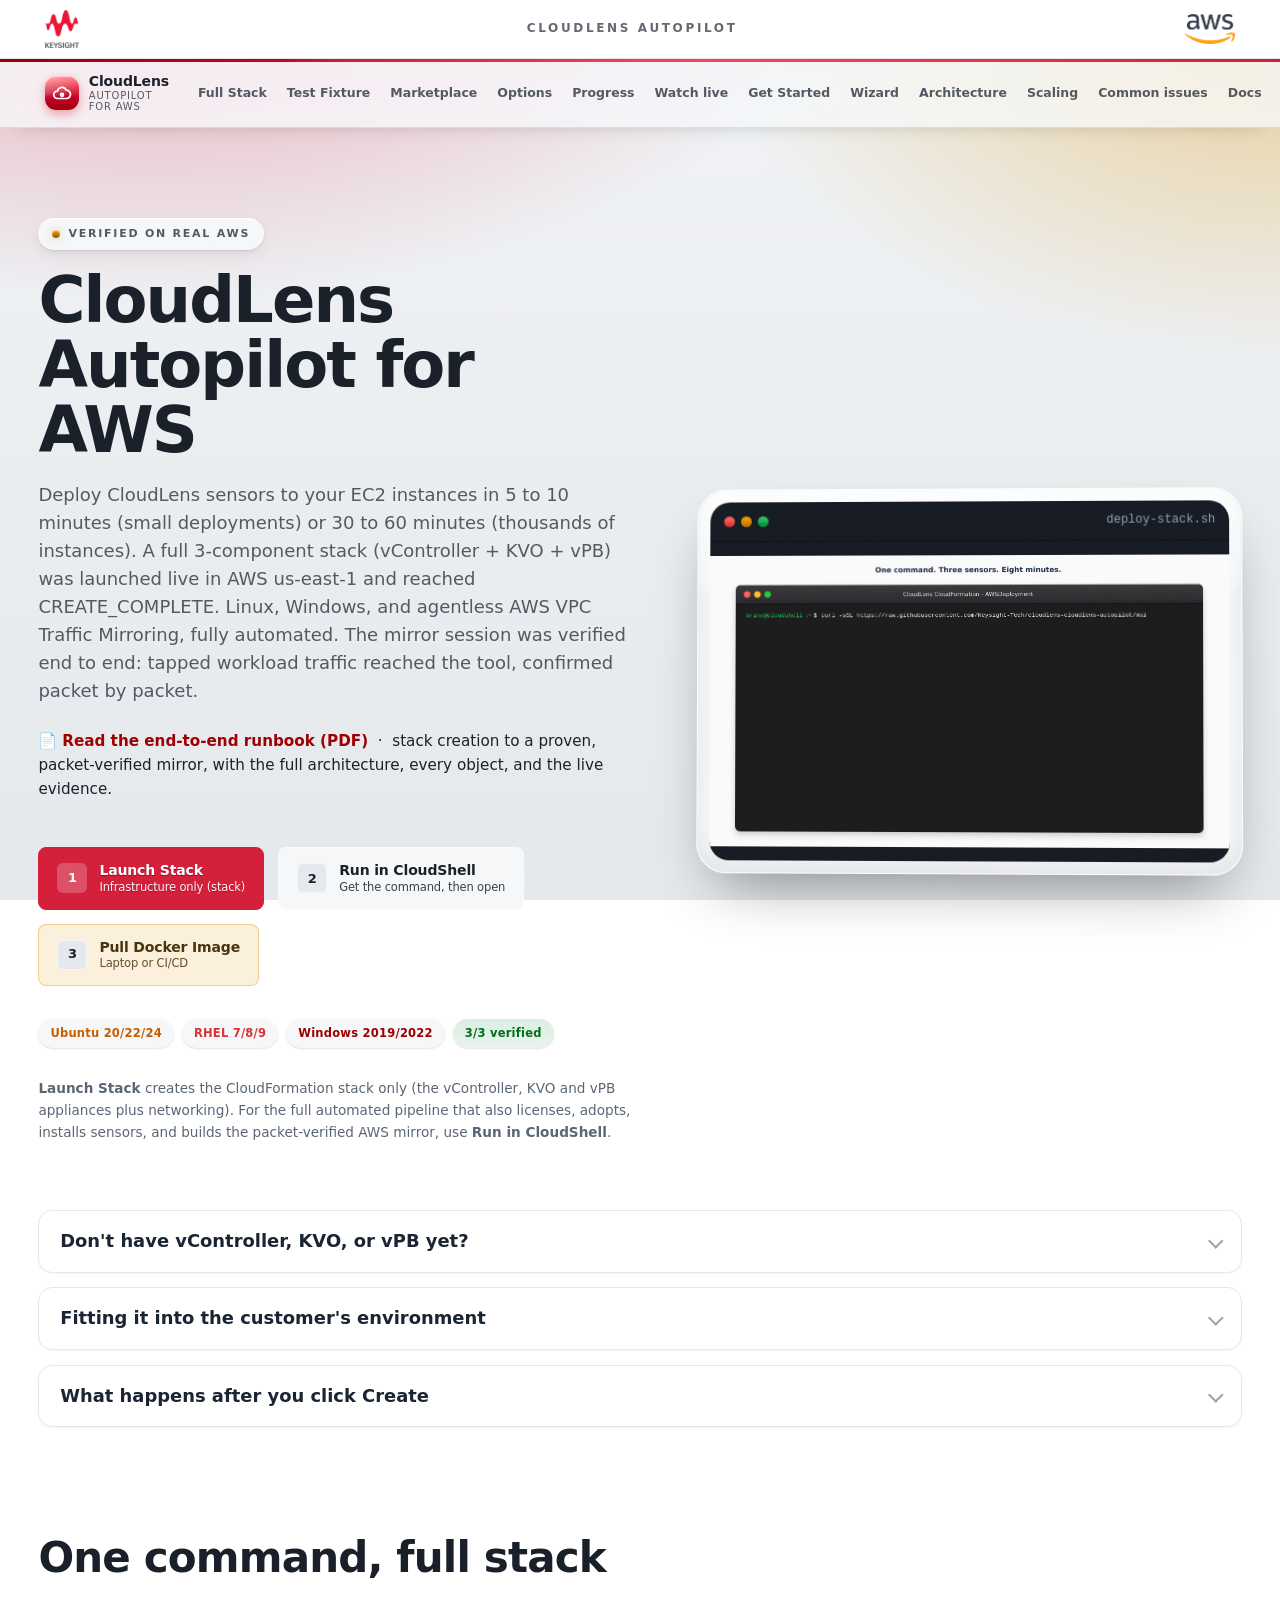
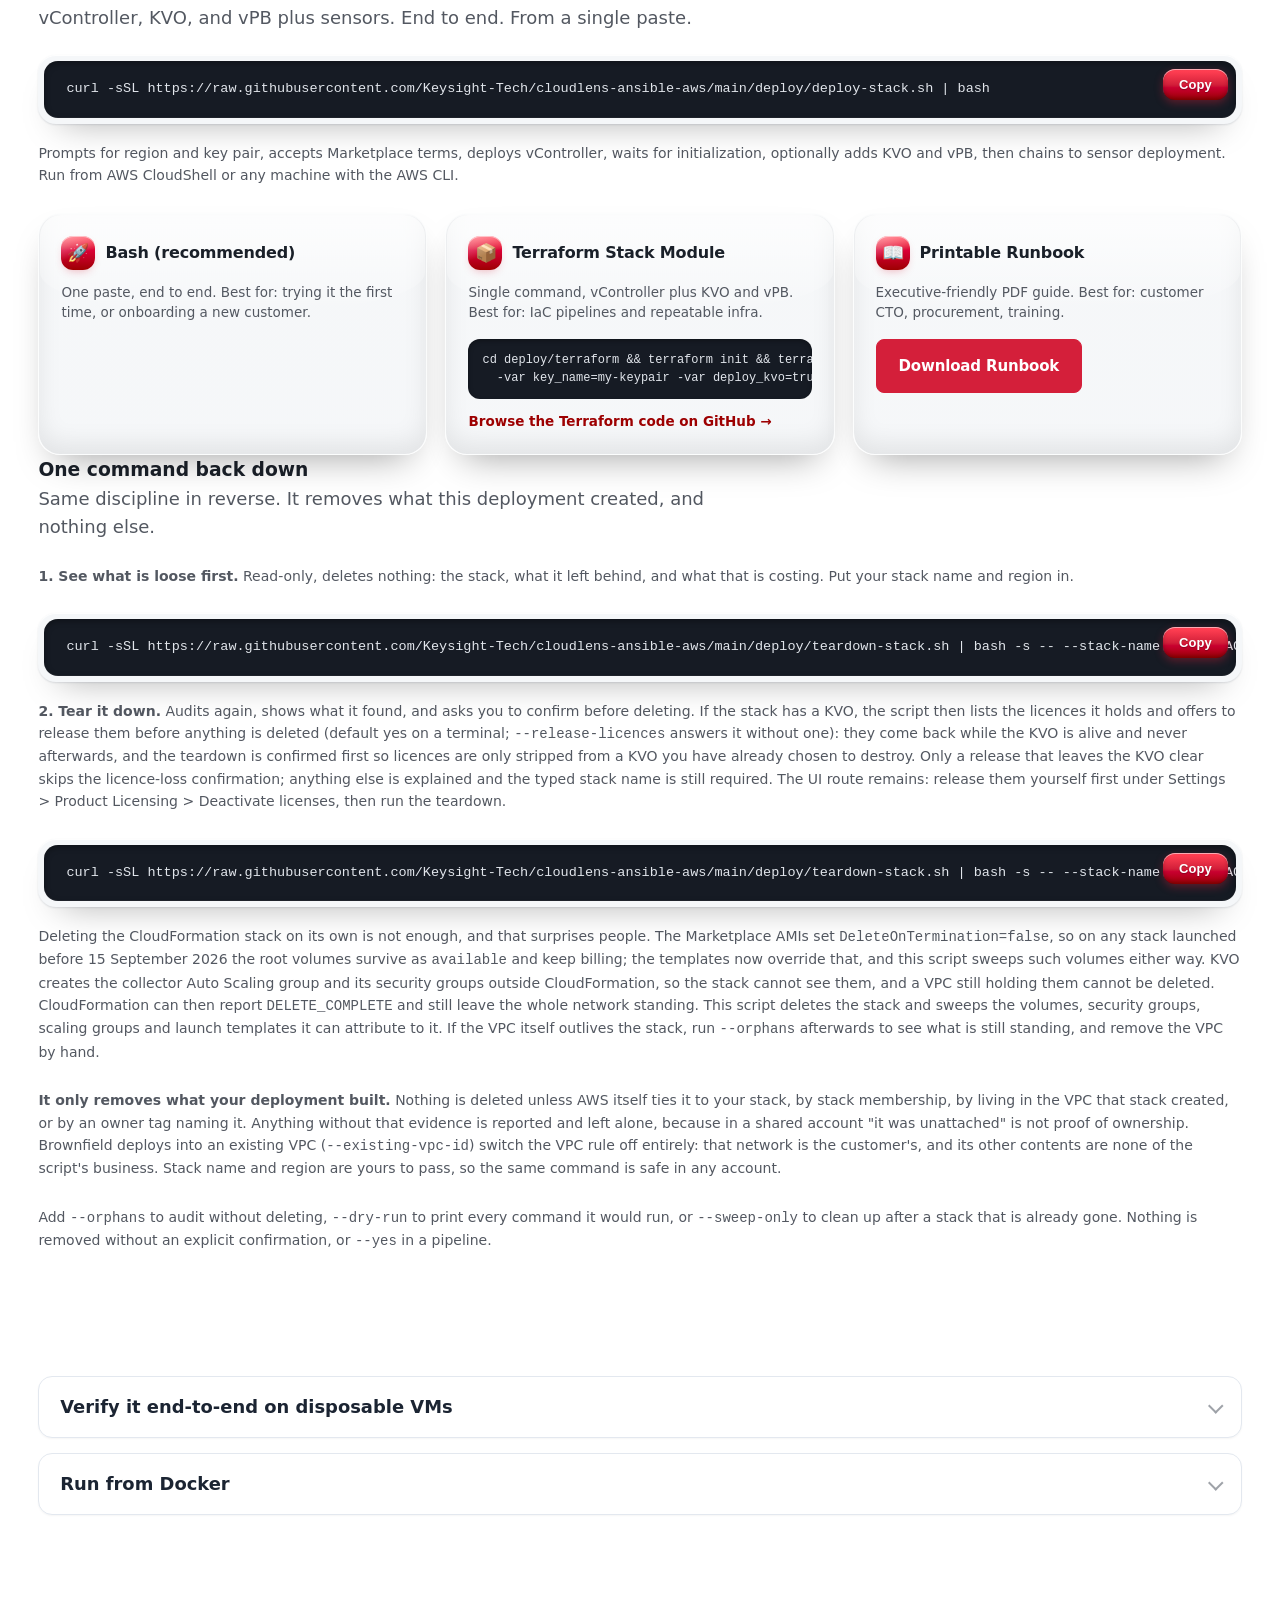
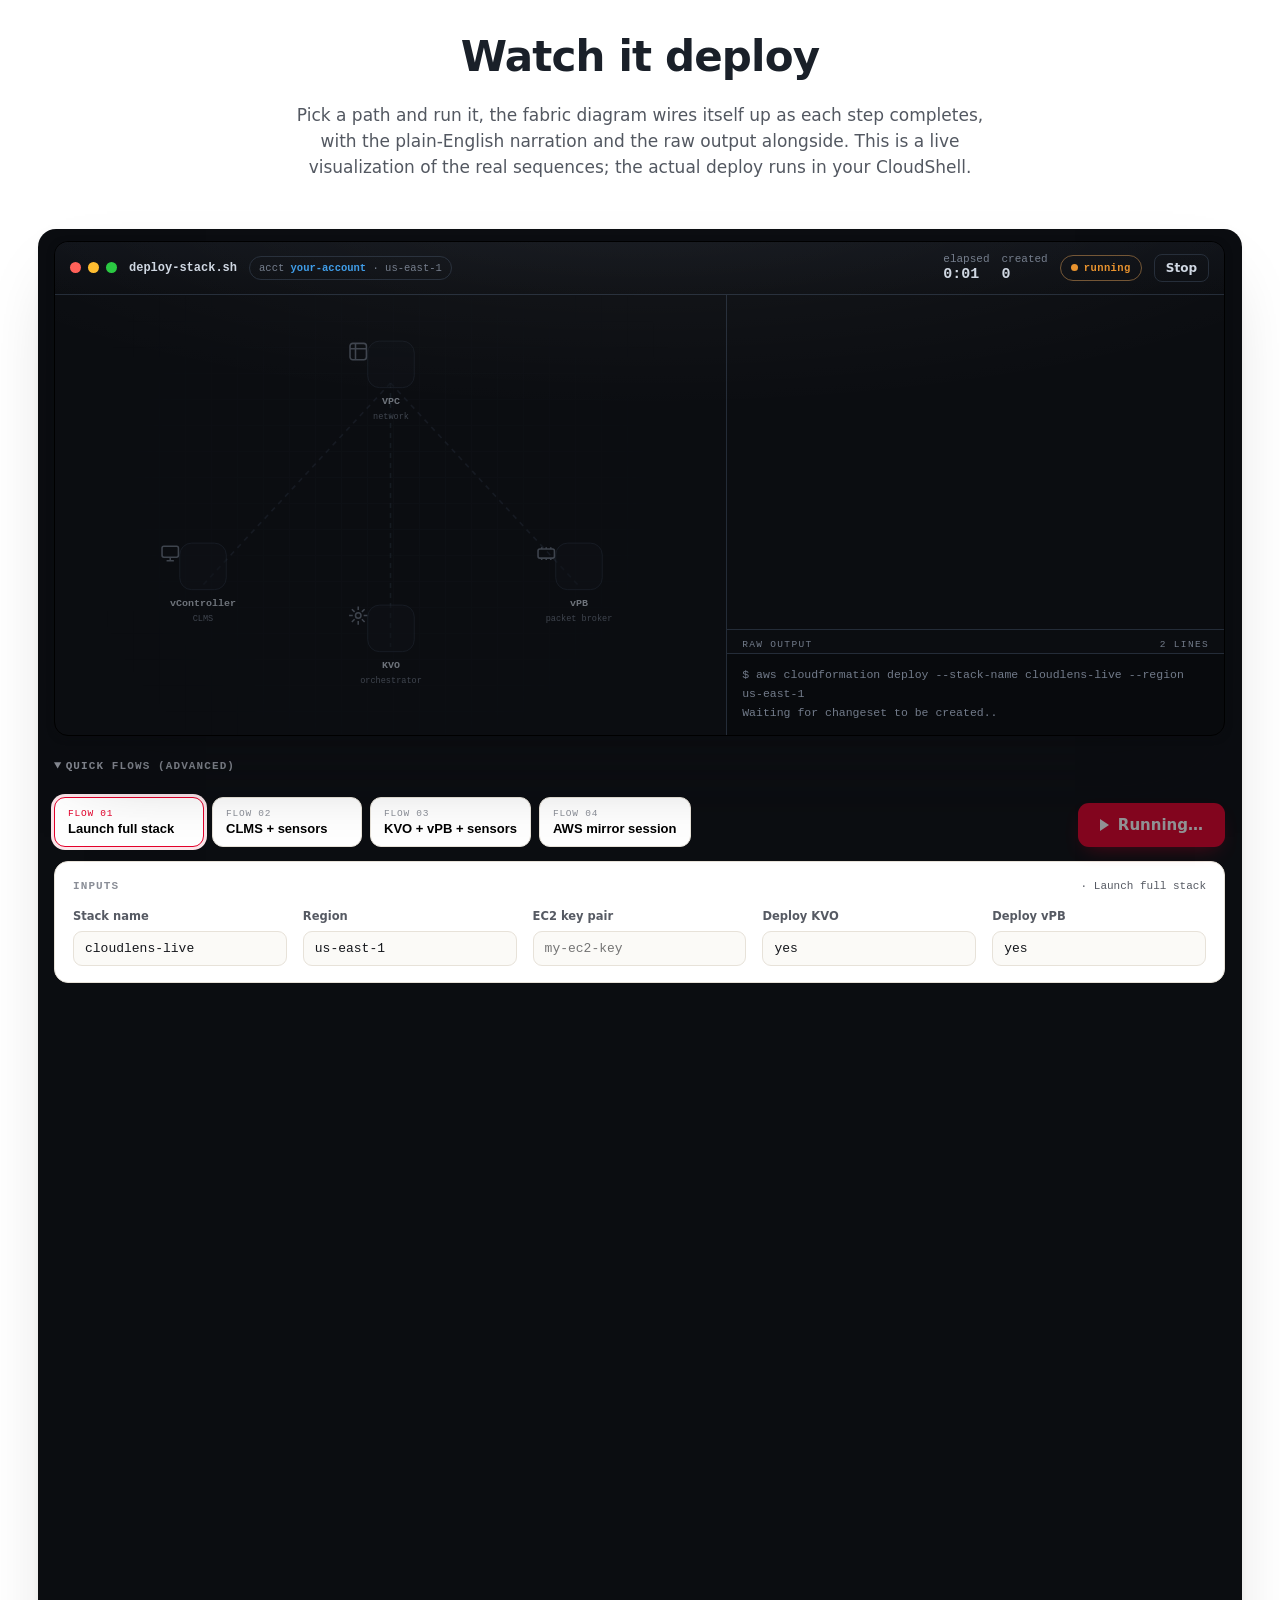
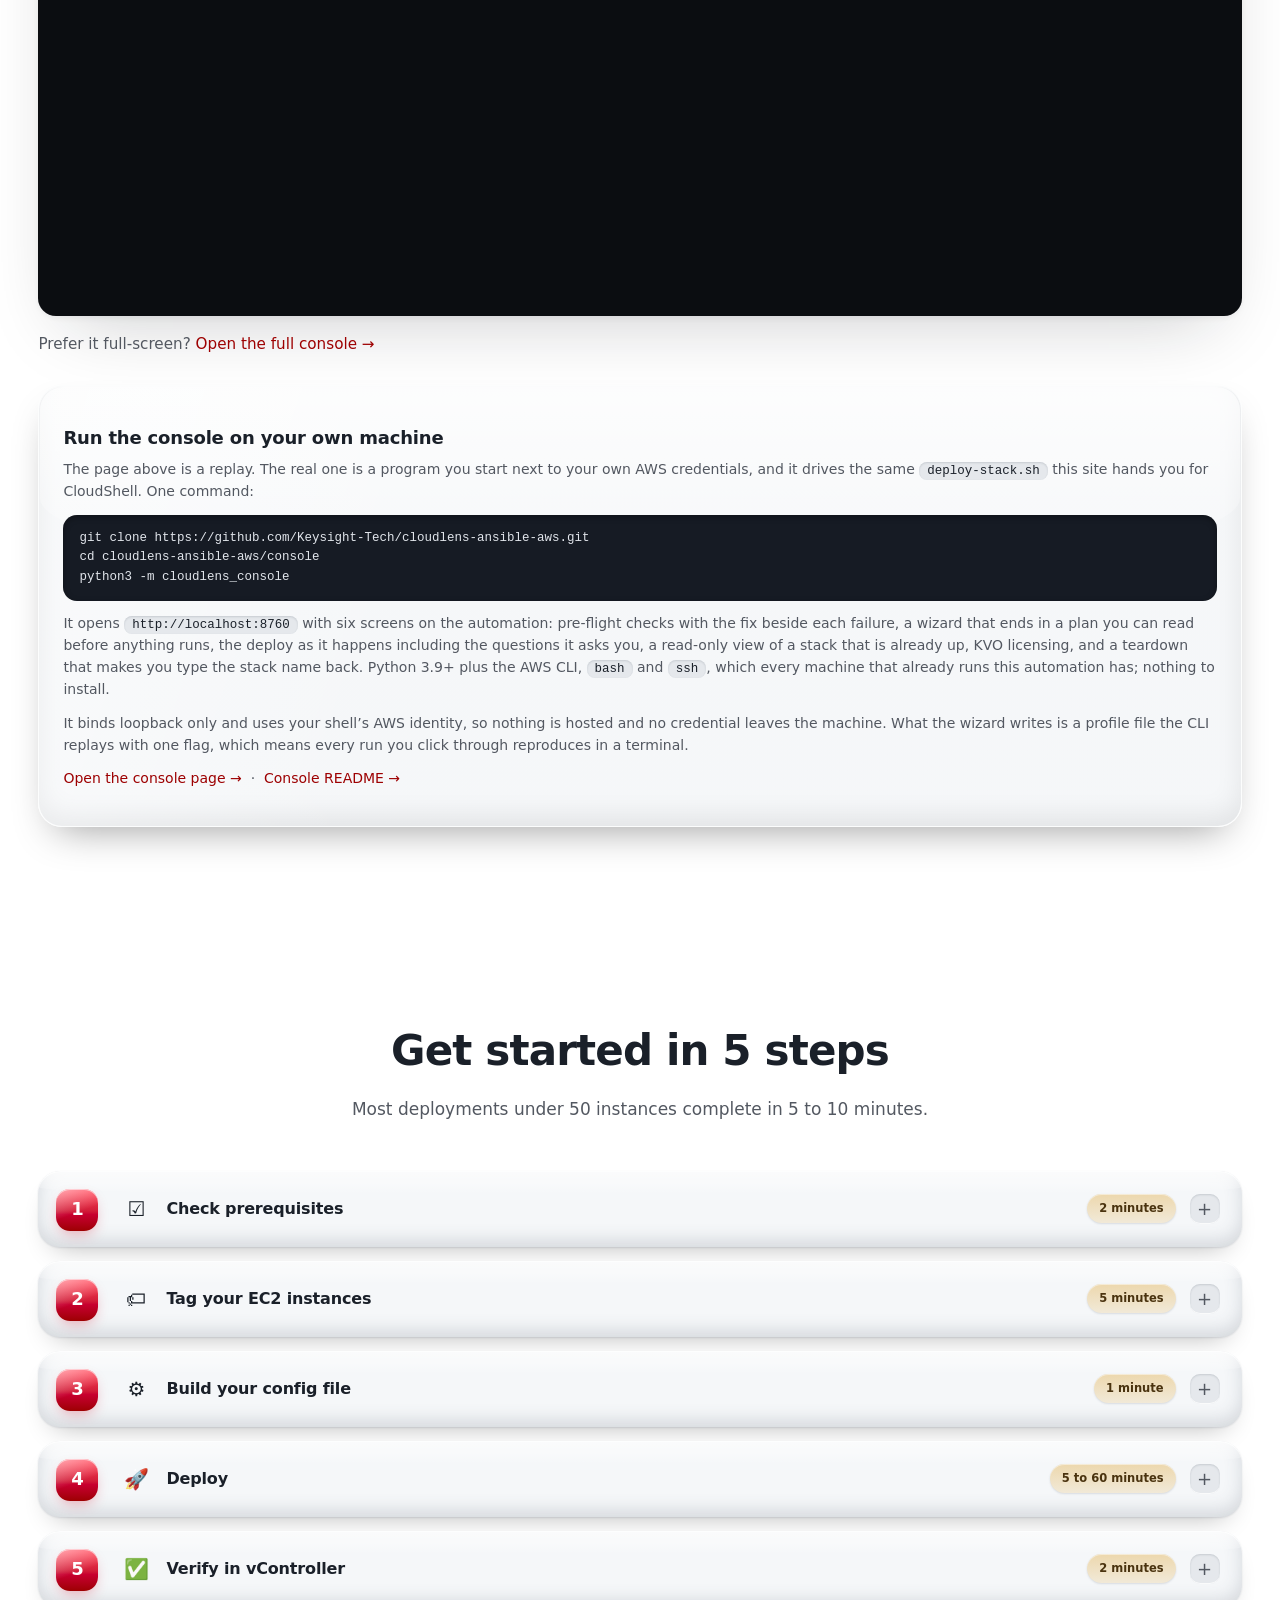
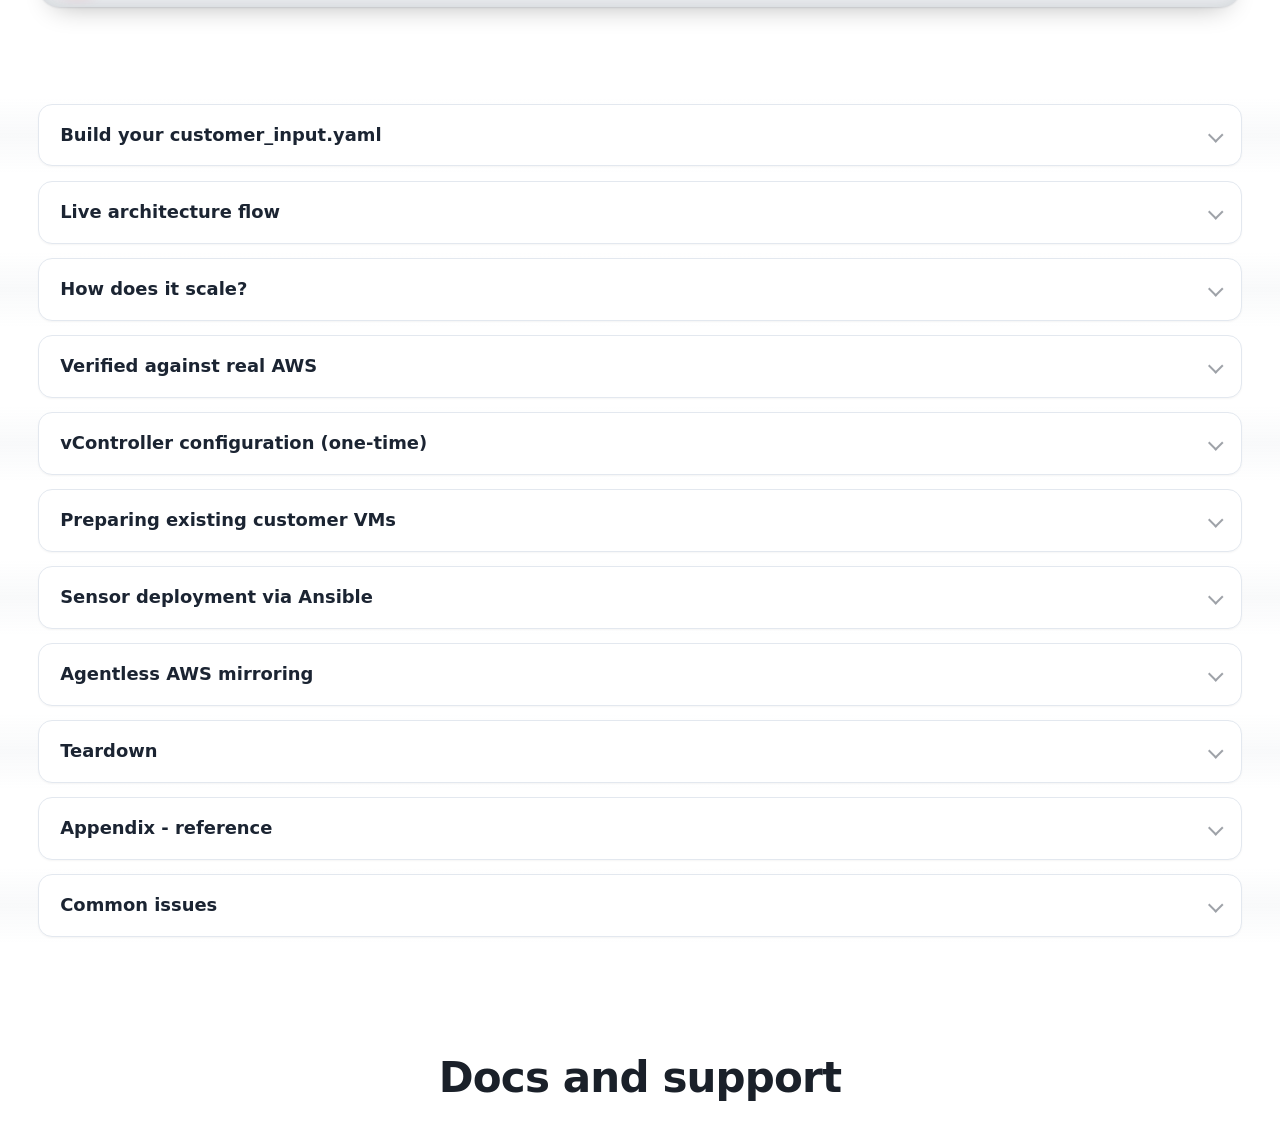
==== docs/index.html @ 8c34a3eb "Merge branch 'fix/teardown-release' into feat/operations-console # Conflicts: #	scripts/kvo_license." ====
<!doctype html>
<html lang="en" data-theme="light">
<head>
  <meta charset="utf-8" />
  <meta name="viewport" content="width=device-width, initial-scale=1, viewport-fit=cover" />
  <script>
    // The site always lands LIGHT. The dark toggle only persists for the
    // current browsing session (sessionStorage), never across visits.
    try {
      localStorage.removeItem('cl-theme'); // clear any old cross-visit preference
      var t = sessionStorage.getItem('cl-theme') || 'light';
      document.documentElement.setAttribute('data-theme', t);
    } catch (e) {}
  </script>
  <meta name="color-scheme" content="light dark" />
  <title>CloudLens Autopilot for AWS | Keysight Technologies</title>
  <meta name="description" content="Deploy the full CloudLens stack (vController + KVO + vPB) and sensors to your EC2 instances in minutes. Linux, Windows, and agentless AWS VPC Traffic Mirroring, fully automated and packet-verified. CloudFormation, CloudShell, or Docker." />
  <meta name="theme-color" content="#E90029" media="(prefers-color-scheme: light)" />
  <meta name="theme-color" content="#232F3E" media="(prefers-color-scheme: dark)" />

  <meta property="og:type" content="website" />
  <meta property="og:title" content="CloudLens Autopilot for AWS" />
  <meta property="og:description" content="Deploy the full CloudLens stack and sensors to your EC2 instances in minutes. Linux, Windows, and agentless AWS VPC Traffic Mirroring, fully automated and packet-verified." />
  <meta property="og:url" content="https://keysight-tech.github.io/cloudlens-ansible-aws/" />
  <meta property="og:image" content="https://raw.githubusercontent.com/Keysight-Tech/cloudlens-ansible-aws/main/docs/assets/architecture-diagram.svg" />
  <meta name="twitter:card" content="summary_large_image" />

  <link rel="icon" href="data:image/svg+xml,%3Csvg xmlns='http://www.w3.org/2000/svg' viewBox='0 0 32 32'%3E%3Crect width='32' height='32' rx='6' fill='%23E90029'/%3E%3Cpath d='M8 20 L16 8 L24 20 Z' fill='%23fff'/%3E%3C/svg%3E" />
  <link rel="stylesheet" href="styles.css?v=5" />
  <link rel="stylesheet" href="glass.css" />
<style>
.cs-panel{margin:1rem 0 0;padding:1rem 1.15rem;border:1px solid var(--border,#d8dde3);border-radius:10px;background:var(--surface,#fff);max-width:760px}
.cs-step{margin:0 0 .5rem;font-size:.92rem;font-weight:600;display:flex;align-items:center;gap:.5rem}
.cs-step:not(:first-child){margin-top:1rem}
.cs-n{display:inline-flex;align-items:center;justify-content:center;width:1.35rem;height:1.35rem;border-radius:50%;background:#c8102e;color:#fff;font-size:.75rem;flex:none}
.cs-cmd{display:flex;gap:.5rem;align-items:stretch;background:#0f1720;border-radius:7px;padding:.6rem .7rem;overflow-x:auto}
.cs-cmd code{color:#e6edf3;font-size:.79rem;white-space:nowrap;font-family:ui-monospace,SFMono-Regular,Menlo,monospace;flex:1}
.cs-copy{flex:none;background:#243040;color:#e6edf3;border:1px solid #3a4757;border-radius:5px;padding:.2rem .7rem;font-size:.78rem;cursor:pointer}
.cs-copy:hover{background:#2f3d4f}
.cs-open{display:inline-block;margin-top:.15rem;padding:.5rem 1rem;border-radius:7px;background:#232f3e;color:#fff;text-decoration:none;font-size:.88rem;font-weight:600}
.cs-open:hover{background:#31415a}
.cs-note{margin:.9rem 0 0;font-size:.82rem;color:var(--muted,#5b6672);line-height:1.5}
</style>
</head>
<body>
  <a class="skip-link" href="#main">Skip to content</a>

  <div class="brand-strip">
    <div class="brand-strip__inner">
      <a href="https://www.keysight.com" target="_blank" rel="noopener" class="brand-strip__logo" aria-label="Keysight Technologies">
        <img src="assets/keysight-mark.png" alt="Keysight Technologies" width="288" height="320" />
      </a>
      <span class="brand-strip__tag">CloudLens Autopilot</span>
      <a href="https://aws.amazon.com/marketplace" target="_blank" rel="noopener" class="brand-strip__logo brand-strip__logo--aws" aria-label="Amazon Web Services">
        <img src="assets/aws-mark.png" alt="Amazon Web Services" width="407" height="245" />
      </a>
    </div>
  </div>

  <header class="site-header" role="banner">
    <div class="container nav">
      <a href="#top" class="brand" aria-label="CloudLens Autopilot for AWS home">
        <span class="brand-mark" aria-hidden="true">
          <svg viewBox="0 0 24 24" fill="none" stroke="#fff" stroke-width="1.9" stroke-linecap="round" stroke-linejoin="round"><path d="M7 18a4 4 0 0 1 0-8 5 5 0 0 1 9.5-1A4 4 0 0 1 17 18H7z"/><circle cx="12" cy="14" r="1.6" fill="#fff"/></svg>
        </span>
        <span class="brand-text">
          <strong>CloudLens</strong>
          <span class="brand-sub">Autopilot for AWS</span>
        </span>
      </a>
      <nav class="primary-nav" aria-label="Primary">
        <a href="#full-stack">Full Stack</a>
        <a href="#test-fixture">Test Fixture</a>
        <a href="#prereq-deploys">Marketplace</a>
        <a href="#deploy-options">Options</a>
        <a href="#deploy-progress">Progress</a>
        <a href="#watch-live">Watch live</a>
        <a href="#start-here">Get Started</a>
        <a href="#wizard">Wizard</a>
        <a href="#architecture">Architecture</a>
        <a href="#scaling">Scaling</a>
        <a href="#faq">Common issues</a>
        <a href="#docs">Docs</a>
      </nav>
      <div class="nav-actions">
        <button id="theme-toggle" class="icon-btn" type="button" aria-label="Toggle dark mode" title="Toggle dark mode">
          <svg class="icon-sun" width="18" height="18" viewBox="0 0 24 24" fill="none" stroke="currentColor" stroke-width="2" stroke-linecap="round" stroke-linejoin="round"><circle cx="12" cy="12" r="4"/><path d="M12 2v2M12 20v2M4.93 4.93l1.41 1.41M17.66 17.66l1.41 1.41M2 12h2M20 12h2M4.93 19.07l1.41-1.41M17.66 6.34l1.41-1.41"/></svg>
          <svg class="icon-moon" width="18" height="18" viewBox="0 0 24 24" fill="none" stroke="currentColor" stroke-width="2" stroke-linecap="round" stroke-linejoin="round"><path d="M21 12.79A9 9 0 1 1 11.21 3 7 7 0 0 0 21 12.79z"/></svg>
        </button>
        <a class="ghost-btn" href="https://github.com/Keysight-Tech/cloudlens-ansible-aws" target="_blank" rel="noopener">
          <svg width="16" height="16" viewBox="0 0 24 24" fill="currentColor" aria-hidden="true"><path d="M12 .5C5.65.5.5 5.65.5 12c0 5.08 3.29 9.39 7.86 10.91.58.1.79-.25.79-.56v-2c-3.2.7-3.87-1.37-3.87-1.37-.52-1.33-1.28-1.69-1.28-1.69-1.05-.72.08-.7.08-.7 1.16.08 1.77 1.19 1.77 1.19 1.03 1.77 2.71 1.26 3.37.96.1-.75.4-1.26.73-1.55-2.55-.29-5.24-1.28-5.24-5.69 0-1.26.45-2.29 1.19-3.09-.12-.29-.52-1.47.11-3.06 0 0 .97-.31 3.18 1.18a11 11 0 0 1 5.78 0c2.2-1.49 3.18-1.18 3.18-1.18.63 1.59.23 2.77.12 3.06.74.8 1.19 1.83 1.19 3.09 0 4.42-2.69 5.39-5.25 5.68.41.36.78 1.06.78 2.13v3.15c0 .31.21.66.79.55C20.21 21.38 23.5 17.07 23.5 12 23.5 5.65 18.35.5 12 .5z"/></svg>
          <span>GitHub</span>
        </a>
      </div>
    </div>
  </header>

  <main id="main">
    <!-- 1. HERO -->
    <section id="top" class="hero">
      <div class="hero-bg" aria-hidden="true"></div>
      <div class="container hero-grid">
        <div class="hero-copy">
          <span class="eyebrow">
            <span class="dot"></span>
            Verified on real AWS
          </span>
          <h1>CloudLens Autopilot for AWS</h1>
          <p class="lede">Deploy CloudLens sensors to your EC2 instances in 5 to 10 minutes (small deployments) or 30 to 60 minutes (thousands of instances). A full 3-component stack (vController + KVO + vPB) was launched live in AWS us-east-1 and reached CREATE_COMPLETE. Linux, Windows, and agentless AWS VPC Traffic Mirroring, fully automated. The mirror session was verified end to end: tapped workload traffic reached the tool, confirmed packet by packet.</p>
          <p style="margin:6px 0 18px;font-size:0.95rem;">
            &#128196; <a href="CloudLens_AWS_ZoneTapping_EndToEnd.pdf" target="_blank" rel="noopener" style="font-weight:600;">Read the end-to-end runbook (PDF)</a>
            &nbsp;&#183;&nbsp; stack creation to a proven, packet-verified mirror, with the full architecture, every object, and the live evidence.
          </p>
          <div class="cta-row">
            <a class="btn btn-primary tier" href="https://console.aws.amazon.com/cloudformation/home?region=us-east-1#/stacks/create/review?templateURL=https%3A%2F%2Fkeysight-cloudlens-templates.s3.us-east-1.amazonaws.com%2Faws%2Fstack.yaml&amp;stackName=cloudlens-stack" target="_blank" rel="noopener">
              <span class="tier-num">1</span>
              <span class="tier-label">
                <strong>Launch Stack</strong>
                <small>Infrastructure only (stack)</small>
              </span>
            </a>
            <button class="btn btn-secondary tier" id="cloudshell-btn" type="button"
               aria-expanded="false" aria-controls="cloudshell-panel"
               data-cmd="curl -sSL https://raw.githubusercontent.com/Keysight-Tech/cloudlens-ansible-aws/main/deploy/deploy-stack.sh | bash">
              <span class="tier-num">2</span>
              <span class="tier-label">
                <strong>Run in CloudShell</strong>
                <small id="cloudshell-sub">Get the command, then open</small>
              </span>
            </button>
            <a class="btn btn-tertiary tier" href="#docker">
              <span class="tier-num">3</span>
              <span class="tier-label">
                <strong>Pull Docker Image</strong>
                <small>Laptop or CI/CD</small>
              </span>
            </a>
          </div>
          <div class="badges" aria-label="Tested platforms">
            <span class="badge ub">Ubuntu 20/22/24</span>
            <span class="badge rh">RHEL 7/8/9</span>
            <span class="badge win">Windows 2019/2022</span>
            <span class="badge ok">3/3 verified</span>
          </div>
          <p style="margin:12px 0 0;font-size:0.85rem;color:#5a6675;">
            <strong>Launch Stack</strong> creates the CloudFormation stack only (the vController, KVO and vPB appliances plus networking). For the full automated pipeline that also licenses, adopts, installs sensors, and builds the packet-verified AWS mirror, use <strong>Run in CloudShell</strong>.
          </p>
          <div id="cloudshell-panel" class="cs-panel" hidden>
            <p class="cs-step"><span class="cs-n">1</span> Copy this command</p>
            <div class="cs-cmd">
              <code id="cs-cmd-text">curl -sSL https://raw.githubusercontent.com/Keysight-Tech/cloudlens-ansible-aws/main/deploy/deploy-stack.sh | bash</code>
              <button type="button" class="cs-copy" id="cs-copy">Copy</button>
            </div>
            <p class="cs-step"><span class="cs-n">2</span> Open CloudShell and paste it at the prompt</p>
            <a class="cs-open" id="cs-open" href="https://console.aws.amazon.com/cloudshell/home?region=us-east-1" target="_blank" rel="noopener">Open AWS CloudShell</a>
            <p class="cs-note">CloudShell cannot be handed a command through a link, so it always opens at an empty prompt. Paste the line above and press Enter.</p>
          </div>
        </div>
        <div class="hero-demo">
          <div class="demo-frame">
            <div class="demo-chrome">
              <span></span><span></span><span></span>
              <em>deploy-stack.sh</em>
            </div>
            <object data="assets/deploy-demo.svg" type="image/svg+xml" aria-label="Animated terminal showing CloudLens deployment"></object>
          </div>
        </div>
      </div>
    </section>

    <!-- 1.25 PREREQUISITE DEPLOYS: vController + KVO + vPB MARKETPLACE -->
    <section id="prereq-deploys" class="prereq-section collapsed-sec" data-collapsed="1">
      <div class="container">
        <details class="sec-collapse">
          <summary><span class="sc-t">Don't have vController, KVO, or vPB yet?</span></summary>
          <div class="sc-body">
        
        <p class="lede">Deploy them from AWS Marketplace in one click before running sensor deployments.</p>

        <div class="region-picker" id="region-picker">
          <label for="region-select">&#127760; Deploy to region</label>
          <select id="region-select" aria-label="AWS region for all Launch buttons">
            <optgroup label="North America">
              <option value="us-east-1">US East (N. Virginia) &middot; us-east-1</option>
              <option value="us-east-2">US East (Ohio) &middot; us-east-2</option>
              <option value="us-west-1">US West (N. California) &middot; us-west-1</option>
              <option value="us-west-2">US West (Oregon) &middot; us-west-2</option>
              <option value="ca-central-1">Canada (Central) &middot; ca-central-1</option>
            </optgroup>
            <optgroup label="Europe">
              <option value="eu-west-1">Europe (Ireland) &middot; eu-west-1</option>
              <option value="eu-west-2">Europe (London) &middot; eu-west-2</option>
              <option value="eu-central-1">Europe (Frankfurt) &middot; eu-central-1</option>
            </optgroup>
            <optgroup label="Asia Pacific">
              <option value="ap-southeast-1">Asia Pacific (Singapore) &middot; ap-southeast-1</option>
              <option value="ap-southeast-2">Asia Pacific (Sydney) &middot; ap-southeast-2</option>
              <option value="ap-northeast-1">Asia Pacific (Tokyo) &middot; ap-northeast-1</option>
              <option value="ap-south-1">Asia Pacific (Mumbai) &middot; ap-south-1</option>
            </optgroup>
          </select>
          <span class="region-hint">Every Launch button below deploys the same CloudLens version in your chosen region. <strong>Subscribe to the Marketplace AMIs in that region first.</strong></span>
        </div>

        <div class="prereq-card prereq-card-stack">
          <h3>&#9889; Deploy the full CloudLens Stack (recommended)</h3>
          <p>One CloudFormation stack. Provisions vController + KVO + vPB into a shared VPC with purpose-built mgmt, data, and tool subnets. About 15 minutes from click to ready.</p>
          <ul>
            <li>One shared VPC with mgmt / data / tool subnets</li>
            <li>vController + KVO + vPB deployed together, each with its own Elastic IP</li>
            <li>Instance types constrained to what each Marketplace AMI permits: vController t3.xlarge or m5.xlarge, KVO c5.2xlarge, vPB t3.xlarge</li>
            <li>Code: <a href="https://github.com/Keysight-Tech/cloudlens-ansible-aws/blob/main/deploy/cloudformation/stack.yaml" target="_blank" rel="noopener">CloudFormation template</a> &middot; <a href="https://github.com/Keysight-Tech/cloudlens-ansible-aws/tree/main/deploy/terraform/stack" target="_blank" rel="noopener">Terraform stack module</a> &middot; <a href="https://github.com/Keysight-Tech/cloudlens-ansible-aws/blob/main/deploy/deploy-stack.sh" target="_blank" rel="noopener">deploy-stack.sh</a></li>
          </ul>
          <a class="btn btn-primary btn-stack" href="https://console.aws.amazon.com/cloudformation/home?region=us-east-1#/stacks/create/review?templateURL=https%3A%2F%2Fkeysight-cloudlens-templates.s3.us-east-1.amazonaws.com%2Faws%2Fstack.yaml&amp;stackName=cloudlens-stack" target="_blank" rel="noopener">&#9654; Launch CloudLens Stack</a>
        </div>

        <p class="prereq-or">Or deploy each product separately:</p>

        <div class="prereq-cards">
          <div class="prereq-card">
            <h3>CloudLens vController <span class="rebrand-tag">formerly CLMS</span></h3>
            <p>Central management for sensors. Required for any sensor deployment.</p>
            <ul>
              <li>Version from the Marketplace AMI (CLMS_6.12.x)</li>
              <li>One instance, <code>t3.xlarge</code>, ready in about 15 minutes</li>
              <li>Access: web UI over HTTPS (appliance shell uses password auth, not your key pair)</li>
              <li>Code: <a href="https://github.com/Keysight-Tech/cloudlens-ansible-aws/tree/main/deploy/terraform/clms" target="_blank" rel="noopener">Terraform module</a> &middot; <a href="https://github.com/Keysight-Tech/cloudlens-ansible-aws/blob/main/deploy/cloudformation/clms.yaml" target="_blank" rel="noopener">CloudFormation template</a></li>
              <li>Web UI: <code>https://&lt;vcontroller-ip&gt;</code></li>
              <li>UI login: <code>admin / Cl0udLens@dm!n</code> (change on first login)</li>
            </ul>
            <a class="btn btn-primary" href="https://console.aws.amazon.com/cloudformation/home?region=us-east-1#/stacks/create/review?templateURL=https%3A%2F%2Fkeysight-cloudlens-templates.s3.us-east-1.amazonaws.com%2Faws%2Fclms.yaml&amp;stackName=cloudlens-vcontroller" target="_blank" rel="noopener">&#9654; Launch vController</a>
          </div>
          <div class="prereq-card">
            <h3>Vision Orchestrator (KVO) <span class="new-tag">NEW</span></h3>
            <p>Optional. Centralizes the vPB fleet and automates AWS VPC Traffic Mirroring.</p>
            <ul>
              <li>Version from the Marketplace AMI (KVO 2.13.x)</li>
              <li>One instance, <code>c5.2xlarge</code> (Marketplace-fixed)</li>
              <li>SSH: <code>ssh -p 9022 admin@&lt;kvo-ip&gt;</code> (port 9022, not 22)</li>
              <li>Code: <a href="https://github.com/Keysight-Tech/cloudlens-ansible-aws/tree/main/deploy/terraform/kvo" target="_blank" rel="noopener">Terraform module</a> &middot; <a href="https://github.com/Keysight-Tech/cloudlens-ansible-aws/blob/main/deploy/cloudformation/kvo.yaml" target="_blank" rel="noopener">CloudFormation template</a></li>
              <li>Web UI: <code>https://&lt;kvo-ip&gt;</code></li>
              <li>UI login: <code>admin / admin</code> (change on first login)</li>
            </ul>
            <a class="btn btn-secondary" href="https://console.aws.amazon.com/cloudformation/home?region=us-east-1#/stacks/create/review?templateURL=https%3A%2F%2Fkeysight-cloudlens-templates.s3.us-east-1.amazonaws.com%2Faws%2Fkvo.yaml&amp;stackName=cloudlens-kvo" target="_blank" rel="noopener">&#9654; Launch KVO</a>
          </div>
          <div class="prereq-card">
            <h3>Virtual Packet Broker (vPB)</h3>
            <p>Optional. For inline traffic processing and VXLAN aggregation.</p>
            <ul>
              <li>Version from the Marketplace AMI (vPB-KVO 3.13.x)</li>
              <li>One instance, <code>t3.xlarge</code>, multi-ENI layout</li>
              <li>SSH: <code>ssh -p 9022 admin@&lt;vpb-ip&gt;</code> (NOT port 22)</li>
              <li>Bootstrap runs automatically at first boot (EC2 user data): kubeconfig + <code>sudo vpb</code> ready on first SSH</li>
              <li>Code: <a href="https://github.com/Keysight-Tech/cloudlens-ansible-aws/tree/main/deploy/terraform/vpb" target="_blank" rel="noopener">Terraform module</a> &middot; <a href="https://github.com/Keysight-Tech/cloudlens-ansible-aws/blob/main/deploy/cloudformation/vpb.yaml" target="_blank" rel="noopener">CloudFormation template</a></li>
              <li>CLI access: <code>sudo vpb</code> (works the moment you SSH in)</li>
            </ul>
            <a class="btn btn-secondary" href="https://console.aws.amazon.com/cloudformation/home?region=us-east-1#/stacks/create/review?templateURL=https%3A%2F%2Fkeysight-cloudlens-templates.s3.us-east-1.amazonaws.com%2Faws%2Fvpb.yaml&amp;stackName=cloudlens-vpb" target="_blank" rel="noopener">&#9654; Launch vPB</a>
          </div>
        </div>

        <aside class="marketplace-note" aria-label="Marketplace listing names">
          <p>In the AWS console, the products appear as <strong>"Keysight CloudLens vController"</strong>, <strong>"Keysight Vision Orchestrator"</strong>, and <strong>"Keysight CloudLens Virtual Packet Broker"</strong>. The first launch of each requires accepting the AWS Marketplace subscription for that AMI. Unlike Azure, there is no CLI to accept the terms, so do it once in the console per product, then all future stacks in that account launch without prompting. vController was formerly named CLMS.</p>
        </aside>

        <p class="callout">After vController finishes initializing (about 15 minutes), open the UI, create a project, copy the project key, then return here to run the sensor deployment.</p>

        <details class="terraform-note">
          <summary>Prefer Terraform?</summary>
          <p>vController, KVO, and vPB are all available as Terraform modules in <a href="https://github.com/Keysight-Tech/cloudlens-ansible-aws/tree/main/deploy/terraform" target="_blank" rel="noopener"><code>deploy/terraform</code></a>. The <a href="https://github.com/Keysight-Tech/cloudlens-ansible-aws/tree/main/deploy/terraform/stack" target="_blank" rel="noopener">stack module</a> composes all three; the per-component modules deploy them individually: <a href="https://github.com/Keysight-Tech/cloudlens-ansible-aws/tree/main/deploy/terraform/clms" target="_blank" rel="noopener"><code>clms</code></a> (vController), <a href="https://github.com/Keysight-Tech/cloudlens-ansible-aws/tree/main/deploy/terraform/kvo" target="_blank" rel="noopener"><code>kvo</code></a>, <a href="https://github.com/Keysight-Tech/cloudlens-ansible-aws/tree/main/deploy/terraform/vpb" target="_blank" rel="noopener"><code>vpb</code></a>. Same Marketplace AMIs, IaC-friendly for pipelines and repeatable deployments. The CloudFormation equivalents live in <a href="https://github.com/Keysight-Tech/cloudlens-ansible-aws/tree/main/deploy/cloudformation" target="_blank" rel="noopener"><code>deploy/cloudformation</code></a>.</p>
          <pre><code>cd deploy/terraform/stack
terraform init
terraform apply -var key_name=my-keypair -var deploy_kvo=true -var deploy_vpb=true</code></pre>
        </details>
      </div>
        </details>
      </div>
    </section>

    <!-- 1.05 DEPLOYMENT OPTIONS: brownfield, private IPs, key pairs, naming -->
    <section id="deploy-options" class="prereq-section collapsed-sec" data-collapsed="1">
      <div class="container">
        <details class="sec-collapse">
          <summary><span class="sc-t">Fitting it into the customer's environment</span></summary>
          <div class="sc-body">
        
        <p class="lede">Every Launch button and the CLI take the same options. Leave them alone for a clean lab build, or set them to drop CloudLens into infrastructure the customer already runs.</p>

        <div class="prereq-card">
          <h3>&#127970; Deploy into an existing VPC (brownfield)</h3>
          <p>Name a VPC and subnet and the stack creates <strong>no networking at all</strong>: no VPC, no subnets, no internet gateway, no routes. The instances land beside the workloads they monitor.</p>
          <ul>
            <li><code>ExistingVpcId</code> + <code>ExistingSubnetId</code> &mdash; required together</li>
            <li><code>ExistingDataSubnetId</code> &mdash; optional, puts the vPB data plane in its own subnet</li>
            <li><code>ExistingSecurityGroupId</code> &mdash; optional, attaches a pre-approved SG instead of creating one. <code>AdminIngressCidr</code> is then ignored.</li>
          </ul>
          <p class="muted">Leave <code>ExistingVpcId</code> blank and the four CIDR fields build a fresh VPC instead. That single field is the greenfield / brownfield switch.</p>
          <pre><code>curl -sSL https://raw.githubusercontent.com/Keysight-Tech/cloudlens-ansible-aws/main/deploy/deploy-stack.sh | bash -s -- \
  --existing-vpc-id vpc-0abc123 \
  --existing-subnet-id subnet-0def456 \
  --existing-sg-id sg-0aaa111</code></pre>
        </div>

        <div class="prereq-card">
          <h3>&#129657; Four commands, no stress: check, deploy, replay, remove</h3>
          <p>For anyone, SE or customer. The doctor finds every setup gap first and prints the exact fix; the deploy asks all of its questions <strong>before</strong> anything is built and saves your answers; the teardown removes only what it built.</p>
          <pre><code># 1. Is this machine and account ready? Deploys nothing.
curl -sSL https://raw.githubusercontent.com/Keysight-Tech/cloudlens-ansible-aws/main/deploy/deploy-stack.sh | bash -s -- --doctor --region us-east-1

# 2. Deploy. Every question comes first, then one Proceed.
curl -sSL https://raw.githubusercontent.com/Keysight-Tech/cloudlens-ansible-aws/main/deploy/deploy-stack.sh | bash

# 3. Replay a saved deployment anywhere, zero questions (an SE fills the
#    interview once; deploy-profile-&lt;stack&gt;.env is written at the plan step):
curl -sSL https://raw.githubusercontent.com/Keysight-Tech/cloudlens-ansible-aws/main/deploy/deploy-stack.sh | bash -s -- --profile ./deploy-profile-acme.env

# 4. Remove everything it created, when you are done. Audits first, asks before
#    deleting. If the stack has a KVO it offers to release its licences first
#    (or do it in the KVO: Settings > Product Licensing > Deactivate licenses).
curl -sSL https://raw.githubusercontent.com/Keysight-Tech/cloudlens-ansible-aws/main/deploy/teardown-stack.sh | bash -s -- --stack-name YOUR-STACK --region us-east-1</code></pre>
          <p class="muted">Every run ends with <code>deploy-report-&lt;stack&gt;-&lt;region&gt;.html</code>: what was built, where to sign in, what is tapped, how each phase ended, how to verify, and the exact teardown command. Passwords stay in the mode-600 files it points to, never in the page. Profiles never contain secrets either: licence codes and keys are always typed at the moment of use.</p>
        </div>

        <div class="prereq-card">
          <h3>&#127919; Tap the customer's workloads, wherever they are</h3>
          <p>Both tapping paths resolve <strong>one selection</strong> from <code>customer_input.yaml</code>: ANDed <code>tag_filters</code>, explicit <code>instance_ids</code>, and <code>tapping.exclude_instance_ids</code> drive sensors and agentless mirroring identically, so the two can never target different hosts. The run reports the split up front: which hosts get sensors, which interfaces get mirror sessions (AWS mirrors Nitro instances only), and how many licence credits that demands.</p>
          <ul>
            <li><code>--tapping sensors|mirror|both|none</code> &mdash; one answer for both paths</li>
            <li><code>--source-vpc-id vpc-...</code> &mdash; tap a VPC other than the CloudLens one; repeat it (or list <code>aws.source_vpc_ids</code> in <code>customer_input.yaml</code>) and one KVO fabric is built per VPC</li>
            <li><code>--source-vpc vpc:az:mgmt:ingress:egress</code> &mdash; same, with that VPC's collector placement inline (three distinct subnets in the tapped VPC)</li>
            <li><code>--eks-cluster NAME</code> / <code>--eks-sample</code> &mdash; tap Kubernetes pods in EKS. Pod-to-pod traffic inside a node is invisible to VM sensors and VPC mirroring; the CloudLens K8s sensor sees it. DaemonSet (one sensor per node, fully automated: image pushed to ECR, applied with kubectl, no helm needed) or sidecar (per-pod; your apps get a rendered snippet, never an automatic restart). <code>--eks-sample</code> builds a small test cluster plus a demo app generating continuous pod-to-pod HTTP. K8s sensors register into the same project as the VM sensors and follow the same tool path.</li>
          </ul>
          <p class="muted">A tapped VPC that is not the CloudLens VPC needs a route to the manager and KVO on 443 and to the tool from the collector egress subnet (VPC peering or Transit Gateway); the run states exactly that when it applies.</p>
          <pre><code>curl -sSL https://raw.githubusercontent.com/Keysight-Tech/cloudlens-ansible-aws/main/deploy/deploy-stack.sh | bash -s -- \
  --tapping both \
  --source-vpc-id vpc-0workloads1 \
  --collector-zone us-east-1a \
  --collector-mgmt-subnet subnet-aaa --collector-ingress-subnet subnet-bbb --collector-egress-subnet subnet-ccc</code></pre>
        </div>

        <div class="prereq-card">
          <h3>&#128274; Private subnets and no public IPs</h3>
          <p>Many enterprises forbid Elastic IPs on workload subnets. Set <code>AssignPublicIp</code> to <code>no</code> (or pass <code>--no-public-ip</code>) and no EIPs are created. The stack outputs private IPs and you reach the UIs over VPN, Direct Connect, or VPC peering.</p>
          <div class="callout callout-warn">
            <strong>The subnet still needs outbound internet.</strong> A NAT gateway or VPC endpoints are required so the Marketplace AMIs can activate and the vPB first-boot bootstrap can run. With no egress the instances launch but never finish initializing, and the stack still reports success.
          </div>
        </div>

        <div class="prereq-card">
          <h3>&#128273; SSH key pair: use an existing one or have it created</h3>
          <p>A brand new AWS account has no key pairs, which used to block the wizard entirely. Now you choose:</p>
          <ul>
            <li><strong>Create a new key pair for me</strong> (default) &mdash; the stack creates <code>&lt;StackName&gt;-key</code>, EC2 stores the private key in SSM Parameter Store, and the stack outputs the exact command to download it</li>
            <li><strong>Use an existing key pair</strong> &mdash; type the name in <code>KeyPairName</code></li>
          </ul>
          <p class="muted">The CLI lists the key pairs in your region and lets you pick one or create a new one. In the console it is a text box rather than a dropdown, because CloudFormation cannot make a key pair dropdown optional: a dropdown must always resolve to an existing key, which is exactly what blocks a first deploy.</p>
          <pre><code># Download the auto-created private key (the stack prints this command)
aws ssm get-parameter --name /ec2/keypair/&lt;key-pair-id&gt; --region &lt;region&gt; \
  --with-decryption --query Parameter.Value --output text &gt; my-key.pem &amp;&amp; chmod 400 my-key.pem</code></pre>
        </div>



      </div>
        </details>
      </div>
    </section>


    <!-- 1.06 WHAT HAPPENS DURING DEPLOYMENT -->
    <section id="deploy-progress" class="prereq-section collapsed-sec" data-collapsed="1">
      <div class="container">
        <details class="sec-collapse">
          <summary><span class="sc-t">What happens after you click Create</span></summary>
          <div class="sc-body">
        
        <p class="lede">CloudFormation builds in dependency order, so resources appear in waves rather than all at once. Timings below are from a real deploy of vController plus three test VMs in us-east-1. Watch it live on the <strong>Events</strong> tab, or the <strong>Timeline view</strong> for a Gantt chart.</p>

        <ol class="deploy-timeline">
          <li>
            <span class="dt-time">0:00</span>
            <div>
              <strong>Stack accepted</strong>
              <p>Status goes <code>CREATE_IN_PROGRESS</code>. Nothing exists yet.</p>
            </div>
          </li>
          <li>
            <span class="dt-time">0:18</span>
            <div>
              <strong>Network foundation</strong>
              <p>VPC, then the internet gateway and its attachment. Skipped entirely if you supplied an existing VPC.</p>
            </div>
          </li>
          <li>
            <span class="dt-time">0:23</span>
            <div>
              <strong>Subnets and routing</strong>
              <p>The mgmt, data, and tool subnets appear together, then their route table associations. Also the security groups.</p>
            </div>
          </li>
          <li>
            <span class="dt-time">0:39</span>
            <div>
              <strong>Elastic IP pre-check</strong>
              <p>A short Lambda confirms the account has enough Elastic IPs for this stack. <strong>This is the gate:</strong> if it fails, the stack stops here with a message naming the shortfall and no instance is ever launched. See <a href="#faq">Common issues</a>.</p>
            </div>
          </li>
          <li>
            <span class="dt-time">0:43</span>
            <div>
              <strong>Instances launch</strong>
              <p>vController, then KVO and vPB if selected, plus any test workloads. They start in parallel, so this is one wave rather than three.</p>
            </div>
          </li>
          <li>
            <span class="dt-time">0:57</span>
            <div>
              <strong>Elastic IPs attached</strong>
              <p>Addresses were allocated earlier; here they are associated with the running instances.</p>
            </div>
          </li>
          <li class="dt-done">
            <span class="dt-time">1:07</span>
            <div>
              <strong>CREATE_COMPLETE</strong>
              <p>Infrastructure is done. Read the <strong>Outputs</strong> tab for UI URLs, SSH commands, and the test VM addresses.</p>
            </div>
          </li>
        </ol>

        <div class="callout callout-warn">
          <strong>CREATE_COMPLETE is not "ready to log in".</strong> CloudFormation finishes when the EC2 instances are running, but the CloudLens appliances are still booting. Allow roughly <strong>15 minutes</strong> before the vController UI responds, and about <strong>5 minutes</strong> before vPB accepts SSH on port 9022. A full stack with KVO and vPB takes longer to reach CREATE_COMPLETE than the single-component timing above.
        </div>

        <p class="muted">If the stack rolls back, open the Events tab and sort oldest first: the first <code>CREATE_FAILED</code> row is the real cause, everything after it is cleanup.</p>
      </div>
        </details>
      </div>
    </section>

    <!-- 1.1 FULL STACK ONE-COMMAND DEPLOY -->
    <section id="full-stack" class="full-stack-section">
      <div class="container">
        <h2>One command, full stack</h2>
        <p class="lede">vController, KVO, and vPB plus sensors. End to end. From a single paste.</p>

        <div class="full-stack-cmd-wrap">
          <pre id="full-stack-cmd"><code>curl -sSL https://raw.githubusercontent.com/Keysight-Tech/cloudlens-ansible-aws/main/deploy/deploy-stack.sh | bash</code></pre>
          <button class="copy-btn" data-copy="full-stack-cmd" type="button" aria-label="Copy curl command">Copy</button>
        </div>

        <p class="full-stack-note">Prompts for region and key pair, accepts Marketplace terms, deploys vController, waits for initialization, optionally adds KVO and vPB, then chains to sensor deployment. Run from AWS CloudShell or any machine with the AWS CLI.</p>

        <div class="full-stack-paths">
          <div class="path-card">
            <h4><span class="path-icon" aria-hidden="true">&#128640;</span> Bash (recommended)</h4>
            <p>One paste, end to end. Best for: trying it the first time, or onboarding a new customer.</p>
          </div>
          <div class="path-card">
            <h4><span class="path-icon" aria-hidden="true">&#128230;</span> Terraform Stack Module</h4>
            <p>Single command, vController plus KVO and vPB. Best for: IaC pipelines and repeatable infra.</p>
<pre><code>cd deploy/terraform &amp;&amp; terraform init &amp;&amp; terraform apply \
  -var key_name=my-keypair -var deploy_kvo=true -var deploy_vpb=true</code></pre>
            <p class="hint"><a href="https://github.com/Keysight-Tech/cloudlens-ansible-aws/tree/main/deploy/terraform" target="_blank" rel="noopener">Browse the Terraform code on GitHub &rarr;</a></p>
          </div>
          <div class="path-card">
            <h4><span class="path-icon" aria-hidden="true">&#128214;</span> Printable Runbook</h4>
            <p>Executive-friendly PDF guide. Best for: customer CTO, procurement, training.</p>
            <a class="btn btn-primary" href="https://github.com/Keysight-Tech/cloudlens-ansible-aws/raw/main/docs/CloudLens_Stack_Deployment_Runbook.pdf" target="_blank" rel="noopener">Download Runbook</a>
          </div>
        </div>

        <h3 id="full-stack-teardown">One command back down</h3>
        <p class="lede">Same discipline in reverse. It removes what this deployment created, and nothing else.</p>

        <p class="full-stack-note"><strong>1. See what is loose first.</strong> Read-only, deletes nothing: the stack, what it left behind, and what that is costing. Put your stack name and region in.</p>
        <div class="full-stack-cmd-wrap">
          <pre id="teardown-audit-cmd"><code>curl -sSL https://raw.githubusercontent.com/Keysight-Tech/cloudlens-ansible-aws/main/deploy/teardown-stack.sh | bash -s -- --stack-name YOUR-STACK --region YOUR-REGION --orphans</code></pre>
          <button class="copy-btn" data-copy="teardown-audit-cmd" type="button" aria-label="Copy the audit command">Copy</button>
        </div>

        <p class="full-stack-note"><strong>2. Tear it down.</strong> Audits again, shows what it found, and asks you to confirm before deleting. If the stack has a KVO, the script then lists the licences it holds and offers to release them before anything is deleted (default yes on a terminal; <code>--release-licences</code> answers it without one): they come back while the KVO is alive and never afterwards, and the teardown is confirmed first so licences are only stripped from a KVO you have already chosen to destroy. Only a release that leaves the KVO clear skips the licence-loss confirmation; anything else is explained and the typed stack name is still required. The UI route remains: release them yourself first under Settings &gt; Product Licensing &gt; Deactivate licenses, then run the teardown.</p>
        <div class="full-stack-cmd-wrap">
          <pre id="teardown-cmd"><code>curl -sSL https://raw.githubusercontent.com/Keysight-Tech/cloudlens-ansible-aws/main/deploy/teardown-stack.sh | bash -s -- --stack-name YOUR-STACK --region YOUR-REGION</code></pre>
          <button class="copy-btn" data-copy="teardown-cmd" type="button" aria-label="Copy the teardown command">Copy</button>
        </div>

        <p class="full-stack-note">Deleting the CloudFormation stack on its own is not enough, and that surprises people. The Marketplace AMIs set <code>DeleteOnTermination=false</code>, so on any stack launched before 15 September 2026 the root volumes survive as <code>available</code> and keep billing; the templates now override that, and this script sweeps such volumes either way. KVO creates the collector Auto Scaling group and its security groups outside CloudFormation, so the stack cannot see them, and a VPC still holding them cannot be deleted. CloudFormation can then report <code>DELETE_COMPLETE</code> and still leave the whole network standing. This script deletes the stack and sweeps the volumes, security groups, scaling groups and launch templates it can attribute to it. If the VPC itself outlives the stack, run <code>--orphans</code> afterwards to see what is still standing, and remove the VPC by hand.</p>

        <p class="full-stack-note"><strong>It only removes what your deployment built.</strong> Nothing is deleted unless AWS itself ties it to your stack, by stack membership, by living in the VPC that stack created, or by an owner tag naming it. Anything without that evidence is reported and left alone, because in a shared account "it was unattached" is not proof of ownership. Brownfield deploys into an existing VPC (<code>--existing-vpc-id</code>) switch the VPC rule off entirely: that network is the customer's, and its other contents are none of the script's business. Stack name and region are yours to pass, so the same command is safe in any account.</p>

        <p class="full-stack-note">Add <code>--orphans</code> to audit without deleting, <code>--dry-run</code> to print every command it would run, or <code>--sweep-only</code> to clean up after a stack that is already gone. Nothing is removed without an explicit confirmation, or <code>--yes</code> in a pipeline.</p>
      </div>
    </section>

    <!-- 1.15 TEST FIXTURE: 3 disposable workload VMs for SE demos / verification -->
    <section id="test-fixture" class="full-stack-section collapsed-sec" data-collapsed="1">
      <div class="container">
        <details class="sec-collapse">
          <summary><span class="sc-t">Verify it end-to-end on disposable VMs</span></summary>
          <div class="sc-body">
        
        <p class="lede">For SE demos or first-call verification: stand up 3 throwaway workload EC2 instances (Ubuntu 22.04 + RHEL 9 + Windows Server 2022) tagged with a discovery tag, then run the stack with the matching tag flags. Proves sensors install on every supported OS in one pass.</p>

        <div class="full-stack-cmd-wrap">
          <pre><code id="test-fixture-cmd"># 1. Stand up the 3 test workload instances (default tag: cloudlens=yes)
curl -sSL https://raw.githubusercontent.com/Keysight-Tech/cloudlens-ansible-aws/main/scripts/deploy-test-workload-vms.sh | bash

# 2. Deploy the CloudLens stack, then run sensor deployment against the tagged instances
curl -sSL https://raw.githubusercontent.com/Keysight-Tech/cloudlens-ansible-aws/main/deploy/deploy-stack.sh | bash

# 3. Cleanup when done
aws cloudformation delete-stack --stack-name cloudlens-test-vms --region us-east-1</code></pre>
          <button type="button" class="copy-btn" data-copy="test-fixture-cmd" aria-label="Copy command">Copy</button>
        </div>

        <p class="full-stack-note">The fixture launches three instances tagged <code>cloudlens=yes</code> with an <code>os</code> tag per platform. The sensor deployment installs on all three and they register with vController. Total round trip: about 25 to 30 minutes. Override the tag pair with <code>TESTVMS_TAG_KEY</code> / <code>TESTVMS_TAG_VALUE</code> environment variables if you want to mirror a customer's existing convention.</p>
      </div>
        </details>
      </div>
    </section>

    <!-- 1.2 DOCKER PATH (Tier 3 deep-link target) -->
    <section id="docker" class="full-stack-section collapsed-sec" data-collapsed="1">
      <div class="container">
        <details class="sec-collapse">
          <summary><span class="sc-t">Run from Docker</span></summary>
          <div class="sc-body">
        
        <p class="lede">Pinned image with Ansible, the AWS SDKs, and pywinrm. Works from your laptop, a CI runner, or any container host.</p>

        <div class="full-stack-cmd-wrap">
          <pre id="docker-cmd"><code>docker run --rm -it \
  -v $(pwd)/customer_input.yaml:/work/customer_input.yaml \
  -v $HOME/.ssh:/root/.ssh:ro \
  -e AWS_ACCESS_KEY_ID -e AWS_SECRET_ACCESS_KEY \
  -e AWS_DEFAULT_REGION \
  ghcr.io/keysight-tech/cloudlens-ansible-aws:latest</code></pre>
          <button class="copy-btn" data-copy="docker-cmd" type="button" aria-label="Copy docker run command">Copy</button>
        </div>

        <p class="full-stack-note">AWS credentials are passed via environment variables (use <code>scripts/setup_aws_creds.sh</code> to configure a profile). Same behavior as the CloudShell quickstart, just packaged for CI/CD or repeat customer deployments.</p>

        <div class="full-stack-paths">
          <div class="path-card">
            <h4><span class="path-icon" aria-hidden="true">&#128230;</span> Image registry</h4>
            <p>Image is published to GitHub Container Registry on every push to <code>main</code>: <code>ghcr.io/keysight-tech/cloudlens-ansible-aws</code>.</p>
            <a class="btn btn-secondary" href="https://github.com/Keysight-Tech/cloudlens-ansible-aws/pkgs/container/cloudlens-ansible-aws" target="_blank" rel="noopener">View on ghcr.io</a>
          </div>
          <div class="path-card">
            <h4><span class="path-icon" aria-hidden="true">&#128295;</span> Build locally</h4>
            <p>Prefer to build your own image instead of pulling? The Dockerfile is in the repo root.</p>
<pre><code>git clone https://github.com/Keysight-Tech/cloudlens-ansible-aws.git
cd cloudlens-ansible-aws
docker build -t cloudlens-ansible-aws .</code></pre>
          </div>
          <div class="path-card">
            <h4><span class="path-icon" aria-hidden="true">&#129302;</span> CI/CD pattern</h4>
            <p>Drop the same <code>docker run</code> into GitHub Actions, GitLab CI, Jenkins, or CodeBuild. Mount your <code>customer_input.yaml</code> as a build artifact.</p>
          </div>
        </div>
      </div>
        </details>
      </div>
    </section>

    <!-- WATCH IT DEPLOY: interactive console (iframed, self-contained) -->
    <section id="watch-live" class="section">
      <div class="container">
        <header class="section-head">
          <h2>Watch it deploy</h2>
          <p class="lede">Pick a path and run it, the fabric diagram wires itself up as each step completes, with the plain-English narration and the raw output alongside. This is a live visualization of the real sequences; the actual deploy runs in your CloudShell.</p>
        </header>
        <div class="live-embed">
          <iframe id="clc-frame" src="console.html?embed=1&amp;v=2" title="CloudLens deployment console" loading="lazy"></iframe>
        </div>
        <p class="lede" style="margin-top:1rem;font-size:.95rem">Prefer it full-screen? <a href="console.html">Open the full console &rarr;</a></p>
        <div class="card-grid" style="margin-top:1.75rem">
          <article class="card">
            <h3>Run the console on your own machine</h3>
            <p>The page above is a replay. The real one is a program you start next to your own AWS credentials, and it drives the same <code>deploy-stack.sh</code> this site hands you for CloudShell. One command:</p>
            <pre style="margin:0 0 12px;padding:14px 16px;border-radius:14px;overflow-x:auto;background:var(--code-bg);color:var(--code-ink);font-family:var(--mono);font-size:12.5px;line-height:1.55;box-shadow:inset 0 2px 6px oklch(0% 0 0 / .35)"><code style="background:transparent;box-shadow:none;padding:0;color:inherit;font-family:inherit;white-space:pre">git clone https://github.com/Keysight-Tech/cloudlens-ansible-aws.git
cd cloudlens-ansible-aws/console
python3 -m cloudlens_console</code></pre>
            <p>It opens <code>http://localhost:8760</code> with six screens on the automation: pre-flight checks with the fix beside each failure, a wizard that ends in a plan you can read before anything runs, the deploy as it happens including the questions it asks you, a read-only view of a stack that is already up, KVO licensing, and a teardown that makes you type the stack name back. Python 3.9+ plus the AWS CLI, <code>bash</code> and <code>ssh</code>, which every machine that already runs this automation has; nothing to install.</p>
            <p>It binds loopback only and uses your shell&rsquo;s AWS identity, so nothing is hosted and no credential leaves the machine. What the wizard writes is a profile file the CLI replays with one flag, which means every run you click through reproduces in a terminal.</p>
            <p><a href="console.html">Open the console page &rarr;</a> &nbsp;&#183;&nbsp; <a href="https://github.com/Keysight-Tech/cloudlens-ansible-aws/blob/main/console/README.md" target="_blank" rel="noopener">Console README &rarr;</a></p>
          </article>
        </div>
      </div>
    </section>
    <script>window.addEventListener("message",function(e){if(e&&e.data&&typeof e.data.clc==="number"){var f=document.getElementById("clc-frame");if(f)f.style.height=(e.data.clc+8)+"px";}});</script>

    <!-- 1.5 GET STARTED IN 5 STEPS -->
    <section id="start-here" class="steps-section">
      <div class="container">
        <header class="section-head">
          <h2>Get started in 5 steps</h2>
          <p class="lede">Most deployments under 50 instances complete in 5 to 10 minutes.</p>
        </header>

        <ol class="steps">
          <li class="step-card">
            <span class="step-num-big" aria-hidden="true">1</span>
            <details>
              <summary>
                <span class="step-icon" aria-hidden="true">&#9745;</span>
                <span class="step-title">Check prerequisites</span>
                <span class="step-time">2 minutes</span>
              </summary>
              <div class="step-body">
                <p>You need these in place before deploying:</p>
                <ul>
                  <li>AWS account with EC2 and CloudFormation permissions in your target region</li>
                  <li>CloudLens vController (formerly CLMS) deployed and reachable from your target instances</li>
                  <li>A project key from vController (Settings, Projects, API Keys)</li>
                  <li>An EC2 key pair (for SSH targets) or SSM enabled (for Windows targets)</li>
                </ul>
                <p class="callout">If you do not have vController deployed yet, use the <a href="#prereq-deploys">Launch vController button above</a>.</p>
              </div>
            </details>
          </li>

          <li class="step-card">
            <span class="step-num-big" aria-hidden="true">2</span>
            <details>
              <summary>
                <span class="step-icon" aria-hidden="true">&#127991;</span>
                <span class="step-title">Tag your EC2 instances</span>
                <span class="step-time">5 minutes</span>
              </summary>
              <div class="step-body">
                <p>The deployment discovers instances by tag. Apply these to every target instance:</p>
                <table class="step-table">
                  <thead><tr><th>Tag</th><th>Value</th></tr></thead>
                  <tbody>
                    <tr><td><code>cloudlens</code></td><td><code>yes</code></td></tr>
                    <tr><td><code>os</code></td><td><code>ubuntu</code> or <code>rhel</code> or <code>windows</code></td></tr>
                    <tr><td><code>env</code></td><td><code>prod</code> (or <code>dev</code>, <code>qa</code>)</td></tr>
                  </tbody>
                </table>
                <p>Tag a single instance:</p>
<pre><code>aws ec2 create-tags --resources i-0123456789abcdef0 \
  --tags Key=cloudlens,Value=yes Key=os,Value=ubuntu Key=env,Value=prod</code></pre>
              </div>
            </details>
          </li>

          <li class="step-card">
            <span class="step-num-big" aria-hidden="true">3</span>
            <details>
              <summary>
                <span class="step-icon" aria-hidden="true">&#9881;</span>
                <span class="step-title">Build your config file</span>
                <span class="step-time">1 minute</span>
              </summary>
              <div class="step-body">
                <p>Use the wizard below to fill the fields and download <code>customer_input.yaml</code>.</p>
                <p><a class="btn btn-primary inline-btn" href="#wizard">Jump to wizard &darr;</a></p>
                <p class="callout">Tip: the wizard shows the YAML rendering live as you type. Each field has inline help so you know exactly what to enter.</p>
              </div>
            </details>
          </li>

          <li class="step-card">
            <span class="step-num-big" aria-hidden="true">4</span>
            <details>
              <summary>
                <span class="step-icon" aria-hidden="true">&#128640;</span>
                <span class="step-title">Deploy</span>
                <span class="step-time">5 to 60 minutes</span>
              </summary>
              <div class="step-body">
                <p>Place your downloaded <code>customer_input.yaml</code> in your working directory, then pick one of the three deploy paths.</p>
                <div class="step-paths">
                  <div class="path-card">
                    <h4><span class="path-emoji" aria-hidden="true">&#127760;</span> Tier 1: CloudFormation</h4>
                    <p>One click. No local tools. Best for: trying it for the first time.</p>
                    <a class="btn btn-primary inline-btn" href="https://console.aws.amazon.com/cloudformation/home?region=us-east-1#/stacks/create/review?templateURL=https%3A%2F%2Fkeysight-cloudlens-templates.s3.us-east-1.amazonaws.com%2Faws%2Fstack.yaml&amp;stackName=cloudlens-stack" target="_blank" rel="noopener">Launch Stack</a>
                  </div>
                  <div class="path-card">
                    <h4><span class="path-emoji" aria-hidden="true">&#9729;</span> Tier 2: CloudShell</h4>
                    <p>Already authenticated. One curl command. Best for: most customers.</p>
<pre><code>curl -sSL https://raw.githubusercontent.com/Keysight-Tech/cloudlens-ansible-aws/main/quickstart.sh | bash</code></pre>
                  </div>
                  <div class="path-card">
                    <h4><span class="path-emoji" aria-hidden="true">&#128011;</span> Tier 3: Docker</h4>
                    <p>Reproducible. Pinned versions. Best for: CI or repeat deployments.</p>
<pre><code>docker run --rm -it -v $(pwd)/customer_input.yaml:/work/customer_input.yaml ghcr.io/keysight-tech/cloudlens-ansible-aws:latest</code></pre>
                  </div>
                </div>
              </div>
            </details>
          </li>

          <li class="step-card">
            <span class="step-num-big" aria-hidden="true">5</span>
            <details>
              <summary>
                <span class="step-icon" aria-hidden="true">&#9989;</span>
                <span class="step-title">Verify in vController</span>
                <span class="step-time">2 minutes</span>
              </summary>
              <div class="step-body">
                <p>Open your vController web UI and confirm:</p>
                <ul>
                  <li>Each tagged instance appears as a registered sensor (under Sensors)</li>
                  <li>Custom tags from your config match what you see in vController</li>
                  <li>Sensors show as connected and reporting</li>
                </ul>
                <p class="callout">Stuck? See the troubleshooting section below or the full <a href="https://github.com/Keysight-Tech/cloudlens-ansible-aws/blob/main/docs/TROUBLESHOOTING.md" target="_blank" rel="noopener">troubleshooting docs</a>.</p>
              </div>
            </details>
          </li>
        </ol>
      </div>
    </section>

    <!-- 3. INTERACTIVE WIZARD -->
    <section id="wizard" class="section alt collapsed-sec" data-collapsed="1">
      <div class="container">
        <details class="sec-collapse">
          <summary><span class="sc-t">Build your customer_input.yaml</span></summary>
          <div class="sc-body">
        <header class="section-head">
          
          <p>Fill in four fields. Download the file. Run quickstart. That is the whole flow.</p>
        </header>
        <div class="wizard-grid">
          <form class="wizard" id="wizard-form" autocomplete="off">
            <div class="step" data-step="1">
              <div class="step-head"><span class="step-num">1</span><h3>CloudLens vController</h3></div>
              <label for="clms-ip">vController IP or FQDN</label>
              <input id="clms-ip" name="clms_ip" type="text" placeholder="10.0.1.10 or vcontroller.example.com" value="10.0.1.10" required />
              <details class="field-help">
                <summary>Where do I find this?</summary>
                <p>The IP or hostname of your vController deployment. You can find it in the AWS console under the vController EC2 instance details, or in the Outputs of your CloudFormation stack.</p>
              </details>
            </div>
            <div class="step" data-step="2">
              <div class="step-head"><span class="step-num">2</span><h3>Project key</h3></div>
              <label for="project-key">vController project API key</label>
              <div class="input-row">
                <input id="project-key" name="project_key" type="password" placeholder="paste from vController UI" value="" required />
                <button type="button" class="icon-btn small" id="toggle-key" aria-label="Show or hide key" title="Show or hide key">
                  <svg width="16" height="16" viewBox="0 0 24 24" fill="none" stroke="currentColor" stroke-width="2" stroke-linecap="round" stroke-linejoin="round"><path d="M1 12s4-7 11-7 11 7 11 7-4 7-11 7-11-7-11-7z"/><circle cx="12" cy="12" r="3"/></svg>
                </button>
              </div>
              <details class="field-help">
                <summary>Where do I find this?</summary>
                <p>In the vController web UI: Settings, Projects, API Keys, copy the key for the project you want sensors to register under.</p>
              </details>
            </div>
            <div class="step" data-step="3">
              <div class="step-head"><span class="step-num">3</span><h3>Custom tags</h3></div>
              <label for="tags">Tags applied to sensors</label>
              <input id="tags" name="tags" type="text" placeholder="Env=AWS Region=us-east-1 Customer=Acme" value="Env=AWS Region=us-east-1 Customer=Acme" />
              <details class="field-help">
                <summary>What does this do?</summary>
                <p>These tags are attached to each registered sensor and visible in vController. Use them to filter and group sensors (for example: Customer=Acme, Region=us-east-1). Space-separated key=value pairs.</p>
              </details>
            </div>
            <div class="step" data-step="4">
              <div class="step-head"><span class="step-num">4</span><h3>Regions</h3></div>
              <label for="rgs">AWS regions to scan (comma-separated)</label>
              <input id="rgs" name="regions" type="text" placeholder="us-east-1, us-west-2" value="us-east-1" />
              <details class="field-help">
                <summary>What goes here?</summary>
                <p>The AWS regions the deployment scans for tagged EC2 instances. List one or more, comma-separated. Defaults to us-east-1.</p>
              </details>
              <div class="connection-mode">
                <label for="mode">Windows connection mode</label>
                <select id="mode" name="mode">
                  <option value="ssm">ssm (SSM Session Manager, no inbound ports)</option>
                  <option value="winrm">winrm (ports 5985/5986 must be open)</option>
                </select>
              </div>
            </div>
            <div class="wizard-actions">
              <button type="button" class="btn btn-primary" id="download-yaml">
                <svg width="16" height="16" viewBox="0 0 24 24" fill="none" stroke="currentColor" stroke-width="2" stroke-linecap="round" stroke-linejoin="round"><path d="M21 15v4a2 2 0 0 1-2 2H5a2 2 0 0 1-2-2v-4"/><polyline points="7 10 12 15 17 10"/><line x1="12" y1="15" x2="12" y2="3"/></svg>
                Download customer_input.yaml
              </button>
              <button type="button" class="btn btn-secondary" id="copy-curl">
                <svg width="16" height="16" viewBox="0 0 24 24" fill="none" stroke="currentColor" stroke-width="2" stroke-linecap="round" stroke-linejoin="round"><rect x="9" y="9" width="13" height="13" rx="2"/><path d="M5 15H4a2 2 0 0 1-2-2V4a2 2 0 0 1 2-2h9a2 2 0 0 1 2 2v1"/></svg>
                Copy quickstart command
              </button>
            </div>
            <p class="hint" id="copy-feedback" aria-live="polite"></p>
            <aside class="next-steps" id="wizard-next-steps">
              <h4>Once you have customer_input.yaml</h4>
              <ol>
                <li>Save the file to your working directory</li>
                <li>Choose a deploy path above (CloudFormation, CloudShell, or Docker)</li>
                <li>The deploy command will pick up your customer_input.yaml automatically</li>
              </ol>
            </aside>
          </form>
          <aside class="preview" aria-label="Live YAML preview">
            <div class="preview-head">
              <span class="dot dot-r"></span><span class="dot dot-y"></span><span class="dot dot-g"></span>
              <em>customer_input.yaml</em>
            </div>
            <pre><code id="yaml-preview" class="lang-yaml"></code></pre>
          </aside>
        </div>
      </div>
        </details>
      </div>
    </section>

    <!-- 4. ARCHITECTURE -->
    <section id="architecture" class="section collapsed-sec" data-collapsed="1">
      <div class="container">
        <details class="sec-collapse">
          <summary><span class="sc-t">Live architecture flow</span></summary>
          <div class="sc-body">
        <header class="section-head">
          
          <p>A single Ansible control point authenticates to AWS, discovers EC2 instances by tag, and routes each host to the right OS lane. The CloudLens sensor on each EC2 instance mirrors traffic (mirror / VXLAN) to the vPB, which forwards to your monitoring tool. Every sensor self registers with vController on first start.</p>
        </header>
        <div class="diagram-frame">
          <object data="assets/architecture-diagram.svg" type="image/svg+xml" aria-label="CloudLens AWS architecture diagram"></object>
        </div>
        <p class="caption">Flow: CloudLens sensor on EC2 to mirror / VXLAN to vPB to monitoring tool. The dotted line shows sensor registration traffic back to vController.</p>
      </div>
        </details>
      </div>
    </section>

    <!-- 5. SCALING VISUALIZER -->
    <section id="scaling" class="section alt collapsed-sec" data-collapsed="1">
      <div class="container">
        <details class="sec-collapse">
          <summary><span class="sc-t">How does it scale?</span></summary>
          <div class="sc-body">
        <header class="section-head">
          
          <p>Drag the slider to see the estimated deployment time for your fleet size.</p>
        </header>
        <div class="scaling">
          <div class="scaling-controls">
            <label for="vm-count">Number of instances</label>
            <input id="vm-count" type="range" min="1" max="15000" step="1" value="100" />
            <div class="scale-readout">
              <div class="readout">
                <span class="readout-label">Instances</span>
                <strong id="vm-readout">100</strong>
              </div>
              <div class="readout">
                <span class="readout-label">Forks</span>
                <strong id="forks-readout">50</strong>
              </div>
              <div class="readout">
                <span class="readout-label">Sharded</span>
                <strong id="sharded-readout">No</strong>
              </div>
              <div class="readout big">
                <span class="readout-label">Estimated time</span>
                <strong id="time-readout">15 to 30 min</strong>
              </div>
            </div>
          </div>
          <div class="scale-bars" role="list">
            <div class="bar" role="listitem" data-band="1-50"><div class="fill"></div><span>1 to 50</span><em>5 to 10 min</em></div>
            <div class="bar" role="listitem" data-band="50-500"><div class="fill"></div><span>50 to 500</span><em>15 to 30 min</em></div>
            <div class="bar" role="listitem" data-band="500-2000"><div class="fill"></div><span>500 to 2,000</span><em>30 to 60 min</em></div>
            <div class="bar" role="listitem" data-band="2000-10000"><div class="fill"></div><span>2,000 to 10,000</span><em>30 to 60 min (sharded)</em></div>
            <div class="bar" role="listitem" data-band="10000+"><div class="fill"></div><span>10,000+</span><em>1 to 2 hr (AWX)</em></div>
          </div>
        </div>
      </div>
        </details>
      </div>
    </section>

    <!-- 6. VERIFIED RESULTS -->
    <section id="verified" class="section collapsed-sec" data-collapsed="1">
      <div class="container">
        <details class="sec-collapse">
          <summary><span class="sc-t">Verified against real AWS</span></summary>
          <div class="sc-body">
        <header class="section-head">
          
          <p>A full 3-component stack was launched via CloudFormation in us-east-1 and reached CREATE_COMPLETE, then the full pipeline was proven end to end: KVO licensing, vController and vPB adoption, 3-OS sensor registration, and agentless AWS mirror sessions.</p>
        </header>
        <div class="metrics-grid">
          <div class="metric">
            <strong>3 / 3</strong>
            <span>Stack components live</span>
            <em>vController, KVO, vPB</em>
          </div>
          <div class="metric accent">
            <strong>CREATE_<br>COMPLETE</strong>
            <span>CloudFormation status</span>
            <em>Region us-east-1</em>
          </div>
          <div class="metric">
            <strong>3 AMIs</strong>
            <span>Correct Marketplace AMIs</span>
            <em>t3.xlarge / c5.2xlarge / t3.xlarge</em>
          </div>
          <div class="metric">
            <strong>End&nbsp;to&nbsp;end</strong>
            <span>Pipeline proven</span>
            <em>Licensing, adoption, sensors, mirroring</em>
          </div>
        </div>

        <div class="results-table" role="region" aria-label="Verified scenarios">
          <table>
            <thead><tr><th>Component</th><th>Result</th><th>Instance type</th></tr></thead>
            <tbody>
              <tr><td>CloudLens vController (control plane)</td><td><span class="pill ok">CREATE_COMPLETE</span></td><td>t3.xlarge</td></tr>
              <tr><td>Vision Orchestrator (KVO)</td><td><span class="pill ok">CREATE_COMPLETE</span></td><td>c5.2xlarge</td></tr>
              <tr><td>Virtual Packet Broker (vPB)</td><td><span class="pill ok">CREATE_COMPLETE</span></td><td>t3.xlarge</td></tr>
              <tr><td>Full stack (stack.yaml)</td><td><span class="pill ok">3/3 live in us-east-1</span></td><td>Shared VPC</td></tr>
            </tbody>
          </table>
        </div>
      </div>
        </details>
      </div>
    </section>

    <!-- EXTRA: PRODUCT CONFIGURATION (one-time) -->
    <section id="configuration" class="section alt collapsed-sec" data-collapsed="1">
      <div class="container">
        <details class="sec-collapse">
          <summary><span class="sc-t">vController configuration (one-time)</span></summary>
          <div class="sc-body">
        <header class="section-head">
          
          <p class="lede">Once CloudFormation or Terraform finishes, configure the Keysight products via their web UIs. One-time setup, about 15 minutes end to end. vController was formerly named CLMS.</p>
        </header>

        <div class="info-grid">
          <article class="card">
            <span class="num-badge">1</span>
            <h3>Accept the KVO EULA</h3>
            <p>KVO blocks all access, including the API, until the EULA is accepted in the browser. Open <code>https://&lt;kvo-ip&gt;</code>, read the Keysight Software EULA, click <strong>Agree</strong>, then log in with <code>admin / admin</code>.</p>
            <div class="callout-warning">This must be done in the browser. The CLI cannot accept the EULA on your behalf.</div>
          </article>

          <article class="card">
            <span class="num-badge">2</span>
            <h3>Activate licenses on KVO</h3>
            <p>Navigate to <strong>Settings, Product Licensing, Activate</strong>. Three licenses must be enabled: <code>vPB Advanced</code>, <code>CloudLens Enterprise</code>, and <code>KVO perpetual</code>. If the license server is unreachable, copy the offline activation key from your Keysight portal.</p>
          </article>

          <article class="card">
            <span class="num-badge">3</span>
            <h3>Adopt vController and provision the key</h3>
            <p>From KVO: <strong>Inventory, CloudLens Manager, Discover</strong>. Enter the vController private IP and the admin credentials (<code>admin / Cl0udLens@dm!n</code>), and <strong>commit the change request</strong> KVO raises. Status must turn <strong>CONNECTED</strong>.</p>
            <p>Then create the Cloud Config, <strong>Visibility Fabric, Cloud Configs, New, Custom Cloud</strong>. This provisions the real project on the vController and returns the sensor key; skip it and the key is a phantom that won't register sensors.</p>
          </article>

          <article class="card">
            <span class="num-badge">4</span>
            <h3>Adopt the vPB into KVO</h3>
            <p>SSH to the vPB on port <code>9022</code> (not 22). The <code>kvo</code> command is an <strong>interactive context</strong>, not flat commands, run <code>sudo vpb</code> and enter it:</p>
            <pre data-lang="vpb-cli"><code>CloudLensVPB# kvo
CloudLensVPB-kvo# ip &lt;kvo-private-ip&gt;
CloudLensVPB-kvo# port 443
CloudLensVPB-kvo# enable      # prints "KVO enabled"
CloudLensVPB-kvo# exit</code></pre>
            <div class="callout-warning">Running <code>kvo ip &lt;x&gt;</code> / <code>kvo enable</code> as flat commands does not enable KVO. You must enter the context first.</div>
            <p>The vPB <strong>self-announces</strong> and appears under <strong>Inventory, Devices, Auto Discovery</strong> within ~30 s. Adopt it with <strong>Control the adopted device</strong> enabled, KVO consumes a device license, the vPB is <strong>auto-licensed</strong>, comes up <strong>Online</strong>, and KVO auto-creates its Device Config.</p>
          </article>

          <article class="card">
            <span class="num-badge">5</span>
            <h3>Wire the vPB traffic path</h3>
            <p>Bind the Device Config ports and connect the fabric so the vPB collects, filters, and forwards to a tool:</p>
            <ul class="tight">
              <li><strong>eth1 (ingress)</strong> &rarr; a <strong>Cloud-to-Device Link</strong> (L2GRE), which sets the receiving IP on the vPB.</li>
              <li><strong>eth2 (egress)</strong> &rarr; a <strong>Tool</strong> (your analyzer / NPB).</li>
              <li>A <strong>Monitoring Policy</strong> ties source &rarr; vPB &rarr; tool.</li>
            </ul>
            <p>A tapping vPB needs 3 NICs (mgmt / ingress / egress), the stack wires these automatically when Zone Tapping is enabled.</p>
          </article>
        </div>
      </div>
        </details>
      </div>
    </section>

    <!-- EXTRA: PREPARING EXISTING CUSTOMER VMs -->
    <section id="prep-vms" class="section collapsed-sec" data-collapsed="1">
      <div class="container">
        <details class="sec-collapse">
          <summary><span class="sc-t">Preparing existing customer VMs</span></summary>
          <div class="sc-body">
        <header class="section-head">
          
          <p class="lede">Skip this if you used the disposable test fixture, those instances are already configured. Deploying sensors to existing customer EC2 instances? Prep them with the included script in scan-then-fix mode.</p>
        </header>

        <div class="info-grid">
          <article class="card">
            <h3>IAM role</h3>
            <p class="muted-note">Auto-fix: Yes</p>
            <p>Each instance needs <code>AmazonSSMManagedInstanceCore</code> attached to its instance profile. The prep script creates a <code>CloudLens-SSM-Role</code> and attaches it for you. If the instance already has an IAM role, the script adds the SSM policy to it instead of replacing.</p>
          </article>

          <article class="card">
            <h3>SSM Agent</h3>
            <p class="muted-note">Auto-fix: Mostly</p>
            <p>Pre-installed on Amazon Linux, Ubuntu 16.04+, Windows Server 2016+. Must be installed manually on RHEL/CentOS, commands below.</p>
          </article>

          <article class="card">
            <h3>Tags</h3>
            <p class="muted-note">Auto-fix: Yes</p>
            <p>The script auto-detects each instance OS and applies <code>cloudlens=yes</code> plus the correct <code>os</code> tag (<code>ubuntu</code>, <code>rhel</code>, or <code>windows</code>).</p>
          </article>
        </div>

        <h3 class="sub-head">Step 1 - Scan your environment first</h3>
        <p>Run scan-only mode to see what is missing before changing anything:</p>
        <pre data-lang="bash"><code>./scripts/deploy.sh --region us-east-1 --profile customer --scan-only</code></pre>

        <h3 class="sub-head">Step 2 - Auto-fix every issue</h3>
        <p>Once you have reviewed the scan, run with <code>--auto-fix</code> to remediate every gap in one shot:</p>
        <pre data-lang="bash"><code>./scripts/deploy.sh --region us-east-1 --profile customer --auto-fix</code></pre>
        <p>Omit <code>--auto-fix</code> for interactive mode, the script prompts before each change.</p>

        <h3 class="sub-head">Step 3 - Manual SSM Agent install (when Instance Connect is not available)</h3>
        <div class="info-grid">
          <article class="card">
            <h3>Ubuntu / Debian</h3>
            <pre data-lang="bash"><code>sudo snap install amazon-ssm-agent --classic
sudo systemctl enable snap.amazon-ssm-agent.amazon-ssm-agent.service
sudo systemctl start snap.amazon-ssm-agent.amazon-ssm-agent.service</code></pre>
          </article>

          <article class="card">
            <h3>RHEL / CentOS</h3>
            <pre data-lang="bash"><code>sudo dnf install -y \
  https://s3.amazonaws.com/ec2-downloads-windows/SSMAgent/latest/linux_amd64/amazon-ssm-agent.rpm
sudo systemctl enable amazon-ssm-agent
sudo systemctl start amazon-ssm-agent</code></pre>
          </article>

          <article class="card">
            <h3>Windows (PowerShell admin)</h3>
            <pre data-lang="powershell"><code># SSM Agent is pre-installed on Windows Server 2016+
# If it is not responding, restart it:
Restart-Service AmazonSSMAgent</code></pre>
          </article>
        </div>

        <div class="callout-warning">After installing SSM Agent, wait 30 to 60 seconds for it to register with AWS Systems Manager. Verify with: <code>aws ssm describe-instance-information --region us-east-1</code></div>
      </div>
        </details>
      </div>
    </section>

    <!-- EXTRA: SENSOR DEPLOYMENT -->
    <section id="sensors" class="section alt collapsed-sec" data-collapsed="1">
      <div class="container">
        <details class="sec-collapse">
          <summary><span class="sc-t">Sensor deployment via Ansible</span></summary>
          <div class="sc-body">
        <header class="section-head">
          
          <p class="lede">Push CloudLens sensors to every tagged EC2 instance at fleet scale over SSH, SSM, or WinRM, with outbound HTTPS from each instance back to vController.</p>
        </header>

        <div class="info-grid">
          <article class="card">
            <h3>Tag targets first</h3>
            <p>Apply the marker tag <code>cloudlens = yes</code> and an <code>os</code> tag to every target instance. Without these the deployment skips the host.</p>
            <table class="step-table">
              <thead><tr><th>OS</th><th>Tag <code>os</code></th></tr></thead>
              <tbody>
                <tr><td>Ubuntu / Debian</td><td><code>ubuntu</code></td></tr>
                <tr><td>RHEL / CentOS / Amazon Linux</td><td><code>rhel</code></td></tr>
                <tr><td>Windows Server 2016+</td><td><code>windows</code></td></tr>
              </tbody>
            </table>
          </article>

          <article class="card">
            <h3>IAM role on every target</h3>
            <p>Each instance needs the managed policy <code>AmazonSSMManagedInstanceCore</code> attached to its instance profile for the SSM connection path. The included prep step can attach this for you and verify the SSM Agent is running.</p>
          </article>

          <article class="card">
            <h3>SSM Agent reachability</h3>
            <p>Each instance must reach <code>ssm.&lt;region&gt;.amazonaws.com</code>, <code>ec2messages.&lt;region&gt;.amazonaws.com</code>, and <code>ssmmessages.&lt;region&gt;.amazonaws.com</code> on 443 outbound, or have a VPC endpoint to those services.</p>
          </article>
        </div>

        <h3 class="sub-head">Run the deployment</h3>
        <pre data-lang="bash"><code># Deploy to ALL tagged targets in the region
bash quickstart.sh

# Or run the playbook directly with your customer_input.yaml
ansible-playbook deploy.yaml -e @customer_input.yaml</code></pre>
        <p>The playbook invokes the CloudLens sensor installer on every matching instance in parallel, Docker or Podman on Linux, MSI on Windows. Sensors register with vController on first start.</p>
      </div>
        </details>
      </div>
    </section>

    <!-- EXTRA: VERIFY / MIRRORING -->
    <section id="mirroring" class="section collapsed-sec" data-collapsed="1">
      <div class="container">
        <details class="sec-collapse">
          <summary><span class="sc-t">Agentless AWS mirroring</span></summary>
          <div class="sc-body">
        <header class="section-head">
          
          <p class="lede">No sensor in the guest. KVO deploys collector Service VMs and drives AWS VPC Traffic Mirroring, AWS copies traffic from every selected Nitro source ENI to the collectors, which forward it to your tool. Real AWS resources: mirror targets, filters, and one session per source ENI.</p>
        </header>

        <div class="info-grid">
          <article class="card">
            <span class="num-badge">1</span>
            <h3>Give KVO AWS permissions</h3>
            <p>Mirroring is KVO calling AWS on your behalf, so it needs credentials. Enable the opt-in, least-privilege Zone-Tapping policy (<code>deploy/iam/cloudlens-zonetap-policy.json</code>): greenfield with <code>EnableZoneTapping=yes</code> (CloudFormation) or <code>enable_zone_tapping="true"</code> (Terraform), brownfield with <code>scripts/kvo_enable_zonetap_iam.sh</code>.</p>
            <div class="callout-warning">Left off, the base suite still deploys with no IAM required, important where the deploying principal can't create IAM roles.</div>
          </article>

          <article class="card">
            <span class="num-badge">2</span>
            <h3>Sources must be Nitro</h3>
            <p>AWS VPC Traffic Mirroring only taps <strong>Nitro</strong> instances, CloudLens inherits this AWS limit. t3 / m5 / c5 / r5 and newer are Nitro (confirm with <code>describe-instance-types &hellip; Hypervisor</code>). Non-Nitro hosts can't be tapped, put sensors on those. Sources are selected by the <code>cloudlens=yes</code> tag, the same tag the sensor path uses.</p>
          </article>

          <article class="card">
            <span class="num-badge">3</span>
            <h3>Create a Cloud Config and a tool</h3>
            <p>On KVO: <strong>Cloud Fabric, Cloud Configs, New, AWS</strong>. Supply the region and source VPC, the collector image (auto-resolved per region), the SSH key and mgmt / ingress / egress subnets, then commit, KVO deploys an auto-scaling group of collector Service VMs. Under <strong>Visibility Fabric, Tools</strong> create the destination tool (Local or Remote) the mirrored traffic is forwarded to.</p>
          </article>

          <article class="card">
            <span class="num-badge">4</span>
            <h3>Monitoring policy &rarr; sessions</h3>
            <p>In KVO: <strong>Monitoring Policies, New</strong>, pick the source (the <code>cloudlens=yes</code> cloud collection) and the tool. KVO creates the Traffic Mirror target and filter, then one <strong>session per source ENI</strong>. Confirm with <code>aws ec2 describe-traffic-mirror-sessions</code> or under VPC, Traffic Mirroring.</p>
          </article>
        </div>
        <p class="lede" style="margin-top:1.5rem">Mix and match, mirror the Nitro hosts agentlessly and put sensors on the rest, both land under the same vController / KVO project.</p>
      </div>
        </details>
      </div>
    </section>

    <!-- EXTRA: TEARDOWN -->
    <section id="teardown" class="section alt collapsed-sec" data-collapsed="1">
      <div class="container">
        <details class="sec-collapse">
          <summary><span class="sc-t">Teardown</span></summary>
          <div class="sc-body">
        <header class="section-head">
          
          <p class="lede">Clean removal of sensors and infrastructure. Always run in this order, sensors first, infrastructure second.</p>
        </header>

        <div class="info-grid">
          <article class="card">
            <h3>Step 1 - Remove sensors</h3>
            <pre data-lang="bash"><code># Remove sensors from all tagged targets
bash cleanup.yaml

# Or via the playbook
ansible-playbook cleanup.yaml -e @customer_input.yaml</code></pre>
          </article>

          <article class="card">
            <h3>Step 2 - Destroy infrastructure</h3>
            <p>Terraform path:</p>
            <pre data-lang="bash"><code>cd deploy/terraform
terraform destroy</code></pre>
            <p>CloudFormation path, use the teardown script rather than a bare delete-stack:</p>
            <pre data-lang="bash"><code>bash deploy/teardown-stack.sh \
  --stack-name cloudlens-stack \
  --region us-east-1</code></pre>
            <p class="muted">A bare <code>delete-stack</code> leaves the appliance root volumes billing, leaves the collector Auto Scaling group rebuilding itself, and can report <code>DELETE_COMPLETE</code> while the VPC is still standing. The script handles all three and verifies the result. See <a href="#full-stack-teardown">One command back down</a>.</p>
          </article>
        </div>
      </div>
        </details>
      </div>
    </section>

    <!-- EXTRA: APPENDIX -->
    <section id="appendix" class="section collapsed-sec" data-collapsed="1">
      <div class="container">
        <details class="sec-collapse">
          <summary><span class="sc-t">Appendix - reference</span></summary>
          <div class="sc-body">
        <header class="section-head">
          
          <p class="lede">Default credentials, network topology, and Marketplace AMIs. Keep this open in a tab during deployment.</p>
        </header>

        <div class="info-grid">
          <article class="card">
            <h3>Key facts that bite</h3>
            <table class="step-table">
              <thead><tr><th>Item</th><th>What to know</th></tr></thead>
              <tbody>
                <tr><td>vPB <code>kvo</code></td><td>An interactive context, enter <code>kvo</code>, then <code>ip</code> / <code>port 443</code> / <code>enable</code> / <code>exit</code>. Flat commands don't enable it.</td></tr>
                <tr><td>vPB license</td><td>Auto-applied on adoption from KVO's device licenses, no manual license server.</td></tr>
                <tr><td>AWS mirroring</td><td>Nitro sources only (t3 / m5 / c5 / r5+). Non-Nitro, use sensors.</td></tr>
                <tr><td>Source tag</td><td><code>cloudlens=yes</code> drives both the sensor and the mirror paths.</td></tr>
                <tr><td>Key ports</td><td><code>443</code> vController / KVO API &middot; <code>9022</code> vPB SSH &middot; <code>8443</code> KVO&harr;collector.</td></tr>
                <tr><td>After CREATE_COMPLETE</td><td>Appliances need ~15 min to initialize before the UI accepts a login.</td></tr>
              </tbody>
            </table>
          </article>
          <article class="card">
            <h3>Default credentials</h3>
            <table class="step-table">
              <thead><tr><th>Product</th><th>Username</th><th>Password</th></tr></thead>
              <tbody>
                <tr><td>KVO</td><td><code>admin</code></td><td><code>admin</code></td></tr>
                <tr><td>vController</td><td><code>admin</code></td><td><code>Cl0udLens@dm!n</code></td></tr>
                <tr><td>vPB SSH (port 9022)</td><td><code>ec2-user</code></td><td>key pair</td></tr>
              </tbody>
            </table>
            <p class="muted-note">Change these on first login. Default passwords are not for production.</p>
          </article>

          <article class="card">
            <h3>Network topology</h3>
            <table class="step-table">
              <thead><tr><th>Subnet</th><th>CIDR</th><th>Purpose</th></tr></thead>
              <tbody>
                <tr><td>Management</td><td><code>10.0.1.0/24</code></td><td>SSH, HTTPS, REST API</td></tr>
                <tr><td>Data</td><td><code>10.0.2.0/24</code></td><td>Sensor traffic (mirror / VXLAN)</td></tr>
                <tr><td>Tool</td><td><code>10.0.3.0/24</code></td><td>Processed traffic to tools</td></tr>
              </tbody>
            </table>
            <p class="muted-note">CIDRs are configurable in the CloudFormation parameters.</p>
          </article>

          <article class="card">
            <h3>Marketplace AMIs and instance types</h3>
            <table class="step-table">
              <thead><tr><th>Product</th><th>Instance</th></tr></thead>
              <tbody>
                <tr><td>vController (CLMS_6.12.x)</td><td><code>t3.xlarge</code></td></tr>
                <tr><td>KVO (2.13.x)</td><td><code>c5.2xlarge</code> only</td></tr>
                <tr><td>vPB-KVO (3.13.x)</td><td><code>t3.xlarge</code></td></tr>
              </tbody>
            </table>
            <p class="muted-note">KVO has an AWS Marketplace instance-type restriction and cannot be changed.</p>
          </article>
        </div>
      </div>
        </details>
      </div>
    </section>

    <!-- 6.5 FAQ / COMMON ISSUES -->
    <section id="faq" class="faq-section section alt collapsed-sec" data-collapsed="1">
      <div class="container">
        <details class="sec-collapse">
          <summary><span class="sc-t">Common issues</span></summary>
          <div class="sc-body">
        <header class="section-head">
          
          <p>If something does not work, check these first.</p>
        </header>

        <div class="faq-grid">
          <details class="faq-item">
            <summary>My deploy stopped partway. Do I have to start over?</summary>
            <div class="faq-body">
              <p><strong>No.</strong> A run can stop for ordinary reasons: Ansible is not installed yet, there is nothing tagged to put a sensor on, an SSO token expires, a laptop sleeps. None of that loses the infrastructure already built.</p>
              <p>Re-run the same command with <code>--resume</code>. It checks the real system rather than a state file: CloudFormation for the stack, the vController API, the KVO licensing API. Everything already finished is skipped and it picks up at the first unfinished step, usually in about a minute.</p>
              <pre><code>curl -sSL https://raw.githubusercontent.com/Keysight-Tech/cloudlens-ansible-aws/main/deploy/deploy-stack.sh | bash -s -- \
  --region us-east-1 --stack-name cloudlens-stack --resume</code></pre>
              <p>Related: <code>--fresh</code> runs every phase again and skips nothing; <code>--from PHASE</code> starts at a named phase (<code>stack</code>, <code>wait</code>, <code>key</code>, <code>license</code>, <code>adopt</code>, <code>sensors</code>, <code>vpb</code>, <code>path</code>, <code>mirror</code>); <code>--only PHASE</code> runs exactly one.</p>
              <p class="muted">Nothing in the deploy script deletes anything, including under <code>--fresh</code>. Teardown is a separate, explicitly confirmed command.</p>
            </div>
          </details>
          <details class="faq-item">
            <summary>Stack rolled back: "The maximum number of addresses has been reached"</summary>
            <div class="faq-body">
              <p>You are out of Elastic IPs. <strong>The default quota is 5 per region</strong>, and the full stack needs 3 (one each for vController, KVO, and vPB). If the account already holds EIPs, the deploy runs for several minutes, allocates what it can, then fails on the last one and rolls the whole stack back.</p>
              <p>The usual cause is <strong>orphaned EIPs</strong>: terminating a stack's instances from the EC2 console leaves the CloudFormation stack, and its Elastic IPs, in place. They bill hourly while attached to nothing, and they block the next deploy.</p>
              <p>List anything unattached:</p>
              <pre><code>aws ec2 describe-addresses --region us-east-1 \
  --query 'Addresses[?AssociationId==`null`].[PublicIp,AllocationId,Tags[?Key==`Name`]|[0].Value]' \
  --output table</code></pre>
              <p>If they belong to a stack whose instances are already gone, delete the stack so it does not simply recreate them:</p>
              <pre><code>aws cloudformation delete-stack --stack-name &lt;name&gt; --region us-east-1</code></pre>
              <p>Otherwise release them directly:</p>
              <pre><code>aws ec2 describe-addresses --region us-east-1 \
  --query 'Addresses[?AssociationId==`null`].AllocationId' --output text \
  | tr '\t' '\n' | xargs -I{} aws ec2 release-address --region us-east-1 --allocation-id {}</code></pre>
              <p>Alternatives: <a href="https://console.aws.amazon.com/servicequotas/home/services/ec2/quotas/L-0263D0A3" target="_blank" rel="noopener">request a quota increase</a>, or deploy with no public IPs at all using <code>--no-public-ip</code> (see <a href="#deploy-options">Deployment options</a>) and reach the stack over VPN, Direct Connect, or peering.</p>
              <p class="muted"><code>deploy-stack.sh</code> now checks this before deploying and tells you which addresses to free, so you get the message in seconds instead of after a rollback.</p>
            </div>
          </details>

          <details class="faq-item">
            <summary>I don't have vController (formerly CLMS) yet. Where do I start?</summary>
            <div class="faq-body">
              <p>Use the <a href="#prereq-deploys">Launch vController button</a> at the top of this page, or launch the full stack with the <a href="#prereq-deploys">Launch CloudLens Stack button above</a>. vController comes from AWS Marketplace, deploys in about 15 minutes, and is ready before you start tagging your instances. While you are there, also deploy <strong>KVO</strong> if you want centralized fleet orchestration across multiple vPB instances.</p>
            </div>
          </details>

          <details class="faq-item">
            <summary>vPB just deployed. Why can't I SSH yet?</summary>
            <div class="faq-body">
              <p><strong>The vPB image uses port 9022 for SSH, NOT the default port 22.</strong> Keysight CloudLens OS (KCOS) binds sshd only to <code>9022</code> on the public interface. Connections to <code>:22</code> time out forever even after the instance is fully booted.</p>
              <p><strong>What to do:</strong> wait 10 to 15 minutes after deploy succeeds for KCOS to initialize, then:</p>
              <pre data-lang="bash"><code>ssh -p 9022 admin@&lt;vpb-public-ip&gt;   # OS shell
sudo vpb                                # vPB CLI</code></pre>
              <p><strong>Security group rule:</strong> make sure the security group on the vPB management ENI allows inbound TCP on port 9022. The stack template opens this automatically; if you deployed via a custom path, add the rule manually.</p>
              <p><strong>Same vController note:</strong> the web UI on port 443 is usually ready within 60 seconds, but full system initialization (registry and project creation) takes around 15 minutes.</p>
            </div>
          </details>

          <details class="faq-item">
            <summary>Inventory finds 0 instances</summary>
            <div class="faq-body">
              <p><strong>Cause:</strong> tags missing or misspelled.</p>
              <p><strong>Fix:</strong> verify with <code>aws ec2 describe-tags --filters "Name=resource-id,Values=i-0123..."</code>. The cloudlens, os, and env tags must all be present.</p>
            </div>
          </details>

          <details class="faq-item">
            <summary>SSH Permission denied</summary>
            <div class="faq-body">
              <p><strong>Cause:</strong> your key pair is not on the target instance, or the wrong SSH user.</p>
              <p><strong>Fix:</strong> use <code>ubuntu</code> for Ubuntu and <code>ec2-user</code> for RHEL/Amazon Linux, and confirm <code>ssh_key_path</code> in customer_input.yaml points at the right .pem. For no-key targets, use the SSM connection path instead.</p>
            </div>
          </details>

          <details class="faq-item">
            <summary>WinRM or SSM timeout on Windows instances</summary>
            <div class="faq-body">
              <p><strong>Cause:</strong> for the SSM path, the SSM Agent is not registered or the instance lacks the SSM IAM role; for the WinRM path, ports 5985/5986 are closed.</p>
              <p><strong>Fix:</strong> prefer <code>windows_connection: "ssm"</code>, attach <code>AmazonSSMManagedInstanceCore</code>, and confirm the instance appears in <code>aws ssm describe-instance-information</code>.</p>
            </div>
          </details>

          <details class="faq-item">
            <summary>Sensor does not appear in vController</summary>
            <div class="faq-body">
              <p><strong>Cause:</strong> wrong project key, or sensor cannot reach vController on the network.</p>
              <p><strong>Fix:</strong> double-check the project key from the vController UI. Verify the instance can reach vController on port 443.</p>
            </div>
          </details>

          <details class="faq-item">
            <summary>How long should this take?</summary>
            <div class="faq-body">
              <p><strong>1 to 50 instances:</strong> 5 to 10 minutes.</p>
              <p><strong>50 to 500 instances:</strong> 15 to 30 minutes.</p>
              <p><strong>500 to 2000 instances:</strong> 30 to 60 minutes.</p>
              <p><strong>Thousands:</strong> sharded automatically, 30 to 60 minutes for up to 10K.</p>
            </div>
          </details>

          <details class="faq-item">
            <summary>What if I need help?</summary>
            <div class="faq-body">
              <p>Open an issue on <a href="https://github.com/Keysight-Tech/cloudlens-ansible-aws/issues" target="_blank" rel="noopener">GitHub</a>, or contact your Keysight account team for direct engineering support.</p>
            </div>
          </details>
        </div>
      </div>
        </details>
      </div>
    </section>

    <!-- 7. QUICK DOCS -->
    <section id="docs" class="section">
      <div class="container">
        <header class="section-head">
          <h2>Docs and support</h2>
          <p>Everything you need to deploy with confidence.</p>
        </header>
        <div class="card-grid four">
          <a class="card link lift" href="https://github.com/Keysight-Tech/cloudlens-ansible-aws/blob/main/docs/OPERATIONS.md" target="_blank" rel="noopener">
            <div class="card-icon book">
              <svg width="22" height="22" viewBox="0 0 24 24" fill="none" stroke="currentColor" stroke-width="2" stroke-linecap="round" stroke-linejoin="round"><path d="M14.7 6.3a1 1 0 0 0 0 1.4l1.6 1.6a1 1 0 0 0 1.4 0l3.77-3.77a6 6 0 0 1-7.94 7.94l-6.91 6.91a2.12 2.12 0 0 1-3-3l6.91-6.91a6 6 0 0 1 7.94-7.94l-3.76 3.76z"/></svg>
            </div>
            <h3>Operations guide <span class="new-tag">NEW</span></h3>
            <p>Every port, password, SSH gotcha, KVO adoption step, and security group rule. Read this before filing a support ticket.</p>
          </a>
          <a class="card link lift" href="https://github.com/Keysight-Tech/cloudlens-ansible-aws#readme" target="_blank" rel="noopener">
            <div class="card-icon book">
              <svg width="22" height="22" viewBox="0 0 24 24" fill="none" stroke="currentColor" stroke-width="2" stroke-linecap="round" stroke-linejoin="round"><path d="M4 19.5A2.5 2.5 0 0 1 6.5 17H20"/><path d="M6.5 2H20v20H6.5A2.5 2.5 0 0 1 4 19.5v-15A2.5 2.5 0 0 1 6.5 2z"/></svg>
            </div>
            <h3>Full README</h3>
            <p>Scenarios, architecture, scaling, and troubleshooting on GitHub.</p>
          </a>
          <a class="card link lift" href="https://github.com/Keysight-Tech/cloudlens-ansible-aws/raw/main/docs/CloudLens_Ansible_AWS_Customer_Runbook.pdf" target="_blank" rel="noopener">
            <div class="card-icon pdf">
              <svg width="22" height="22" viewBox="0 0 24 24" fill="none" stroke="currentColor" stroke-width="2" stroke-linecap="round" stroke-linejoin="round"><path d="M14 2H6a2 2 0 0 0-2 2v16a2 2 0 0 0 2 2h12a2 2 0 0 0 2-2V8z"/><polyline points="14 2 14 8 20 8"/></svg>
            </div>
            <h3>PDF runbook</h3>
            <p>Printable customer-ready guide with screenshots and checklists.</p>
          </a>
          <a class="card link lift" href="https://github.com/Keysight-Tech/cloudlens-ansible-aws/blob/main/docs/CUSTOMER_EMAIL.md" target="_blank" rel="noopener">
            <div class="card-icon mail">
              <svg width="22" height="22" viewBox="0 0 24 24" fill="none" stroke="currentColor" stroke-width="2" stroke-linecap="round" stroke-linejoin="round"><path d="M4 4h16c1.1 0 2 .9 2 2v12c0 1.1-.9 2-2 2H4c-1.1 0-2-.9-2-2V6c0-1.1.9-2 2-2z"/><polyline points="22,6 12,13 2,6"/></svg>
            </div>
            <h3>Customer email template</h3>
            <p>Copy-paste handoff message for your account team.</p>
          </a>
          <a class="card link lift" href="https://github.com/Keysight-Tech/cloudlens-ansible-aws/issues" target="_blank" rel="noopener">
            <div class="card-icon issues">
              <svg width="22" height="22" viewBox="0 0 24 24" fill="none" stroke="currentColor" stroke-width="2" stroke-linecap="round" stroke-linejoin="round"><circle cx="12" cy="12" r="10"/><line x1="12" y1="8" x2="12" y2="12"/><line x1="12" y1="16" x2="12.01" y2="16"/></svg>
            </div>
            <h3>GitHub Issues</h3>
            <p>Bug reports and feature requests, handled by Keysight engineering.</p>
          </a>
        </div>
      </div>
    </section>
  </main>

  <footer class="site-footer">
    <div class="container footer-grid">
      <div class="foot-brand">
        <span class="brand-mark" aria-hidden="true">
          <svg viewBox="0 0 24 24" fill="none" stroke="#fff" stroke-width="1.9" stroke-linecap="round" stroke-linejoin="round"><path d="M7 18a4 4 0 0 1 0-8 5 5 0 0 1 9.5-1A4 4 0 0 1 17 18H7z"/><circle cx="12" cy="14" r="1.6" fill="#fff"/></svg>
        </span>
        <div>
          <strong>Keysight Technologies</strong>
          <p>CloudLens network visibility for any cloud, any workload.</p>
        </div>
      </div>
      <div class="foot-links">
        <h4>Project</h4>
        <a href="https://github.com/Keysight-Tech/cloudlens-ansible-aws" target="_blank" rel="noopener">GitHub repository</a>
        <a href="https://github.com/Keysight-Tech/cloudlens-ansible-aws/blob/main/LICENSE" target="_blank" rel="noopener">License</a>
        <a href="https://github.com/Keysight-Tech/cloudlens-ansible-aws/releases" target="_blank" rel="noopener">Releases</a>
      </div>
      <div class="foot-links">
        <h4>Related</h4>
        <a href="https://github.com/Keysight-Tech/cloudlens-ansible-aws/tree/main/deploy/cloudformation" target="_blank" rel="noopener">CloudFormation templates</a>
        <a href="https://www.keysight.com" target="_blank" rel="noopener">Keysight.com</a>
      </div>
      <div class="foot-meta">
        <span>CloudLens Autopilot for AWS</span>
        <span>Verified on AWS us-east-1</span>
        <span>&copy; 2026 Keysight Technologies</span>
      </div>
    </div>
  </footer>

  <script src="script.js" defer></script>
<script>(function(){function openTarget(){var h=location.hash;if(!h||h.length<2)return;
var el=document.querySelector(h);if(!el)return;var d=el.querySelector("details.sec-collapse");
if(d&&!d.open){d.open=true;setTimeout(function(){el.scrollIntoView({block:"start"});},30);}}
window.addEventListener("hashchange",openTarget);window.addEventListener("load",openTarget);
document.addEventListener("click",function(e){var a=e.target.closest&&e.target.closest('a[href^="#"]');
if(!a)return;var t=document.querySelector(a.getAttribute("href"));if(!t)return;
var d=t.querySelector("details.sec-collapse");if(d)d.open=true;});})();</script>
<script>
(function(){
  var b=document.getElementById("cloudshell-btn"),
      panel=document.getElementById("cloudshell-panel"),
      copy=document.getElementById("cs-copy");
  if(!b||!panel) return;
  b.addEventListener("click",function(){
    var open=!panel.hidden;
    panel.hidden=open;
    b.setAttribute("aria-expanded", String(!open));
    if(!open) panel.scrollIntoView({block:"nearest",behavior:"smooth"});
  });
  if(copy) copy.addEventListener("click",function(){
    var cmd=b.getAttribute("data-cmd")||"";
    var done=function(ok){ copy.textContent = ok?"Copied":"Select and copy"; setTimeout(function(){copy.textContent="Copy";},4000); };
    if(navigator.clipboard&&navigator.clipboard.writeText){
      navigator.clipboard.writeText(cmd).then(function(){done(true);},function(){done(false);});
    }else{
      try{var t=document.createElement("textarea");t.value=cmd;t.style.position="absolute";t.style.left="-9999px";
        document.body.appendChild(t);t.select();done(document.execCommand("copy"));document.body.removeChild(t);}catch(e){done(false);}
    }
  });
})();
</script>
</body>
</html>
---- docs/styles.css ----
/* CloudLens Autopilot for AWS - iOS 26 Skeuomorphic Kit */
/* Design tokens, glass cards, neumorphic depth, OKLCH palette (AWS themed) */

:root {
  /* Keysight red accent (E90029 in OKLCH), squid-ink navy for depth */
  --accent-h: 21; --accent-c: 0.21; --accent-l: 56%;
  --accent: oklch(var(--accent-l) var(--accent-c) var(--accent-h));
  --accent-bright: oklch(calc(var(--accent-l) + 12%) calc(var(--accent-c) + 0.02) var(--accent-h));
  --accent-deep: oklch(calc(var(--accent-l) - 16%) calc(var(--accent-c) + 0.01) var(--accent-h));
  --accent-glow: oklch(var(--accent-l) var(--accent-c) var(--accent-h) / .38);

  /* Squid-ink / navy (AWS console chrome) */
  --navy: #232F3E;
  --navy-2: #2f3d4f;

  /* Keysight gold as second accent */
  --gold-h: 75; --gold-c: 0.15; --gold-l: 72%;
  --gold: oklch(var(--gold-l) var(--gold-c) var(--gold-h));
  --gold-bright: oklch(calc(var(--gold-l) + 8%) var(--gold-c) var(--gold-h));
  --gold-deep: oklch(calc(var(--gold-l) - 22%) var(--gold-c) var(--gold-h));
  --gold-glow: oklch(var(--gold-l) var(--gold-c) var(--gold-h) / .42);

  /* Success / warn */
  --ok-h: 150; --ok-c: 0.17; --ok-l: 60%;
  --ok: oklch(var(--ok-l) var(--ok-c) var(--ok-h));
  --ok-glow: oklch(var(--ok-l) var(--ok-c) var(--ok-h) / .35);

  /* Layout width. The site used to cap content at 1180px, which left large
     empty gutters on modern displays and made everything look clustered in the
     middle. Wider shell, with prose blocks still capped for readability. */
  --maxw: 1560px;
  --maxw-prose: 74ch;
  --header-h: 68px;

  --radius: 22px;
  --radius-sm: 14px;
  --radius-lg: 30px;
  --depth: 1;
  --gloss: 0.9;

  --bg: oklch(96.5% 0.004 250);
  --bg-2: oklch(93% 0.006 250);
  --surface: oklch(97.5% 0.003 250);
  --ink: oklch(24% 0.02 260);
  --ink-soft: oklch(46% 0.015 260);
  --hair: oklch(100% 0 0 / .55);

  --top-gloss: oklch(100% 0 0 / calc(.85 * var(--gloss)));
  --inner-dark: oklch(40% 0.03 260 / calc(.18 * var(--depth)));
  --neu-dark: oklch(58% 0.02 260 / calc(.22 * var(--depth)));
  --neu-light: oklch(100% 0 0 / calc(.9 * var(--depth)));
  --glass-tint: oklch(100% 0 0 / .42);
  --glass-edge: oklch(100% 0 0 / .7);

  --code-bg: oklch(22% 0.02 264);
  --code-ink: oklch(92% 0.01 260);

  --spring: cubic-bezier(.32, .72, 0, 1);
  --font: -apple-system, BlinkMacSystemFont, "SF Pro Display", "SF Pro Text", "Söhne", system-ui, "Segoe UI", Roboto, sans-serif;
  --mono: ui-monospace, SFMono-Regular, Menlo, "JetBrains Mono", Monaco, Consolas, monospace;
}

html[data-theme="dark"] {
  --bg: oklch(22% 0.012 264);
  --bg-2: oklch(17% 0.014 264);
  --surface: oklch(27% 0.014 264);
  --ink: oklch(95% 0.01 260);
  --ink-soft: oklch(72% 0.012 260);
  --hair: oklch(100% 0 0 / .12);
  --top-gloss: oklch(100% 0 0 / calc(.22 * var(--gloss)));
  --inner-dark: oklch(0% 0 0 / calc(.5 * var(--depth)));
  --neu-dark: oklch(0% 0 0 / calc(.55 * var(--depth)));
  --neu-light: oklch(100% 0 0 / calc(.07 * var(--depth)));
  --glass-tint: oklch(70% 0.02 264 / .14);
  --glass-edge: oklch(100% 0 0 / .22);
  --code-bg: oklch(14% 0.014 264);
  --code-ink: oklch(92% 0.01 260);
}

* { box-sizing: border-box; margin: 0; padding: 0; }
html { -webkit-font-smoothing: antialiased; text-rendering: optimizeLegibility; scroll-behavior: smooth; }

body {
  font-family: var(--font);
  font-size: 16px;
  line-height: 1.6;
  color: var(--ink);
  background:
    radial-gradient(120% 90% at 12% -8%, var(--accent-glow), transparent 46%),
    radial-gradient(90% 80% at 100% 0%, var(--gold-glow), transparent 50%),
    linear-gradient(180deg, var(--bg), var(--bg-2));
  background-attachment: fixed;
  min-height: 100dvh;
  transition: background .6s var(--spring), color .4s ease;
  position: relative;
  overflow-x: hidden;
}

body::before {
  content: ""; position: fixed; inset: 0; z-index: 60; pointer-events: none; opacity: .035; mix-blend-mode: overlay;
  background-image: url("data:image/svg+xml,%3Csvg xmlns='http://www.w3.org/2000/svg' width='160' height='160'%3E%3Cfilter id='n'%3E%3CfeTurbulence type='fractalNoise' baseFrequency='.9' numOctaves='2'/%3E%3C/filter%3E%3Crect width='100%25' height='100%25' filter='url(%23n)'/%3E%3C/svg%3E");
}

img, svg, object { max-width: 100%; display: block; }

a { color: var(--accent-deep); text-decoration: none; transition: color .2s ease; }
a:hover { color: var(--accent); }
html[data-theme="dark"] a { color: var(--accent-bright); }
html[data-theme="dark"] a:hover { color: oklch(85% 0.11 62); }

::selection { background: var(--accent-glow); }

.container { max-width: var(--maxw); margin: 0 auto; padding: 0 clamp(20px, 3.5vw, 56px); }

.skip-link {
  position: absolute; top: -100px; left: 14px; padding: 10px 16px;
  background: linear-gradient(180deg, var(--accent-bright), var(--accent-deep));
  color: #fff; border-radius: 14px; z-index: 100; font-weight: 600;
  box-shadow: 0 8px 20px var(--accent-glow);
}
.skip-link:focus { top: 14px; }

/* ============================================================
   KEYSIGHT BRAND BAR - bold red strip with white wordmark, pinned at top
   ============================================================ */
.internal-banner {
  position: relative; z-index: 60;
  background: linear-gradient(180deg,
    oklch(60% 0.22 25),
    oklch(46% 0.23 25));
  border-bottom: 2px solid oklch(36% 0.20 25);
  box-shadow:
    inset 0 -1px 0 oklch(0% 0 0 / .18),
    inset 0 1px 0 oklch(100% 0 0 / .22),
    0 2px 8px oklch(50% 0.22 25 / .25);
  padding: 16px 0;
  color: #fff;
}
html[data-theme="dark"] .internal-banner {
  background: linear-gradient(180deg,
    oklch(54% 0.23 25),
    oklch(40% 0.22 25));
  border-bottom-color: oklch(30% 0.20 25);
}
.internal-banner-inner {
  display: flex; align-items: center; justify-content: center;
  text-align: center;
}
.internal-banner .ib-mark {
  font-family: var(--font);
  font-size: 22px;
  font-weight: 900;
  letter-spacing: .32em;
  text-transform: uppercase;
  color: #fff;
  text-shadow:
    0 1px 0 oklch(0% 0 0 / .35),
    0 2px 4px oklch(0% 0 0 / .25);
}
@media (max-width: 760px) {
  .internal-banner { padding: 13px 0; }
  .internal-banner .ib-mark { font-size: 17px; letter-spacing: .28em; }
}
@media (max-width: 480px) {
  .internal-banner { padding: 11px 0; }
  .internal-banner .ib-mark { font-size: 14px; letter-spacing: .22em; }
}

/* ============================================================
   SITE HEADER - full-bleed corporate bar
   Edge to edge rather than a floating pill: reads as product
   chrome instead of a widget, and gives the nav room to breathe
   on wide displays. Signature accent hairline sits on top.
   ============================================================ */
.site-header {
  position: sticky; top: 0; z-index: 50;
  margin: 0; max-width: none; padding: 0;
  background: color-mix(in oklab, var(--surface) 82%, transparent);
  -webkit-backdrop-filter: blur(22px) saturate(1.8);
  backdrop-filter: blur(22px) saturate(1.8);
  border-bottom: 1px solid color-mix(in oklab, var(--ink) 10%, transparent);
  box-shadow: 0 1px 0 oklch(100% 0 0 / .5) inset, 0 8px 24px -20px oklch(0% 0 0 / .5);
}
/* Keysight signature: thin accent rule across the very top edge. */
.site-header::before {
  content: ""; position: absolute; inset: 0 0 auto 0; height: 3px;
  background: linear-gradient(90deg, var(--accent-deep), var(--accent), var(--accent-bright) 55%, var(--accent));
}
.site-header .nav {
  display: flex; align-items: center; gap: clamp(16px, 2vw, 40px);
  max-width: var(--maxw); margin: 0 auto;
  padding: 0 clamp(20px, 3.5vw, 56px);
  min-height: var(--header-h);
  border-radius: 0; border: 0; background: none;
  -webkit-backdrop-filter: none; backdrop-filter: none;
  box-shadow: none;
}
/* Nav sits hard right against the actions, brand anchors the left edge. */
.site-header .primary-nav { margin-left: auto; }
.site-header .brand {
  display: inline-flex; align-items: center; gap: 10px; color: var(--ink);
  text-decoration: none; padding-right: 6px;
}
.brand-mark {
  width: 34px; height: 34px; border-radius: 11px;
  display: grid; place-items: center; position: relative; overflow: hidden;
  background: linear-gradient(180deg, var(--accent-bright), var(--accent), var(--accent-deep));
  box-shadow: inset 0 1px 0 oklch(100% 0 0 / .55), 0 4px 10px var(--accent-glow);
  flex-shrink: 0;
}
.brand-mark::before {
  content: ""; position: absolute; inset: 0;
  background: linear-gradient(165deg, oklch(100% 0 0 / .55), transparent 55%);
  pointer-events: none;
}
.brand-mark svg { width: 22px; height: 22px; position: relative; z-index: 1; }
.brand-text { display: flex; flex-direction: column; line-height: 1.1; }
.brand-text strong { font-size: 14px; font-weight: 700; letter-spacing: -.01em; }
.brand-sub { font-size: 10px; color: var(--ink-soft); text-transform: uppercase; letter-spacing: .08em; font-weight: 500; }

.primary-nav { display: flex; gap: 2px; margin-left: auto; align-items: center; }
.primary-nav a {
  color: var(--ink-soft); font-size: 13px; font-weight: 600;
  padding: 7px 11px; border-radius: 999px;
  white-space: nowrap;          /* keep every label on one line */
  transition: background .25s var(--spring), color .2s ease;
}
.primary-nav a:hover {
  color: var(--ink);
  background: var(--bg-2);
  box-shadow: inset 0 1px 1px var(--inner-dark);
}

.nav-actions { display: flex; gap: 8px; align-items: center; }
.icon-btn {
  display: inline-flex; align-items: center; justify-content: center;
  width: 36px; height: 36px; border-radius: 12px; border: none; cursor: pointer;
  background: linear-gradient(180deg, oklch(100% 0 0 / .6), oklch(92% 0.005 250 / .2)), var(--surface);
  color: var(--ink);
  box-shadow:
    inset 0 1px 0 var(--neu-light),
    inset 0 -2px 4px var(--inner-dark),
    0 2px 3px var(--neu-dark);
  transition: transform .3s var(--spring);
  position: relative; overflow: hidden;
}
.icon-btn::before {
  content: ""; position: absolute; inset: 1px 1px 50% 1px; border-radius: 11px;
  background: linear-gradient(180deg, var(--top-gloss), transparent);
  pointer-events: none;
}
.icon-btn svg { position: relative; z-index: 1; }
.icon-btn:hover { transform: translateY(-1px); }
.icon-btn:active { transform: scale(.95); }
.icon-btn.small { width: 32px; height: 32px; border-radius: 10px; }
.icon-sun, .icon-moon { display: none; }
html[data-theme="light"] .icon-moon { display: block; }
html[data-theme="dark"] .icon-sun { display: block; }

.ghost-btn {
  display: inline-flex; align-items: center; gap: 8px;
  padding: 8px 14px; border-radius: 999px;
  font-size: 13px; font-weight: 600; color: var(--ink);
  background: linear-gradient(180deg, var(--glass-edge), var(--glass-tint));
  -webkit-backdrop-filter: blur(18px) saturate(1.7);
  backdrop-filter: blur(18px) saturate(1.7);
  border: 1px solid var(--glass-edge);
  box-shadow:
    inset 0 1px 0 oklch(100% 0 0 / .8),
    0 6px 16px -6px oklch(0% 0 0 / .25);
  transition: transform .25s var(--spring);
  position: relative; overflow: hidden;
}
.ghost-btn:hover { transform: translateY(-1px); color: var(--ink); }
.ghost-btn:active { transform: scale(.97); }

/* ============================================================
   HERO - eyebrow + headline + CTAs + stats
   ============================================================ */
.hero {
  position: relative; padding: clamp(50px, 8vw, 90px) 0 clamp(40px, 6vw, 60px);
}
.hero-bg { display: none; }
.hero-grid { display: grid; grid-template-columns: 1.1fr 1fr; gap: clamp(28px, 5vw, 56px); align-items: center; }
.hero-copy { display: flex; flex-direction: column; gap: 18px; }

.eyebrow {
  align-self: flex-start;
  display: inline-flex; align-items: center; gap: 8px;
  font-size: 11px; font-weight: 700; letter-spacing: .16em; text-transform: uppercase;
  color: var(--ink-soft); padding: 7px 14px; border-radius: 999px;
  background: var(--surface);
  box-shadow:
    inset 0 1px 0 var(--neu-light),
    0 1px 2px var(--neu-dark),
    0 6px 16px oklch(0% 0 0 / .06);
}
.eyebrow .dot {
  width: 8px; height: 8px; border-radius: 50%;
  background: linear-gradient(180deg, var(--gold-bright), var(--gold-deep));
  box-shadow: 0 0 10px var(--gold-glow), inset 0 1px 1px oklch(100% 0 0 / .6);
  animation: cl-pulse 1.8s var(--spring) infinite;
}
@keyframes cl-pulse {
  0%, 100% { box-shadow: 0 0 10px var(--gold-glow), inset 0 1px 1px oklch(100% 0 0 / .6); }
  50% { box-shadow: 0 0 18px var(--gold-glow), 0 0 32px var(--gold-glow), inset 0 1px 1px oklch(100% 0 0 / .6); }
}

h1 {
  font-size: clamp(38px, 6.2vw, 64px);
  font-weight: 700; letter-spacing: -.03em; line-height: 1.02;
  color: var(--ink);
}
h1 .lg, h1 strong {
  font-weight: 700;
  background: linear-gradient(180deg, var(--accent-bright), var(--accent-deep));
  -webkit-background-clip: text; background-clip: text; color: transparent;
}

.lede {
  font-size: clamp(15px, 1.5vw, 18px);
  color: var(--ink-soft); line-height: 1.55; max-width: 62ch;
  margin: 0;
}

/* CTA row */
.cta-row {
  display: flex; flex-wrap: wrap; gap: 14px; align-items: center; margin-top: 10px;
}

/* ============================================================
   BUTTONS - tactile skeuomorphic
   ============================================================ */
.btn {
  position: relative; isolation: isolate;
  font-family: var(--font); font-size: 15px; font-weight: 600; letter-spacing: -.01em;
  color: var(--ink); border: none; cursor: pointer; text-decoration: none;
  padding: 14px 22px; border-radius: var(--radius);
  background: linear-gradient(180deg, oklch(100% 0 0 / .6), oklch(92% 0.005 250 / .2)), var(--surface);
  box-shadow:
    inset 0 1px 0 var(--neu-light),
    inset 0 -2px 4px var(--inner-dark),
    0 2px 3px var(--neu-dark),
    0 14px 26px -14px oklch(0% 0 0 / .35);
  transition: transform .35s var(--spring), box-shadow .35s var(--spring), filter .3s ease;
  overflow: hidden;
  display: inline-flex; align-items: center; gap: 10px;
}
.btn::before {
  content: ""; position: absolute; inset: 1px 1px 50% 1px; border-radius: calc(var(--radius) - 1px);
  background: linear-gradient(180deg, var(--top-gloss), transparent);
  pointer-events: none; z-index: 0; opacity: .55;
  transition: opacity .35s var(--spring);
}
/* Primary (pigmented) buttons get a subtler gloss so white text stays crisp */
.btn-primary, .btn.primary {
  text-shadow: 0 1px 1px oklch(0% 0 0 / .28);
}
.btn-primary::before, .btn.primary::before {
  background: linear-gradient(180deg, oklch(100% 0 0 / .32), transparent);
  opacity: .85;
}
.btn:hover { transform: translateY(-2px); }
.btn:hover::before { opacity: .35; }
.btn-primary:hover::before, .btn.primary:hover::before { opacity: .55; }
/* Anchor-tag buttons inherit the global a:hover blue, which makes text
   invisible on the blue primary background. Pin text color per variant.
   Use the a.btn- prefix to BEAT the global a:hover (specificity 0,1,1)
   AND beat any well-meaning catch-all (do not add `a.btn:hover { color:
   inherit }` here, it would win on specificity and break the variants). */
a.btn-primary, a.btn.primary,
button.btn-primary, button.btn.primary,
html[data-theme="dark"] a.btn-primary, html[data-theme="dark"] a.btn.primary,
a.btn-primary:hover, a.btn.primary:hover,
a.btn-primary:focus, a.btn.primary:focus,
button.btn-primary:hover, button.btn.primary:hover,
button.btn-primary:focus, button.btn.primary:focus { color: #fff; }
a.btn-secondary:hover, a.btn.glass:hover,
a.btn-secondary:focus, a.btn.glass:focus,
button.btn-secondary:hover, button.btn.glass:hover { color: var(--ink); }
a.btn-tertiary:hover, a.btn.tinted:hover,
a.btn-tertiary:focus, a.btn.tinted:focus { color: oklch(34% 0.06 80); }
html[data-theme="dark"] a.btn-tertiary:hover,
html[data-theme="dark"] a.btn.tinted:hover { color: var(--gold-bright); }
a.btn.tinted-accent:hover, a.btn.tinted-accent:focus { color: var(--accent-deep); }
html[data-theme="dark"] a.btn.tinted-accent:hover { color: var(--accent-bright); }
/* copy-btn is a <button>, not <a>, but pin its hover too for safety */
button.copy-btn:hover, button.copy-btn:focus { color: #fff; }
/* Tier button title + subtitle get extra legibility against the blue gradient */
.btn-primary .tier-label strong, .btn.primary .tier-label strong { text-shadow: 0 1px 1px oklch(0% 0 0 / .35); }
.btn-primary .tier-label small, .btn.primary .tier-label small { opacity: .95; text-shadow: 0 1px 1px oklch(0% 0 0 / .25); }
/* Stand-alone copy-btn (uses same blue gradient) also gets a subtle text-shadow */
.copy-btn { text-shadow: 0 1px 1px oklch(0% 0 0 / .28); }
.btn:active {
  transform: translateY(1px) scale(.985);
  box-shadow:
    inset 0 2px 6px var(--inner-dark),
    inset 0 1px 0 var(--neu-light),
    0 1px 2px var(--neu-dark);
}

.btn-primary, .btn.primary {
  color: #fff;
  background: linear-gradient(180deg, var(--accent-bright), var(--accent), var(--accent-deep));
  box-shadow:
    inset 0 1px 0 oklch(100% 0 0 / .55),
    inset 0 -3px 6px oklch(0% 0 0 / .28),
    0 3px 6px var(--accent-glow),
    0 18px 34px -16px var(--accent-glow);
}

.btn-secondary, .btn.glass {
  color: var(--ink);
  -webkit-backdrop-filter: blur(18px) saturate(1.7);
  backdrop-filter: blur(18px) saturate(1.7);
  background: linear-gradient(180deg, var(--glass-edge), var(--glass-tint));
  border: 1px solid var(--glass-edge);
  box-shadow:
    inset 0 1px 0 oklch(100% 0 0 / .8),
    inset 0 -8px 20px oklch(0% 0 0 / .08),
    0 16px 34px -16px oklch(0% 0 0 / .4);
}
.btn-secondary::after, .btn.glass::after {
  content: ""; position: absolute; top: 0; left: -60%; width: 50%; height: 100%; z-index: 3; pointer-events: none;
  background: linear-gradient(105deg, transparent, oklch(100% 0 0 / .55), transparent);
  transform: skewX(-18deg); transition: left .8s var(--spring);
}
.btn-secondary:hover::after, .btn.glass:hover::after { left: 120%; }

.btn-tertiary, .btn.tinted {
  color: oklch(34% 0.06 80);
  background: linear-gradient(180deg, oklch(var(--gold-l) var(--gold-c) var(--gold-h) / .36), oklch(var(--gold-l) var(--gold-c) var(--gold-h) / .16)), var(--surface);
}
html[data-theme="dark"] .btn-tertiary,
html[data-theme="dark"] .btn.tinted { color: var(--gold-bright); }

.btn.tinted-accent {
  color: var(--accent-deep);
  background: linear-gradient(180deg, oklch(var(--accent-l) var(--accent-c) var(--accent-h) / .18), oklch(var(--accent-l) var(--accent-c) var(--accent-h) / .08)), var(--surface);
}
html[data-theme="dark"] .btn.tinted-accent { color: var(--accent-bright); }

.btn.lg { padding: 18px 28px; font-size: 16px; }
.btn.sm, .inline-btn { padding: 9px 16px; font-size: 13px; border-radius: 14px; }
.btn.block { width: 100%; justify-content: center; }

/* Tier button (hero CTAs) */
.btn.tier {
  flex-direction: row; align-items: center; padding: 14px 18px;
  text-align: left; gap: 12px; min-width: 200px;
}
.tier-num {
  display: inline-flex; align-items: center; justify-content: center;
  width: 30px; height: 30px; border-radius: 10px;
  font-size: 13px; font-weight: 800;
  background: rgba(255, 255, 255, 0.22); color: #fff;
  box-shadow: inset 0 1px 0 oklch(100% 0 0 / .35);
  flex-shrink: 0;
  position: relative; z-index: 3;
}
.btn-secondary .tier-num,
.btn-tertiary .tier-num { color: var(--ink); background: var(--bg-2); box-shadow: inset 0 1px 2px var(--inner-dark); }
html[data-theme="dark"] .btn-tertiary .tier-num { color: var(--gold-bright); }
.tier-label { display: flex; flex-direction: column; line-height: 1.18; position: relative; z-index: 3; }
.tier-label strong { font-size: 14px; font-weight: 700; }
.tier-label small { font-size: 11.5px; opacity: 0.85; font-weight: 500; margin-top: 2px; }

/* Badges */
.badges { display: flex; gap: 8px; flex-wrap: wrap; margin-top: 14px; }
.badge {
  display: inline-flex; align-items: center;
  padding: 6px 12px; border-radius: 999px;
  font-size: 11.5px; font-weight: 600; letter-spacing: .02em;
  background: var(--surface); color: var(--ink-soft);
  box-shadow:
    inset 0 1px 0 var(--neu-light),
    0 1px 2px var(--neu-dark);
}
.badge.ub { color: oklch(60% 0.16 50); }
.badge.rh { color: oklch(58% 0.20 25); }
.badge.win { color: var(--accent-deep); }
.badge.ok {
  color: oklch(46% 0.17 150);
  background: linear-gradient(180deg, oklch(80% 0.12 150 / .25), oklch(80% 0.12 150 / .1)), var(--surface);
}
html[data-theme="dark"] .badge.ub { color: oklch(75% 0.15 50); }
html[data-theme="dark"] .badge.rh { color: oklch(72% 0.18 25); }
html[data-theme="dark"] .badge.win { color: var(--accent-bright); }
html[data-theme="dark"] .badge.ok { color: oklch(78% 0.18 150); }

/* ============================================================
   HERO DEMO - liquid glass frame around terminal
   ============================================================ */
.hero-demo .demo-frame {
  position: relative;
  border-radius: var(--radius-lg); overflow: hidden;
  background: linear-gradient(165deg, color-mix(in oklab, var(--surface) 94%, white), var(--surface));
  -webkit-backdrop-filter: blur(22px) saturate(1.7);
  backdrop-filter: blur(22px) saturate(1.7);
  border: 1px solid var(--glass-edge);
  box-shadow:
    inset 0 1px 0 oklch(100% 0 0 / .7),
    inset 0 -10px 26px oklch(0% 0 0 / .08),
    0 28px 60px -22px oklch(0% 0 0 / .45);
  padding: 12px;
  transform: perspective(1400px) rotateY(-2deg) rotateX(1deg);
  transition: transform .5s var(--spring);
}
.hero-demo .demo-frame::before {
  content: ""; position: absolute; inset: 1px 1px auto 1px; height: 38%; border-radius: 29px 29px 40% 40%; pointer-events: none; z-index: 0;
  background: linear-gradient(180deg, var(--top-gloss), transparent);
}
.hero-demo .demo-frame:hover { transform: perspective(1400px) rotateY(0) rotateX(0) translateY(-4px); }

.demo-chrome {
  display: flex; align-items: center; gap: 6px;
  padding: 10px 14px;
  background: var(--code-bg);
  border-radius: 20px 20px 0 0;
  border-bottom: 1px solid oklch(0% 0 0 / .3);
  position: relative; z-index: 1;
}
.demo-chrome span { width: 11px; height: 11px; border-radius: 50%; box-shadow: inset 0 1px 1px oklch(0% 0 0 / .3); }
.demo-chrome span:nth-child(1) { background: linear-gradient(180deg, oklch(75% 0.20 25), oklch(55% 0.20 25)); }
.demo-chrome span:nth-child(2) { background: linear-gradient(180deg, oklch(80% 0.17 75), oklch(60% 0.17 75)); }
.demo-chrome span:nth-child(3) { background: linear-gradient(180deg, oklch(75% 0.17 150), oklch(55% 0.17 150)); }
.demo-chrome em { margin-left: auto; color: oklch(70% 0.02 260); font-style: normal; font-size: 12px; font-family: var(--mono); }

.demo-frame object {
  width: 100%; height: auto; min-height: 320px;
  background: var(--code-bg);
  border-radius: 0 0 20px 20px;
  position: relative; z-index: 1;
}

/* ============================================================
   SECTIONS - common layout
   ============================================================ */
.section { padding: clamp(60px, 9vw, 100px) 0; position: relative; }
.section.alt { background: linear-gradient(180deg, transparent, oklch(95% 0.005 250 / .35), transparent); }
html[data-theme="dark"] .section.alt { background: linear-gradient(180deg, transparent, oklch(20% 0.012 264 / .5), transparent); }

.section-head { text-align: center; max-width: 720px; margin: 0 auto 48px; }
.section-head h2 {
  font-size: clamp(28px, 3.6vw, 42px);
  margin: 0 0 12px; letter-spacing: -.02em; font-weight: 700;
  color: var(--ink);
}
.section-head h2 strong, .section-head h2 .lg {
  background: linear-gradient(180deg, var(--accent-bright), var(--accent-deep));
  -webkit-background-clip: text; background-clip: text; color: transparent;
}
.section-head p { font-size: 17px; color: var(--ink-soft); margin: 0; line-height: 1.55; }

/* ============================================================
   GLASS PANEL - reusable wrapper
   ============================================================ */
.panel {
  border-radius: var(--radius-lg); padding: clamp(22px, 3vw, 38px);
  background: var(--surface);
  box-shadow:
    inset 0 1px 0 var(--neu-light),
    inset 0 -10px 30px var(--inner-dark),
    0 1px 2px var(--neu-dark),
    0 26px 60px -28px oklch(0% 0 0 / .4);
}

/* ============================================================
   CARDS - liquid glass with top gloss + specular shine
   ============================================================ */
.card-grid { display: grid; gap: clamp(16px, 2vw, 22px); }
.card-grid.two { grid-template-columns: repeat(2, 1fr); }
.card-grid.three { grid-template-columns: repeat(3, 1fr); }
.card-grid.four { grid-template-columns: repeat(4, 1fr); }

.card {
  position: relative; border-radius: 24px; padding: 24px; overflow: hidden;
  background: linear-gradient(165deg, color-mix(in oklab, var(--surface) 94%, white), var(--surface));
  -webkit-backdrop-filter: blur(22px) saturate(1.7);
  backdrop-filter: blur(22px) saturate(1.7);
  border: 1px solid var(--glass-edge);
  box-shadow:
    inset 0 1px 0 oklch(100% 0 0 / .7),
    inset 0 -10px 26px oklch(0% 0 0 / .08),
    0 18px 40px -18px oklch(0% 0 0 / .42);
  transition: transform .4s var(--spring), box-shadow .4s var(--spring);
  color: var(--ink);
  text-decoration: none;
}
.card::before {
  content: ""; position: absolute; inset: 1px 1px auto 1px; height: 42%; border-radius: 23px 23px 40% 40%; z-index: 0; pointer-events: none;
  background: linear-gradient(180deg, var(--top-gloss), transparent);
}
.card::after {
  content: ""; position: absolute; top: -40%; left: -25%; width: 55%; height: 190%; z-index: 0; pointer-events: none;
  transform: rotate(18deg);
  background: linear-gradient(90deg, transparent, oklch(100% 0 0 / .3), transparent);
  transition: left .9s var(--spring);
}
.card:hover::after { left: 120%; }
.card > * { position: relative; z-index: 1; }
.card.lift:hover, .card.link.lift:hover { transform: translateY(-4px); }

.card h3, .ck-title {
  font-size: 18px; font-weight: 700; letter-spacing: -.01em; margin: 14px 0 6px;
  color: var(--ink);
}
.card p, .ck-body {
  font-size: 14px; color: var(--ink-soft); line-height: 1.55; margin: 0 0 12px;
}
.card.link { display: flex; flex-direction: column; }
.card.link:hover h3 { color: var(--accent-deep); }
html[data-theme="dark"] .card.link:hover h3 { color: var(--accent-bright); }

/* Squircle chip (icon container) */
.chip, .card-icon {
  width: 46px; height: 46px; border-radius: 15px;
  display: grid; place-items: center; position: relative; overflow: hidden;
  background: linear-gradient(180deg, var(--accent-bright), var(--accent-deep));
  box-shadow:
    inset 0 1px 0 oklch(100% 0 0 / .55),
    0 6px 14px -4px var(--accent-glow);
  color: #fff; font-size: 22px;
  flex-shrink: 0;
}
.chip::before, .card-icon::before {
  content: ""; position: absolute; inset: 0;
  background: linear-gradient(160deg, oklch(100% 0 0 / .5), transparent 55%);
  pointer-events: none;
}
.chip svg, .card-icon svg { position: relative; z-index: 1; width: 22px; height: 22px; color: inherit; }
.chip.gold, .card-icon.gold {
  background: linear-gradient(180deg, var(--gold-bright), var(--gold), var(--gold-deep));
  box-shadow: inset 0 1px 0 oklch(100% 0 0 / .55), 0 6px 14px -4px var(--gold-glow);
  color: oklch(22% 0.04 80);
}
.card-icon.book { background: linear-gradient(180deg, var(--accent-bright), var(--accent-deep)); color: #fff; }
.card-icon.pdf {
  background: linear-gradient(180deg, oklch(72% 0.18 25), oklch(48% 0.20 25));
  box-shadow: inset 0 1px 0 oklch(100% 0 0 / .5), 0 6px 14px -4px oklch(60% 0.20 25 / .45);
  color: #fff;
}
.card-icon.mail {
  background: linear-gradient(180deg, var(--gold-bright), var(--gold), var(--gold-deep));
  box-shadow: inset 0 1px 0 oklch(100% 0 0 / .55), 0 6px 14px -4px var(--gold-glow);
  color: oklch(22% 0.04 80);
}
.card-icon.issues {
  background: linear-gradient(180deg, oklch(80% 0.16 75), oklch(60% 0.18 60));
  box-shadow: inset 0 1px 0 oklch(100% 0 0 / .55), 0 6px 14px -4px oklch(70% 0.18 65 / .42);
  color: oklch(28% 0.04 65);
}

/* ============================================================
   STAT TILES
   ============================================================ */
.stats {
  display: grid; grid-template-columns: repeat(auto-fit, minmax(180px, 1fr));
  gap: 18px; margin-top: 14px;
}
.stile {
  position: relative; border-radius: 22px; padding: 16px 18px; overflow: hidden;
  background: var(--surface);
  box-shadow:
    inset 0 1px 0 var(--neu-light),
    inset 0 -8px 22px var(--inner-dark),
    0 1px 2px var(--neu-dark),
    0 18px 40px -22px oklch(0% 0 0 / .38);
}
.stile::before {
  content: ""; position: absolute; inset: 1px 1px auto 1px; height: 46%; border-radius: 21px 21px 40% 40%; pointer-events: none;
  background: linear-gradient(180deg, var(--top-gloss), transparent);
}
.stile > * { position: relative; z-index: 1; }
.stile .k { font-size: 11px; font-weight: 700; letter-spacing: .12em; text-transform: uppercase; color: var(--ink-soft); }
.stile .v {
  font-size: 24px; font-weight: 800; letter-spacing: -.03em; margin-top: 4px; font-variant-numeric: tabular-nums;
  color: var(--ink);
}
.stile .v em {
  font-style: normal;
  background: linear-gradient(180deg, var(--accent-bright), var(--accent-deep));
  -webkit-background-clip: text; background-clip: text; color: transparent;
}

/* ============================================================
   FULL-STACK SECTION - command + 3 path cards
   ============================================================ */
.full-stack-section { padding: clamp(56px, 8vw, 90px) 0; }
.full-stack-section h2 {
  font-size: clamp(28px, 3.6vw, 42px); font-weight: 700; letter-spacing: -.02em;
  margin: 0 0 12px; color: var(--ink);
}
.full-stack-section .lede { margin: 0 0 24px; }

/* Command well (inset) */
.full-stack-cmd-wrap {
  position: relative; margin: 0 0 18px;
  border-radius: 18px; padding: 6px;
  background: var(--surface);
  box-shadow:
    inset 0 1px 0 var(--neu-light),
    0 1px 2px var(--neu-dark),
    0 18px 36px -22px oklch(0% 0 0 / .4);
}
.full-stack-cmd-wrap pre {
  margin: 0; padding: 18px 100px 18px 22px;
  background: var(--code-bg); color: var(--code-ink);
  border-radius: 14px; overflow-x: auto;
  font-size: 13.5px; line-height: 1.5;
  font-family: var(--mono);
  box-shadow:
    inset 0 2px 6px oklch(0% 0 0 / .35),
    inset 0 -1px 0 oklch(100% 0 0 / .05);
}
.full-stack-cmd-wrap pre code {
  background: transparent; color: inherit; font-family: inherit; white-space: pre;
}

.copy-btn {
  position: absolute; top: 14px; right: 14px;
  padding: 8px 16px; border-radius: 12px;
  font-size: 13px; font-weight: 600; color: #fff; border: none; cursor: pointer;
  background: linear-gradient(180deg, var(--accent-bright), var(--accent), var(--accent-deep));
  box-shadow:
    inset 0 1px 0 oklch(100% 0 0 / .55),
    inset 0 -2px 4px oklch(0% 0 0 / .25),
    0 3px 8px var(--accent-glow);
  transition: transform .25s var(--spring);
  position: absolute;
}
.copy-btn:hover { transform: translateY(-1px); }
.copy-btn:active { transform: scale(.95); }
.copy-btn.copied {
  background: linear-gradient(180deg, oklch(78% 0.16 150), oklch(48% 0.17 150));
  box-shadow: inset 0 1px 0 oklch(100% 0 0 / .55), 0 3px 8px var(--ok-glow);
}

.full-stack-note {
  margin: 0 0 26px; font-size: 14px; color: var(--ink-soft); line-height: 1.6;
}

.full-stack-paths {
  display: grid; grid-template-columns: repeat(3, 1fr); gap: 18px;
}

/* Path cards (full-stack) */
.full-stack-paths .path-card {
  position: relative; border-radius: 22px; padding: 22px; overflow: hidden;
  background: linear-gradient(165deg, color-mix(in oklab, var(--surface) 94%, white), var(--surface));
  -webkit-backdrop-filter: blur(22px) saturate(1.7);
  backdrop-filter: blur(22px) saturate(1.7);
  border: 1px solid var(--glass-edge);
  box-shadow:
    inset 0 1px 0 oklch(100% 0 0 / .7),
    inset 0 -10px 24px oklch(0% 0 0 / .08),
    0 18px 38px -18px oklch(0% 0 0 / .4);
  display: flex; flex-direction: column; gap: 12px;
  transition: transform .4s var(--spring);
}
.full-stack-paths .path-card::before {
  content: ""; position: absolute; inset: 1px 1px auto 1px; height: 40%; border-radius: 21px 21px 40% 40%; z-index: 0; pointer-events: none;
  background: linear-gradient(180deg, var(--top-gloss), transparent);
}
.full-stack-paths .path-card > * { position: relative; z-index: 1; }
.full-stack-paths .path-card:hover { transform: translateY(-3px); }
.full-stack-paths .path-card h4 {
  margin: 0; font-size: 16px; font-weight: 700; letter-spacing: -.01em;
  display: flex; align-items: center; gap: 10px; color: var(--ink);
}
.path-icon {
  font-size: 18px; line-height: 1; display: inline-grid; place-items: center;
  width: 34px; height: 34px; border-radius: 12px;
  background: linear-gradient(180deg, var(--accent-bright), var(--accent-deep));
  box-shadow: inset 0 1px 0 oklch(100% 0 0 / .5), 0 4px 10px -4px var(--accent-glow);
  color: #fff;
  position: relative; overflow: hidden;
}
.path-icon::before {
  content: ""; position: absolute; inset: 0;
  background: linear-gradient(160deg, oklch(100% 0 0 / .5), transparent 55%);
}

.full-stack-paths .path-card p { margin: 0; font-size: 13.5px; color: var(--ink-soft); line-height: 1.55; }
.full-stack-paths .path-card pre {
  margin: 4px 0 0; padding: 12px 14px;
  background: var(--code-bg); color: var(--code-ink);
  border-radius: 12px; font-size: 12px; line-height: 1.5;
  font-family: var(--mono); overflow-x: auto;
  box-shadow: inset 0 2px 5px oklch(0% 0 0 / .3);
}
.full-stack-paths .path-card .btn { align-self: flex-start; margin-top: 4px; }

/* ============================================================
   PREREQ SECTION - CLMS / vPB
   ============================================================ */
.prereq-section { padding: clamp(56px, 8vw, 90px) 0; }
.prereq-section h2 { font-size: clamp(28px, 3.6vw, 42px); font-weight: 700; letter-spacing: -.02em; margin: 0 0 12px; color: var(--ink); }
.prereq-section .lede { margin-bottom: 26px; }

/* ----- Region picker (governs every Launch button) ----- */
.region-picker {
  display: flex; flex-wrap: wrap; align-items: center; gap: 12px 16px;
  padding: 16px 18px; margin: 0 0 30px;
  border: 1px solid oklch(from var(--ink) l c h / .16);
  border-radius: 14px;
  background: linear-gradient(180deg, oklch(from var(--accent) l c h / .06), transparent);
  box-shadow: inset 0 1px 0 oklch(100% 0 0 / .04);
}
.region-picker label {
  font-size: 14px; font-weight: 700; color: var(--ink); letter-spacing: -.01em;
}
.region-picker select {
  appearance: none; -webkit-appearance: none;
  font: inherit; font-size: 14px; font-weight: 600; color: var(--ink);
  padding: 9px 34px 9px 12px; border-radius: 10px;
  border: 1px solid oklch(from var(--ink) l c h / .22);
  background-color: var(--bg);
  background-image: linear-gradient(45deg, transparent 50%, var(--accent) 50%), linear-gradient(135deg, var(--accent) 50%, transparent 50%);
  background-position: calc(100% - 18px) center, calc(100% - 13px) center;
  background-size: 5px 5px, 5px 5px;
  background-repeat: no-repeat;
  cursor: pointer; transition: border-color .2s ease, box-shadow .2s ease;
  max-width: 100%;
}
.region-picker select:hover { border-color: var(--accent); }
.region-picker select:focus-visible { outline: none; border-color: var(--accent); box-shadow: 0 0 0 3px var(--accent-glow); }
.region-hint { flex: 1 1 260px; min-width: 220px; font-size: 12.5px; line-height: 1.5; color: var(--ink-soft); }
.region-hint strong { color: var(--ink); font-weight: 700; }
@media (max-width: 560px) { .region-picker { flex-direction: column; align-items: stretch; } .region-picker select { width: 100%; } }

.prereq-cards {
  display: grid; grid-template-columns: repeat(3, 1fr); gap: 20px; margin-bottom: 18px;
}
@media (max-width: 1100px) {
  .prereq-cards { grid-template-columns: 1fr 1fr; }
}
@media (max-width: 720px) {
  .prereq-cards { grid-template-columns: 1fr; }
}
.rebrand-tag, .new-tag {
  display: inline-block; font-size: 10px; font-weight: 700; letter-spacing: .08em;
  text-transform: uppercase; padding: 3px 8px; border-radius: 999px; margin-left: 6px;
  vertical-align: middle;
}
.rebrand-tag {
  background: oklch(72% 0.03 250 / .28); color: oklch(42% 0.04 250);
  border: 1px solid oklch(55% 0.03 250 / .45);
}
html[data-theme="dark"] .rebrand-tag { color: oklch(80% 0.03 250); }
.new-tag {
  background: linear-gradient(180deg, oklch(65% 0.22 25), oklch(48% 0.22 25));
  color: #FFFFFF; border: 1px solid oklch(38% 0.20 25);
  box-shadow: inset 0 1px 0 oklch(100% 0 0 / .25);
}
.prereq-card {
  position: relative; border-radius: 24px; padding: 26px; overflow: hidden;
  background: linear-gradient(165deg, color-mix(in oklab, var(--surface) 94%, white), var(--surface));
  -webkit-backdrop-filter: blur(22px) saturate(1.7);
  backdrop-filter: blur(22px) saturate(1.7);
  border: 1px solid var(--glass-edge);
  box-shadow:
    inset 0 1px 0 oklch(100% 0 0 / .7),
    inset 0 -10px 26px oklch(0% 0 0 / .08),
    0 22px 44px -20px oklch(0% 0 0 / .42);
  display: flex; flex-direction: column; gap: 14px;
  transition: transform .4s var(--spring);
}
.prereq-card::before {
  content: ""; position: absolute; inset: 1px 1px auto 1px; height: 38%; border-radius: 23px 23px 40% 40%; z-index: 0; pointer-events: none;
  background: linear-gradient(180deg, var(--top-gloss), transparent);
}
.prereq-card::after {
  content: ""; position: absolute; top: -40%; left: -25%; width: 55%; height: 190%; z-index: 0; pointer-events: none;
  transform: rotate(18deg);
  background: linear-gradient(90deg, transparent, oklch(100% 0 0 / .28), transparent);
  transition: left .9s var(--spring);
}
.prereq-card:hover::after { left: 120%; }
.prereq-card > * { position: relative; z-index: 1; }
.prereq-card:hover { transform: translateY(-4px); }
.prereq-card h3 { font-size: 19px; font-weight: 700; letter-spacing: -.01em; margin: 0; color: var(--ink); }
.prereq-card > p { margin: 0; font-size: 14px; color: var(--ink-soft); line-height: 1.55; }
.prereq-card ul {
  margin: 0; padding-left: 22px; color: var(--ink-soft);
  font-size: 13.5px; line-height: 1.75;
}
.prereq-card ul li { margin-bottom: 2px; }
.prereq-card .btn { align-self: flex-start; margin-top: 4px; }

/* Marketplace note (info banner) */
.marketplace-note, .prereq-section .callout {
  margin: 16px 0 6px;
  position: relative; display: flex; align-items: flex-start; gap: 14px;
  border-radius: 18px; padding: 14px 18px; overflow: hidden;
  background: linear-gradient(180deg, oklch(var(--accent-l) var(--accent-c) var(--accent-h) / .14), oklch(var(--accent-l) var(--accent-c) var(--accent-h) / .06)), var(--surface);
  box-shadow:
    inset 0 1px 0 var(--neu-light),
    0 1px 2px var(--neu-dark),
    0 14px 28px -16px oklch(0% 0 0 / .3);
}
.marketplace-note p, .prereq-section .callout {
  margin: 0; font-size: 13.5px; color: var(--ink-soft); line-height: 1.55;
}
.marketplace-note strong { color: var(--ink); font-weight: 700; }

.prereq-note {
  font-size: 13px; color: var(--ink-soft); margin: 10px 0 0; line-height: 1.55;
}
.prereq-note code, .marketplace-note code {
  background: var(--bg-2); padding: 2px 8px; border-radius: 8px;
  font-family: var(--mono); font-size: 12px; color: var(--ink);
  box-shadow: inset 0 1px 2px var(--inner-dark);
}

/* Terraform note disclosure */
.terraform-note {
  margin-top: 18px; border-radius: 18px; padding: 14px 18px;
  background: var(--surface);
  box-shadow:
    inset 0 1px 0 var(--neu-light),
    0 1px 2px var(--neu-dark),
    0 12px 28px -16px oklch(0% 0 0 / .3);
  font-size: 13.5px; color: var(--ink-soft);
}
.terraform-note summary {
  cursor: pointer; font-weight: 700; color: var(--ink); list-style: none;
  display: flex; align-items: center; gap: 10px;
  padding: 4px 0;
}
.terraform-note summary::-webkit-details-marker { display: none; }
.terraform-note summary::before {
  content: "+";
  display: inline-grid; place-items: center;
  width: 24px; height: 24px; border-radius: 8px;
  background: linear-gradient(180deg, var(--accent-bright), var(--accent-deep));
  color: #fff; font-size: 16px; font-weight: 700; line-height: 1;
  box-shadow: inset 0 1px 0 oklch(100% 0 0 / .5), 0 3px 8px -2px var(--accent-glow);
  transition: transform .3s var(--spring);
}
.terraform-note[open] summary::before { content: "\2212"; transform: rotate(180deg); }
.terraform-note p { margin: 12px 0 10px; line-height: 1.55; }
.terraform-note pre {
  margin: 0; background: var(--code-bg); color: var(--code-ink);
  border-radius: 12px; padding: 12px 14px; overflow-x: auto;
  font-size: 12.5px; font-family: var(--mono);
  box-shadow: inset 0 2px 5px oklch(0% 0 0 / .3);
}
/* Block code (inside the dark <pre>) inherits the light code-ink color */
.terraform-note pre code { font-family: var(--mono); color: inherit; background: transparent; box-shadow: none; padding: 0; }
/* Inline code (inside the paragraph) keeps the dark ink-on-light pill look */
.terraform-note p code {
  font-family: var(--mono); color: var(--ink);
  background: var(--bg-2); padding: 1px 6px; border-radius: 6px; font-size: 12px;
  box-shadow: inset 0 1px 2px var(--inner-dark);
}

/* ============================================================
   STEPS SECTION (Get started in 5 steps) - inset rows
   ============================================================ */
.steps-section { padding: clamp(56px, 8vw, 90px) 0; }

.steps {
  list-style: none; padding: 0; margin: 0;
  display: flex; flex-direction: column; gap: 14px;
}

.step-card {
  position: relative; border-radius: 22px; padding: 0 0 0 78px;
  background: var(--surface);
  box-shadow:
    inset 0 1px 0 var(--neu-light),
    inset 0 -6px 18px var(--inner-dark),
    0 1px 2px var(--neu-dark),
    0 14px 28px -16px oklch(0% 0 0 / .32);
  transition: box-shadow .35s var(--spring), transform .35s var(--spring);
  overflow: hidden;
}
.step-card::before {
  content: ""; position: absolute; inset: 1px 1px auto 1px; height: 30%; border-radius: 21px 21px 40% 40%; pointer-events: none;
  background: linear-gradient(180deg, var(--top-gloss), transparent);
}
.step-card:hover {
  box-shadow:
    inset 0 1px 0 var(--neu-light),
    inset 0 -6px 18px var(--inner-dark),
    0 1px 2px var(--neu-dark),
    0 22px 38px -20px oklch(0% 0 0 / .42);
}
.step-card:has(details[open]) {
  background: linear-gradient(180deg, color-mix(in oklab, var(--surface) 92%, white), var(--surface));
}

.step-num-big {
  position: absolute; top: 18px; left: 18px; z-index: 2;
  width: 42px; height: 42px; border-radius: 14px;
  display: grid; place-items: center;
  font-size: 18px; font-weight: 800; color: #fff; letter-spacing: -.01em;
  background: linear-gradient(180deg, var(--accent-bright), var(--accent), var(--accent-deep));
  box-shadow:
    inset 0 1px 0 oklch(100% 0 0 / .55),
    0 6px 14px -4px var(--accent-glow);
  overflow: hidden;
}
.step-num-big::before {
  content: ""; position: absolute; inset: 0;
  background: linear-gradient(160deg, oklch(100% 0 0 / .55), transparent 55%);
}

.step-card details > summary {
  list-style: none; cursor: pointer;
  padding: 22px 22px 22px 4px;
  display: grid; grid-template-columns: auto 1fr auto auto;
  align-items: center; gap: 14px;
  user-select: none;
  position: relative; z-index: 1;
}
.step-card details > summary::-webkit-details-marker { display: none; }
.step-card details > summary::after {
  content: "+"; font-size: 18px; line-height: 1; color: var(--ink-soft);
  width: 30px; height: 30px;
  display: grid; place-items: center;
  background: var(--bg-2); border-radius: 10px;
  box-shadow: inset 0 1px 2px var(--inner-dark), inset 0 -1px 0 var(--neu-light);
  transition: transform .25s var(--spring), background .2s ease, color .2s ease;
}
.step-card details[open] > summary::after {
  content: "\2212";
  background: linear-gradient(180deg, var(--accent-bright), var(--accent-deep));
  color: #fff;
  box-shadow: inset 0 1px 0 oklch(100% 0 0 / .5), 0 3px 8px -2px var(--accent-glow);
}

.step-icon { font-size: 20px; width: 32px; text-align: center; }
.step-title { font-size: 16px; font-weight: 700; letter-spacing: -.01em; color: var(--ink); }
.step-time {
  display: inline-flex; align-items: center;
  padding: 5px 12px; border-radius: 999px;
  background: linear-gradient(180deg, oklch(var(--gold-l) var(--gold-c) var(--gold-h) / .32), oklch(var(--gold-l) var(--gold-c) var(--gold-h) / .14)), var(--surface);
  color: oklch(34% 0.06 75); font-size: 11.5px; font-weight: 700; white-space: nowrap;
  box-shadow: inset 0 1px 0 oklch(100% 0 0 / .5), 0 1px 2px var(--neu-dark);
}
html[data-theme="dark"] .step-time { color: var(--gold-bright); }

.step-body {
  padding: 4px 28px 26px 4px;
  color: var(--ink-soft); font-size: 14.5px; line-height: 1.65;
  position: relative; z-index: 1;
  animation: cl-fade-in .3s var(--spring);
}
.step-body p { margin: 0 0 12px; }
.step-body ul { margin: 0 0 14px; padding-left: 22px; }
.step-body ul li { margin-bottom: 6px; }
.step-body code {
  background: var(--bg-2); padding: 2px 8px; border-radius: 8px;
  font-family: var(--mono); font-size: 13px; color: var(--ink);
  box-shadow: inset 0 1px 2px var(--inner-dark);
}
.step-body pre {
  background: var(--code-bg); color: var(--code-ink);
  padding: 14px 16px; border-radius: 14px;
  overflow-x: auto; font-size: 12.5px; line-height: 1.55;
  margin: 0 0 12px; font-family: var(--mono);
  box-shadow: inset 0 2px 6px oklch(0% 0 0 / .35);
}
.step-body pre code { background: transparent; box-shadow: none; padding: 0; color: var(--code-ink); font-size: 12.5px; }

.callout {
  margin: 4px 0 8px; padding: 14px 18px;
  border-radius: 16px;
  background: linear-gradient(180deg, oklch(var(--accent-l) var(--accent-c) var(--accent-h) / .14), oklch(var(--accent-l) var(--accent-c) var(--accent-h) / .06)), var(--surface);
  box-shadow:
    inset 0 1px 0 var(--neu-light),
    0 1px 2px var(--neu-dark);
  font-size: 14px; color: var(--ink); line-height: 1.55;
}

.step-table {
  width: 100%; border-collapse: separate; border-spacing: 0;
  margin: 0 0 16px; border-radius: 14px; overflow: hidden;
  background: var(--bg-2);
  box-shadow: inset 0 2px 5px var(--inner-dark);
}
.step-table th, .step-table td {
  text-align: left; padding: 10px 16px; font-size: 14px;
  border-bottom: 1px solid var(--hair);
}
.step-table th {
  background: var(--surface); font-weight: 700; color: var(--ink-soft);
  text-transform: uppercase; font-size: 11.5px; letter-spacing: .06em;
}
.step-table tr:last-child td { border-bottom: 0; }
.step-table code {
  background: var(--surface); padding: 1px 8px; border-radius: 8px;
  font-family: var(--mono); font-size: 12.5px; color: var(--ink);
}

.step-paths {
  display: grid; grid-template-columns: repeat(3, 1fr);
  gap: 14px; margin-top: 8px;
}
.step-paths .path-card {
  position: relative; border-radius: 18px; padding: 18px; overflow: hidden;
  background: var(--surface);
  box-shadow:
    inset 0 1px 0 var(--neu-light),
    0 1px 2px var(--neu-dark),
    0 12px 26px -16px oklch(0% 0 0 / .3);
  display: flex; flex-direction: column; gap: 10px;
  transition: transform .3s var(--spring);
}
.step-paths .path-card::before {
  content: ""; position: absolute; inset: 1px 1px auto 1px; height: 36%; border-radius: 17px 17px 40% 40%; pointer-events: none;
  background: linear-gradient(180deg, var(--top-gloss), transparent);
}
.step-paths .path-card > * { position: relative; z-index: 1; }
.step-paths .path-card:hover { transform: translateY(-2px); }
.step-paths .path-card h4 {
  margin: 0; font-size: 15px; font-weight: 700; color: var(--ink);
  display: flex; align-items: center; gap: 10px;
}
.path-emoji {
  display: inline-grid; place-items: center;
  width: 32px; height: 32px; border-radius: 10px;
  background: linear-gradient(180deg, var(--accent-bright), var(--accent-deep));
  color: #fff; font-size: 16px;
  box-shadow: inset 0 1px 0 oklch(100% 0 0 / .5), 0 3px 8px -2px var(--accent-glow);
}
.step-paths .path-card p { margin: 0; font-size: 13px; color: var(--ink-soft); line-height: 1.5; }
.step-paths .path-card pre {
  margin: 0; background: var(--code-bg); color: var(--code-ink);
  border-radius: 10px; padding: 11px 13px; overflow-x: auto;
  font-size: 11.5px; line-height: 1.5; font-family: var(--mono);
  box-shadow: inset 0 2px 5px oklch(0% 0 0 / .3);
}

/* ============================================================
   WIZARD - form + live YAML preview
   ============================================================ */
.wizard-grid {
  display: grid; grid-template-columns: 1.05fr 1fr;
  gap: 28px; align-items: stretch;
}
.wizard {
  border-radius: var(--radius-lg); padding: 28px;
  background: var(--surface);
  box-shadow:
    inset 0 1px 0 var(--neu-light),
    inset 0 -10px 30px var(--inner-dark),
    0 1px 2px var(--neu-dark),
    0 26px 60px -28px oklch(0% 0 0 / .4);
  display: flex; flex-direction: column; gap: 22px;
}
.step {
  display: flex; flex-direction: column; gap: 8px;
  padding-bottom: 18px;
  border-bottom: 1px solid var(--hair);
}
.step:last-of-type { border-bottom: 0; padding-bottom: 0; }
.step-head { display: flex; align-items: center; gap: 12px; }
.step-num {
  width: 28px; height: 28px; border-radius: 9px;
  display: inline-grid; place-items: center; font-size: 13px; font-weight: 800;
  background: linear-gradient(180deg, var(--accent-bright), var(--accent), var(--accent-deep));
  color: #fff; position: relative; overflow: hidden;
  box-shadow: inset 0 1px 0 oklch(100% 0 0 / .55), 0 4px 10px -3px var(--accent-glow);
}
.step-num::before {
  content: ""; position: absolute; inset: 0;
  background: linear-gradient(160deg, oklch(100% 0 0 / .5), transparent 55%);
}
.step-head h3 { margin: 0; font-size: 15px; letter-spacing: -.01em; color: var(--ink); font-weight: 700; }

.step label, .field label {
  font-size: 12.5px; font-weight: 600; color: var(--ink-soft); letter-spacing: -.01em;
}

.step input, .step select, .field input {
  width: 100%; font-family: var(--font);
  font-size: 14.5px; font-weight: 500; color: var(--ink);
  padding: 12px 15px; border: none; border-radius: 14px;
  background: var(--bg-2);
  -webkit-appearance: none; appearance: none;
  box-shadow:
    inset 0 2px 5px var(--inner-dark),
    inset 0 -1px 0 var(--neu-light);
  transition: box-shadow .3s var(--spring);
}
.step input:focus, .step select:focus, .field input:focus {
  outline: none;
  box-shadow:
    inset 0 2px 5px var(--inner-dark),
    0 0 0 2px var(--accent);
}
.step input::placeholder, .field input::placeholder {
  color: var(--ink-soft); opacity: .55;
}

.step select {
  background: var(--bg-2) url("data:image/svg+xml,%3Csvg xmlns='http://www.w3.org/2000/svg' width='14' height='14' viewBox='0 0 24 24' fill='none' stroke='%23999' stroke-width='2.5' stroke-linecap='round' stroke-linejoin='round'%3E%3Cpolyline points='6 9 12 15 18 9'/%3E%3C/svg%3E") right 16px center / 14px no-repeat;
  padding-right: 38px;
}

.input-row { display: flex; gap: 8px; align-items: center; }
.input-row input { flex: 1; }

.connection-mode { margin-top: 12px; display: flex; flex-direction: column; gap: 8px; }
.wizard-actions {
  display: flex; gap: 12px; flex-wrap: wrap;
  padding-top: 18px; margin-top: 6px;
  border-top: 1px solid var(--hair);
}
.hint {
  margin: 0; font-size: 13px; font-weight: 600;
  color: oklch(46% 0.17 150); min-height: 18px;
}
html[data-theme="dark"] .hint { color: oklch(72% 0.18 150); }

/* Live YAML preview */
.preview {
  position: relative;
  border-radius: var(--radius-lg); overflow: hidden;
  background: linear-gradient(165deg, color-mix(in oklab, var(--surface) 94%, white), var(--surface));
  -webkit-backdrop-filter: blur(22px) saturate(1.7);
  backdrop-filter: blur(22px) saturate(1.7);
  border: 1px solid var(--glass-edge);
  box-shadow:
    inset 0 1px 0 oklch(100% 0 0 / .7),
    0 24px 52px -22px oklch(0% 0 0 / .42);
  padding: 10px;
  display: flex; flex-direction: column;
}
.preview::before {
  content: ""; position: absolute; inset: 1px 1px auto 1px; height: 28%; border-radius: 29px 29px 40% 40%; pointer-events: none; z-index: 0;
  background: linear-gradient(180deg, var(--top-gloss), transparent);
}
.preview-head {
  display: flex; align-items: center; gap: 6px;
  padding: 10px 14px;
  background: var(--code-bg);
  border-radius: 20px 20px 0 0;
  position: relative; z-index: 1;
}
.preview-head .dot { width: 11px; height: 11px; border-radius: 50%; box-shadow: inset 0 1px 1px oklch(0% 0 0 / .3); }
.preview-head .dot-r { background: linear-gradient(180deg, oklch(75% 0.20 25), oklch(55% 0.20 25)); }
.preview-head .dot-y { background: linear-gradient(180deg, oklch(80% 0.17 75), oklch(60% 0.17 75)); }
.preview-head .dot-g { background: linear-gradient(180deg, oklch(75% 0.17 150), oklch(55% 0.17 150)); }
.preview-head em {
  margin-left: auto; color: oklch(70% 0.02 260);
  font-style: normal; font-size: 12px; font-family: var(--mono);
}
.preview pre {
  margin: 0; padding: 20px 22px; overflow-x: auto;
  font-size: 13px; line-height: 1.6; flex: 1;
  background: var(--code-bg);
  border-radius: 0 0 20px 20px;
  position: relative; z-index: 1;
}
.preview code {
  font-family: var(--mono); color: var(--code-ink);
}
.preview code .yk { color: oklch(82% 0.11 200); }
.preview code .yv { color: oklch(80% 0.16 75); }
.preview code .yc { color: oklch(58% 0.02 260); font-style: italic; }

/* Field help disclosure */
.field-help {
  margin-top: -4px; font-size: 12.5px; color: var(--ink-soft);
}
.field-help > summary {
  cursor: pointer; list-style: none;
  color: var(--accent-deep); font-weight: 600;
  padding: 4px 0; display: inline-flex; align-items: center; gap: 8px;
}
.field-help > summary::-webkit-details-marker { display: none; }
.field-help > summary::before {
  content: "?";
  display: inline-grid; place-items: center;
  width: 20px; height: 20px; border-radius: 8px;
  background: var(--bg-2); color: var(--accent-deep);
  font-size: 11px; font-weight: 800;
  box-shadow: inset 0 1px 2px var(--inner-dark), inset 0 -1px 0 var(--neu-light);
  transition: all .25s var(--spring);
}
.field-help[open] > summary::before {
  background: linear-gradient(180deg, var(--accent-bright), var(--accent-deep));
  color: #fff;
  box-shadow: inset 0 1px 0 oklch(100% 0 0 / .5), 0 3px 8px -2px var(--accent-glow);
}
html[data-theme="dark"] .field-help > summary { color: var(--accent-bright); }
html[data-theme="dark"] .field-help > summary::before { color: var(--accent-bright); }
.field-help p {
  margin: 8px 0 0; padding: 12px 14px;
  background: linear-gradient(180deg, oklch(var(--accent-l) var(--accent-c) var(--accent-h) / .12), oklch(var(--accent-l) var(--accent-c) var(--accent-h) / .05)), var(--surface);
  border-radius: 12px;
  font-size: 12.5px; color: var(--ink-soft); line-height: 1.55;
  box-shadow: inset 0 1px 0 var(--neu-light), 0 1px 2px var(--neu-dark);
}

/* Next-steps card after wizard */
.next-steps {
  position: relative;
  margin-top: 12px; border-radius: 18px; padding: 18px 20px;
  background: linear-gradient(180deg, oklch(var(--accent-l) var(--accent-c) var(--accent-h) / .16), oklch(var(--accent-l) var(--accent-c) var(--accent-h) / .06)), var(--surface);
  box-shadow:
    inset 0 1px 0 var(--neu-light),
    0 1px 2px var(--neu-dark),
    0 14px 32px -18px oklch(0% 0 0 / .35);
  overflow: hidden;
}
.next-steps::before {
  content: ""; position: absolute; inset: 1px 1px auto 1px; height: 38%; border-radius: 17px 17px 40% 40%; pointer-events: none;
  background: linear-gradient(180deg, var(--top-gloss), transparent);
}
.next-steps > * { position: relative; z-index: 1; }
.next-steps h4 {
  margin: 0 0 10px; font-size: 14px; font-weight: 700; color: var(--ink);
  display: flex; align-items: center; gap: 10px;
}
.next-steps h4::before {
  content: "\2192"; color: #fff; font-weight: 800;
  display: inline-grid; place-items: center;
  width: 24px; height: 24px; border-radius: 8px;
  background: linear-gradient(180deg, var(--accent-bright), var(--accent-deep));
  box-shadow: inset 0 1px 0 oklch(100% 0 0 / .5), 0 3px 8px -2px var(--accent-glow);
  font-size: 13px;
}
.next-steps ol {
  margin: 0; padding-left: 22px;
  font-size: 13.5px; color: var(--ink-soft); line-height: 1.7;
}
.next-steps li { margin-bottom: 4px; }

/* ============================================================
   DIAGRAM - glass frame
   ============================================================ */
.diagram-frame {
  position: relative;
  border-radius: var(--radius-lg); padding: 20px; overflow: hidden;
  background: linear-gradient(165deg, color-mix(in oklab, var(--surface) 94%, white), var(--surface));
  -webkit-backdrop-filter: blur(22px) saturate(1.7);
  backdrop-filter: blur(22px) saturate(1.7);
  border: 1px solid var(--glass-edge);
  box-shadow:
    inset 0 1px 0 oklch(100% 0 0 / .7),
    inset 0 -10px 26px oklch(0% 0 0 / .08),
    0 26px 56px -22px oklch(0% 0 0 / .4);
}
.diagram-frame::before {
  content: ""; position: absolute; inset: 1px 1px auto 1px; height: 30%; border-radius: 29px 29px 40% 40%; pointer-events: none;
  background: linear-gradient(180deg, var(--top-gloss), transparent);
}
.diagram-frame object { width: 100%; height: auto; position: relative; z-index: 1; }
.caption {
  text-align: center; color: var(--ink-soft); font-size: 14px;
  margin: 18px 0 0;
}

/* ============================================================
   SCALING - slider + bars
   ============================================================ */
.scaling {
  display: grid; grid-template-columns: 1fr 1.1fr; gap: 32px; align-items: center;
}
.scaling-controls {
  border-radius: var(--radius-lg); padding: 28px;
  background: var(--surface);
  box-shadow:
    inset 0 1px 0 var(--neu-light),
    inset 0 -10px 30px var(--inner-dark),
    0 1px 2px var(--neu-dark),
    0 26px 60px -28px oklch(0% 0 0 / .4);
}
.scaling-controls label {
  font-size: 12.5px; color: var(--ink-soft); font-weight: 700;
  letter-spacing: .08em; text-transform: uppercase;
}

input[type="range"] {
  width: 100%; height: 30px; margin: 14px 0 22px;
  background: transparent; cursor: pointer;
  -webkit-appearance: none; appearance: none;
}
input[type="range"]::-webkit-slider-runnable-track {
  height: 10px; border-radius: 999px;
  background:
    linear-gradient(90deg, var(--accent), var(--accent-bright)) no-repeat,
    var(--bg-2);
  background-size: var(--fill, 50%) 100%, 100% 100%;
  box-shadow:
    inset 0 2px 5px var(--inner-dark),
    inset 0 -1px 0 var(--neu-light);
}
input[type="range"]::-webkit-slider-thumb {
  -webkit-appearance: none; appearance: none;
  width: 28px; height: 28px; margin-top: -9px; border-radius: 50%;
  background: linear-gradient(180deg, #fff, oklch(90% 0.004 250));
  box-shadow:
    inset 0 1px 0 #fff,
    0 2px 6px oklch(0% 0 0 / .4),
    0 5px 10px oklch(0% 0 0 / .22);
  cursor: pointer; transition: transform .15s var(--spring);
}
input[type="range"]::-webkit-slider-thumb:hover { transform: scale(1.08); }
input[type="range"]::-moz-range-track {
  height: 10px; border-radius: 999px; background: var(--bg-2);
  box-shadow: inset 0 2px 5px var(--inner-dark);
}
input[type="range"]::-moz-range-thumb {
  width: 28px; height: 28px; border-radius: 50%; border: none;
  background: linear-gradient(180deg, #fff, oklch(90% 0.004 250));
  box-shadow: 0 2px 6px oklch(0% 0 0 / .4), 0 5px 10px oklch(0% 0 0 / .22);
  cursor: pointer;
}

.scale-readout {
  display: grid; grid-template-columns: repeat(3, 1fr); gap: 12px;
}
.scale-readout .big {
  grid-column: 1 / -1;
  background: linear-gradient(180deg, var(--accent-bright), var(--accent), var(--accent-deep));
  color: #fff;
  box-shadow:
    inset 0 1px 0 oklch(100% 0 0 / .55),
    inset 0 -3px 6px oklch(0% 0 0 / .28),
    0 3px 6px var(--accent-glow),
    0 16px 32px -14px var(--accent-glow);
}
.scale-readout .big::before {
  content: ""; position: absolute; inset: 1px 1px 50% 1px; border-radius: 19px;
  background: linear-gradient(180deg, oklch(100% 0 0 / .55), transparent);
  pointer-events: none;
}
.scale-readout .big .readout-label { color: rgba(255, 255, 255, 0.85); }
.scale-readout .big strong { color: #fff; -webkit-text-fill-color: #fff; background: none; }

.readout {
  position: relative; overflow: hidden;
  padding: 12px 14px; border-radius: 16px;
  background: var(--surface);
  box-shadow:
    inset 0 1px 0 var(--neu-light),
    inset 0 -6px 16px var(--inner-dark),
    0 1px 2px var(--neu-dark);
  display: flex; flex-direction: column; gap: 2px;
}
.readout::before {
  content: ""; position: absolute; inset: 1px 1px auto 1px; height: 46%; border-radius: 15px 15px 40% 40%; pointer-events: none;
  background: linear-gradient(180deg, var(--top-gloss), transparent);
}
.readout > * { position: relative; z-index: 1; }
.readout-label {
  font-size: 10.5px; text-transform: uppercase; letter-spacing: .08em;
  color: var(--ink-soft); font-weight: 700;
}
.readout strong {
  font-size: 20px; font-weight: 800; letter-spacing: -.02em;
  color: var(--ink); font-variant-numeric: tabular-nums;
}

.scale-bars { display: flex; flex-direction: column; gap: 10px; }
.bar {
  position: relative; border-radius: 14px; padding: 14px 18px;
  background: var(--surface);
  box-shadow:
    inset 0 1px 0 var(--neu-light),
    0 1px 2px var(--neu-dark);
  display: flex; align-items: center; justify-content: space-between; gap: 10px;
  font-size: 14px;
  transition: transform .3s var(--spring);
  overflow: hidden;
}
.bar span { font-weight: 700; position: relative; z-index: 1; color: var(--ink); }
.bar em { color: var(--ink-soft); font-style: normal; font-size: 13px; position: relative; z-index: 1; }
.bar .fill {
  position: absolute; inset: 0 auto 0 0; width: 0%;
  background: linear-gradient(90deg, oklch(var(--accent-l) var(--accent-c) var(--accent-h) / .22), oklch(var(--gold-l) var(--gold-c) var(--gold-h) / .18));
  transition: width .55s var(--spring);
}
.bar.active { transform: translateX(3px); }
.bar.active .fill { width: 100%; }
.bar.active {
  box-shadow:
    inset 0 1px 0 var(--neu-light),
    0 1px 2px var(--neu-dark),
    0 0 0 2px var(--accent);
}

/* ============================================================
   METRICS GRID
   ============================================================ */
.metrics-grid {
  display: grid; grid-template-columns: repeat(4, 1fr);
  gap: 16px; margin-bottom: 36px;
}
.metric {
  position: relative; border-radius: 22px; padding: 22px; overflow: hidden;
  background: var(--surface);
  box-shadow:
    inset 0 1px 0 var(--neu-light),
    inset 0 -8px 22px var(--inner-dark),
    0 1px 2px var(--neu-dark),
    0 18px 40px -22px oklch(0% 0 0 / .4);
  display: flex; flex-direction: column; gap: 4px;
}
.metric::before {
  content: ""; position: absolute; inset: 1px 1px auto 1px; height: 42%; border-radius: 21px 21px 40% 40%; pointer-events: none;
  background: linear-gradient(180deg, var(--top-gloss), transparent);
}
.metric > * { position: relative; z-index: 1; }
.metric strong {
  font-size: 30px; font-weight: 800; letter-spacing: -.02em; color: var(--ink);
  font-variant-numeric: tabular-nums;
}
.metric span { font-size: 14px; color: var(--ink); font-weight: 700; margin-top: 4px; }
.metric em { font-size: 12px; color: var(--ink-soft); font-style: normal; margin-top: 4px; }

.metric.accent {
  background: linear-gradient(180deg, var(--accent-bright), var(--accent), var(--accent-deep));
  box-shadow:
    inset 0 1px 0 oklch(100% 0 0 / .55),
    inset 0 -3px 6px oklch(0% 0 0 / .28),
    0 3px 6px var(--accent-glow),
    0 20px 40px -20px var(--accent-glow);
}
.metric.accent strong, .metric.accent span { color: #fff; }
.metric.accent em { color: rgba(255, 255, 255, 0.85); }

/* Results table */
.results-table {
  position: relative;
  border-radius: var(--radius-lg); overflow: hidden;
  background: var(--surface);
  box-shadow:
    inset 0 1px 0 var(--neu-light),
    0 1px 2px var(--neu-dark),
    0 22px 46px -22px oklch(0% 0 0 / .38);
}
.results-table table { width: 100%; border-collapse: separate; border-spacing: 0; }
.results-table th, .results-table td {
  padding: 14px 22px; text-align: left; font-size: 14px;
  border-bottom: 1px solid var(--hair);
}
.results-table tbody tr:nth-child(odd) td {
  background: linear-gradient(180deg, transparent, oklch(50% 0.02 260 / .03));
}
.results-table th {
  background: var(--bg-2);
  font-weight: 700; color: var(--ink-soft);
  text-transform: uppercase; font-size: 12px; letter-spacing: .06em;
  box-shadow: inset 0 -1px 0 var(--hair);
}
.results-table tr:last-child td { border-bottom: 0; }

.pill {
  display: inline-flex; align-items: center;
  padding: 5px 12px; border-radius: 999px;
  font-size: 12px; font-weight: 700;
}
.pill.ok {
  color: oklch(40% 0.16 150);
  background: linear-gradient(180deg, oklch(80% 0.12 150 / .3), oklch(80% 0.12 150 / .12)), var(--surface);
  box-shadow: inset 0 1px 0 oklch(100% 0 0 / .5), 0 1px 2px var(--neu-dark);
}
html[data-theme="dark"] .pill.ok { color: oklch(80% 0.16 150); }

/* ============================================================
   FAQ - inset rows
   ============================================================ */
.faq-section { padding: clamp(56px, 8vw, 90px) 0; }
.faq-grid {
  display: grid; grid-template-columns: repeat(2, 1fr); gap: 14px;
}
.faq-item {
  position: relative; border-radius: 22px; padding: 0; overflow: hidden;
  background: var(--surface);
  box-shadow:
    inset 0 1px 0 var(--neu-light),
    inset 0 -6px 18px var(--inner-dark),
    0 1px 2px var(--neu-dark),
    0 12px 28px -16px oklch(0% 0 0 / .3);
  transition: box-shadow .35s var(--spring);
}
.faq-item::before {
  content: ""; position: absolute; inset: 1px 1px auto 1px; height: 36%; border-radius: 21px 21px 40% 40%; pointer-events: none;
  background: linear-gradient(180deg, var(--top-gloss), transparent);
}
.faq-item:hover {
  box-shadow:
    inset 0 1px 0 var(--neu-light),
    inset 0 -6px 18px var(--inner-dark),
    0 1px 2px var(--neu-dark),
    0 16px 32px -16px oklch(0% 0 0 / .42);
}
.faq-item[open] {
  background: linear-gradient(180deg, color-mix(in oklab, var(--surface) 92%, white), var(--surface));
}
.faq-item > summary {
  list-style: none; cursor: pointer;
  padding: 18px 22px;
  display: flex; align-items: center; justify-content: space-between; gap: 12px;
  font-size: 15px; font-weight: 700; color: var(--ink);
  user-select: none;
  position: relative; z-index: 1;
}
.faq-item > summary::-webkit-details-marker { display: none; }
.faq-item > summary::after {
  content: "+"; font-size: 18px; line-height: 1; color: var(--ink-soft);
  width: 28px; height: 28px;
  display: grid; place-items: center;
  background: var(--bg-2); border-radius: 9px;
  box-shadow: inset 0 1px 2px var(--inner-dark), inset 0 -1px 0 var(--neu-light);
  transition: all .25s var(--spring);
  flex-shrink: 0;
}
.faq-item[open] > summary::after {
  content: "\2212";
  background: linear-gradient(180deg, var(--accent-bright), var(--accent-deep));
  color: #fff;
  box-shadow: inset 0 1px 0 oklch(100% 0 0 / .5), 0 3px 8px -2px var(--accent-glow);
}
.faq-body {
  padding: 0 22px 22px;
  font-size: 14px; color: var(--ink-soft); line-height: 1.65;
  position: relative; z-index: 1;
  animation: cl-fade-in .25s var(--spring);
}
.faq-body p { margin: 0 0 10px; }
.faq-body p:last-child { margin-bottom: 0; }
.faq-body code {
  background: var(--bg-2); padding: 2px 8px; border-radius: 8px;
  font-family: var(--mono); font-size: 12.5px; color: var(--ink);
  box-shadow: inset 0 1px 2px var(--inner-dark);
}
.faq-body strong { color: var(--ink); font-weight: 700; }

/* ============================================================
   FOOTER - glass pill bar
   ============================================================ */
.site-footer {
  position: relative;
  margin: 60px clamp(12px, 2vw, 20px) 32px;
  padding: 28px clamp(20px, 3vw, 36px);
  border-radius: var(--radius-lg);
  background:
    radial-gradient(60% 80% at 100% 100%, var(--accent-glow), transparent 60%),
    linear-gradient(165deg, color-mix(in oklab, var(--surface) 94%, white), var(--surface));
  -webkit-backdrop-filter: blur(22px) saturate(1.7);
  backdrop-filter: blur(22px) saturate(1.7);
  border: 1px solid var(--glass-edge);
  box-shadow:
    inset 0 1px 0 oklch(100% 0 0 / .7),
    0 26px 56px -28px oklch(0% 0 0 / .42);
  overflow: hidden;
  max-width: var(--maxw); margin-left: auto; margin-right: auto;
}
.site-footer::before {
  content: ""; position: absolute; inset: 1px 1px auto 1px; height: 26%; border-radius: 29px 29px 40% 40%; pointer-events: none;
  background: linear-gradient(180deg, var(--top-gloss), transparent);
}
.footer-grid {
  position: relative; z-index: 1;
  display: grid; grid-template-columns: 1.5fr 1fr 1fr 1.4fr;
  gap: 28px; align-items: start;
}
.foot-brand { display: flex; gap: 12px; align-items: flex-start; }
.foot-brand .brand-mark { width: 36px; height: 36px; }
.foot-brand strong { color: var(--ink); display: block; margin-bottom: 4px; font-size: 14px; }
.foot-brand p { margin: 0; font-size: 13px; color: var(--ink-soft); line-height: 1.55; }
.foot-links h4 {
  margin: 0 0 12px; font-size: 11px; text-transform: uppercase;
  letter-spacing: .08em; color: var(--gold-deep); font-weight: 800;
}
html[data-theme="dark"] .foot-links h4 { color: var(--gold-bright); }
.foot-links a {
  display: block; color: var(--ink-soft); font-size: 13px;
  padding: 4px 0; transition: color .2s ease;
}
.foot-links a:hover { color: var(--ink); }
.foot-meta {
  display: flex; flex-direction: column; gap: 6px;
  font-size: 12.5px; color: var(--ink-soft);
}

/* ============================================================
   ANIMATIONS
   ============================================================ */
@keyframes cl-fade-in {
  from { opacity: 0; transform: translateY(-4px); }
  to { opacity: 1; transform: translateY(0); }
}

/* ============================================================
   FOCUS / ACCESSIBILITY
   ============================================================ */
:focus-visible {
  outline: 2px solid var(--accent);
  outline-offset: 2px;
  border-radius: 8px;
}
button:focus-visible, a.btn:focus-visible, .icon-btn:focus-visible {
  box-shadow: 0 0 0 3px var(--accent-glow);
}

@media (prefers-reduced-motion: reduce) {
  html { scroll-behavior: auto; }
  *, *::before, *::after { transition: none !important; animation: none !important; }
}

/* ============================================================
   RESPONSIVE
   ============================================================ */
/* Between the nav hiding at 960px and a comfortable wide layout, tighten the
   nav so eleven links stay on one line instead of overflowing the bar. */
@media (max-width: 1400px) {
  .site-header .nav { gap: 14px; }
  .primary-nav a { padding: 7px 9px; font-size: 12.5px; }
}
@media (max-width: 1180px) {
  .primary-nav a { padding: 6px 7px; font-size: 12px; }
}

@media (max-width: 960px) {
  .hero-grid { grid-template-columns: 1fr; gap: 36px; }
  .cta-row { flex-direction: column; align-items: stretch; }
  .btn.tier { width: 100%; }
  .card-grid.three, .card-grid.four { grid-template-columns: 1fr 1fr; }
  .wizard-grid { grid-template-columns: 1fr; }
  .scaling { grid-template-columns: 1fr; }
  .metrics-grid { grid-template-columns: 1fr 1fr; }
  .footer-grid { grid-template-columns: 1fr 1fr; }
  .primary-nav { display: none; }
  .hero-demo .demo-frame { transform: none; }
  .step-paths { grid-template-columns: 1fr; }
  .faq-grid { grid-template-columns: 1fr; }
  .full-stack-paths { grid-template-columns: 1fr; }
  .prereq-cards { grid-template-columns: 1fr; }
}
@media (max-width: 560px) {
  .site-header { top: 0; margin-top: 0; padding: 0; }
  .site-header .nav { padding: 0 16px; gap: 10px; min-height: 58px; }
  .brand-mark { width: 30px; height: 30px; }
  .brand-text strong { font-size: 13px; }
  .container { padding: 0 16px; }
  .section { padding: 50px 0; }
  .card-grid.three, .card-grid.four { grid-template-columns: 1fr; }
  .metrics-grid { grid-template-columns: 1fr; }
  .scale-readout { grid-template-columns: 1fr 1fr; }
  .footer-grid { grid-template-columns: 1fr; }
  .nav-actions .ghost-btn span { display: none; }
  .nav-actions .ghost-btn { width: 36px; height: 36px; padding: 0; justify-content: center; }
  .step-card { padding-left: 70px; }
  .step-num-big { width: 38px; height: 38px; font-size: 16px; top: 16px; left: 14px; border-radius: 12px; }
  .step-card details > summary { padding: 18px 18px 18px 2px; gap: 10px; }
  .step-title { font-size: 14.5px; }
  .step-time { font-size: 10.5px; padding: 4px 10px; }
  .step-body { padding: 4px 18px 20px 2px; }
  .faq-item > summary { padding: 16px 18px; font-size: 14px; }
  .faq-body { padding: 0 18px 16px; }
  .full-stack-cmd-wrap pre { padding: 16px 16px 60px; font-size: 11.5px; }
  .copy-btn { top: auto; bottom: 12px; right: 12px; }
  h1 { font-size: clamp(32px, 9vw, 48px); }
  .site-footer { margin: 40px 8px 20px; padding: 22px 18px; }
}

/* ============================================================
   DEPLOYMENT TIMELINE - what happens after clicking Create
   ============================================================ */
.deploy-timeline {
  list-style: none; margin: 28px 0 24px; padding: 0;
  position: relative;
}
/* Vertical rail the markers sit on. */
.deploy-timeline::before {
  content: ""; position: absolute; left: 76px; top: 10px; bottom: 10px;
  width: 2px; border-radius: 2px;
  background: linear-gradient(180deg,
    color-mix(in oklab, var(--accent) 55%, transparent),
    color-mix(in oklab, var(--accent) 12%, transparent));
}
.deploy-timeline li {
  display: grid; grid-template-columns: 60px 1fr; gap: 32px;
  align-items: start; position: relative;
  padding: 0 0 22px 0;
}
.deploy-timeline li:last-child { padding-bottom: 0; }
.deploy-timeline .dt-time {
  font-family: var(--mono); font-size: 13px; font-weight: 700;
  color: var(--ink-soft); text-align: right; padding-top: 2px;
  white-space: nowrap;
}
/* Marker dot on the rail. */
.deploy-timeline li::before {
  content: ""; position: absolute; left: 71px; top: 6px;
  width: 12px; height: 12px; border-radius: 50%;
  background: var(--surface);
  border: 2px solid color-mix(in oklab, var(--accent) 70%, transparent);
  box-shadow: 0 0 0 3px var(--bg);
}
.deploy-timeline li.dt-done::before {
  background: var(--ok, #16a34a);
  border-color: var(--ok, #16a34a);
}
.deploy-timeline strong { display: block; font-size: 15px; margin-bottom: 3px; }
.deploy-timeline p { margin: 0; color: var(--ink-soft); font-size: 14px; line-height: 1.55; }

@media (max-width: 560px) {
  .deploy-timeline::before { left: 5px; }
  .deploy-timeline li { grid-template-columns: 1fr; gap: 4px; padding-left: 26px; }
  .deploy-timeline li::before { left: 0; }
  .deploy-timeline .dt-time { text-align: left; }
}

/* compact in-card list (matured config/mirroring sections) */
.card ul.tight{margin:.55rem 0 0;padding-left:1.15rem;list-style:disc}
.card ul.tight li{margin:.35rem 0;line-height:1.5}

/* embedded interactive console ("Watch it deploy" section) */
.live-embed{border-radius:18px;overflow:hidden;margin-top:1.75rem;background:#0b0d11;
  box-shadow:0 2px 6px rgba(20,22,28,.06),0 30px 70px -28px rgba(20,22,28,.22)}
.live-embed iframe{display:block;width:100%;height:780px;border:0;background:transparent}
@media (max-width:820px){.live-embed iframe{height:1040px}}

/* ---------- collapsible sections: keep the page short and scannable ---------- */
.collapsed-sec{padding:.45rem 0!important}
.sec-collapse{border:1px solid #E3E8EF;border-radius:14px;background:#fff;overflow:hidden;
  box-shadow:0 1px 2px rgba(20,22,28,.04)}
.sec-collapse>summary{list-style:none;cursor:pointer;padding:1rem 1.3rem;display:flex;
  align-items:center;gap:.8rem;font-weight:700;font-size:1.12rem;color:#1B2432;
  transition:background .15s ease}
.sec-collapse>summary::-webkit-details-marker{display:none}
.sec-collapse>summary::after{content:"";margin-left:auto;flex:none;width:.58rem;height:.58rem;
  border-right:2px solid currentColor;border-bottom:2px solid currentColor;
  transform:rotate(45deg);transform-origin:60% 60%;transition:transform .2s ease;opacity:.42}
.sec-collapse[open]>summary::after{transform:rotate(-135deg)}
.sec-collapse>summary:hover{background:#F7F9FC}
.sec-collapse[open]>summary{border-bottom:1px solid #EDF1F6}
.sc-body{padding:1.15rem 1.3rem 1.45rem}
.sc-body>.section-head{margin-top:0}
html[data-theme="dark"] .sec-collapse{background:#141821;border-color:#252C3A;box-shadow:none}
html[data-theme="dark"] .sec-collapse>summary{color:#E7ECF3}
html[data-theme="dark"] .sec-collapse>summary:hover{background:#1A1F2A}
html[data-theme="dark"] .sec-collapse[open]>summary{border-bottom-color:#252C3A}

/* ============================================================
   FLAT BUTTONS - premium, not bubbly.
   Overrides the skeuomorphic treatment: crisp edges, solid fills,
   hairline borders, no gloss overlays, no lift-on-hover.
   ============================================================ */
.btn, .btn.lg, .btn.sm, .inline-btn, .btn.tier{
  border-radius:8px;
  background-image:none;
  box-shadow:none;
  overflow:visible;
  transition:background-color .16s ease,border-color .16s ease,color .16s ease,opacity .16s ease;
}
.btn::before,.btn-primary::before,.btn.primary::before{display:none!important}
.btn-secondary::after,.btn.glass::after{display:none!important}
.btn:hover{transform:none}
.btn:active{transform:none;box-shadow:none;filter:brightness(.96)}
.btn:focus-visible{outline:2px solid var(--accent);outline-offset:2px}

.btn-primary,.btn.primary{
  background:var(--accent);color:#fff;border:1px solid var(--accent);
  text-shadow:none;box-shadow:none;
}
.btn-primary:hover,.btn.primary:hover{background:var(--accent-deep);border-color:var(--accent-deep)}

.btn-secondary,.btn.glass{
  background:var(--surface);color:var(--ink);
  border:1px solid var(--hair);
  -webkit-backdrop-filter:none;backdrop-filter:none;box-shadow:none;
}
.btn-secondary:hover,.btn.glass:hover{background:var(--bg-2);border-color:var(--ink-soft)}

.btn-tertiary,.btn.tinted{
  background:oklch(var(--gold-l) var(--gold-c) var(--gold-h) / .14);
  border:1px solid oklch(var(--gold-l) var(--gold-c) var(--gold-h) / .38);
}
.btn-tertiary:hover,.btn.tinted:hover{background:oklch(var(--gold-l) var(--gold-c) var(--gold-h) / .22)}

.btn.tinted-accent{
  background:oklch(var(--accent-l) var(--accent-c) var(--accent-h) / .10);
  border:1px solid oklch(var(--accent-l) var(--accent-c) var(--accent-h) / .30);
}

.tier-num{border-radius:6px;box-shadow:none}
.btn-secondary .tier-num,.btn-tertiary .tier-num{box-shadow:none;border:1px solid var(--hair)}

/* badges read as flat tags alongside flat buttons */
.pill{border-radius:6px}
.pill.ok{background:oklch(80% 0.12 150 / .16);box-shadow:none}

/* ---------- edge to edge: content spreads across the viewport ---------- */
.container{max-width:100%;margin:0;padding:0 clamp(20px,3vw,64px)}
/* long-form prose still gets a readable measure, everything else spans */
.sc-body>p,.sc-body>.lede,.section-head>p{max-width:var(--maxw-prose)}
---- docs/glass.css ----
/* =====================================================================
   CloudLens Autopilot for AWS - supplemental styles
   Layers on top of styles.css. No :root token overrides here so the AWS
   orange/navy palette from styles.css stays authoritative. This sheet only
   styles the AWS-only sections (configuration, prep-vms, sensors, mirroring,
   teardown, appendix), the full-width Keysight banner, and shared helpers.
   ===================================================================== */

/* ---------- Partner strip: Keysight far left, AWS far right ----------
   Deliberately a light bar. Both official marks are dark-on-white lockups
   (grey KEYSIGHT wordmark, navy "aws" wordmark), so a dark band would mean
   recolouring them, which neither brand permits. White is how both companies
   specify their logos are presented. */
.brand-strip {
  width: 100%;
  background: #fff;
  border-bottom: 1px solid oklch(0% 0 0 / .10);
  box-shadow: 0 1px 3px oklch(0% 0 0 / .06);
  position: relative; z-index: 61;
}
html[data-theme="dark"] .brand-strip {
  background: oklch(96% 0.004 250);   /* stays light so the marks stay legal */
  border-bottom-color: oklch(0% 0 0 / .22);
}
.brand-strip__inner {
  max-width: var(--maxw, 1560px); margin: 0 auto;
  padding: 10px clamp(20px, 3.5vw, 56px);
  display: flex; align-items: center; justify-content: space-between; gap: 20px;
}
.brand-strip__logo {
  display: inline-flex; align-items: center; text-decoration: none;
  opacity: .92; transition: opacity .2s ease, transform .2s ease;
}
.brand-strip__logo:hover { opacity: 1; transform: translateY(-1px); }
.brand-strip__logo img { height: 38px; width: auto; display: block; }
/* AWS lockup is wider and visually heavier, so trim it slightly for balance. */
.brand-strip__logo--aws img { height: 30px; }

.brand-strip__tag {
  font-family: var(--font);
  font-size: 12px; font-weight: 700; letter-spacing: .22em;
  text-transform: uppercase;
  color: oklch(52% 0.015 260);
  white-space: nowrap;
}

@media (max-width: 760px) {
  .brand-strip__inner { padding: 8px 16px; gap: 12px; }
  .brand-strip__logo img { height: 30px; }
  .brand-strip__logo--aws img { height: 24px; }
  .brand-strip__tag { display: none; }   /* logos keep the edges, tag drops */
}

/* ---------- Responsive auto-fit grid for the extra sections ---------- */
.info-grid {
  display: grid; gap: clamp(16px, 2vw, 22px);
  grid-template-columns: repeat(auto-fit, minmax(300px, 1fr));
  margin-top: 8px;
}

/* Sub-heading used inside the long-form extra sections */
.sub-head {
  margin: 44px 0 12px; font-size: clamp(19px, 2.2vw, 24px);
  font-weight: 700; letter-spacing: -.01em; color: var(--ink);
}
.section > .container > p { color: var(--ink-soft); line-height: 1.65; }
.section > .container > p code,
.card p code, .card li code, .callout-warning code {
  background: var(--bg-2); padding: 2px 8px; border-radius: 8px;
  font-family: var(--mono); font-size: 12.5px; color: var(--ink);
  box-shadow: inset 0 1px 2px var(--inner-dark);
}
.muted-note { font-size: 13px; color: var(--ink-soft); margin: 4px 0 0; }

/* Numbered badge for the one-time configuration cards */
.num-badge {
  display: inline-grid; place-items: center;
  width: 40px; height: 40px; border-radius: 13px; margin-bottom: 8px;
  font-size: 17px; font-weight: 800; color: #fff; letter-spacing: -.01em;
  background: linear-gradient(180deg, var(--accent-bright), var(--accent), var(--accent-deep));
  box-shadow: inset 0 1px 0 oklch(100% 0 0 / .55), 0 6px 14px -4px var(--accent-glow);
  position: relative; overflow: hidden;
}
.num-badge::before {
  content: ""; position: absolute; inset: 0;
  background: linear-gradient(160deg, oklch(100% 0 0 / .55), transparent 55%);
}

/* ---------- Code blocks that carry a data-lang attribute ---------- */
pre[data-lang] {
  position: relative; margin: 8px 0 14px;
  background: var(--code-bg); color: var(--code-ink);
  border-radius: 14px; padding: 30px 16px 14px;
  overflow-x: auto; font-size: 12.5px; line-height: 1.6;
  font-family: var(--mono);
  box-shadow:
    inset 0 2px 6px oklch(0% 0 0 / .35),
    inset 0 -1px 0 oklch(100% 0 0 / .05),
    0 12px 26px -18px oklch(0% 0 0 / .35);
}
pre[data-lang] code {
  background: transparent; color: inherit; font-family: inherit;
  white-space: pre; padding: 0; box-shadow: none; font-size: 12.5px;
}
pre[data-lang]::before {
  content: attr(data-lang);
  position: absolute; top: 8px; left: 16px;
  font-size: 10px; font-weight: 700; letter-spacing: .12em; text-transform: uppercase;
  color: oklch(70% 0.02 260); font-family: var(--mono);
}
.card pre[data-lang] { margin-bottom: 10px; }

/* ---------- Warning callout (amber, dark-mode aware) ---------- */
.callout-warning {
  position: relative; margin: 14px 0 6px;
  border-radius: 16px; padding: 14px 16px 14px 46px;
  font-size: 13.5px; line-height: 1.55; color: var(--ink);
  background: linear-gradient(180deg,
    oklch(var(--gold-l) var(--gold-c) var(--gold-h) / .30),
    oklch(var(--gold-l) var(--gold-c) var(--gold-h) / .12)), var(--surface);
  box-shadow:
    inset 0 1px 0 var(--neu-light),
    0 1px 2px var(--neu-dark),
    0 12px 26px -18px oklch(0% 0 0 / .3);
}
.callout-warning::before {
  content: "\26A0"; position: absolute; left: 16px; top: 13px;
  font-size: 16px; line-height: 1; color: var(--gold-deep);
}
html[data-theme="dark"] .callout-warning::before { color: var(--gold-bright); }
.callout-warning strong { color: var(--ink); font-weight: 700; }

/* Tables inside the extra-section cards keep the base .step-table look but
   need a little breathing room when they follow a paragraph. */
.card .step-table { margin-top: 12px; }

/* Bullet lists inside plain extra-section cards. */
.card ul { margin: 6px 0 10px; padding-left: 20px; color: var(--ink-soft); font-size: 13.5px; line-height: 1.7; }
.card ul li { margin-bottom: 4px; }
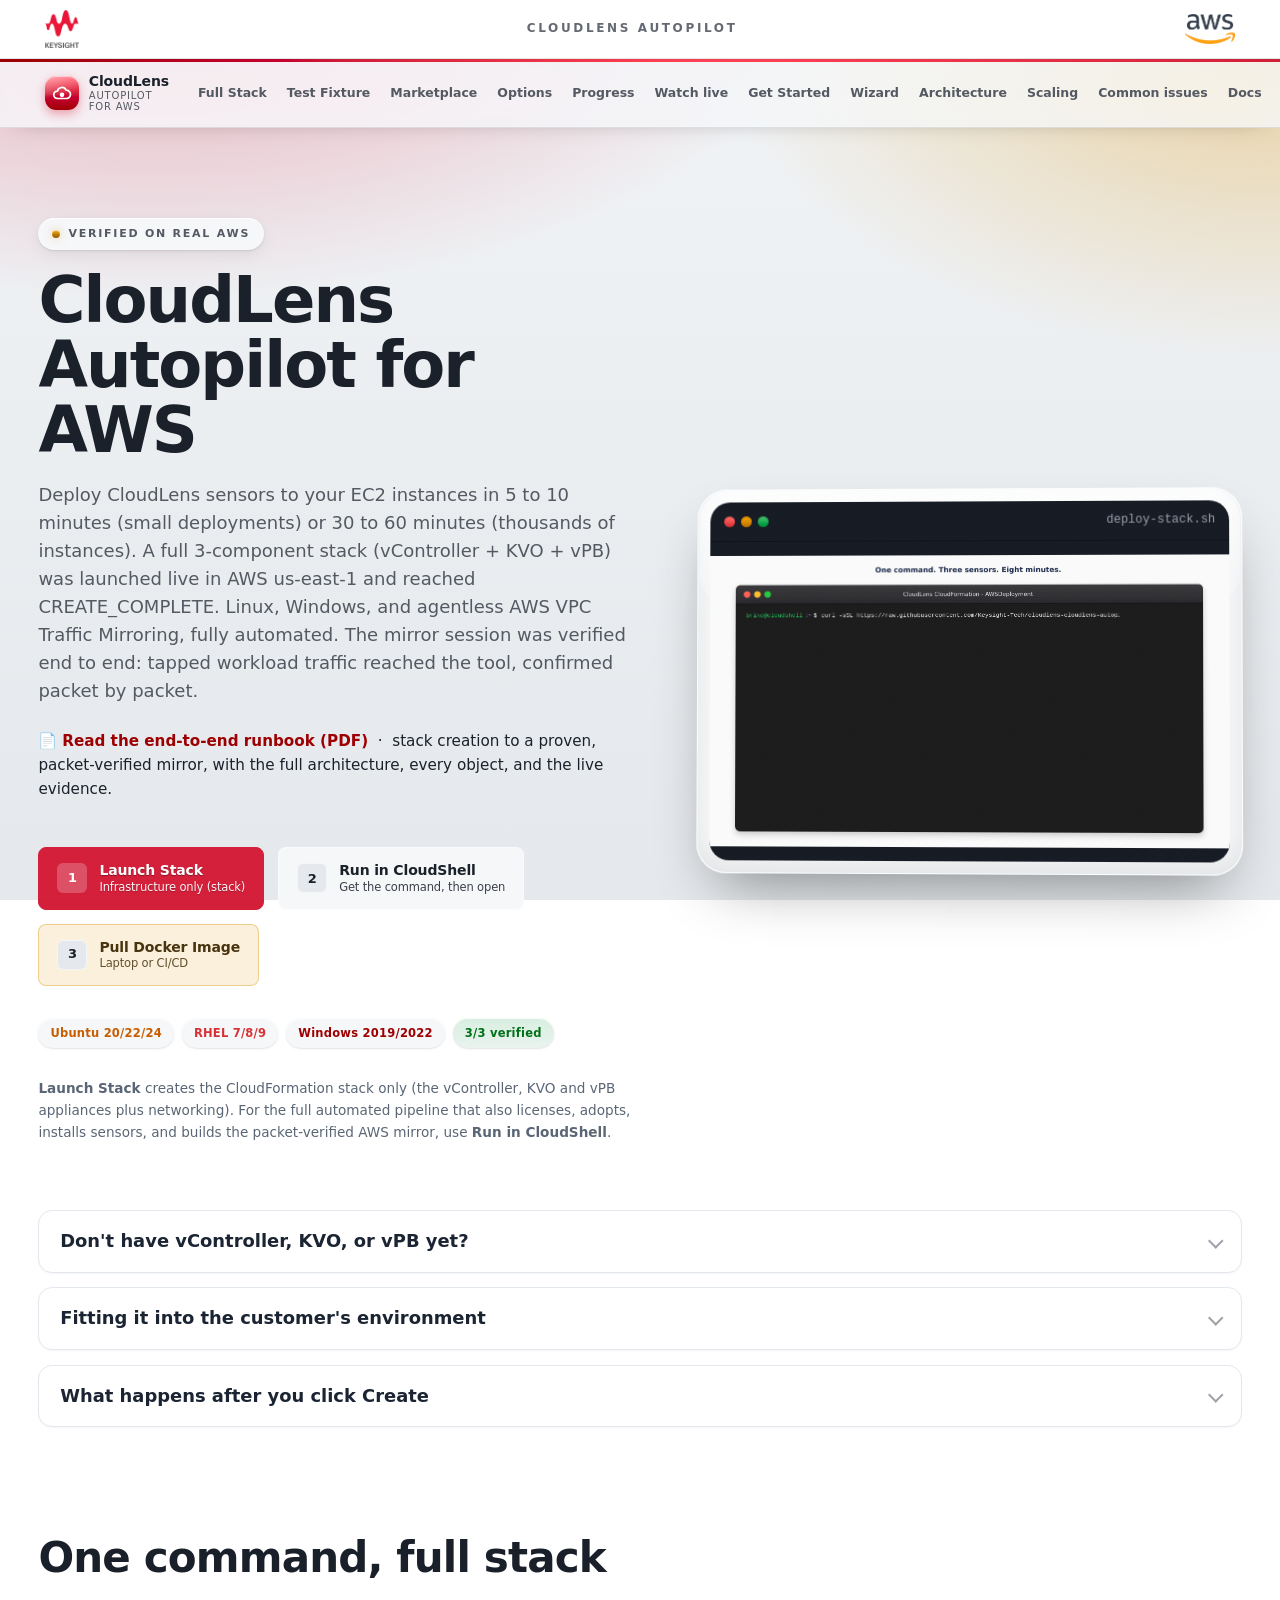
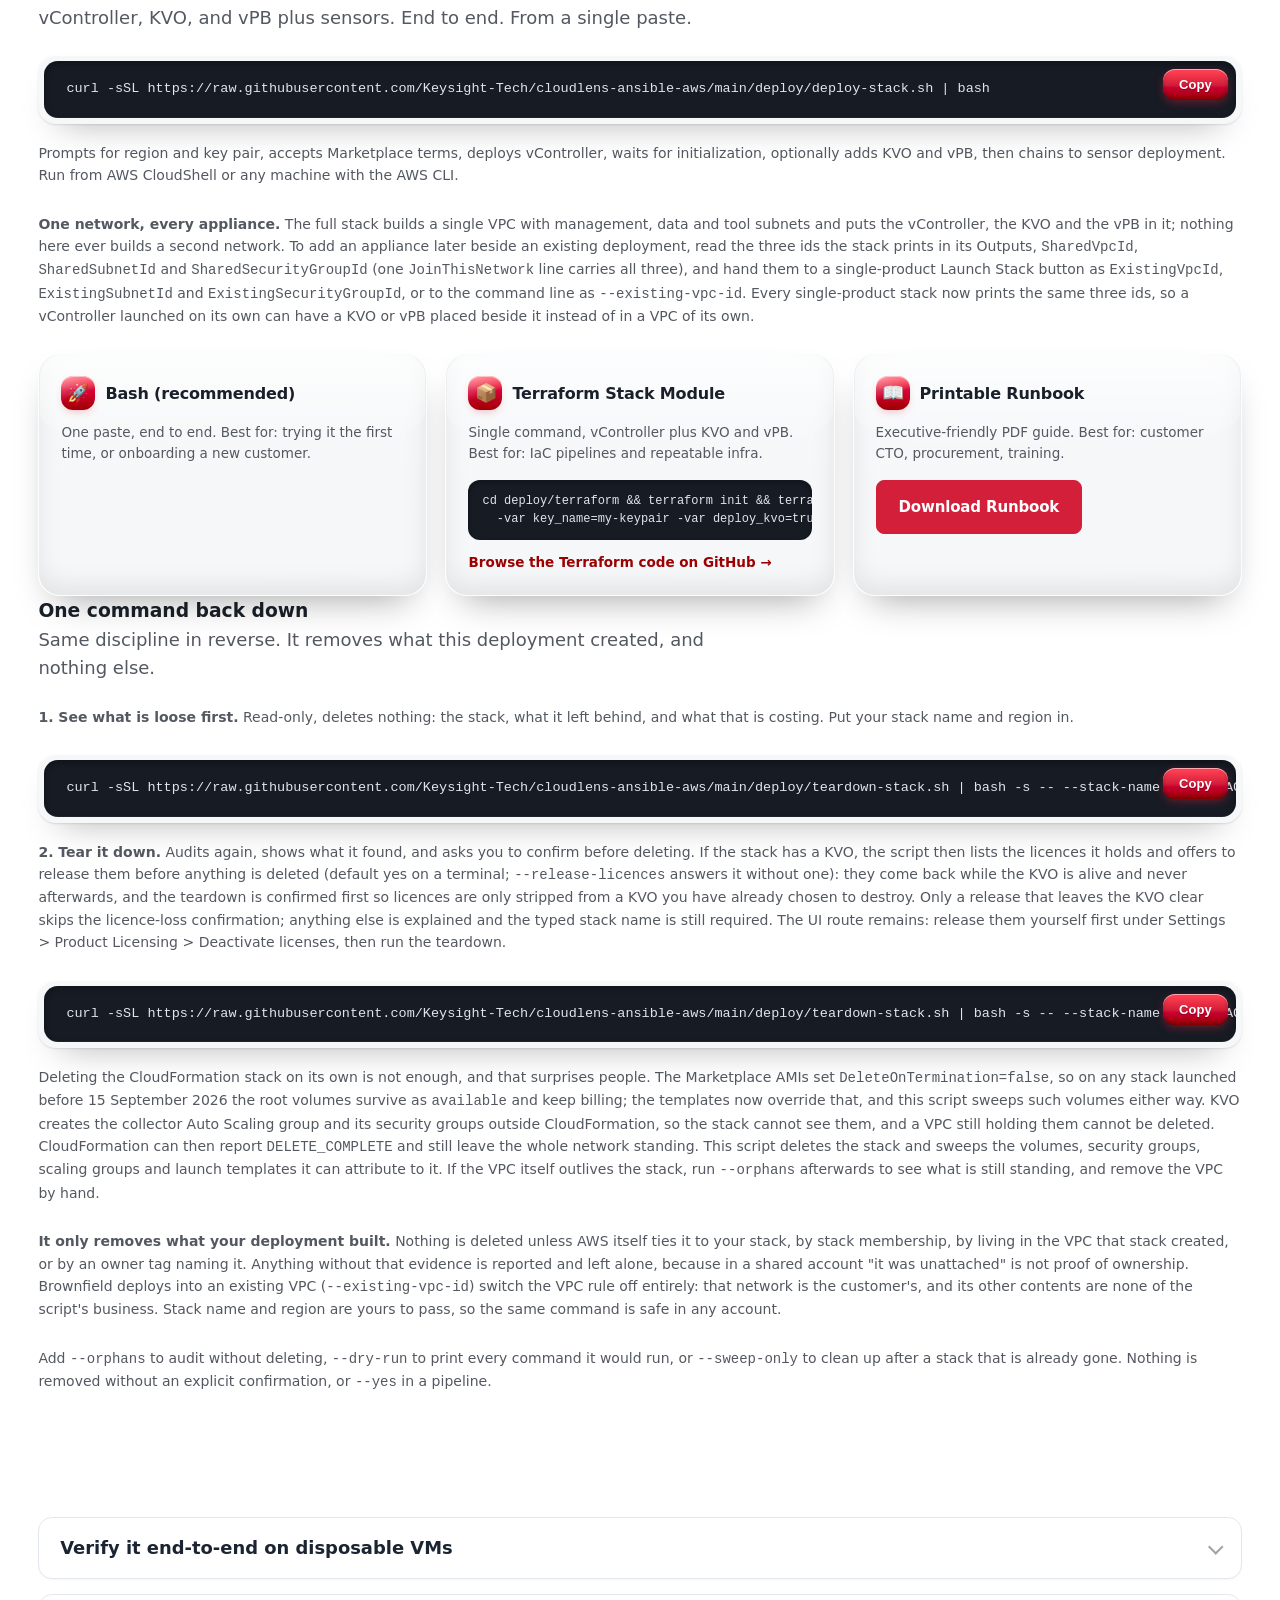
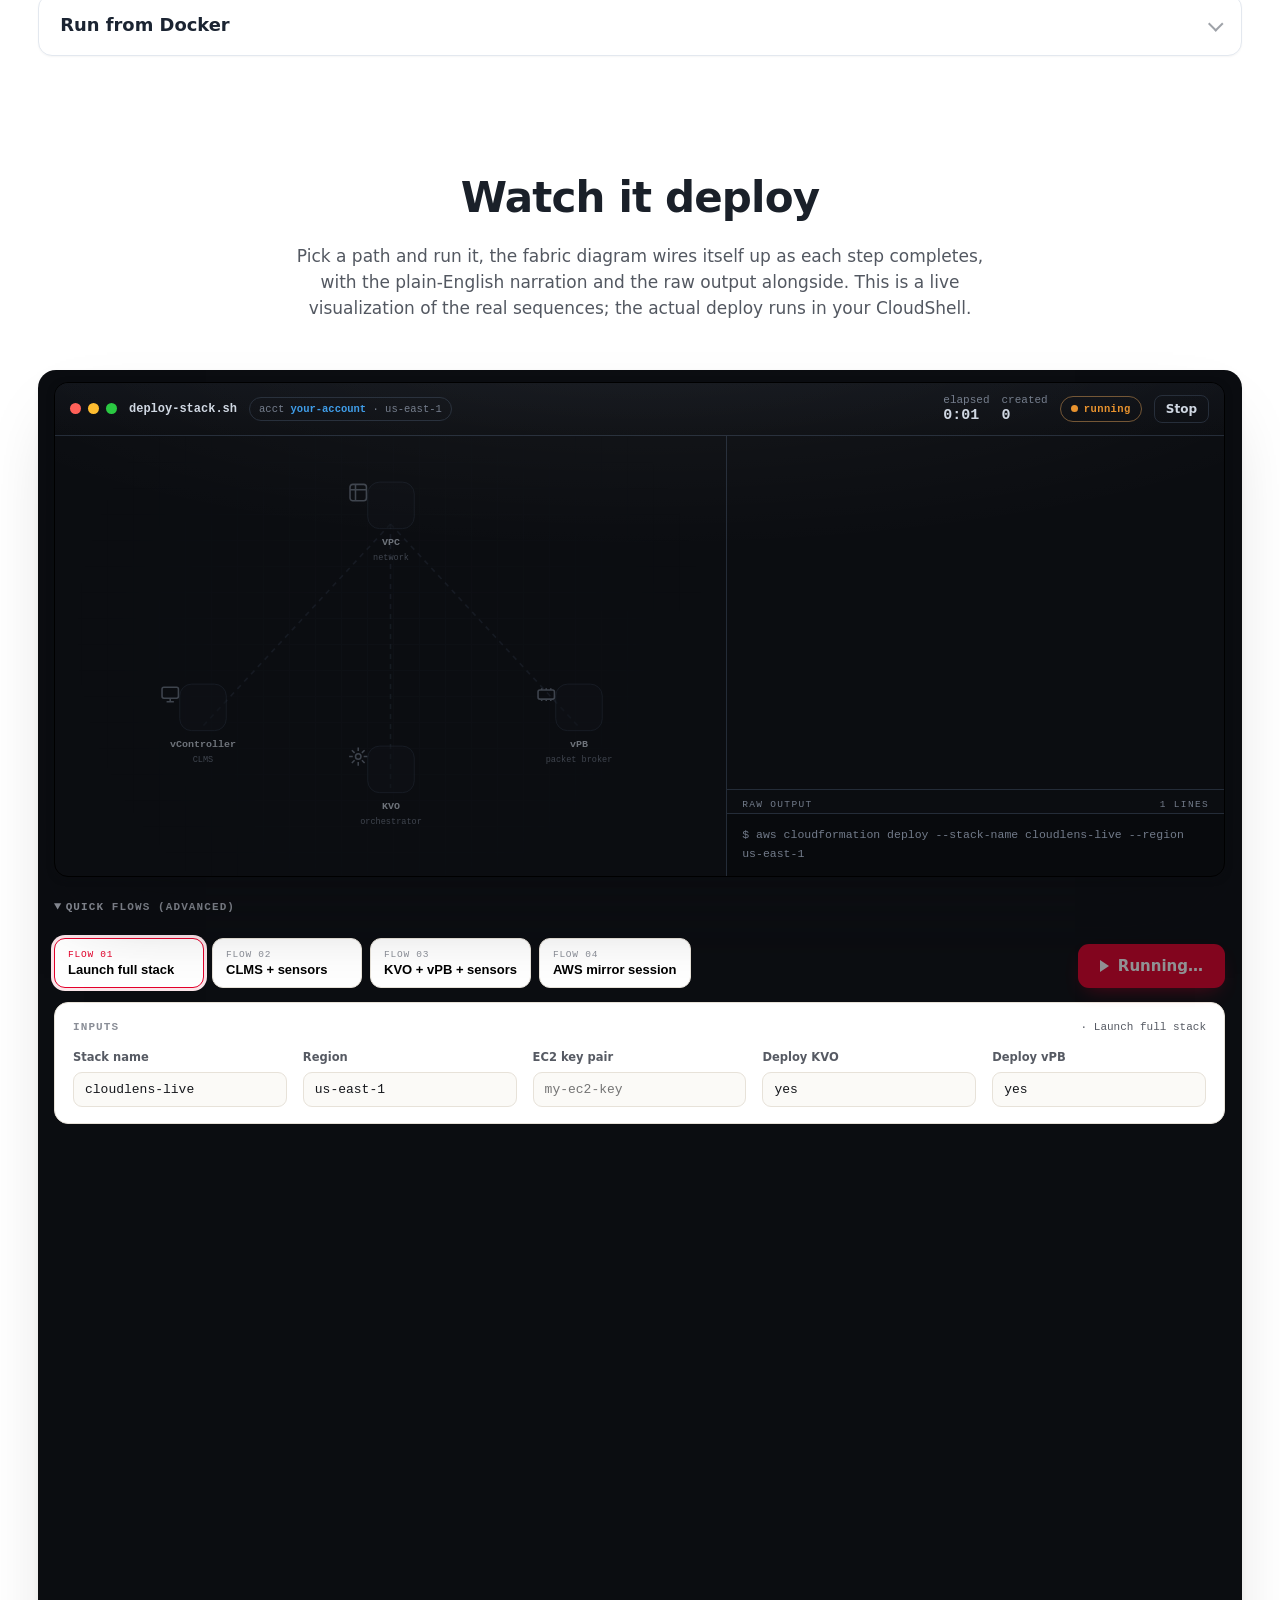
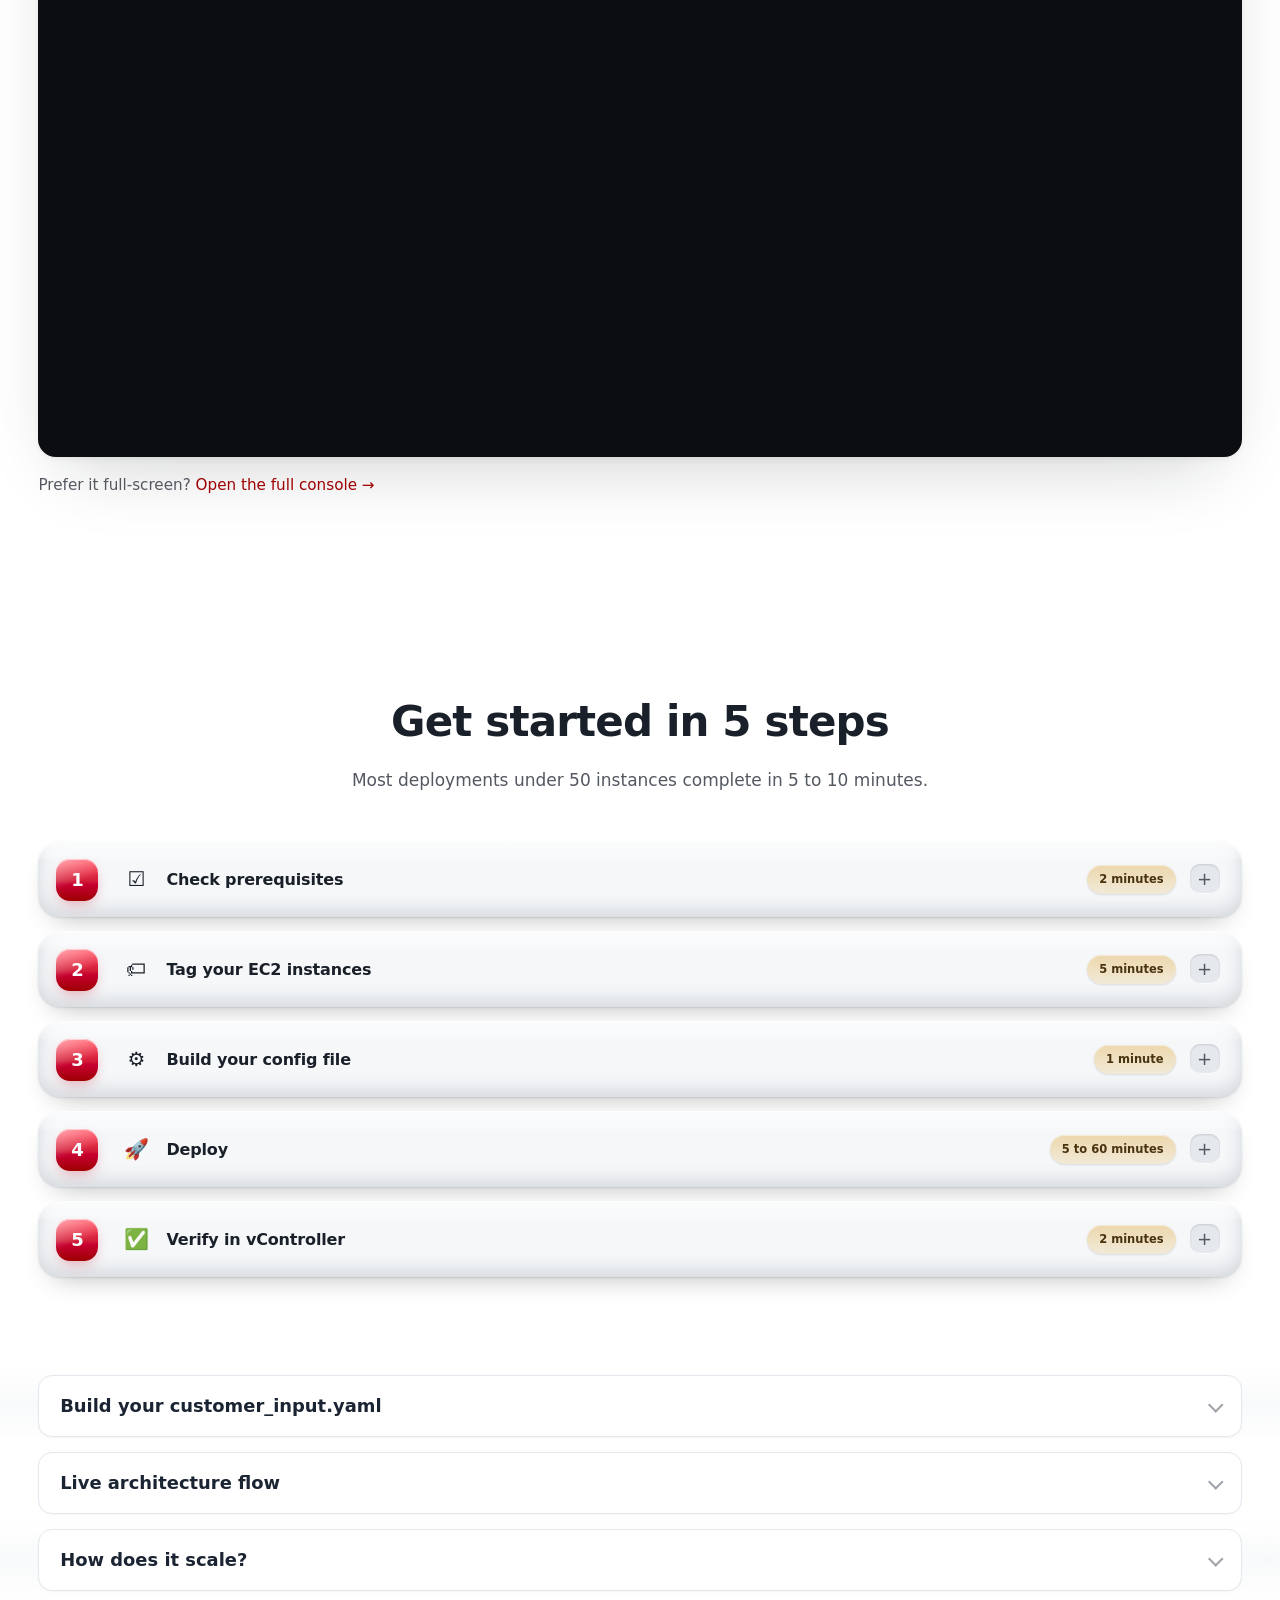
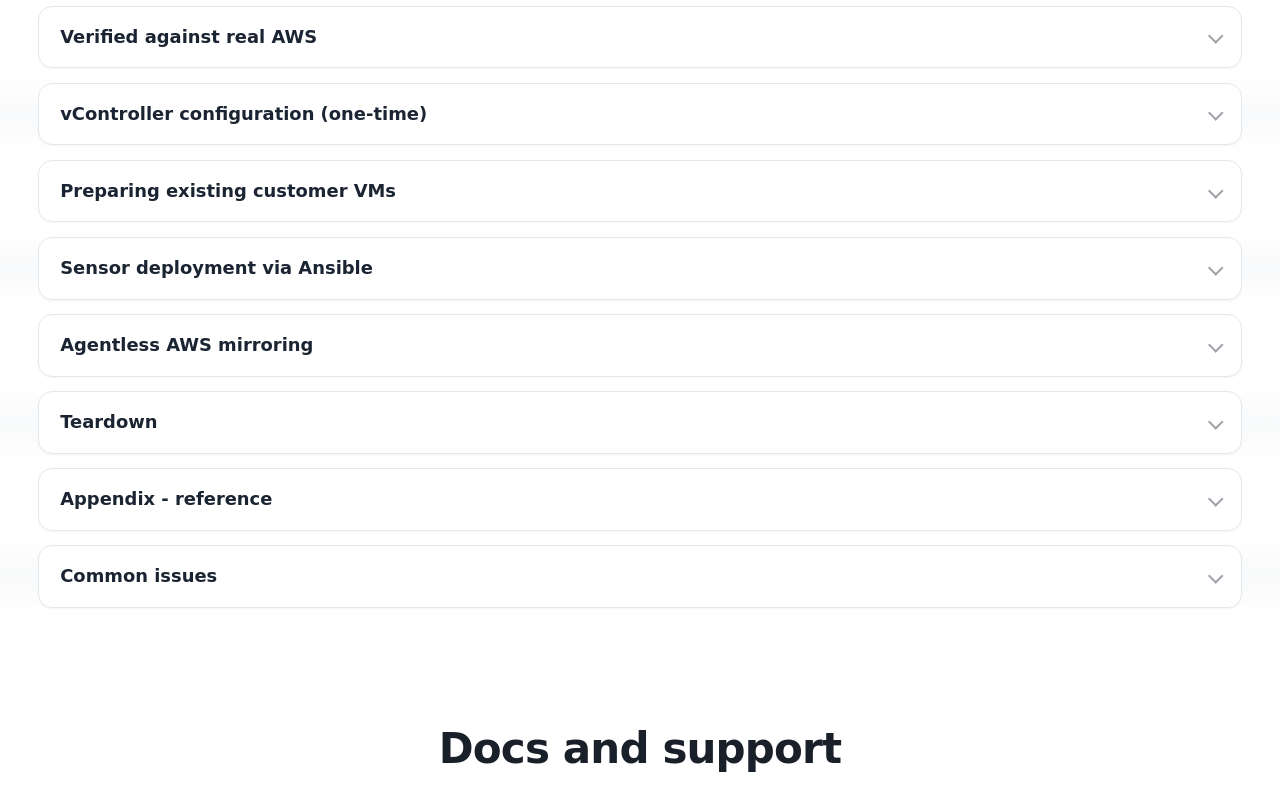
==== commit a0b35109: "docs: one network for every appliance, and how to add one beside an existing stack" ====
--- a/docs/index.html
+++ b/docs/index.html
@@ -449,6 +449,7 @@
         </div>
 
         <p class="full-stack-note">Prompts for region and key pair, accepts Marketplace terms, deploys vController, waits for initialization, optionally adds KVO and vPB, then chains to sensor deployment. Run from AWS CloudShell or any machine with the AWS CLI.</p>
+        <p class="full-stack-note"><strong>One network, every appliance.</strong> The full stack builds a single VPC with management, data and tool subnets and puts the vController, the KVO and the vPB in it; nothing here ever builds a second network. To add an appliance later beside an existing deployment, read the three ids the stack prints in its Outputs, <code>SharedVpcId</code>, <code>SharedSubnetId</code> and <code>SharedSecurityGroupId</code> (one <code>JoinThisNetwork</code> line carries all three), and hand them to a single-product Launch Stack button as <code>ExistingVpcId</code>, <code>ExistingSubnetId</code> and <code>ExistingSecurityGroupId</code>, or to the command line as <code>--existing-vpc-id</code>. Every single-product stack now prints the same three ids, so a vController launched on its own can have a KVO or vPB placed beside it instead of in a VPC of its own.</p>
 
         <div class="full-stack-paths">
           <div class="path-card">
@@ -574,18 +575,6 @@
           <iframe id="clc-frame" src="console.html?embed=1&amp;v=2" title="CloudLens deployment console" loading="lazy"></iframe>
         </div>
         <p class="lede" style="margin-top:1rem;font-size:.95rem">Prefer it full-screen? <a href="console.html">Open the full console &rarr;</a></p>
-        <div class="card-grid" style="margin-top:1.75rem">
-          <article class="card">
-            <h3>Run the console on your own machine</h3>
-            <p>The page above is a replay. The real one is a program you start next to your own AWS credentials, and it drives the same <code>deploy-stack.sh</code> this site hands you for CloudShell. One command:</p>
-            <pre style="margin:0 0 12px;padding:14px 16px;border-radius:14px;overflow-x:auto;background:var(--code-bg);color:var(--code-ink);font-family:var(--mono);font-size:12.5px;line-height:1.55;box-shadow:inset 0 2px 6px oklch(0% 0 0 / .35)"><code style="background:transparent;box-shadow:none;padding:0;color:inherit;font-family:inherit;white-space:pre">git clone https://github.com/Keysight-Tech/cloudlens-ansible-aws.git
-cd cloudlens-ansible-aws/console
-python3 -m cloudlens_console</code></pre>
-            <p>It opens <code>http://localhost:8760</code> with six screens on the automation: pre-flight checks with the fix beside each failure, a wizard that ends in a plan you can read before anything runs, the deploy as it happens including the questions it asks you, a read-only view of a stack that is already up, KVO licensing, and a teardown that makes you type the stack name back. Python 3.9+ plus the AWS CLI, <code>bash</code> and <code>ssh</code>, which every machine that already runs this automation has; nothing to install.</p>
-            <p>It binds loopback only and uses your shell&rsquo;s AWS identity, so nothing is hosted and no credential leaves the machine. What the wizard writes is a profile file the CLI replays with one flag, which means every run you click through reproduces in a terminal.</p>
-            <p><a href="console.html">Open the console page &rarr;</a> &nbsp;&#183;&nbsp; <a href="https://github.com/Keysight-Tech/cloudlens-ansible-aws/blob/main/console/README.md" target="_blank" rel="noopener">Console README &rarr;</a></p>
-          </article>
-        </div>
       </div>
     </section>
     <script>window.addEventListener("message",function(e){if(e&&e.data&&typeof e.data.clc==="number"){var f=document.getElementById("clc-frame");if(f)f.style.height=(e.data.clc+8)+"px";}});</script>
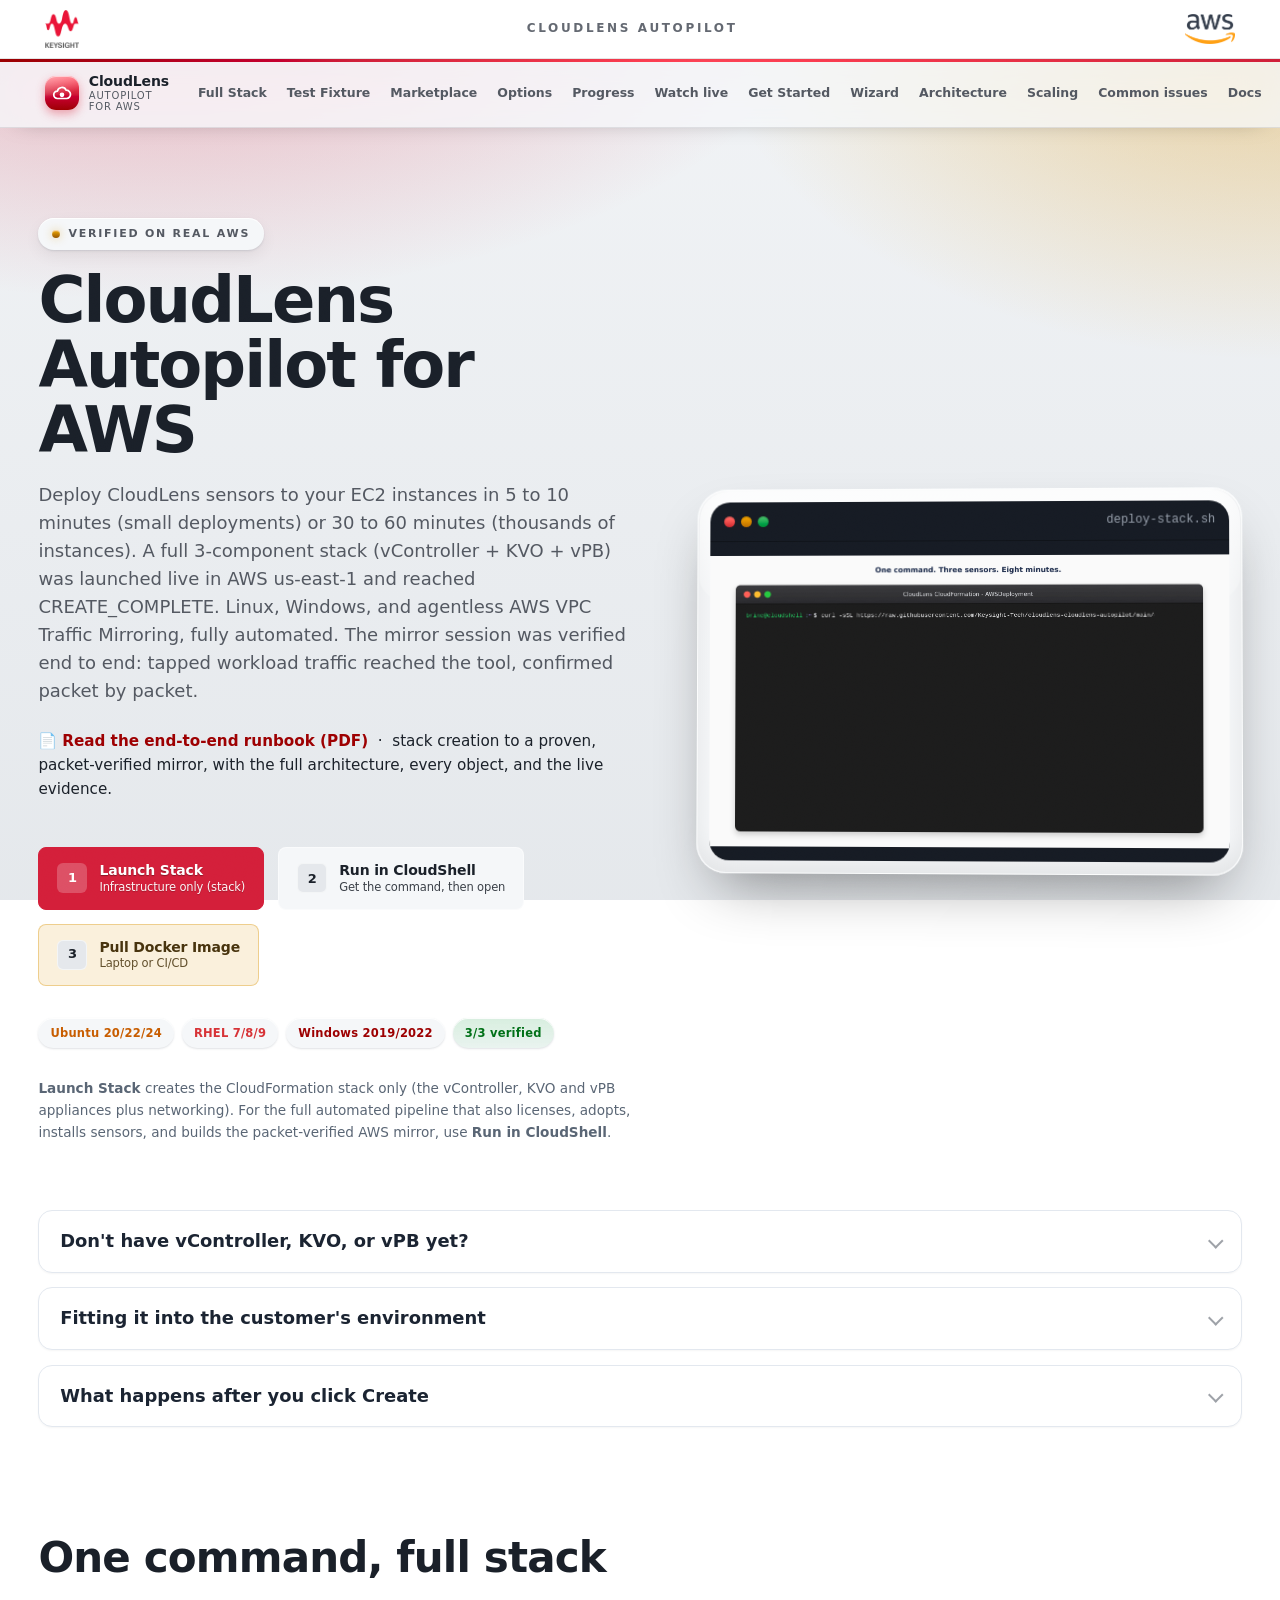
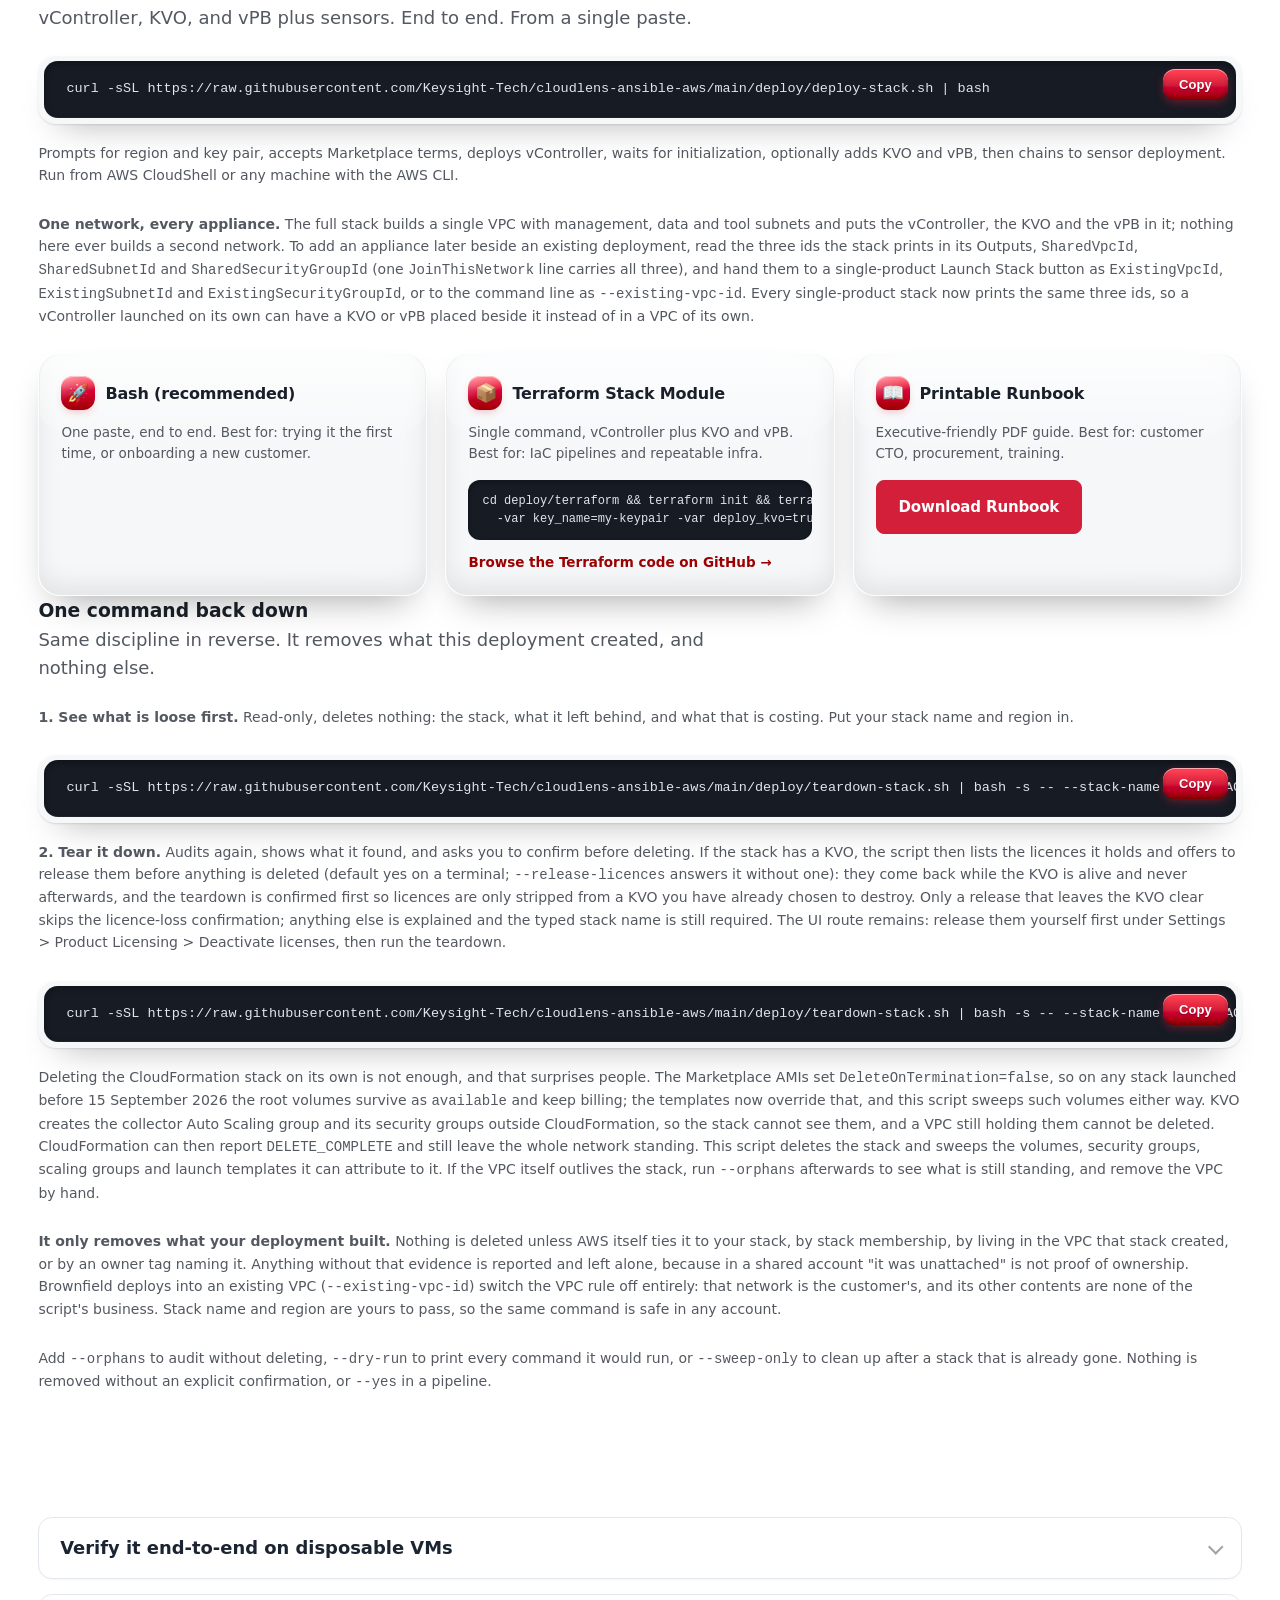
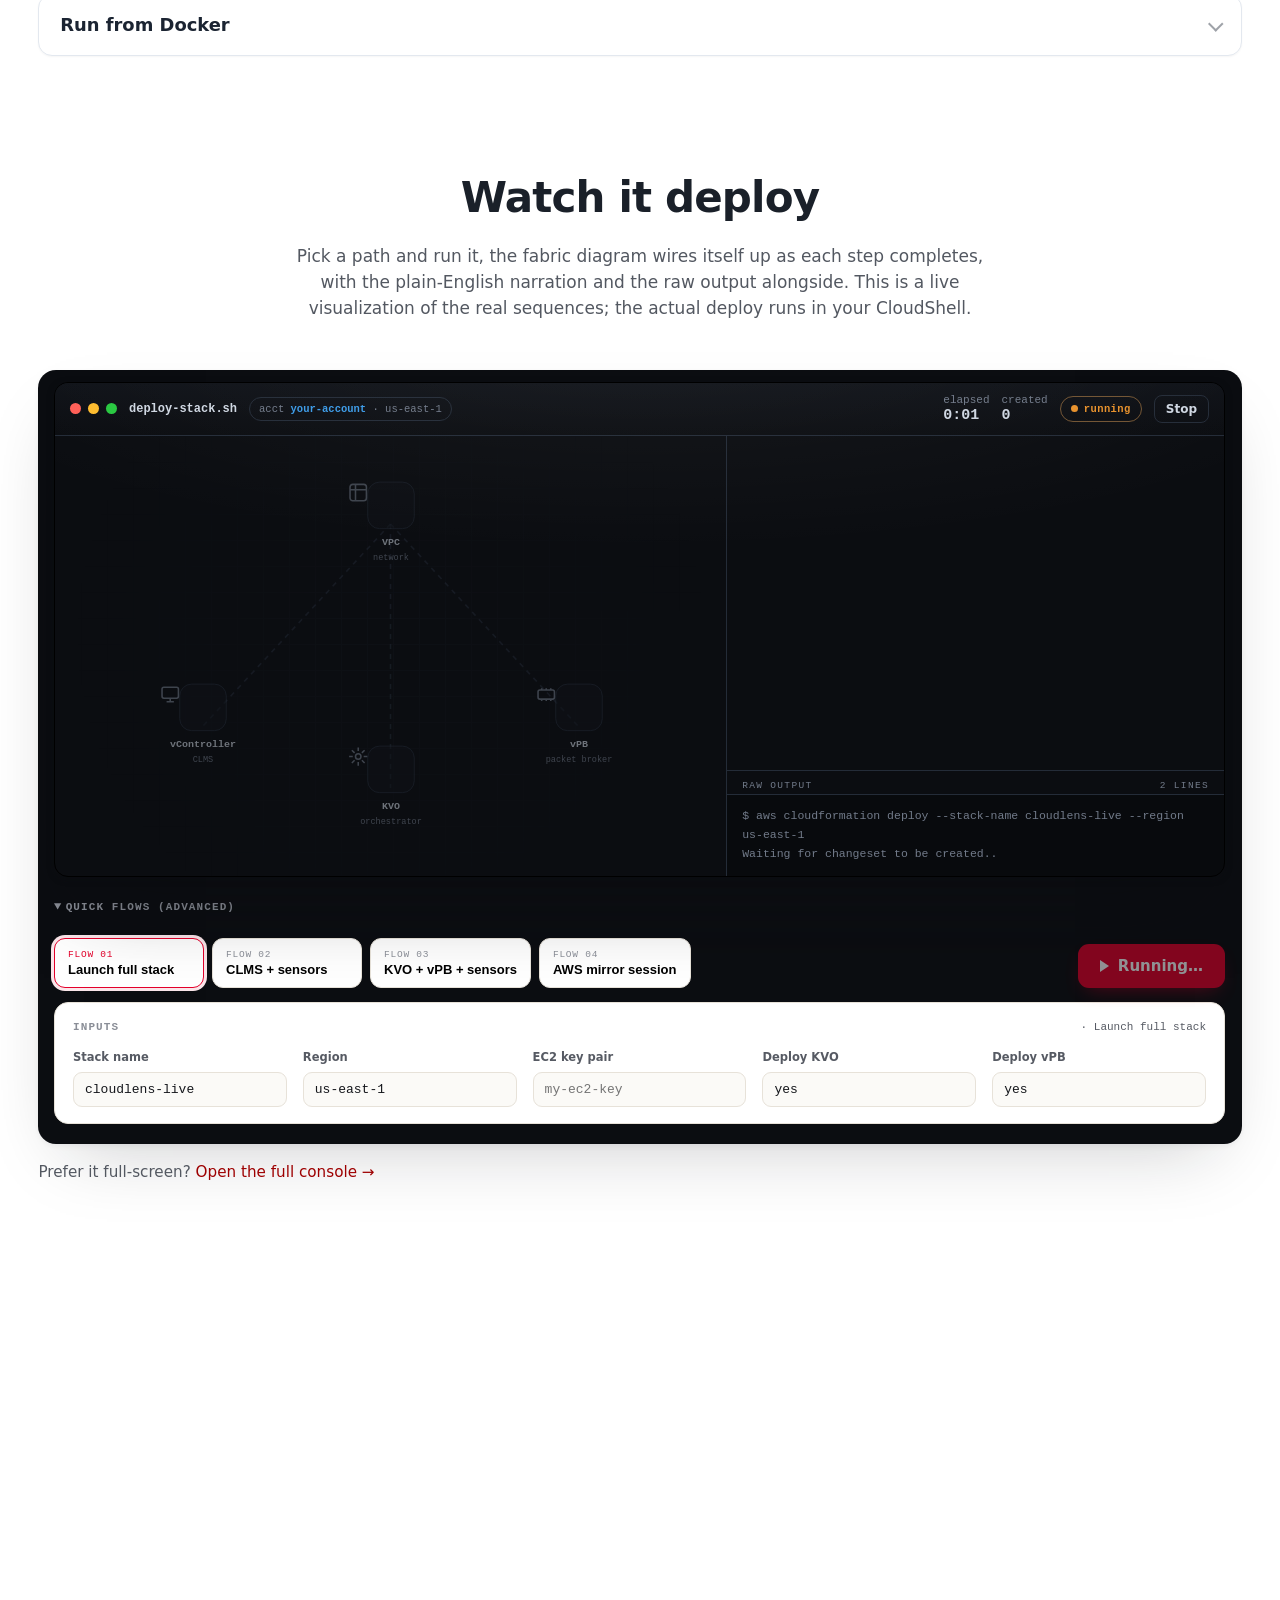
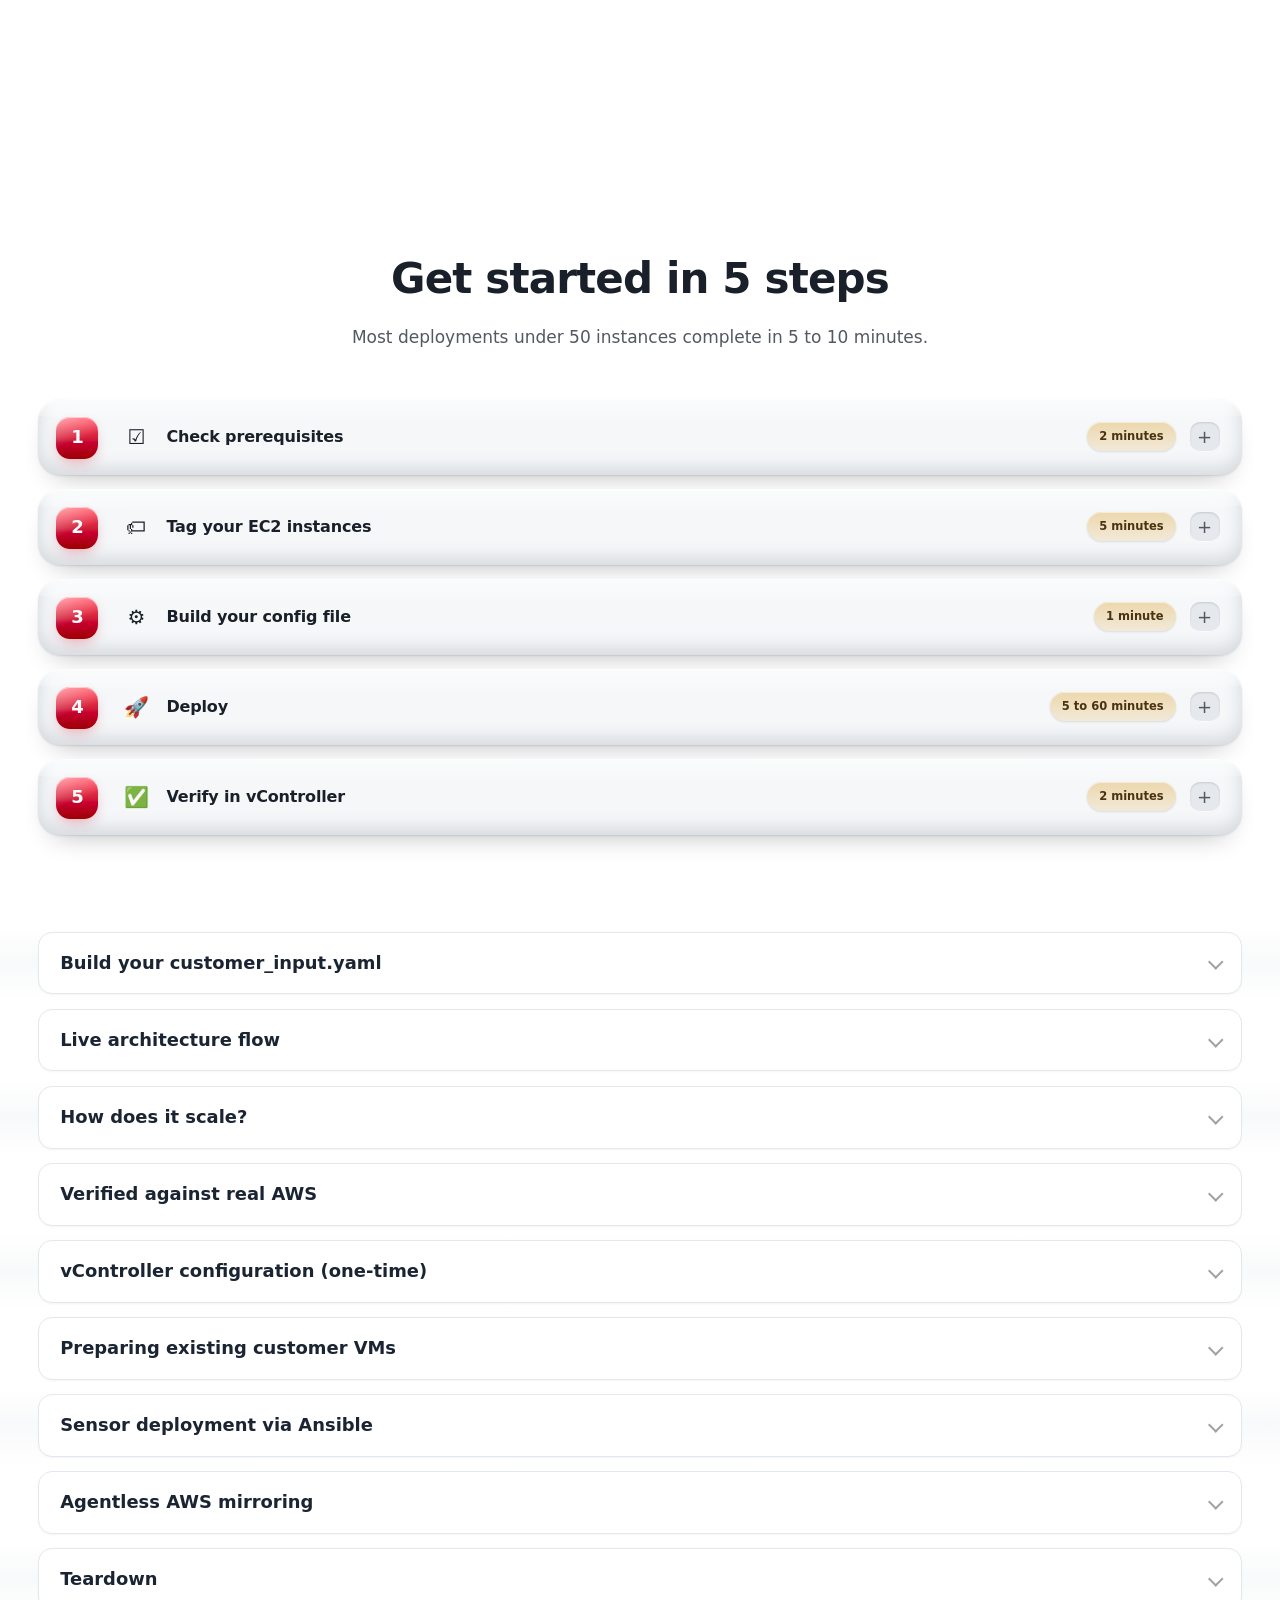
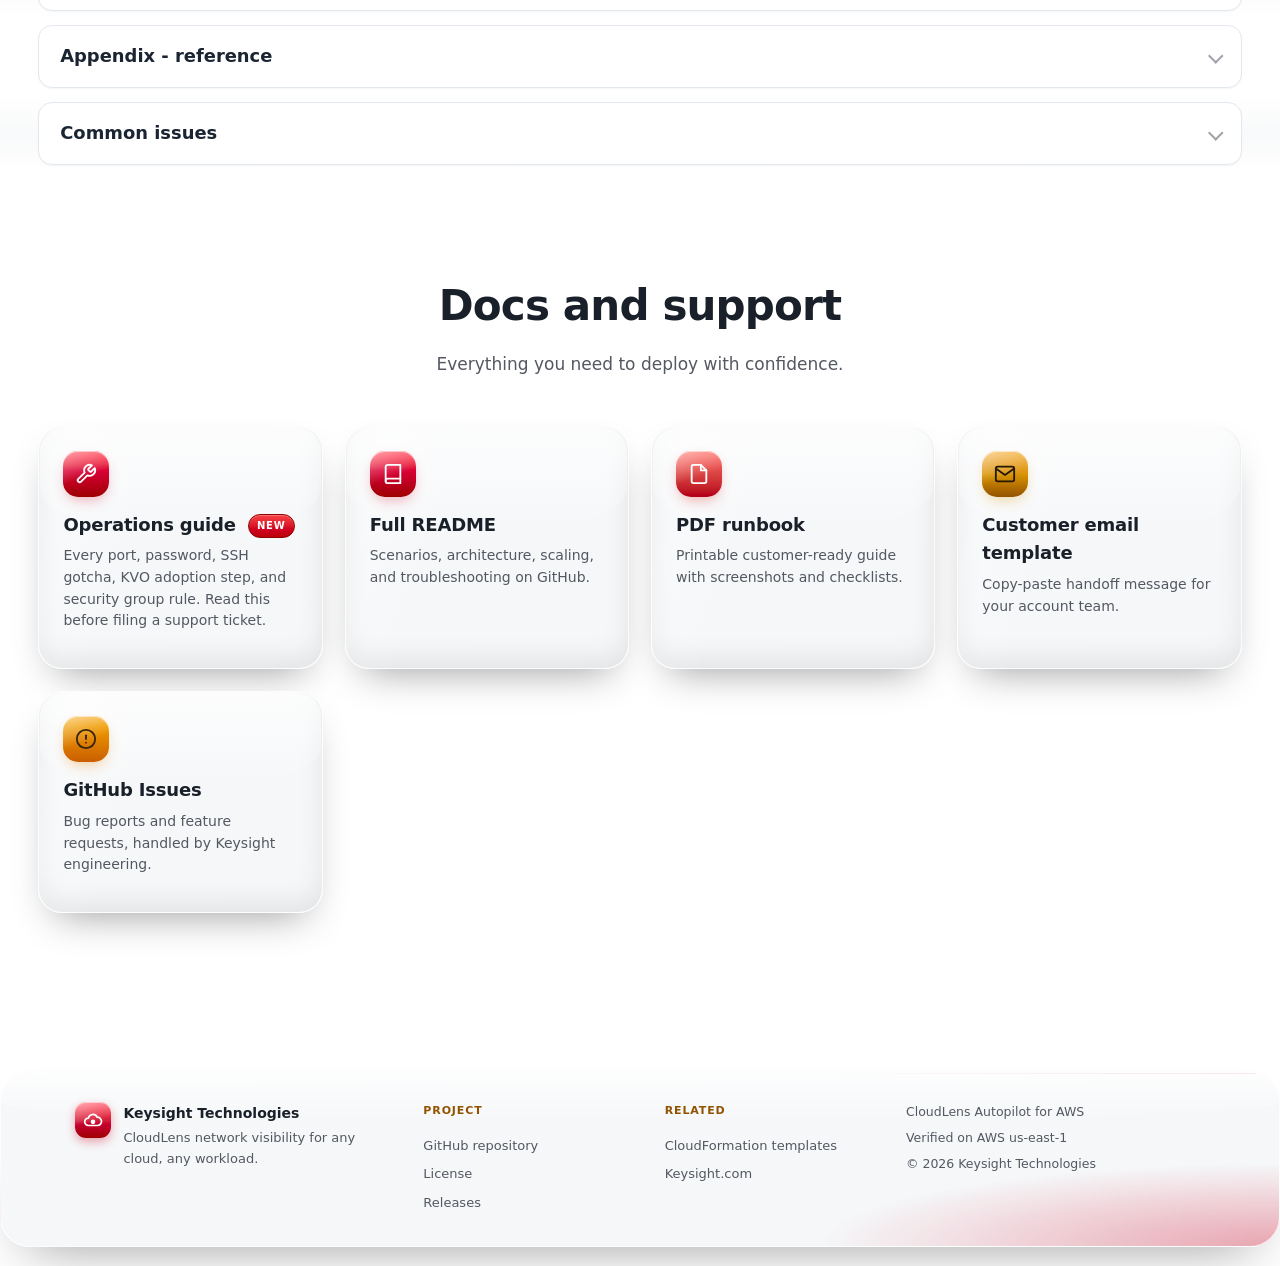
==== commit e9e03d76: "Merge remote-tracking branch 'origin/main'" ====
--- a/docs/index.html
+++ b/docs/index.html
@@ -575,6 +575,18 @@
           <iframe id="clc-frame" src="console.html?embed=1&amp;v=2" title="CloudLens deployment console" loading="lazy"></iframe>
         </div>
         <p class="lede" style="margin-top:1rem;font-size:.95rem">Prefer it full-screen? <a href="console.html">Open the full console &rarr;</a></p>
+        <div class="card-grid" style="margin-top:1.75rem">
+          <article class="card">
+            <h3>Run the console on your own machine</h3>
+            <p>The page above is a replay. The real one is a program you start next to your own AWS credentials, and it drives the same <code>deploy-stack.sh</code> this site hands you for CloudShell. One command:</p>
+            <pre style="margin:0 0 12px;padding:14px 16px;border-radius:14px;overflow-x:auto;background:var(--code-bg);color:var(--code-ink);font-family:var(--mono);font-size:12.5px;line-height:1.55;box-shadow:inset 0 2px 6px oklch(0% 0 0 / .35)"><code style="background:transparent;box-shadow:none;padding:0;color:inherit;font-family:inherit;white-space:pre">git clone https://github.com/Keysight-Tech/cloudlens-ansible-aws.git
+cd cloudlens-ansible-aws/console
+python3 -m cloudlens_console</code></pre>
+            <p>It opens <code>http://localhost:8760</code> with six screens on the automation: pre-flight checks with the fix beside each failure, a wizard that ends in a plan you can read before anything runs, the deploy as it happens including the questions it asks you, a read-only view of a stack that is already up, KVO licensing, and a teardown that makes you type the stack name back. Python 3.9+ plus the AWS CLI, <code>bash</code> and <code>ssh</code>, which every machine that already runs this automation has; nothing to install.</p>
+            <p>It binds loopback only and uses your shell&rsquo;s AWS identity, so nothing is hosted and no credential leaves the machine. What the wizard writes is a profile file the CLI replays with one flag, which means every run you click through reproduces in a terminal.</p>
+            <p><a href="console.html">Open the console page &rarr;</a> &nbsp;&#183;&nbsp; <a href="https://github.com/Keysight-Tech/cloudlens-ansible-aws/blob/main/console/README.md" target="_blank" rel="noopener">Console README &rarr;</a></p>
+          </article>
+        </div>
       </div>
     </section>
     <script>window.addEventListener("message",function(e){if(e&&e.data&&typeof e.data.clc==="number"){var f=document.getElementById("clc-frame");if(f)f.style.height=(e.data.clc+8)+"px";}});</script>
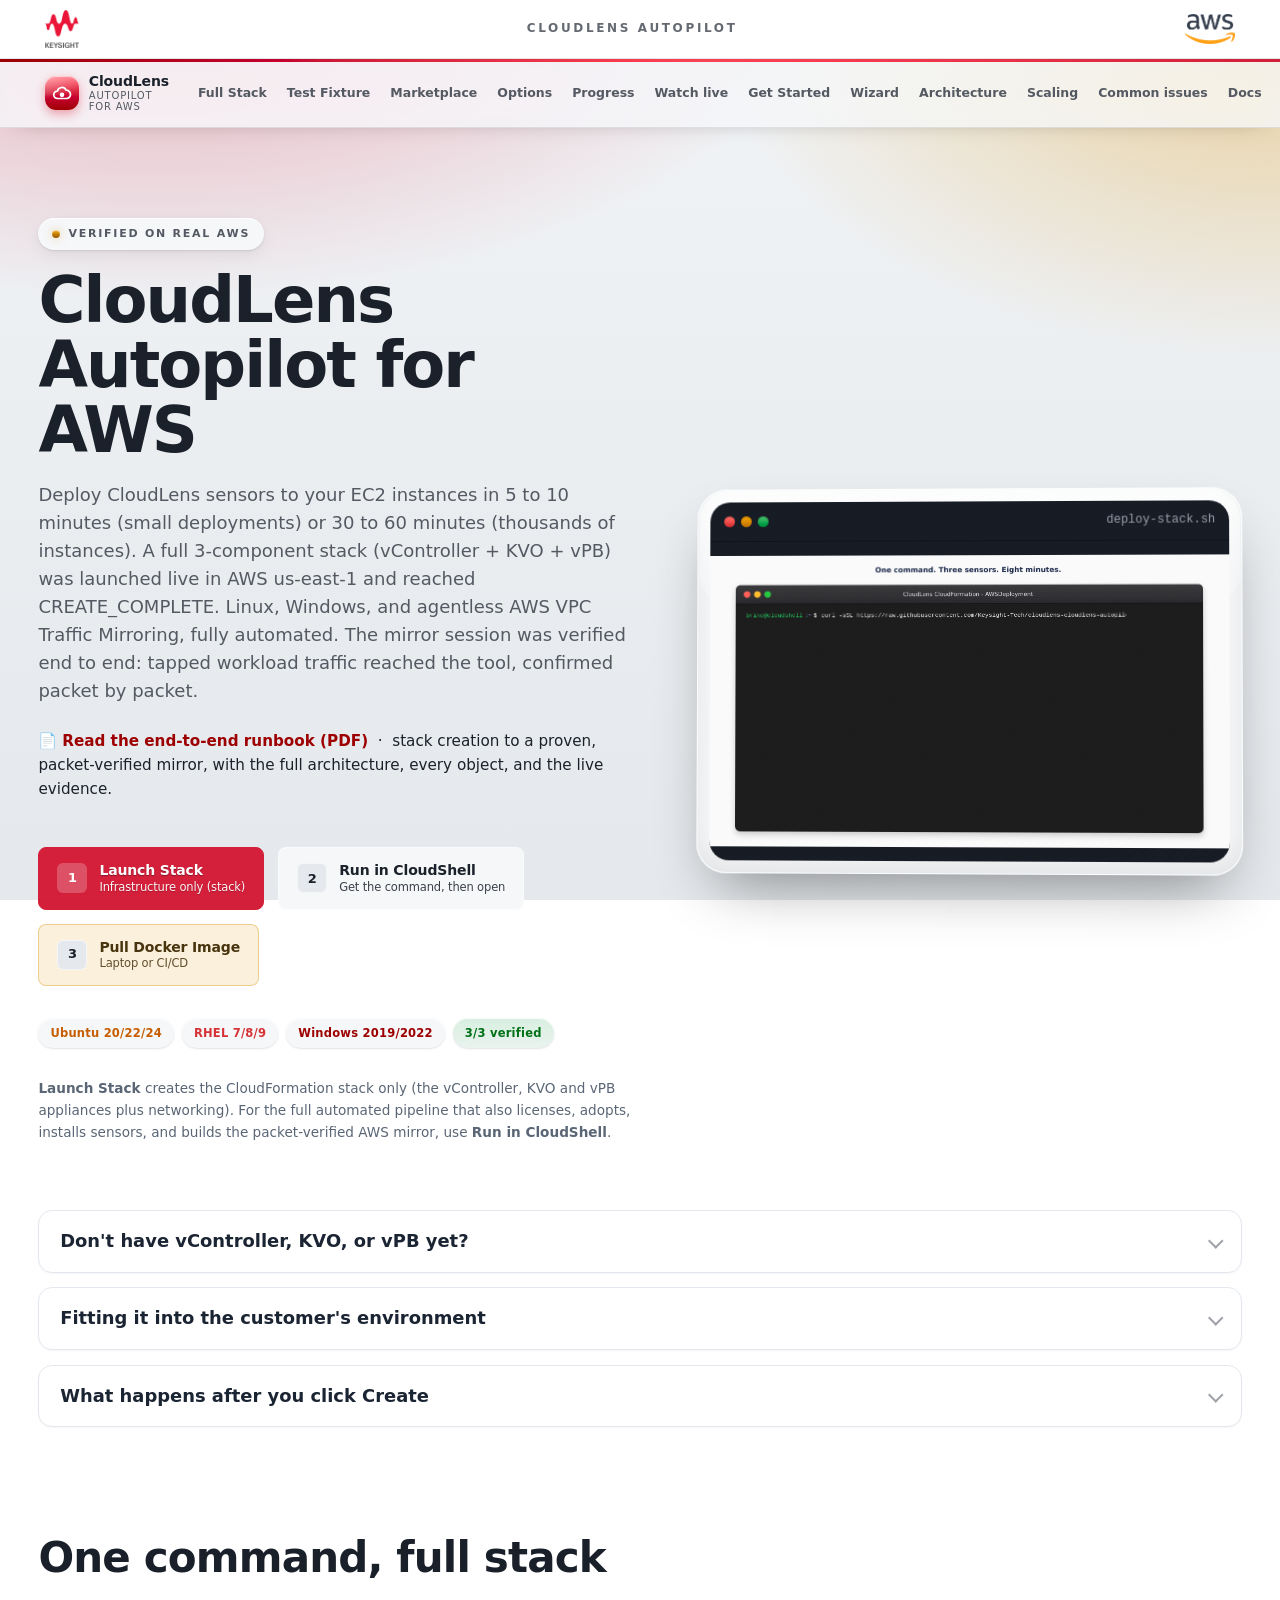
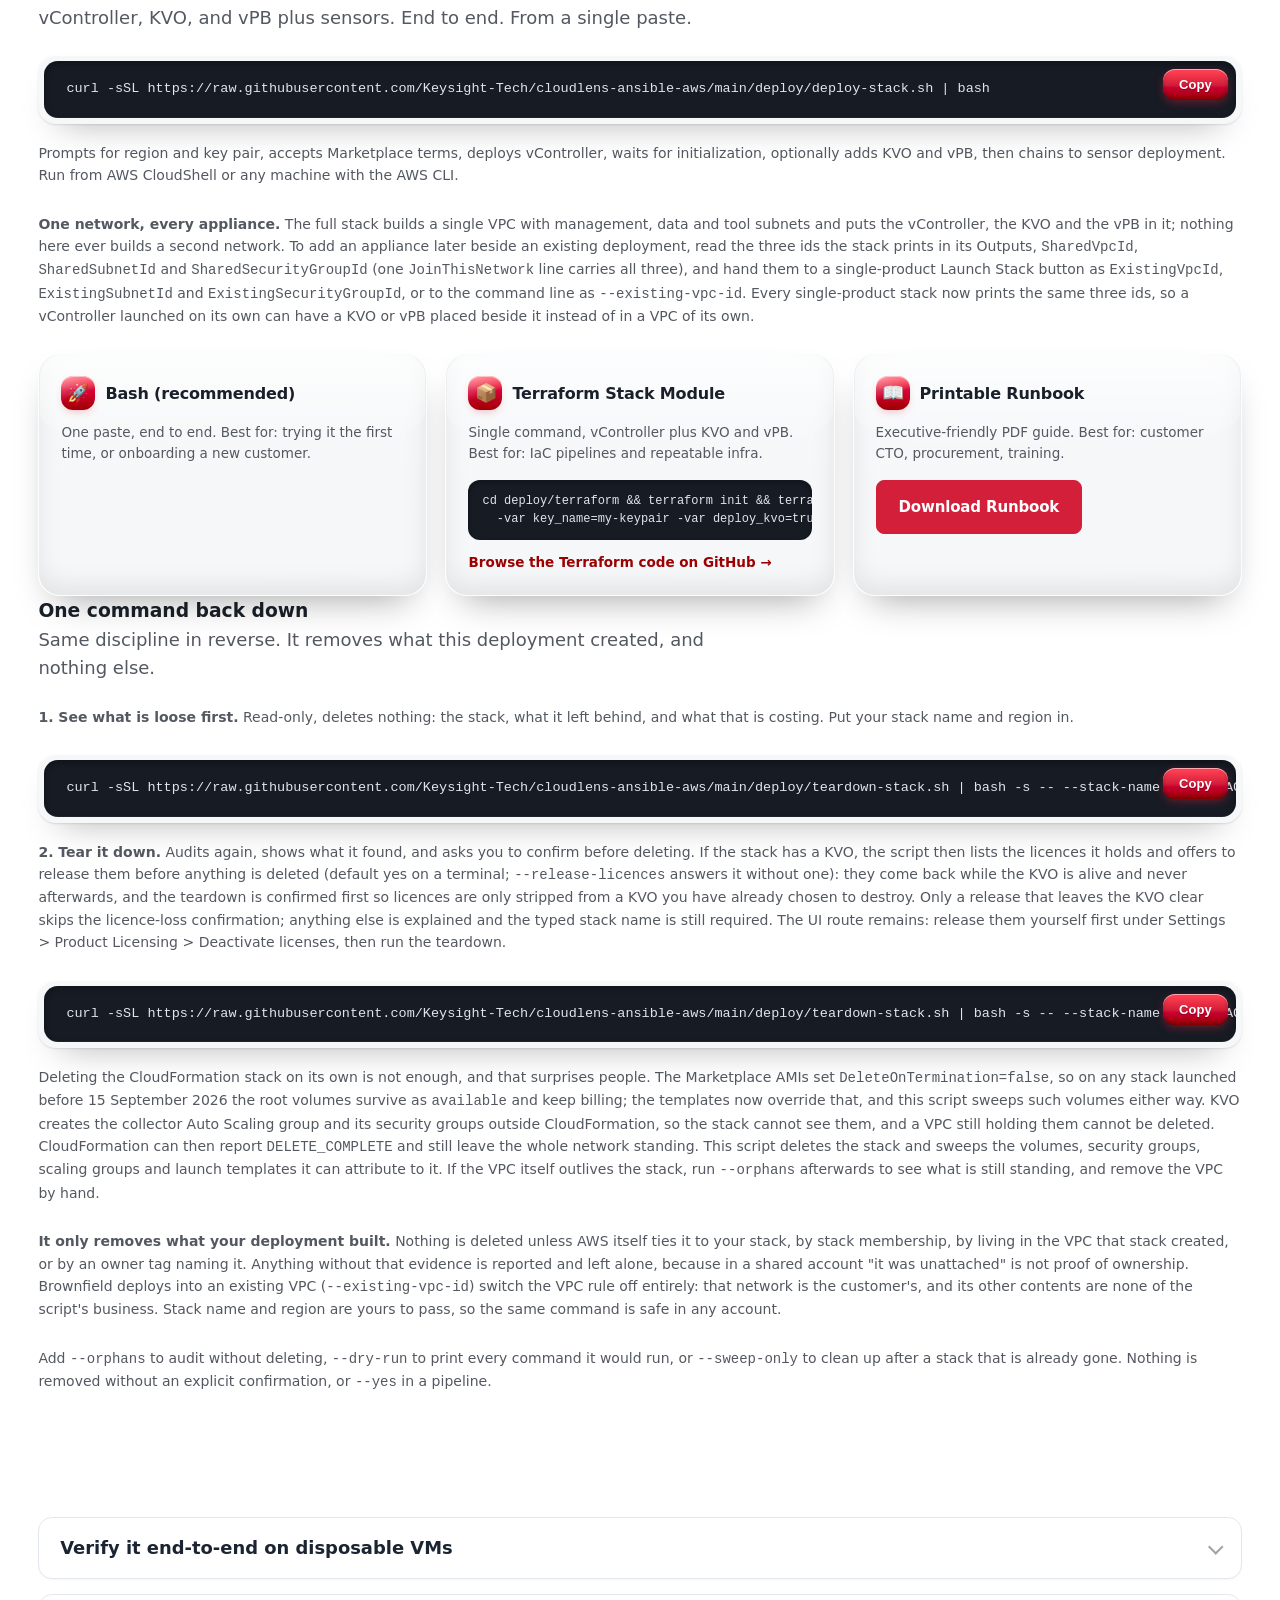
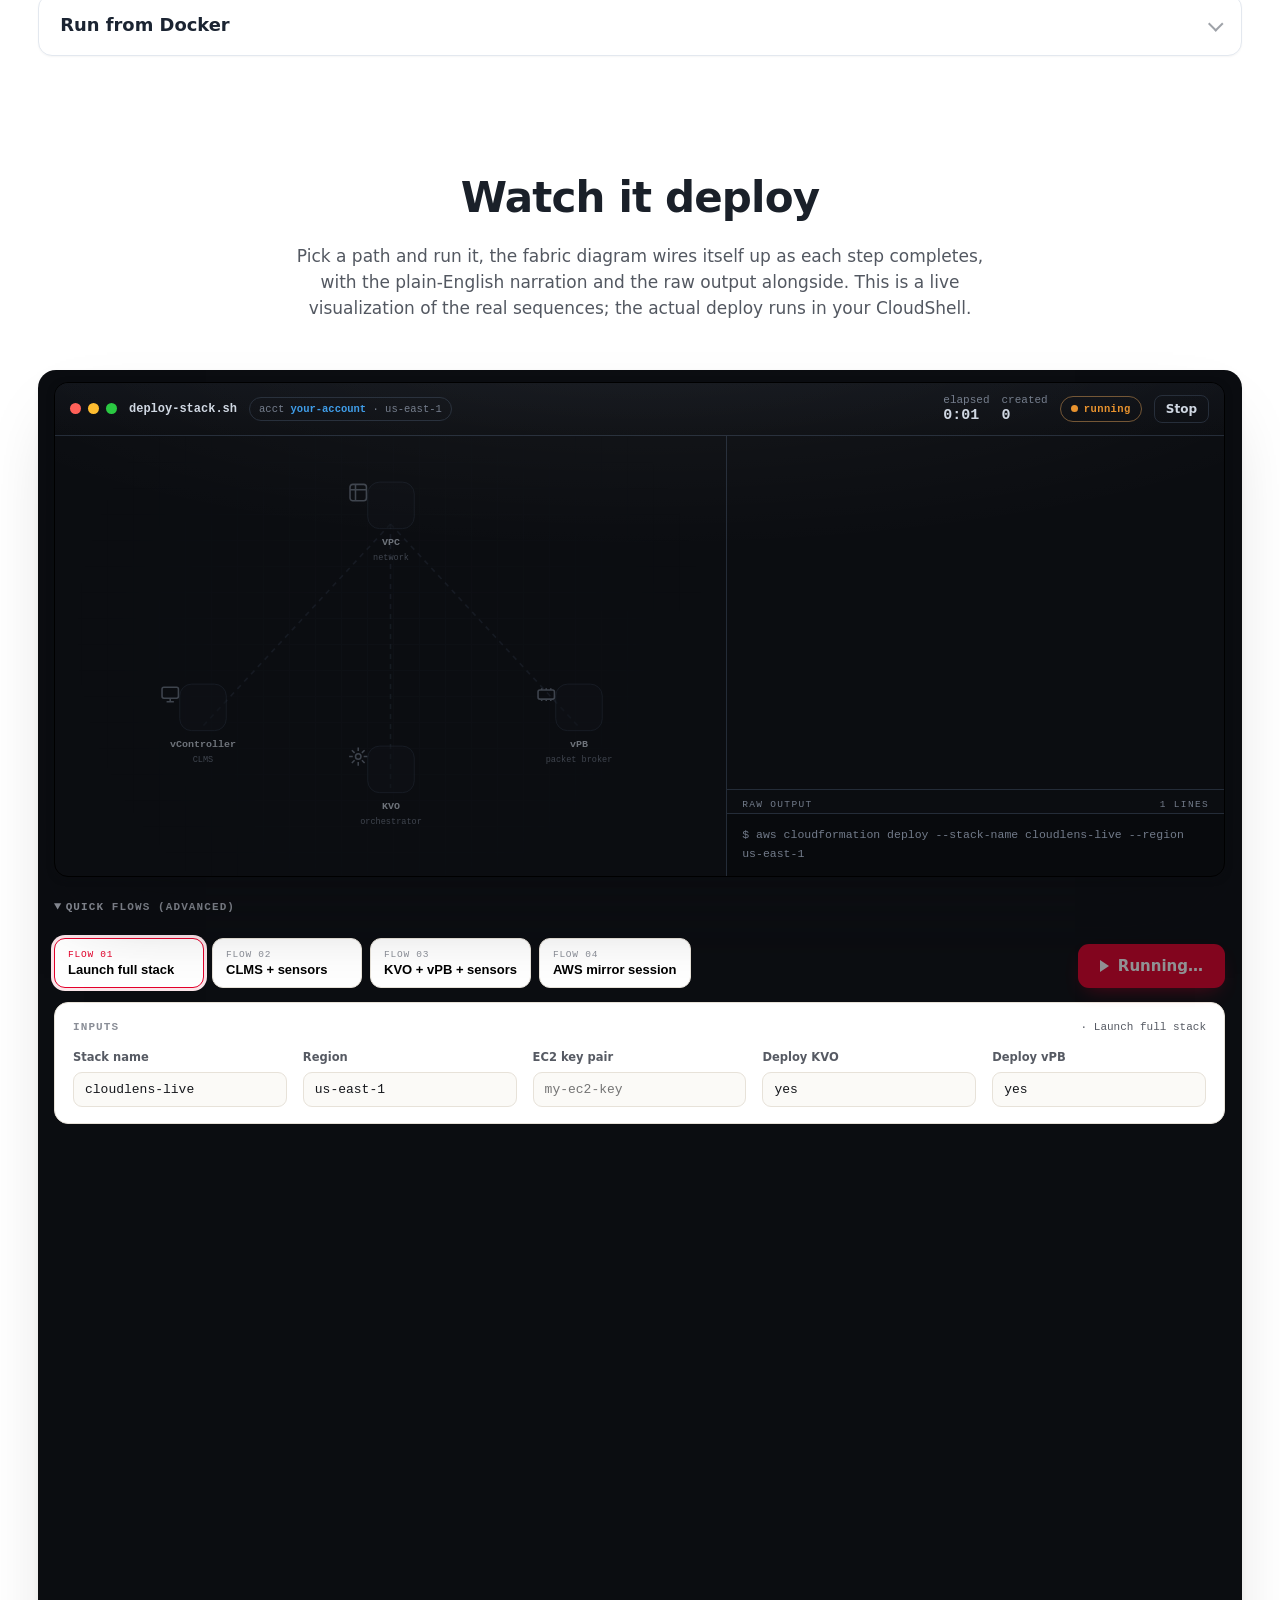
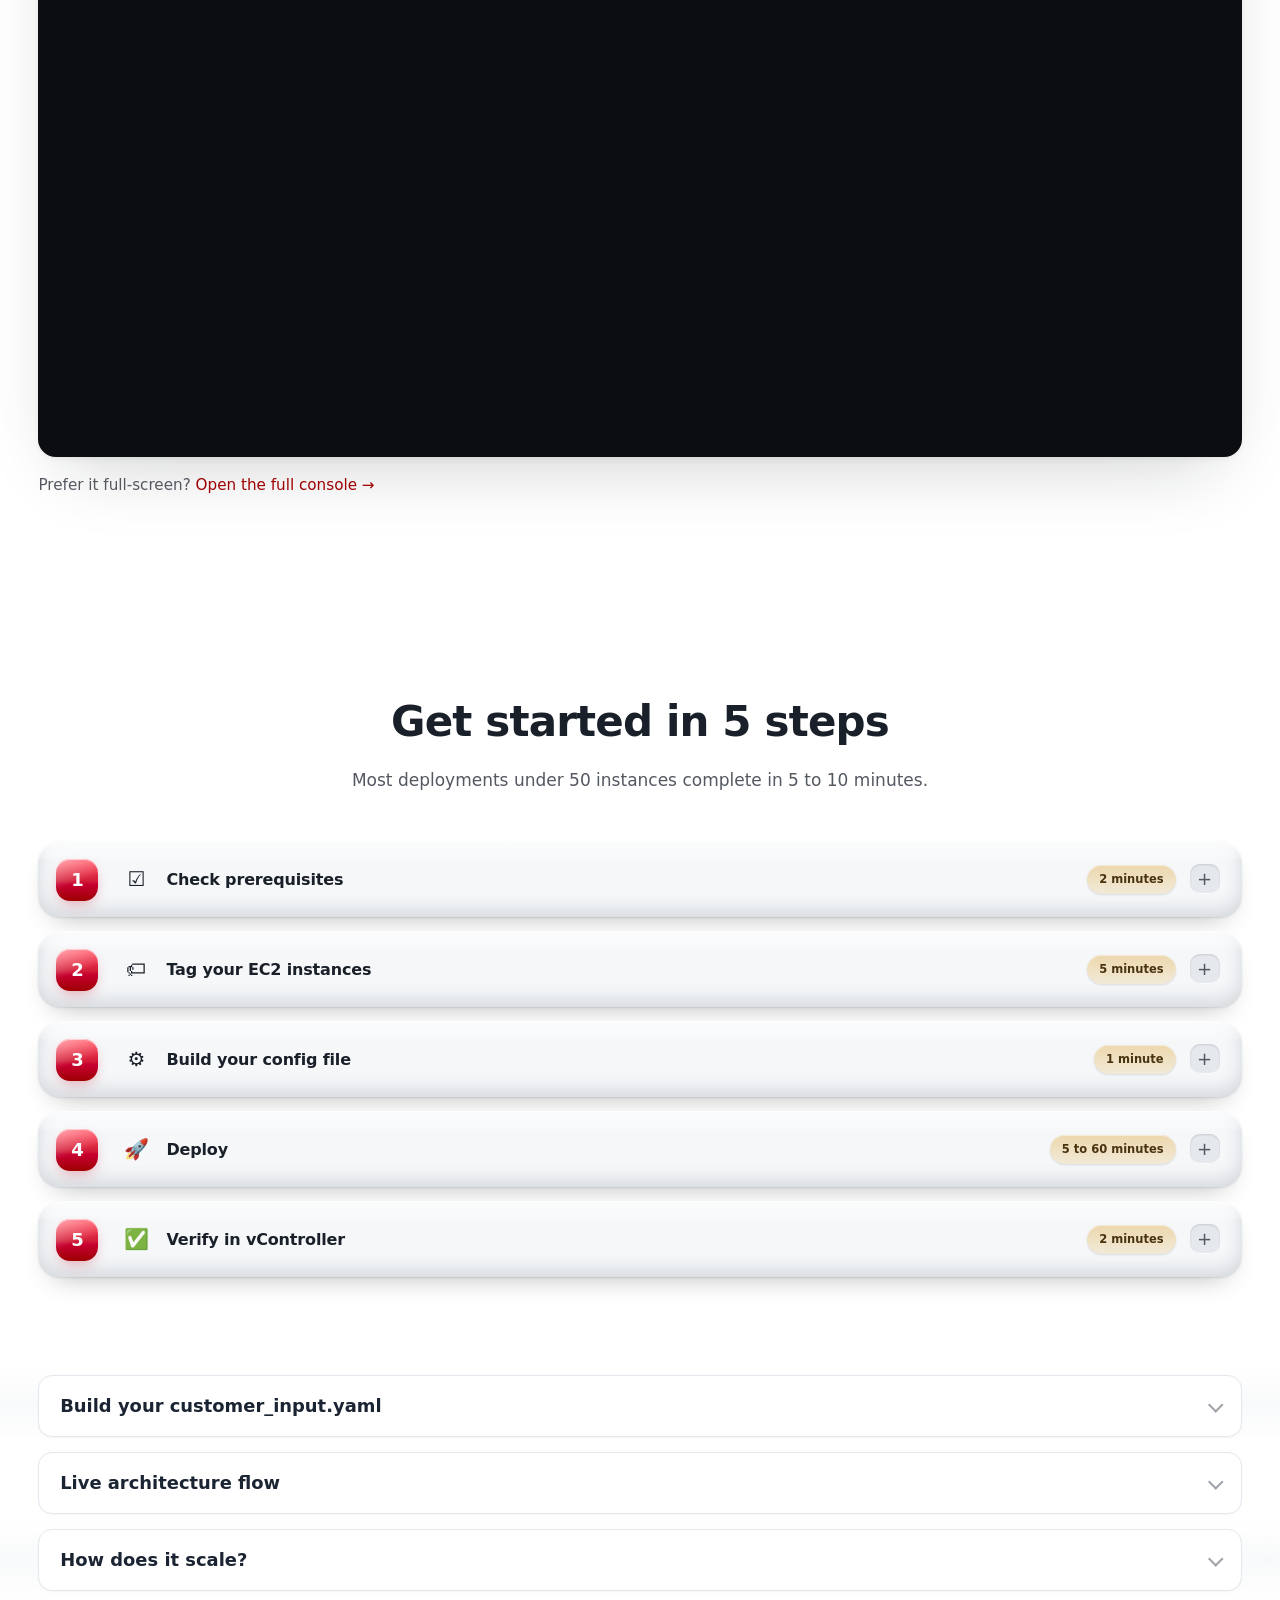
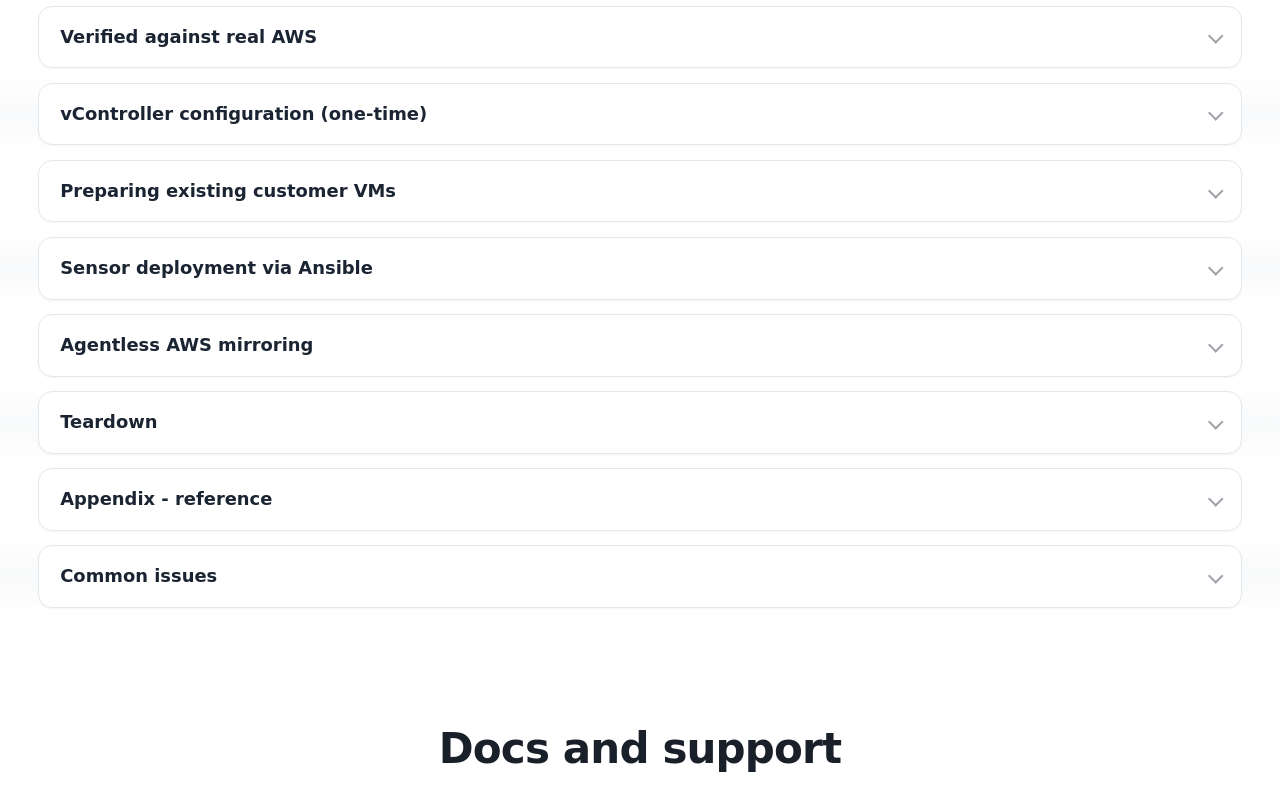
==== commit 6ddc9708: "docker: port the Azure audit fixes; the AWS image could not deploy either The same audit that broke " ====
--- a/docs/index.html
+++ b/docs/index.html
@@ -527,24 +527,25 @@
           <summary><span class="sc-t">Run from Docker</span></summary>
           <div class="sc-body">
         
-        <p class="lede">Pinned image with Ansible, the AWS SDKs, and pywinrm. Works from your laptop, a CI runner, or any container host.</p>
+        <p class="lede">A ready-built image with Ansible, the AWS SDKs, the Session Manager plugin and pywinrm. Works from your laptop, a CI runner, or any container host.</p>
 
         <div class="full-stack-cmd-wrap">
-          <pre id="docker-cmd"><code>docker run --rm -it \
-  -v $(pwd)/customer_input.yaml:/work/customer_input.yaml \
-  -v $HOME/.ssh:/root/.ssh:ro \
+          <pre id="docker-cmd"><code>docker run --rm -it --platform linux/amd64 \
+  -v "$(pwd)/customer_input.yaml:/work/customer_input.yaml:ro" \
+  -v "$(pwd)/files:/work/files:ro" \
+  -v "$HOME/.ssh/id_rsa:/root/.ssh/id_rsa:ro" \
   -e AWS_ACCESS_KEY_ID -e AWS_SECRET_ACCESS_KEY \
-  -e AWS_DEFAULT_REGION \
+  -e AWS_SESSION_TOKEN -e AWS_DEFAULT_REGION \
   ghcr.io/keysight-tech/cloudlens-ansible-aws:latest</code></pre>
           <button class="copy-btn" data-copy="docker-cmd" type="button" aria-label="Copy docker run command">Copy</button>
         </div>
 
-        <p class="full-stack-note">AWS credentials are passed via environment variables (use <code>scripts/setup_aws_creds.sh</code> to configure a profile). Same behavior as the CloudShell quickstart, just packaged for CI/CD or repeat customer deployments.</p>
+        <p class="full-stack-note">Run it from the folder that holds <code>customer_input.yaml</code>; discovery uses the <code>aws:</code> settings in it, exactly like the CloudShell quickstart. AWS credentials come in as environment variables (<code>AWS_SESSION_TOKEN</code> only for temporary ones), or use <code>-e AWS_PROFILE -v "$HOME/.aws:/root/.aws:ro"</code>. Windows instances are reached over SSM, so no WinRM password is needed; <code>files/</code> is only for a pre-staged Windows installer and can stay empty. Only the key file is mounted, not all of <code>~/.ssh</code>: a mounted <code>~/.ssh/config</code> is ignored inside the container. The container exits non-zero when the credentials fail, when no instance matches, or when a host fails. Add <code>-v "$(pwd)/logs:/work/logs"</code> to keep <code>ansible.log</code>.</p>
 
         <div class="full-stack-paths">
           <div class="path-card">
             <h4><span class="path-icon" aria-hidden="true">&#128230;</span> Image registry</h4>
-            <p>Image is published to GitHub Container Registry on every push to <code>main</code>: <code>ghcr.io/keysight-tech/cloudlens-ansible-aws</code>.</p>
+            <p>Rebuilt, smoke-tested and published to <code>ghcr.io/keysight-tech/cloudlens-ansible-aws</code> whenever a file in the image changes on <code>main</code>. Every build is also tagged <code>main-&lt;sha&gt;</code>, so a pipeline can pin one.</p>
             <a class="btn btn-secondary" href="https://github.com/Keysight-Tech/cloudlens-ansible-aws/pkgs/container/cloudlens-ansible-aws" target="_blank" rel="noopener">View on ghcr.io</a>
           </div>
           <div class="path-card">
@@ -556,7 +557,14 @@
           </div>
           <div class="path-card">
             <h4><span class="path-icon" aria-hidden="true">&#129302;</span> CI/CD pattern</h4>
-            <p>Drop the same <code>docker run</code> into GitHub Actions, GitLab CI, Jenkins, or CodeBuild. Mount your <code>customer_input.yaml</code> as a build artifact.</p>
+            <p>GitHub Actions, GitLab CI, Jenkins and CodeBuild have no terminal, so drop <code>-it</code>, and pin a <code>main-&lt;sha&gt;</code> tag instead of <code>latest</code>:</p>
+            <pre><code>docker run --rm --platform linux/amd64 \
+  -v "$PWD/customer_input.yaml:/work/customer_input.yaml:ro" \
+  -v "$PWD/files:/work/files:ro" \
+  -v "$HOME/.ssh/id_rsa:/root/.ssh/id_rsa:ro" \
+  -e AWS_ACCESS_KEY_ID -e AWS_SECRET_ACCESS_KEY \
+  -e AWS_SESSION_TOKEN -e AWS_DEFAULT_REGION \
+  ghcr.io/keysight-tech/cloudlens-ansible-aws:main-&lt;sha&gt;</code></pre>
           </div>
         </div>
       </div>
@@ -575,18 +583,6 @@
           <iframe id="clc-frame" src="console.html?embed=1&amp;v=2" title="CloudLens deployment console" loading="lazy"></iframe>
         </div>
         <p class="lede" style="margin-top:1rem;font-size:.95rem">Prefer it full-screen? <a href="console.html">Open the full console &rarr;</a></p>
-        <div class="card-grid" style="margin-top:1.75rem">
-          <article class="card">
-            <h3>Run the console on your own machine</h3>
-            <p>The page above is a replay. The real one is a program you start next to your own AWS credentials, and it drives the same <code>deploy-stack.sh</code> this site hands you for CloudShell. One command:</p>
-            <pre style="margin:0 0 12px;padding:14px 16px;border-radius:14px;overflow-x:auto;background:var(--code-bg);color:var(--code-ink);font-family:var(--mono);font-size:12.5px;line-height:1.55;box-shadow:inset 0 2px 6px oklch(0% 0 0 / .35)"><code style="background:transparent;box-shadow:none;padding:0;color:inherit;font-family:inherit;white-space:pre">git clone https://github.com/Keysight-Tech/cloudlens-ansible-aws.git
-cd cloudlens-ansible-aws/console
-python3 -m cloudlens_console</code></pre>
-            <p>It opens <code>http://localhost:8760</code> with six screens on the automation: pre-flight checks with the fix beside each failure, a wizard that ends in a plan you can read before anything runs, the deploy as it happens including the questions it asks you, a read-only view of a stack that is already up, KVO licensing, and a teardown that makes you type the stack name back. Python 3.9+ plus the AWS CLI, <code>bash</code> and <code>ssh</code>, which every machine that already runs this automation has; nothing to install.</p>
-            <p>It binds loopback only and uses your shell&rsquo;s AWS identity, so nothing is hosted and no credential leaves the machine. What the wizard writes is a profile file the CLI replays with one flag, which means every run you click through reproduces in a terminal.</p>
-            <p><a href="console.html">Open the console page &rarr;</a> &nbsp;&#183;&nbsp; <a href="https://github.com/Keysight-Tech/cloudlens-ansible-aws/blob/main/console/README.md" target="_blank" rel="noopener">Console README &rarr;</a></p>
-          </article>
-        </div>
       </div>
     </section>
     <script>window.addEventListener("message",function(e){if(e&&e.data&&typeof e.data.clc==="number"){var f=document.getElementById("clc-frame");if(f)f.style.height=(e.data.clc+8)+"px";}});</script>
@@ -685,8 +681,14 @@
                   </div>
                   <div class="path-card">
                     <h4><span class="path-emoji" aria-hidden="true">&#128011;</span> Tier 3: Docker</h4>
-                    <p>Reproducible. Pinned versions. Best for: CI or repeat deployments.</p>
-<pre><code>docker run --rm -it -v $(pwd)/customer_input.yaml:/work/customer_input.yaml ghcr.io/keysight-tech/cloudlens-ansible-aws:latest</code></pre>
+                    <p>The same image every run. Best for: CI or repeat deployments. Details in <a href="#docker">Run from Docker</a>.</p>
+<pre><code>docker run --rm -it --platform linux/amd64 \
+  -v "$(pwd)/customer_input.yaml:/work/customer_input.yaml:ro" \
+  -v "$(pwd)/files:/work/files:ro" \
+  -v "$HOME/.ssh/id_rsa:/root/.ssh/id_rsa:ro" \
+  -e AWS_ACCESS_KEY_ID -e AWS_SECRET_ACCESS_KEY \
+  -e AWS_SESSION_TOKEN -e AWS_DEFAULT_REGION \
+  ghcr.io/keysight-tech/cloudlens-ansible-aws:latest</code></pre>
                   </div>
                 </div>
               </div>
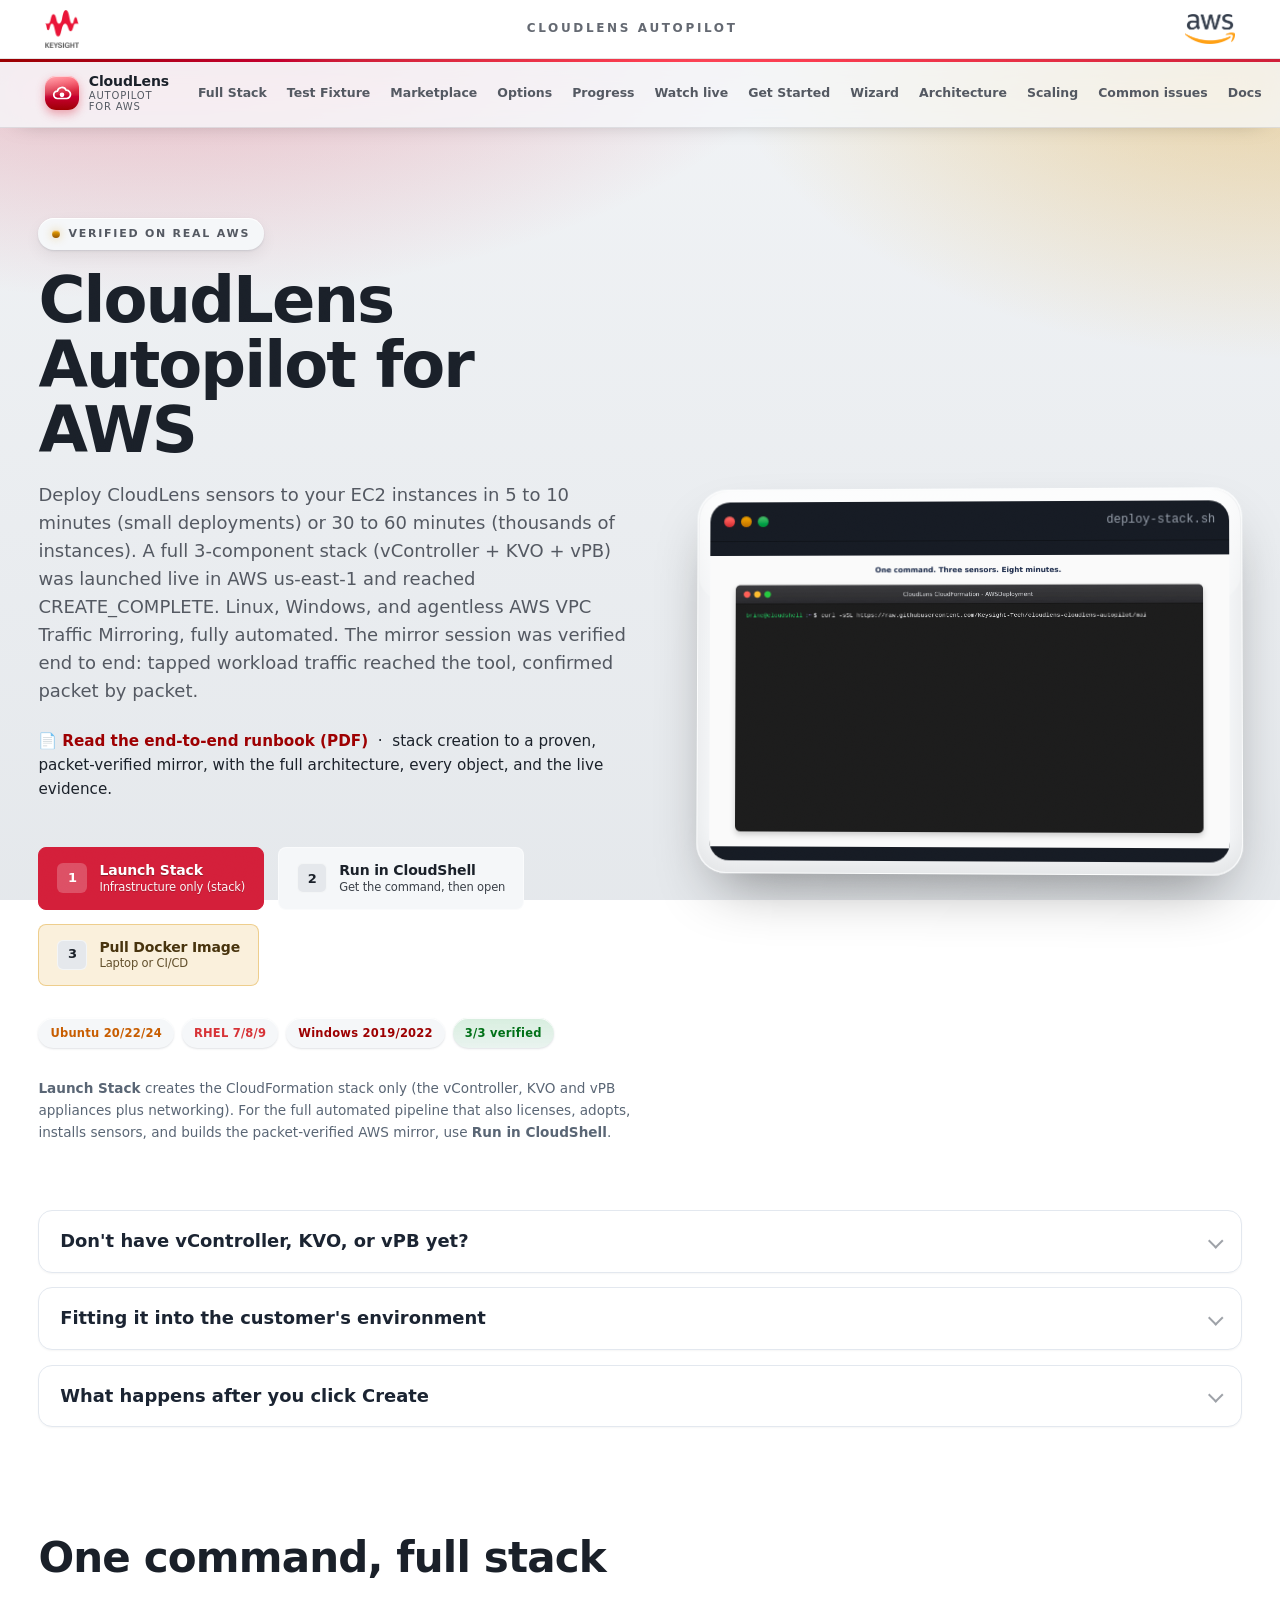
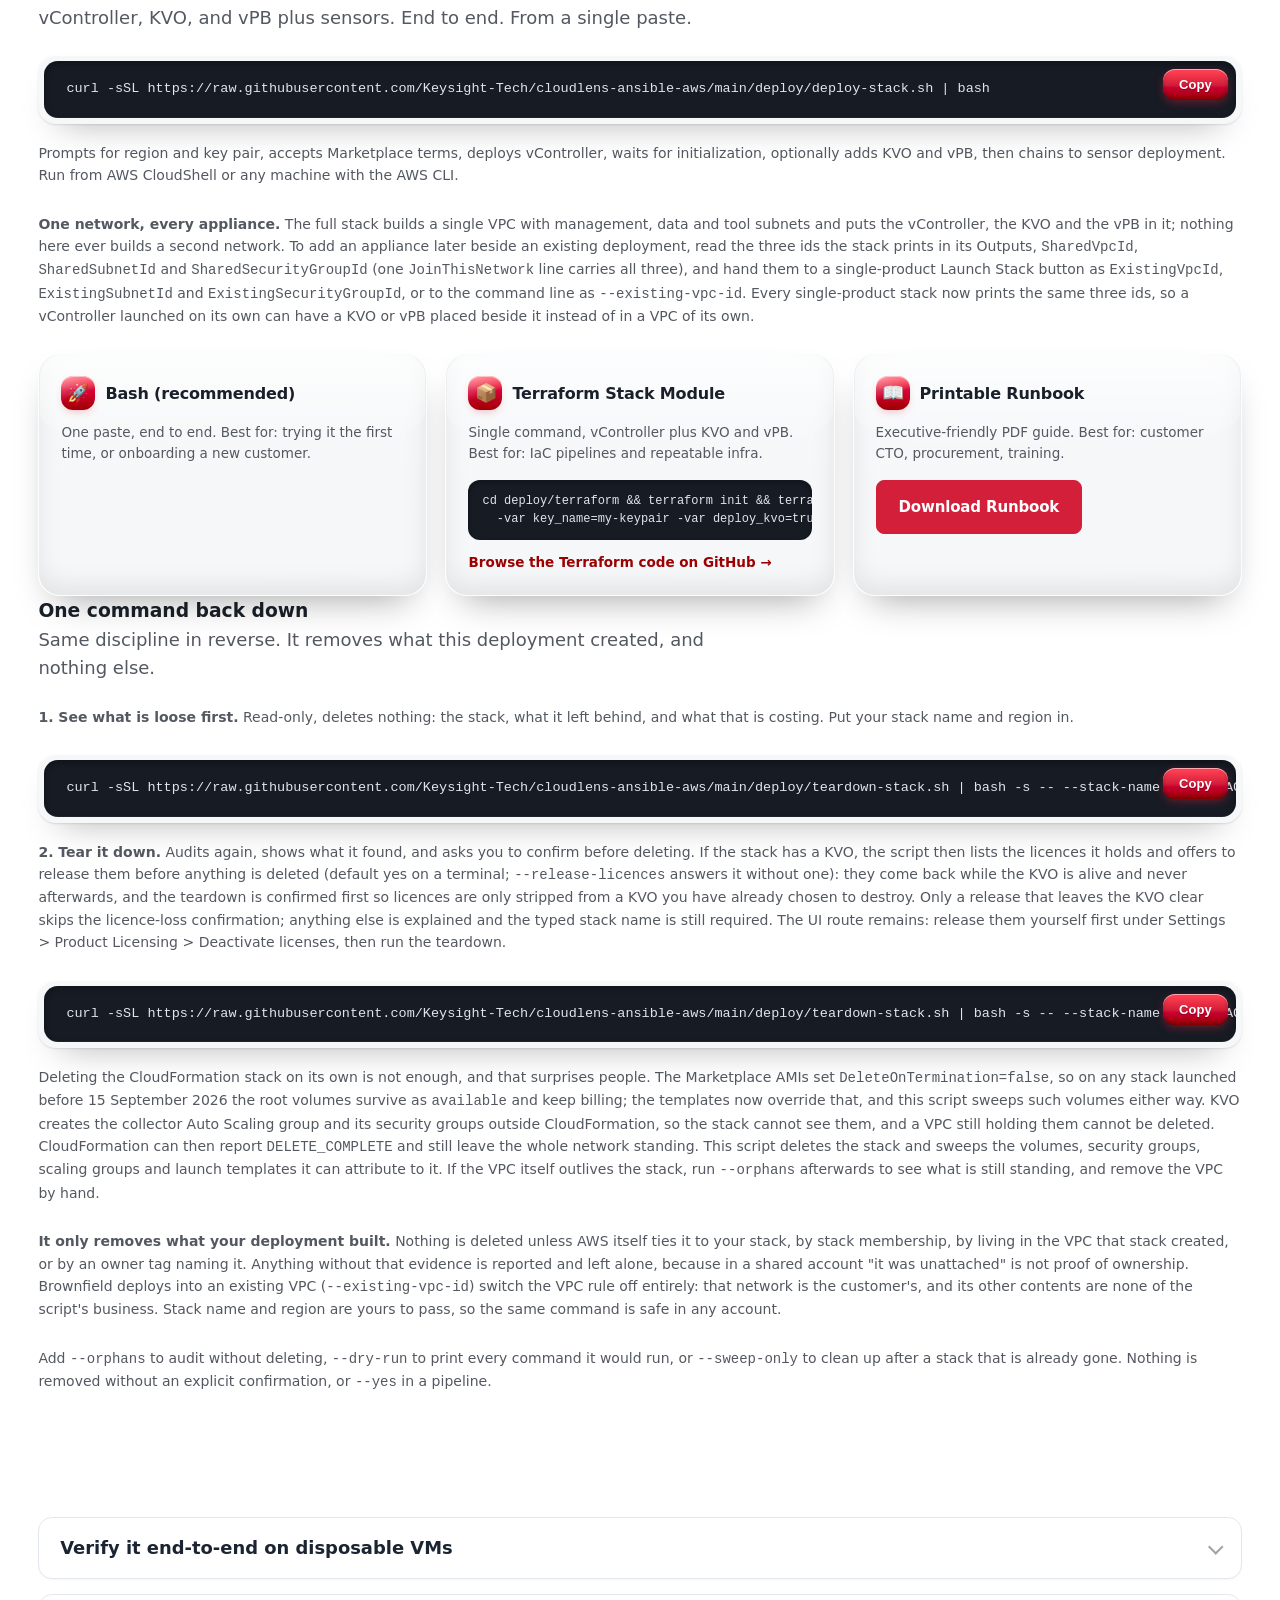
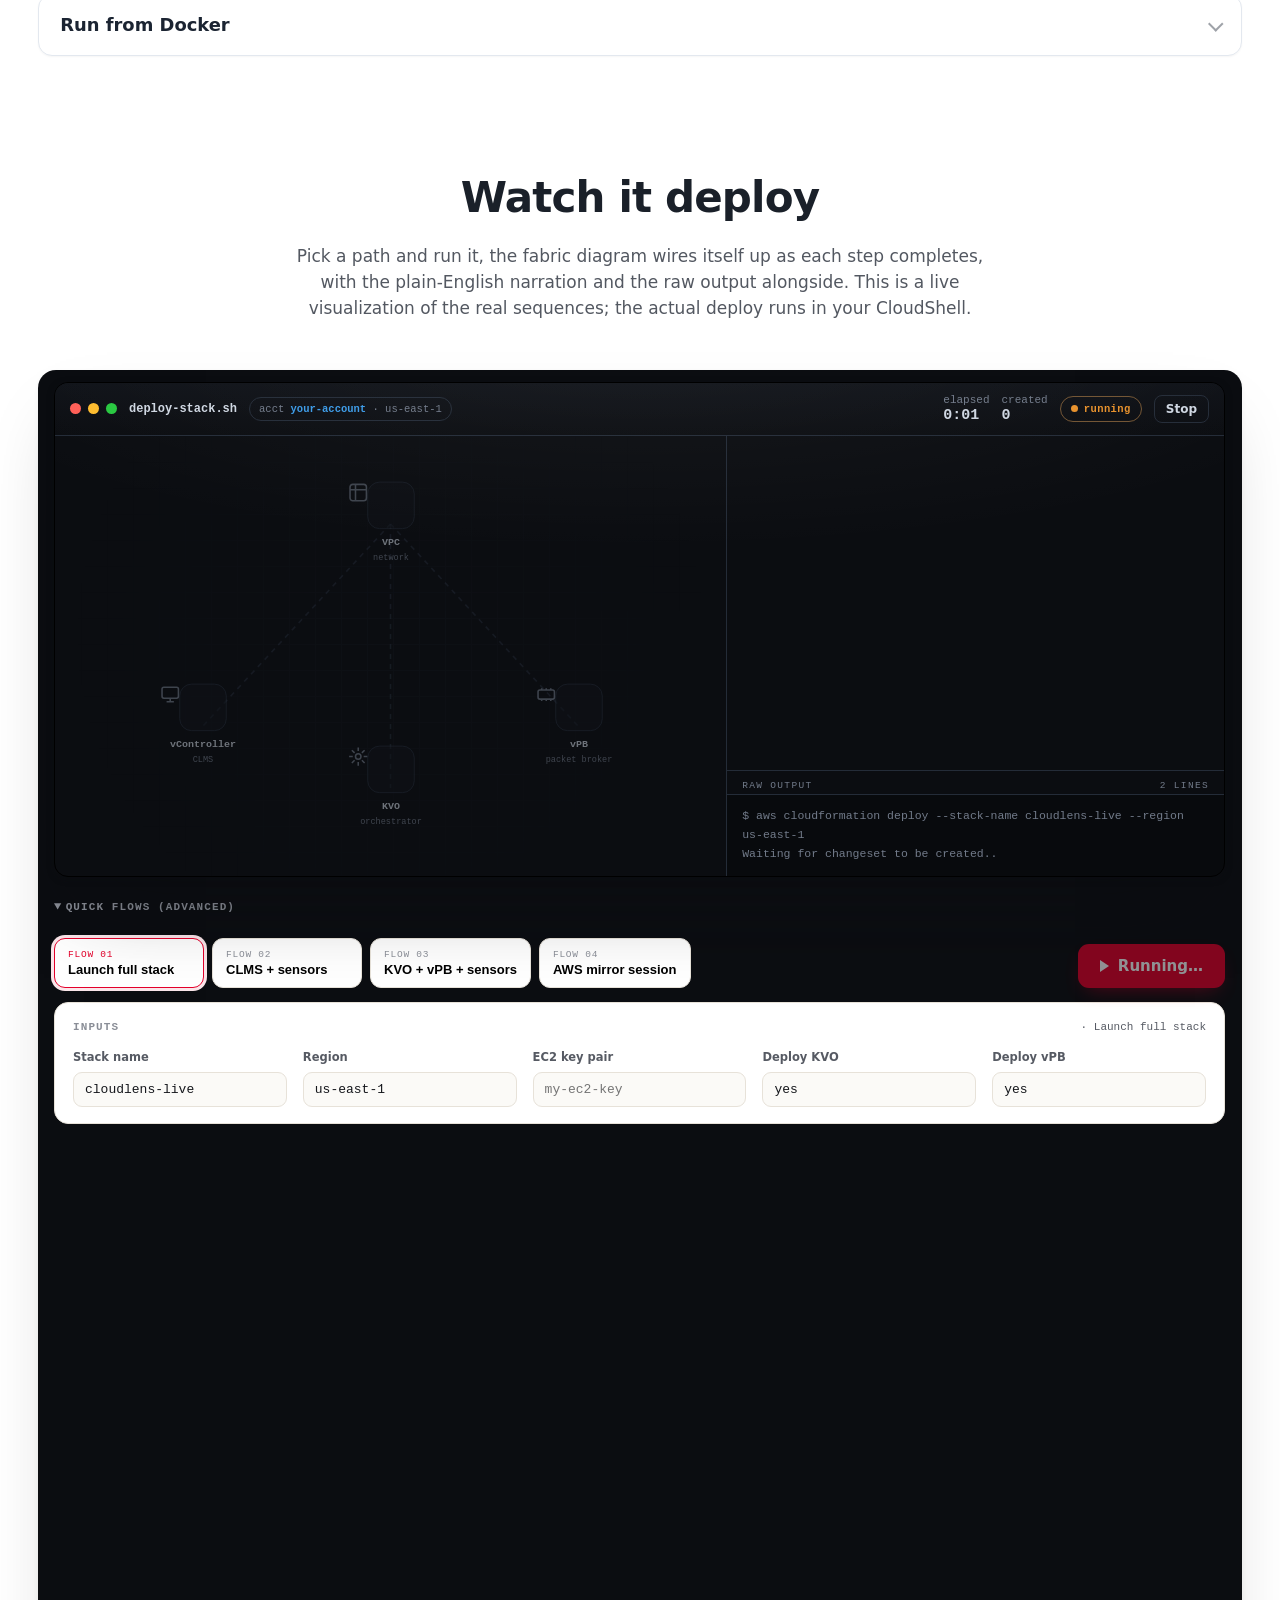
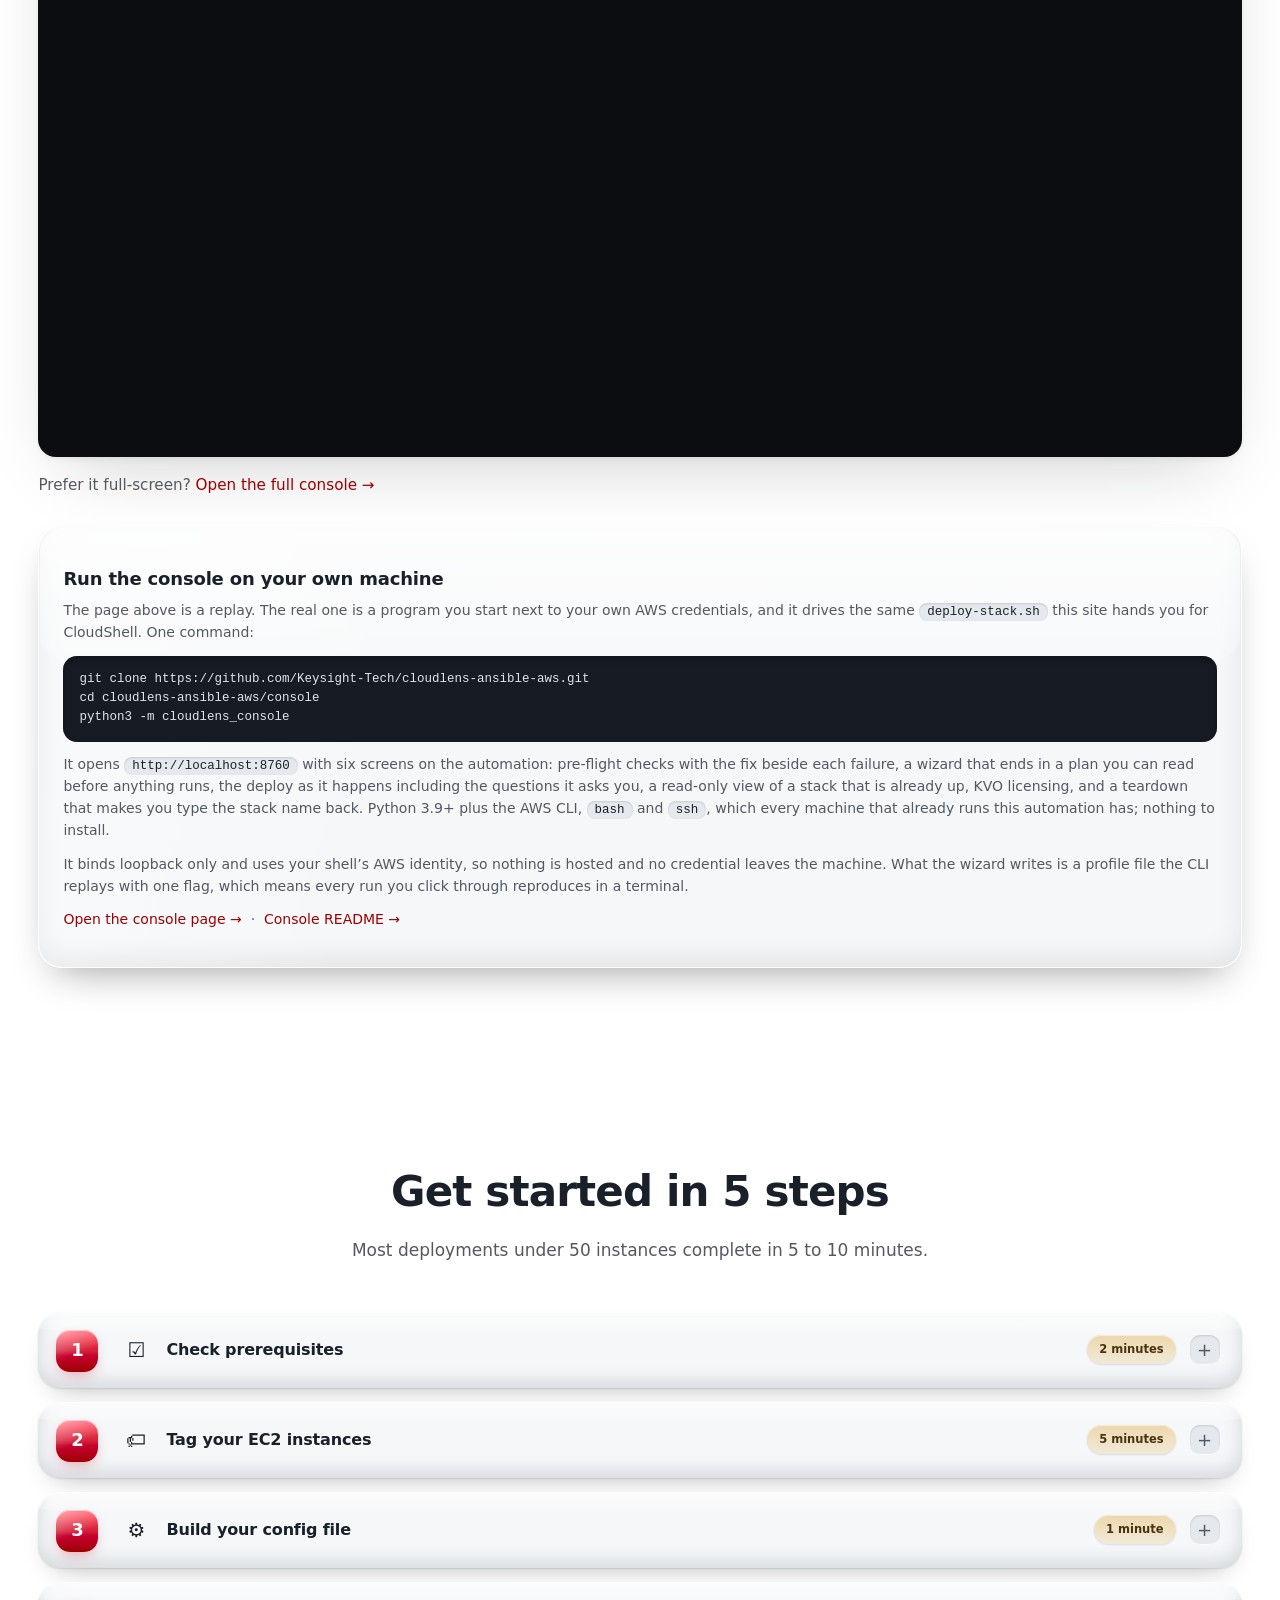
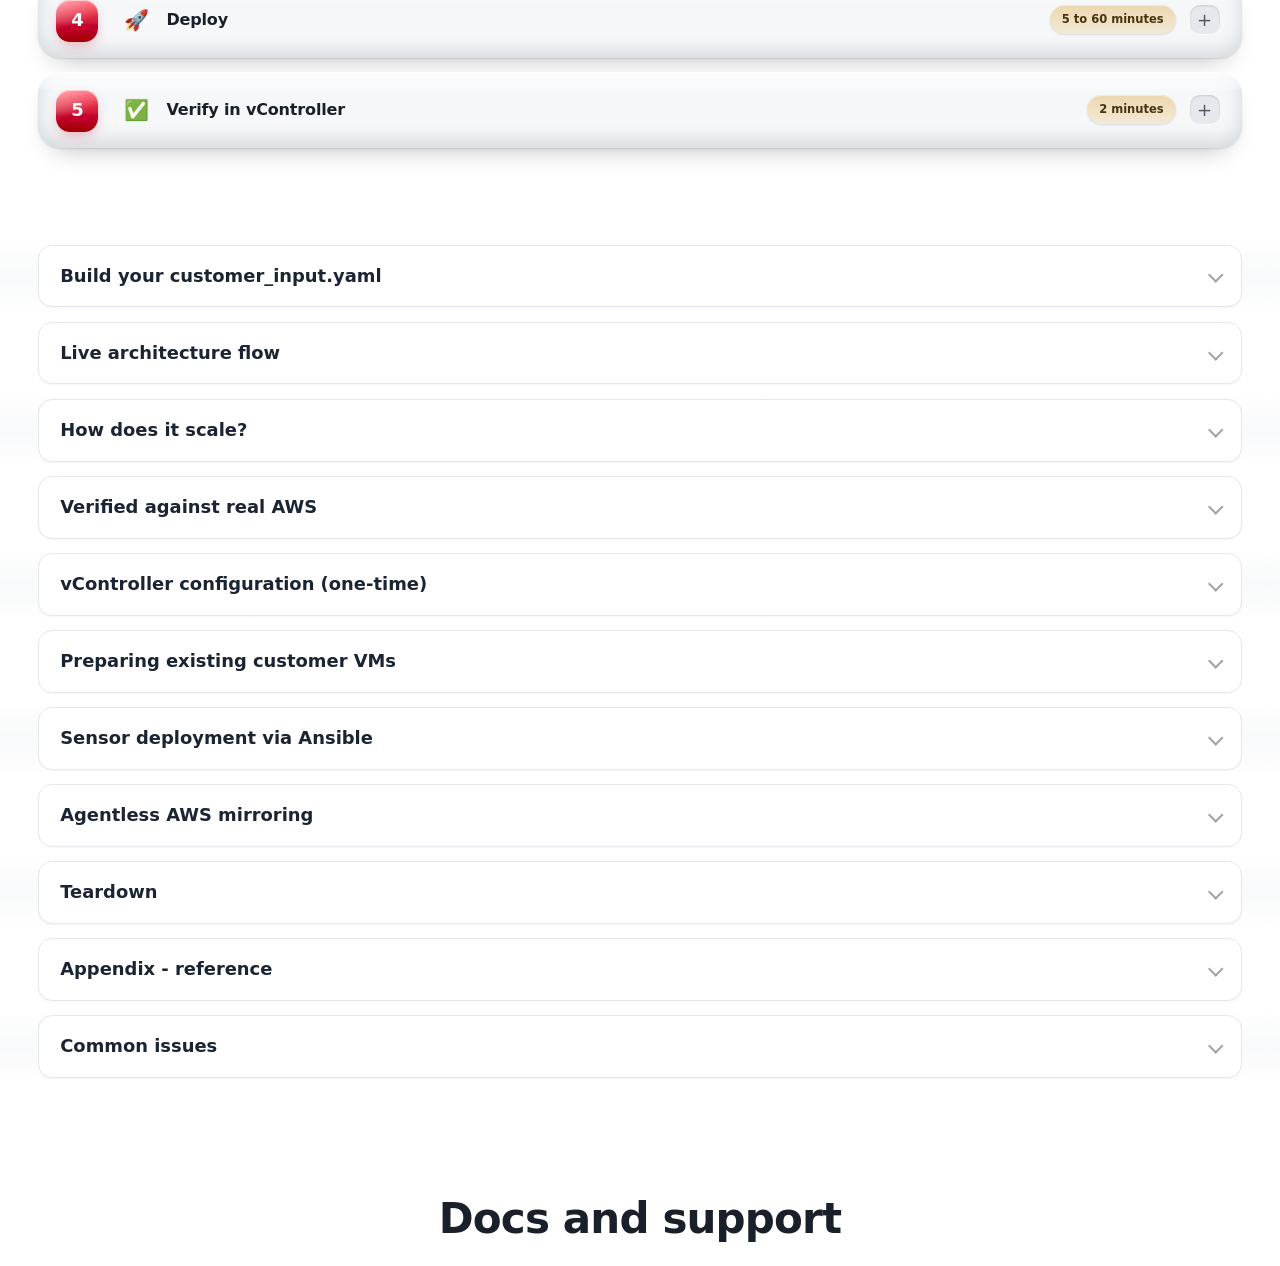
==== commit 488fceda: "Merge remote-tracking branch 'origin/main'" ====
--- a/docs/index.html
+++ b/docs/index.html
@@ -583,6 +583,18 @@
           <iframe id="clc-frame" src="console.html?embed=1&amp;v=2" title="CloudLens deployment console" loading="lazy"></iframe>
         </div>
         <p class="lede" style="margin-top:1rem;font-size:.95rem">Prefer it full-screen? <a href="console.html">Open the full console &rarr;</a></p>
+        <div class="card-grid" style="margin-top:1.75rem">
+          <article class="card">
+            <h3>Run the console on your own machine</h3>
+            <p>The page above is a replay. The real one is a program you start next to your own AWS credentials, and it drives the same <code>deploy-stack.sh</code> this site hands you for CloudShell. One command:</p>
+            <pre style="margin:0 0 12px;padding:14px 16px;border-radius:14px;overflow-x:auto;background:var(--code-bg);color:var(--code-ink);font-family:var(--mono);font-size:12.5px;line-height:1.55;box-shadow:inset 0 2px 6px oklch(0% 0 0 / .35)"><code style="background:transparent;box-shadow:none;padding:0;color:inherit;font-family:inherit;white-space:pre">git clone https://github.com/Keysight-Tech/cloudlens-ansible-aws.git
+cd cloudlens-ansible-aws/console
+python3 -m cloudlens_console</code></pre>
+            <p>It opens <code>http://localhost:8760</code> with six screens on the automation: pre-flight checks with the fix beside each failure, a wizard that ends in a plan you can read before anything runs, the deploy as it happens including the questions it asks you, a read-only view of a stack that is already up, KVO licensing, and a teardown that makes you type the stack name back. Python 3.9+ plus the AWS CLI, <code>bash</code> and <code>ssh</code>, which every machine that already runs this automation has; nothing to install.</p>
+            <p>It binds loopback only and uses your shell&rsquo;s AWS identity, so nothing is hosted and no credential leaves the machine. What the wizard writes is a profile file the CLI replays with one flag, which means every run you click through reproduces in a terminal.</p>
+            <p><a href="console.html">Open the console page &rarr;</a> &nbsp;&#183;&nbsp; <a href="https://github.com/Keysight-Tech/cloudlens-ansible-aws/blob/main/console/README.md" target="_blank" rel="noopener">Console README &rarr;</a></p>
+          </article>
+        </div>
       </div>
     </section>
     <script>window.addEventListener("message",function(e){if(e&&e.data&&typeof e.data.clc==="number"){var f=document.getElementById("clc-frame");if(f)f.style.height=(e.data.clc+8)+"px";}});</script>
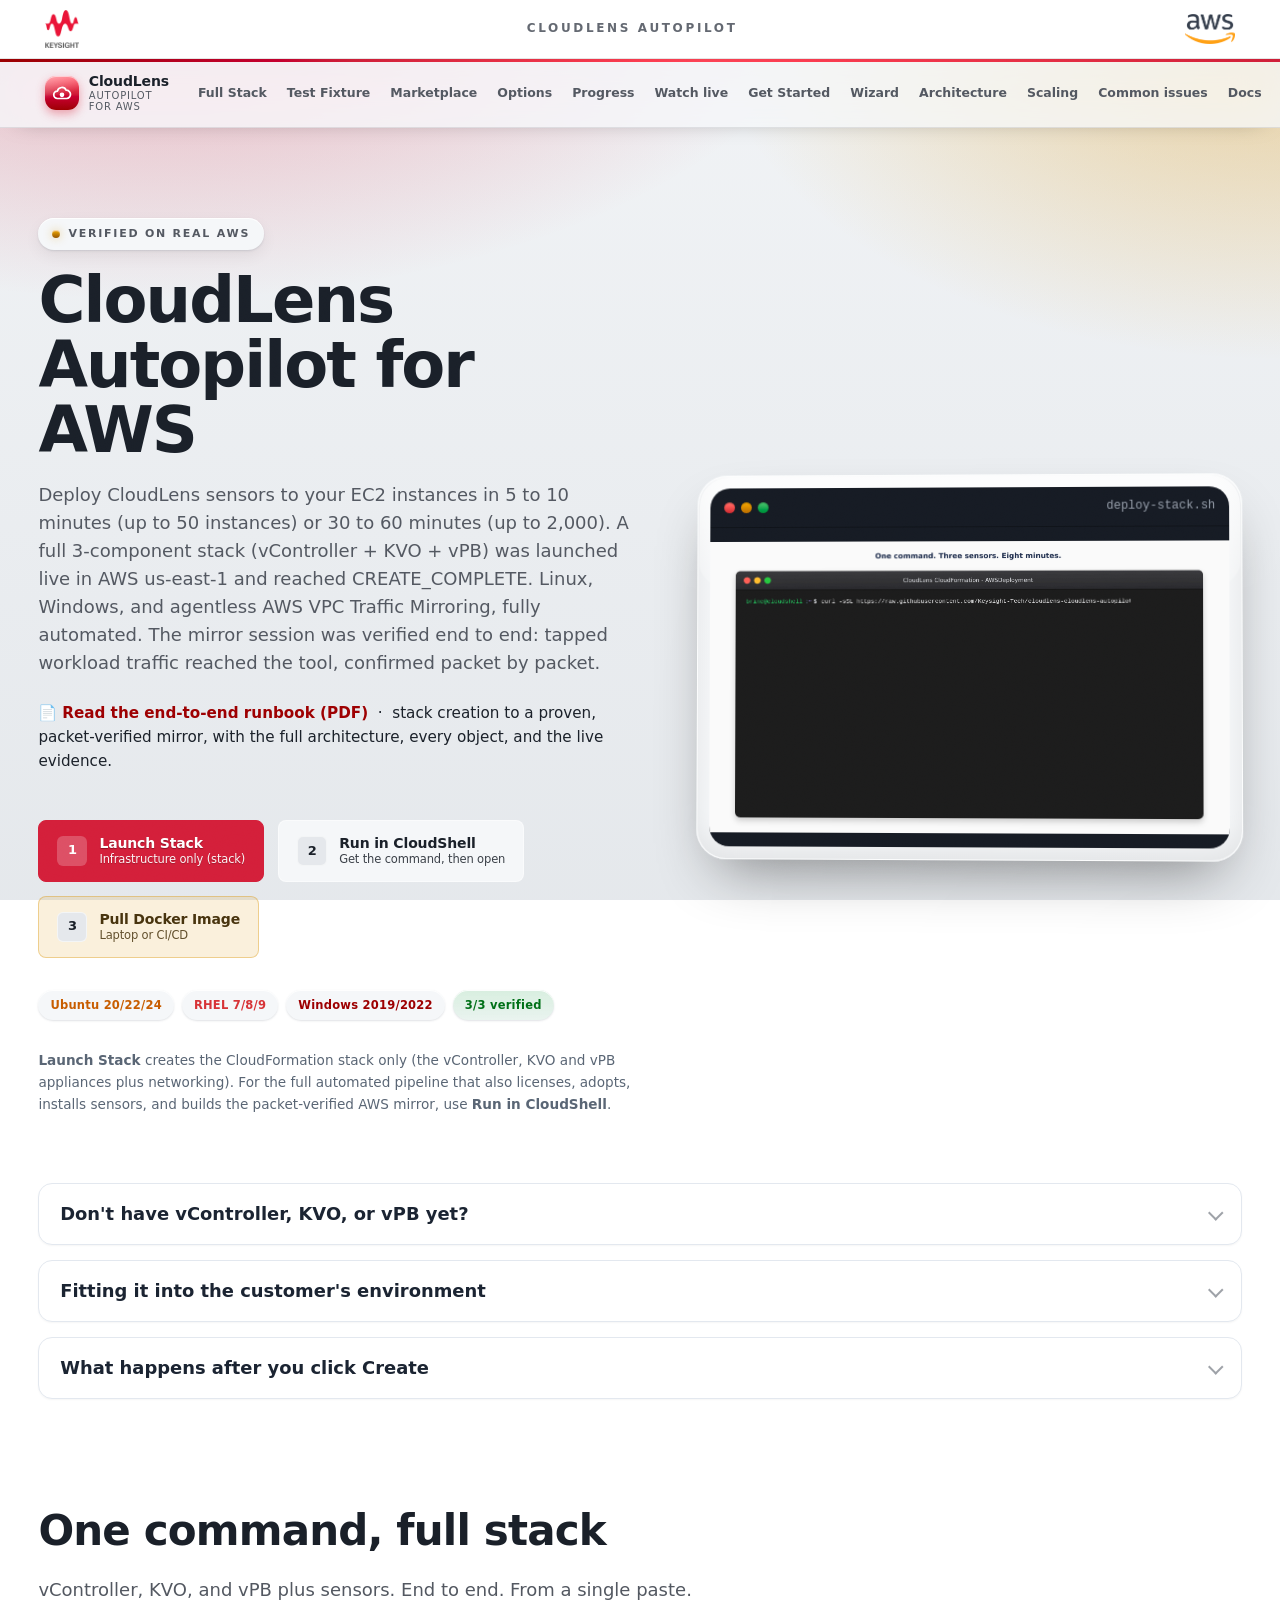
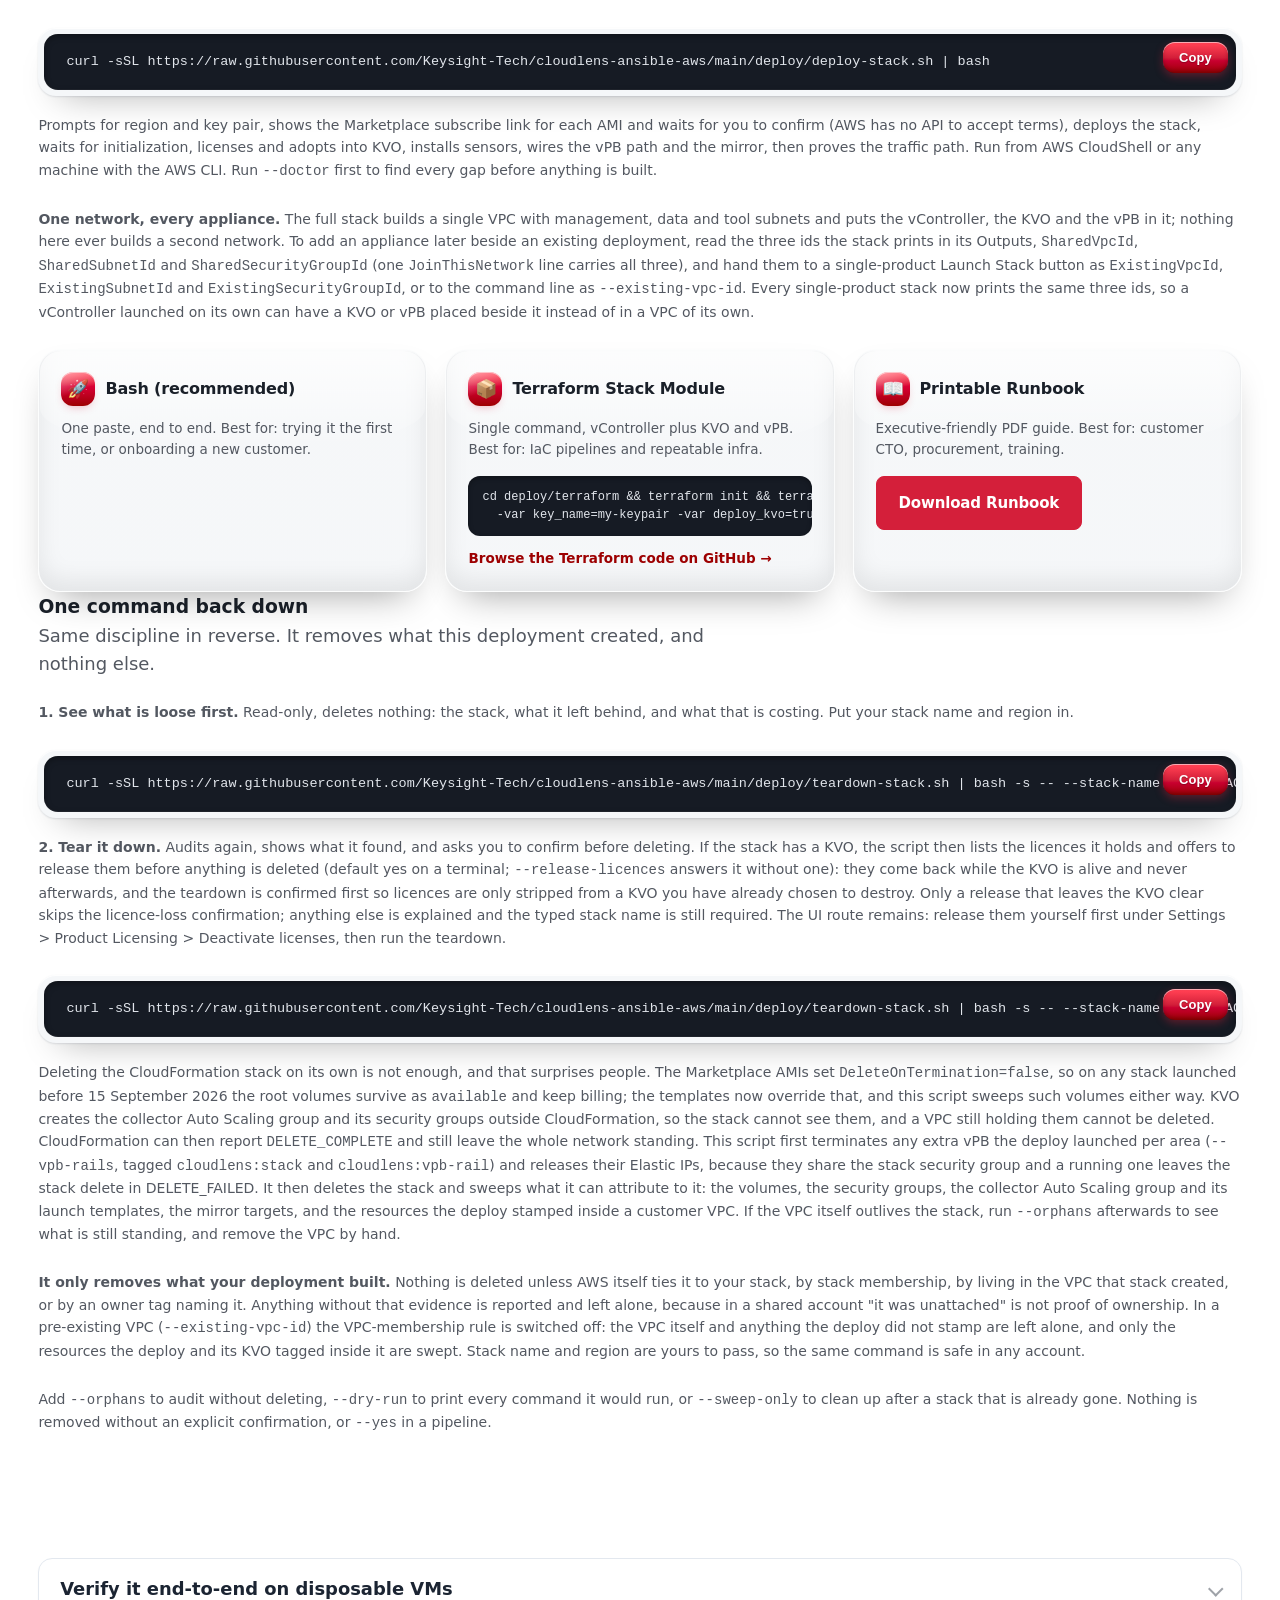
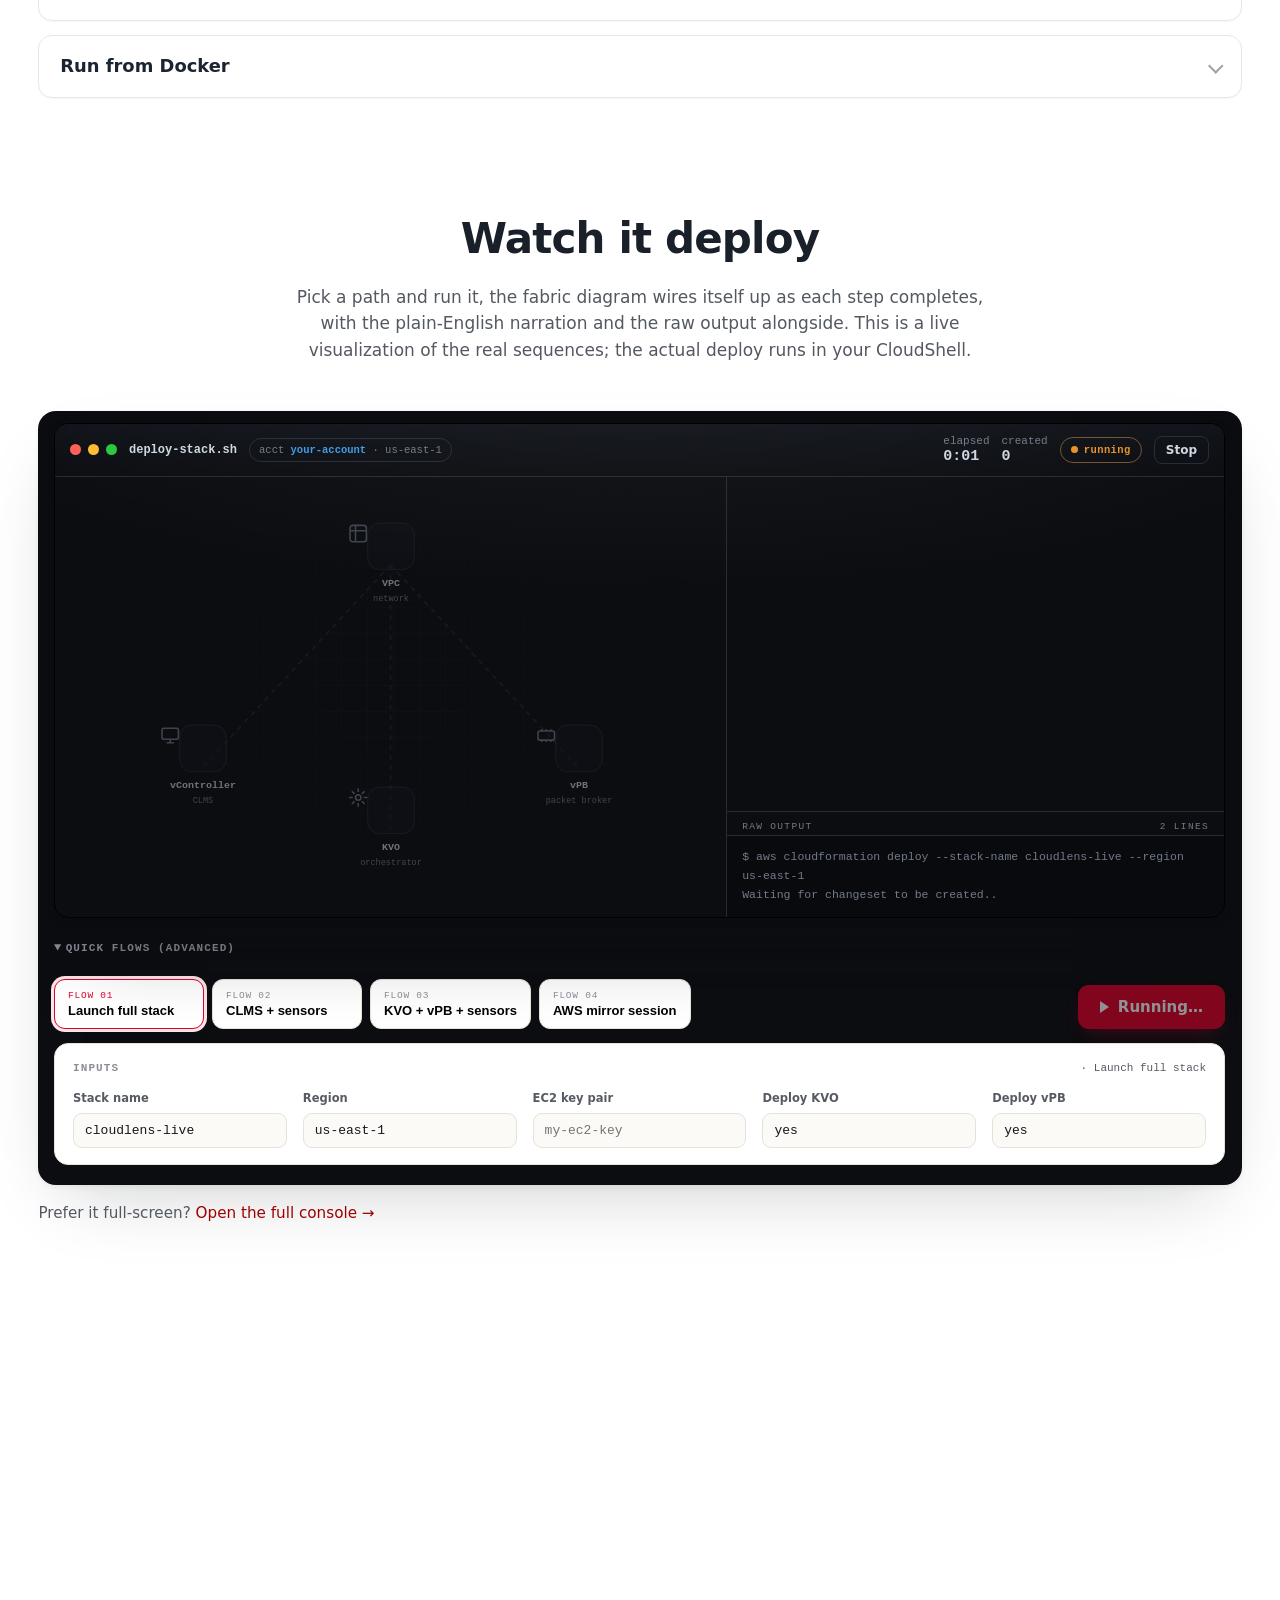
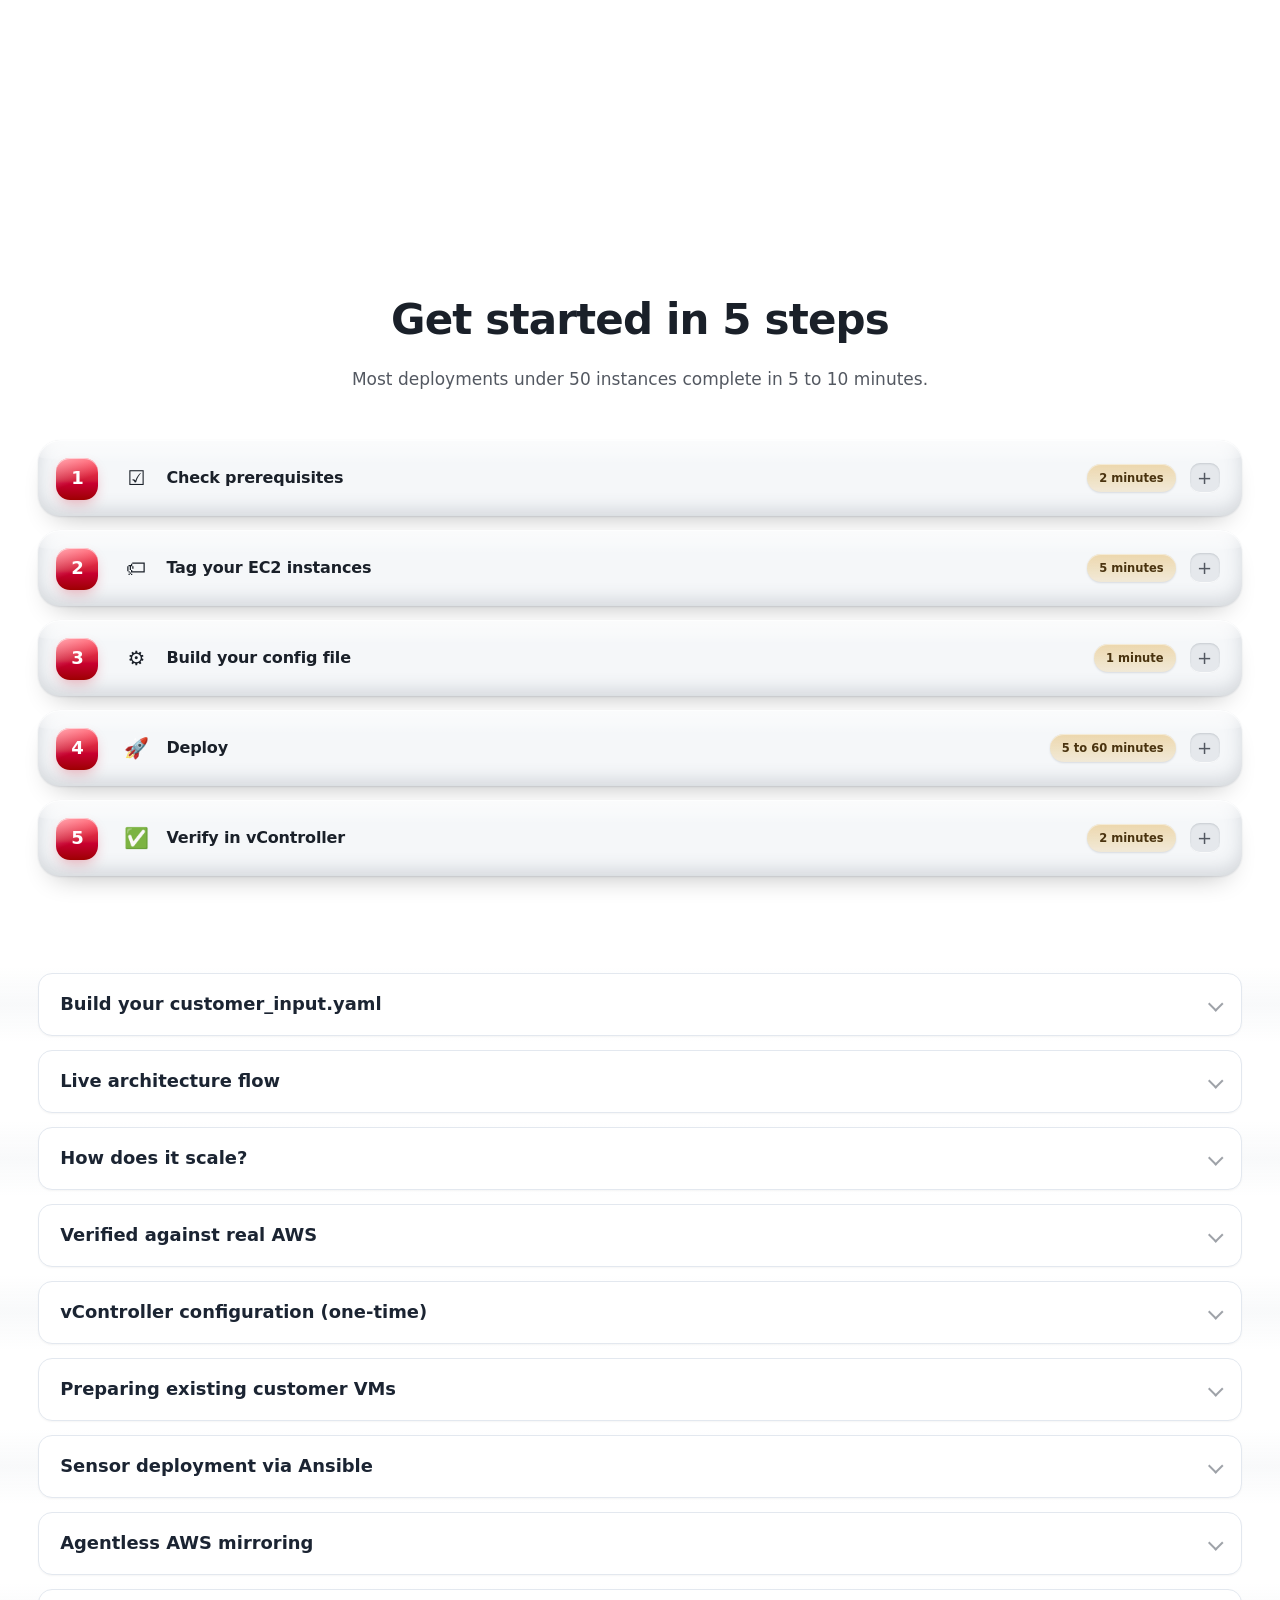
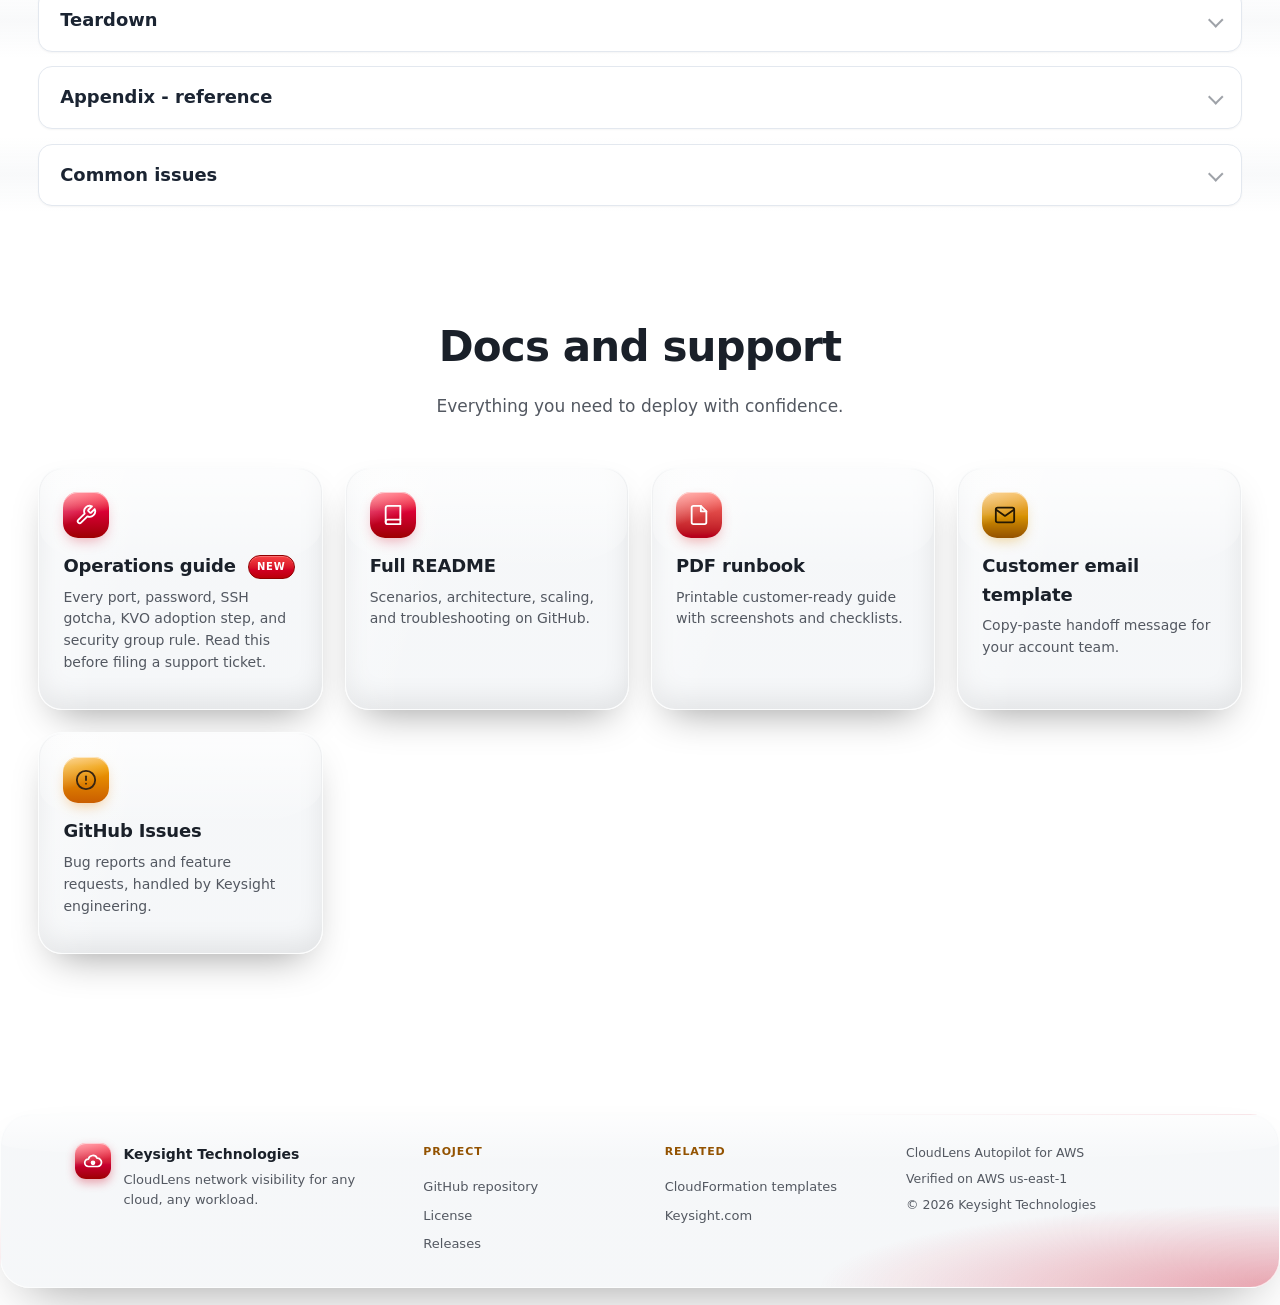
==== commit 61e00a48: "Docs: bring every page level with the code after the brownfield proof Three passes over README, the " ====
--- a/docs/index.html
+++ b/docs/index.html
@@ -106,7 +106,7 @@
             Verified on real AWS
           </span>
           <h1>CloudLens Autopilot for AWS</h1>
-          <p class="lede">Deploy CloudLens sensors to your EC2 instances in 5 to 10 minutes (small deployments) or 30 to 60 minutes (thousands of instances). A full 3-component stack (vController + KVO + vPB) was launched live in AWS us-east-1 and reached CREATE_COMPLETE. Linux, Windows, and agentless AWS VPC Traffic Mirroring, fully automated. The mirror session was verified end to end: tapped workload traffic reached the tool, confirmed packet by packet.</p>
+          <p class="lede">Deploy CloudLens sensors to your EC2 instances in 5 to 10 minutes (up to 50 instances) or 30 to 60 minutes (up to 2,000). A full 3-component stack (vController + KVO + vPB) was launched live in AWS us-east-1 and reached CREATE_COMPLETE. Linux, Windows, and agentless AWS VPC Traffic Mirroring, fully automated. The mirror session was verified end to end: tapped workload traffic reached the tool, confirmed packet by packet.</p>
           <p style="margin:6px 0 18px;font-size:0.95rem;">
             &#128196; <a href="CloudLens_AWS_ZoneTapping_EndToEnd.pdf" target="_blank" rel="noopener" style="font-weight:600;">Read the end-to-end runbook (PDF)</a>
             &nbsp;&#183;&nbsp; stack creation to a proven, packet-verified mirror, with the full architecture, every object, and the live evidence.
@@ -234,7 +234,7 @@
             <h3>Vision Orchestrator (KVO) <span class="new-tag">NEW</span></h3>
             <p>Optional. Centralizes the vPB fleet and automates AWS VPC Traffic Mirroring.</p>
             <ul>
-              <li>Version from the Marketplace AMI (KVO 2.13.x)</li>
+              <li>Version: KVO 2.13.0, the Marketplace image the stack resolves (<code>kvo-2.13.0-prod</code>). The 2026-09-28 and 2026-10-07 proofs ran KVO 3.1.0</li>
               <li>One instance, <code>c5.2xlarge</code> (Marketplace-fixed)</li>
               <li>SSH: <code>ssh -p 9022 admin@&lt;kvo-ip&gt;</code> (port 9022, not 22)</li>
               <li>Code: <a href="https://github.com/Keysight-Tech/cloudlens-ansible-aws/tree/main/deploy/terraform/kvo" target="_blank" rel="noopener">Terraform module</a> &middot; <a href="https://github.com/Keysight-Tech/cloudlens-ansible-aws/blob/main/deploy/cloudformation/kvo.yaml" target="_blank" rel="noopener">CloudFormation template</a></li>
@@ -289,15 +289,17 @@
           <h3>&#127970; Deploy into an existing VPC (brownfield)</h3>
           <p>Name a VPC and subnet and the stack creates <strong>no networking at all</strong>: no VPC, no subnets, no internet gateway, no routes. The instances land beside the workloads they monitor.</p>
           <ul>
-            <li><code>ExistingVpcId</code> + <code>ExistingSubnetId</code> &mdash; required together</li>
-            <li><code>ExistingDataSubnetId</code> &mdash; optional, puts the vPB data plane in its own subnet</li>
-            <li><code>ExistingSecurityGroupId</code> &mdash; optional, attaches a pre-approved SG instead of creating one. <code>AdminIngressCidr</code> is then ignored.</li>
+            <li><code>ExistingVpcId</code> + <code>ExistingSubnetId</code>: required together (CLI: <code>--existing-vpc-id</code>, <code>--existing-subnet-id</code>)</li>
+            <li><code>ExistingDataSubnetId</code> + <code>ExistingToolSubnetId</code>: supply BOTH to give the vPB its ingress and egress data plane in your VPC. Without both the vPB comes up management-only and cannot forward traffic. All three subnets must be in the same Availability Zone (CLI: <code>--existing-data-subnet-id</code>, <code>--existing-tool-subnet-id</code>)</li>
+            <li><code>ExistingVpcCidr</code>: the CIDR the security group opens the in-VPC ports (443, 7443, GRE as IP protocol 47, UDP 4789 and UDP 10800-10801) to. The CLI reads it from the VPC for you; set it by hand on the Launch Stack form, or nothing in your VPC reaches the appliances</li>
+            <li><code>ExistingSecurityGroupId</code>: optional, attaches a pre-approved SG instead of creating one. <code>AdminIngressCidr</code> is then ignored, and you open 22, 9022, 443, 7443, GRE (IP protocol 47), UDP 4789 and UDP 10800-10801 yourself (CLI: <code>--existing-sg-id</code>)</li>
           </ul>
           <p class="muted">Leave <code>ExistingVpcId</code> blank and the four CIDR fields build a fresh VPC instead. That single field is the greenfield / brownfield switch.</p>
           <pre><code>curl -sSL https://raw.githubusercontent.com/Keysight-Tech/cloudlens-ansible-aws/main/deploy/deploy-stack.sh | bash -s -- \
-  --existing-vpc-id vpc-0abc123 \
-  --existing-subnet-id subnet-0def456 \
+  --existing-vpc-id vpc-0abc123 --existing-subnet-id subnet-0def456 \
+  --existing-data-subnet-id subnet-0data --existing-tool-subnet-id subnet-0tool \
   --existing-sg-id sg-0aaa111</code></pre>
+          <p class="muted">Brownfield is CloudFormation only: the Terraform engine has no existing-network variables and the CLI refuses <code>--iac terraform</code> with any <code>--existing-*</code> flag rather than build a second VPC. Sensors inside your VPC register to the vController's private address (the public one is refused by the security group unless the admin CIDR is wide open); <code>CLOUDLENS_SENSOR_MANAGER_ADDR</code> overrides it for workloads elsewhere. Proven live on 2026-10-07 in an existing 10.60/16 VPC with an existing EKS cluster and pre-existing tagged workloads: VM sensors, the mirror rail and the Kubernetes rail all passed traffic.</p>
         </div>
 
         <div class="prereq-card">
@@ -318,16 +320,19 @@
 #    (or do it in the KVO: Settings > Product Licensing > Deactivate licenses).
 curl -sSL https://raw.githubusercontent.com/Keysight-Tech/cloudlens-ansible-aws/main/deploy/teardown-stack.sh | bash -s -- --stack-name YOUR-STACK --region us-east-1</code></pre>
           <p class="muted">Every run ends with <code>deploy-report-&lt;stack&gt;-&lt;region&gt;.html</code>: what was built, where to sign in, what is tapped, how each phase ended, how to verify, and the exact teardown command. Passwords stay in the mode-600 files it points to, never in the page. Profiles never contain secrets either: licence codes and keys are always typed at the moment of use.</p>
+          <p class="muted">A run that stops partway is re-run with <code>--resume</code> (the default with no terminal): it checks the real system and skips what is done. <code>--events FILE</code> appends one JSON line per phase change, discovered resource and prompt; the operations console reads it and, with <code>--prompt-pipe</code>, answers the run's questions from the page.</p>
         </div>
 
         <div class="prereq-card">
           <h3>&#127919; Tap the customer's workloads, wherever they are</h3>
           <p>Both tapping paths resolve <strong>one selection</strong> from <code>customer_input.yaml</code>: ANDed <code>tag_filters</code>, explicit <code>instance_ids</code>, and <code>tapping.exclude_instance_ids</code> drive sensors and agentless mirroring identically, so the two can never target different hosts. The run reports the split up front: which hosts get sensors, which interfaces get mirror sessions (AWS mirrors Nitro instances only), and how many licence credits that demands.</p>
           <ul>
-            <li><code>--tapping sensors|mirror|both|none</code> &mdash; one answer for both paths</li>
-            <li><code>--source-vpc-id vpc-...</code> &mdash; tap a VPC other than the CloudLens one; repeat it (or list <code>aws.source_vpc_ids</code> in <code>customer_input.yaml</code>) and one KVO fabric is built per VPC</li>
-            <li><code>--source-vpc vpc:az:mgmt:ingress:egress</code> &mdash; same, with that VPC's collector placement inline (three distinct subnets in the tapped VPC)</li>
-            <li><code>--eks-cluster NAME</code> / <code>--eks-sample</code> &mdash; tap Kubernetes pods in EKS. Pod-to-pod traffic inside a node is invisible to VM sensors and VPC mirroring; the CloudLens K8s sensor sees it. DaemonSet (one sensor per node, fully automated: image pushed to ECR, applied with kubectl, no helm needed) or sidecar (per-pod; your apps get a rendered snippet, never an automatic restart). <code>--eks-sample</code> builds a small test cluster plus a demo app generating continuous pod-to-pod HTTP. K8s sensors register into the same project as the VM sensors and follow the same tool path.</li>
+            <li><code>--tapping sensors|mirror|both|none</code>: one answer for both paths</li>
+            <li><code>--source-vpc-id vpc-...</code>: tap a VPC other than the CloudLens one; repeat it (or list <code>aws.source_vpc_ids</code> in <code>customer_input.yaml</code>) and one KVO fabric is built per VPC</li>
+            <li><code>--source-vpc vpc:az:mgmt:ingress:egress</code>: same, with that VPC's collector placement inline (three distinct subnets in the tapped VPC)</li>
+            <li><code>--eks-cluster NAME</code> / <code>--eks-sample</code>: tap Kubernetes pods in EKS. Pod-to-pod traffic inside a node is invisible to VM sensors and VPC mirroring; the CloudLens K8s sensor sees it. DaemonSet (one sensor per node, fully automated: image pushed to ECR, applied with kubectl, no helm needed) or sidecar (per-pod; your apps get a rendered snippet, never an automatic restart). <code>--eks-sample</code> builds a small test cluster plus a demo app generating continuous pod-to-pod HTTP. K8s sensors register into the same project as the VM sensors and follow the same tool path. For an existing cluster the deploy creates the KVO Kubernetes presence first and the DaemonSet registers with that presence's key; a cluster inside the CloudLens VPC is pointed at the vController's private address.</li>
+            <li><code>--vpb-rails mirror,k8s</code>: which areas get a vPB of their own. KVO allows one cloud config per Cloud-to-Device Link, so mirrored VMs and Kubernetes pods cannot share a vPB ingress port. The stack vPB serves the first area; the deploy launches, adopts and wires one more vPB per further area (tagged <code>cloudlens:stack</code> / <code>cloudlens:vpb-rail</code>, swept by the teardown). Default: every enabled area.</li>
+            <li><code>--discover</code> (with <code>--discover-regions</code> and <code>--discover-accounts self|organization</code>): find the VPCs to tap instead of naming them. Scans for running instances carrying the discovery tag, proposes the collector placement per VPC, takes every complete proposal as a <code>--source-vpc</code> spec, writes <code>inventory/discovered.json</code> and a replayable profile per account and region. Read-only.</li>
           </ul>
           <p class="muted">A tapped VPC that is not the CloudLens VPC needs a route to the manager and KVO on 443 and to the tool from the collector egress subnet (VPC peering or Transit Gateway); the run states exactly that when it applies.</p>
           <pre><code>curl -sSL https://raw.githubusercontent.com/Keysight-Tech/cloudlens-ansible-aws/main/deploy/deploy-stack.sh | bash -s -- \
@@ -347,12 +352,12 @@
 
         <div class="prereq-card">
           <h3>&#128273; SSH key pair: use an existing one or have it created</h3>
-          <p>A brand new AWS account has no key pairs, which used to block the wizard entirely. Now you choose:</p>
+          <p>The Launch Stack form asks for a <code>KeyPairAction</code>:</p>
           <ul>
-            <li><strong>Create a new key pair for me</strong> (default) &mdash; the stack creates <code>&lt;StackName&gt;-key</code>, EC2 stores the private key in SSM Parameter Store, and the stack outputs the exact command to download it</li>
-            <li><strong>Use an existing key pair</strong> &mdash; type the name in <code>KeyPairName</code></li>
+            <li><strong>Use an existing key pair</strong> (default): pick it from the <code>KeyPairName</code> dropdown, which lists the key pairs in that region</li>
+            <li><strong>Create a new key pair for me</strong>: the stack creates <code>&lt;StackName&gt;-key</code>, EC2 stores the private key in SSM Parameter Store, and the stack outputs the exact command to download it. AWS still requires a value in the <code>KeyPairName</code> dropdown: pick any entry, it is ignored</li>
           </ul>
-          <p class="muted">The CLI lists the key pairs in your region and lets you pick one or create a new one. In the console it is a text box rather than a dropdown, because CloudFormation cannot make a key pair dropdown optional: a dropdown must always resolve to an existing key, which is exactly what blocks a first deploy.</p>
+          <p class="muted">If that dropdown is empty the account has no key pairs at all: create one in the EC2 console first, or use the CLI installer, which lists the key pairs in your region and lets you pick one or create a new one.</p>
           <pre><code># Download the auto-created private key (the stack prints this command)
 aws ssm get-parameter --name /ec2/keypair/&lt;key-pair-id&gt; --region &lt;region&gt; \
   --with-decryption --query Parameter.Value --output text &gt; my-key.pem &amp;&amp; chmod 400 my-key.pem</code></pre>
@@ -400,8 +405,8 @@
           <li>
             <span class="dt-time">0:39</span>
             <div>
-              <strong>Elastic IP pre-check</strong>
-              <p>A short Lambda confirms the account has enough Elastic IPs for this stack. <strong>This is the gate:</strong> if it fails, the stack stops here with a message naming the shortfall and no instance is ever launched. See <a href="#faq">Common issues</a>.</p>
+              <strong>Elastic IP headroom (CLI only)</strong>
+              <p><code>deploy-stack.sh</code> checks the Elastic IP quota (Phase 4b) before it creates the stack and names the addresses to free. <strong>This is the gate:</strong> a shortfall stops the run before any instance is launched. A stack launched from the Launch Stack button has no such check and rolls back on the last address instead. See <a href="#faq">Common issues</a>.</p>
             </div>
           </li>
           <li>
@@ -428,7 +433,7 @@
         </ol>
 
         <div class="callout callout-warn">
-          <strong>CREATE_COMPLETE is not "ready to log in".</strong> CloudFormation finishes when the EC2 instances are running, but the CloudLens appliances are still booting. Allow roughly <strong>15 minutes</strong> before the vController UI responds, and about <strong>5 minutes</strong> before vPB accepts SSH on port 9022. A full stack with KVO and vPB takes longer to reach CREATE_COMPLETE than the single-component timing above.
+          <strong>CREATE_COMPLETE is not "ready to log in".</strong> CloudFormation finishes when the EC2 instances are running, but the CloudLens appliances are still booting. Allow roughly <strong>15 minutes</strong> before the vController UI responds, and <strong>10 to 15 minutes</strong> before vPB accepts SSH on port 9022. A full stack with KVO and vPB takes longer to reach CREATE_COMPLETE than the single-component timing above.
         </div>
 
         <p class="muted">If the stack rolls back, open the Events tab and sort oldest first: the first <code>CREATE_FAILED</code> row is the real cause, everything after it is cleanup.</p>
@@ -448,7 +453,7 @@
           <button class="copy-btn" data-copy="full-stack-cmd" type="button" aria-label="Copy curl command">Copy</button>
         </div>
 
-        <p class="full-stack-note">Prompts for region and key pair, accepts Marketplace terms, deploys vController, waits for initialization, optionally adds KVO and vPB, then chains to sensor deployment. Run from AWS CloudShell or any machine with the AWS CLI.</p>
+        <p class="full-stack-note">Prompts for region and key pair, shows the Marketplace subscribe link for each AMI and waits for you to confirm (AWS has no API to accept terms), deploys the stack, waits for initialization, licenses and adopts into KVO, installs sensors, wires the vPB path and the mirror, then proves the traffic path. Run from AWS CloudShell or any machine with the AWS CLI. Run <code>--doctor</code> first to find every gap before anything is built.</p>
         <p class="full-stack-note"><strong>One network, every appliance.</strong> The full stack builds a single VPC with management, data and tool subnets and puts the vController, the KVO and the vPB in it; nothing here ever builds a second network. To add an appliance later beside an existing deployment, read the three ids the stack prints in its Outputs, <code>SharedVpcId</code>, <code>SharedSubnetId</code> and <code>SharedSecurityGroupId</code> (one <code>JoinThisNetwork</code> line carries all three), and hand them to a single-product Launch Stack button as <code>ExistingVpcId</code>, <code>ExistingSubnetId</code> and <code>ExistingSecurityGroupId</code>, or to the command line as <code>--existing-vpc-id</code>. Every single-product stack now prints the same three ids, so a vController launched on its own can have a KVO or vPB placed beside it instead of in a VPC of its own.</p>
 
         <div class="full-stack-paths">
@@ -485,9 +490,9 @@
           <button class="copy-btn" data-copy="teardown-cmd" type="button" aria-label="Copy the teardown command">Copy</button>
         </div>
 
-        <p class="full-stack-note">Deleting the CloudFormation stack on its own is not enough, and that surprises people. The Marketplace AMIs set <code>DeleteOnTermination=false</code>, so on any stack launched before 15 September 2026 the root volumes survive as <code>available</code> and keep billing; the templates now override that, and this script sweeps such volumes either way. KVO creates the collector Auto Scaling group and its security groups outside CloudFormation, so the stack cannot see them, and a VPC still holding them cannot be deleted. CloudFormation can then report <code>DELETE_COMPLETE</code> and still leave the whole network standing. This script deletes the stack and sweeps the volumes, security groups, scaling groups and launch templates it can attribute to it. If the VPC itself outlives the stack, run <code>--orphans</code> afterwards to see what is still standing, and remove the VPC by hand.</p>
-
-        <p class="full-stack-note"><strong>It only removes what your deployment built.</strong> Nothing is deleted unless AWS itself ties it to your stack, by stack membership, by living in the VPC that stack created, or by an owner tag naming it. Anything without that evidence is reported and left alone, because in a shared account "it was unattached" is not proof of ownership. Brownfield deploys into an existing VPC (<code>--existing-vpc-id</code>) switch the VPC rule off entirely: that network is the customer's, and its other contents are none of the script's business. Stack name and region are yours to pass, so the same command is safe in any account.</p>
+        <p class="full-stack-note">Deleting the CloudFormation stack on its own is not enough, and that surprises people. The Marketplace AMIs set <code>DeleteOnTermination=false</code>, so on any stack launched before 15 September 2026 the root volumes survive as <code>available</code> and keep billing; the templates now override that, and this script sweeps such volumes either way. KVO creates the collector Auto Scaling group and its security groups outside CloudFormation, so the stack cannot see them, and a VPC still holding them cannot be deleted. CloudFormation can then report <code>DELETE_COMPLETE</code> and still leave the whole network standing. This script first terminates any extra vPB the deploy launched per area (<code>--vpb-rails</code>, tagged <code>cloudlens:stack</code> and <code>cloudlens:vpb-rail</code>) and releases their Elastic IPs, because they share the stack security group and a running one leaves the stack delete in DELETE_FAILED. It then deletes the stack and sweeps what it can attribute to it: the volumes, the security groups, the collector Auto Scaling group and its launch templates, the mirror targets, and the resources the deploy stamped inside a customer VPC. If the VPC itself outlives the stack, run <code>--orphans</code> afterwards to see what is still standing, and remove the VPC by hand.</p>
+
+        <p class="full-stack-note"><strong>It only removes what your deployment built.</strong> Nothing is deleted unless AWS itself ties it to your stack, by stack membership, by living in the VPC that stack created, or by an owner tag naming it. Anything without that evidence is reported and left alone, because in a shared account "it was unattached" is not proof of ownership. In a pre-existing VPC (<code>--existing-vpc-id</code>) the VPC-membership rule is switched off: the VPC itself and anything the deploy did not stamp are left alone, and only the resources the deploy and its KVO tagged inside it are swept. Stack name and region are yours to pass, so the same command is safe in any account.</p>
 
         <p class="full-stack-note">Add <code>--orphans</code> to audit without deleting, <code>--dry-run</code> to print every command it would run, or <code>--sweep-only</code> to clean up after a stack that is already gone. Nothing is removed without an explicit confirmation, or <code>--yes</code> in a pipeline.</p>
       </div>
@@ -503,18 +508,19 @@
         <p class="lede">For SE demos or first-call verification: stand up 3 throwaway workload EC2 instances (Ubuntu 22.04 + RHEL 9 + Windows Server 2022) tagged with a discovery tag, then run the stack with the matching tag flags. Proves sensors install on every supported OS in one pass.</p>
 
         <div class="full-stack-cmd-wrap">
-          <pre><code id="test-fixture-cmd"># 1. Stand up the 3 test workload instances (default tag: cloudlens=yes)
+          <pre><code id="test-fixture-cmd"># Simplest: let the stack launch its own throwaway workloads, tagged with the discovery tag
+curl -sSL https://raw.githubusercontent.com/Keysight-Tech/cloudlens-ansible-aws/main/deploy/deploy-stack.sh | bash -s -- --test-vms ubuntu,rhel,windows
+
+# Or stand the 3 instances up first with a custom tag (default: monitoring=enabled), then deploy against that tag
 curl -sSL https://raw.githubusercontent.com/Keysight-Tech/cloudlens-ansible-aws/main/scripts/deploy-test-workload-vms.sh | bash
-
-# 2. Deploy the CloudLens stack, then run sensor deployment against the tagged instances
-curl -sSL https://raw.githubusercontent.com/Keysight-Tech/cloudlens-ansible-aws/main/deploy/deploy-stack.sh | bash
-
-# 3. Cleanup when done
-aws cloudformation delete-stack --stack-name cloudlens-test-vms --region us-east-1</code></pre>
+curl -sSL https://raw.githubusercontent.com/Keysight-Tech/cloudlens-ansible-aws/main/deploy/deploy-stack.sh | bash -s -- --discovery-tag-key monitoring --discovery-tag-value enabled
+
+# Cleanup: the fixture script prints the exact terminate-instances command for its three instances;
+# --test-vms workloads are part of the stack and go with the teardown</code></pre>
           <button type="button" class="copy-btn" data-copy="test-fixture-cmd" aria-label="Copy command">Copy</button>
         </div>
 
-        <p class="full-stack-note">The fixture launches three instances tagged <code>cloudlens=yes</code> with an <code>os</code> tag per platform. The sensor deployment installs on all three and they register with vController. Total round trip: about 25 to 30 minutes. Override the tag pair with <code>TESTVMS_TAG_KEY</code> / <code>TESTVMS_TAG_VALUE</code> environment variables if you want to mirror a customer's existing convention.</p>
+        <p class="full-stack-note">The fixture launches three instances (Ubuntu 22.04, RHEL 9, Windows Server 2022) tagged <code>monitoring=enabled</code> by default with an <code>os</code> tag per platform; override the pair with <code>TESTVMS_TAG_KEY</code> / <code>TESTVMS_TAG_VALUE</code> to mirror a customer's convention. <code>--test-vms</code> takes an optional count per OS (<code>ubuntu:3,rhel:2,windows</code>, 1 to 10 each); the Windows VM needs <code>--windows-instance-profile</code> with AmazonSSMManagedInstanceCore or the sensor step cannot reach it. Total round trip: about 25 to 30 minutes.</p>
       </div>
         </details>
       </div>
@@ -638,13 +644,13 @@
                 <span class="step-time">5 minutes</span>
               </summary>
               <div class="step-body">
-                <p>The deployment discovers instances by tag. Apply these to every target instance:</p>
+                <p>The deployment discovers instances by one tag. Apply <code>cloudlens=yes</code> to every target instance; the other two are optional:</p>
                 <table class="step-table">
                   <thead><tr><th>Tag</th><th>Value</th></tr></thead>
                   <tbody>
-                    <tr><td><code>cloudlens</code></td><td><code>yes</code></td></tr>
-                    <tr><td><code>os</code></td><td><code>ubuntu</code> or <code>rhel</code> or <code>windows</code></td></tr>
-                    <tr><td><code>env</code></td><td><code>prod</code> (or <code>dev</code>, <code>qa</code>)</td></tr>
+                    <tr><td><code>cloudlens</code></td><td><code>yes</code> (required: the discovery tag for both the sensor and the mirror paths)</td></tr>
+                    <tr><td><code>os</code></td><td>optional: <code>ubuntu</code>, <code>rhel</code> or <code>windows</code>. Without it the OS is read from what AWS reports, and Linux hosts it cannot name are probed</td></tr>
+                    <tr><td><code>env</code></td><td>optional grouping: <code>prod</code>, <code>dev</code> or <code>test</code></td></tr>
                   </tbody>
                 </table>
                 <p>Tag a single instance:</p>
@@ -850,7 +856,7 @@
           <div class="sc-body">
         <header class="section-head">
           
-          <p>Drag the slider to see the estimated deployment time for your fleet size.</p>
+          <p>Drag the slider to see the estimated deployment time for your fleet size. The bands and times are the ones in <a href="https://github.com/Keysight-Tech/cloudlens-ansible-aws/blob/main/docs/SCALING.md" target="_blank" rel="noopener">docs/SCALING.md</a>: the readout follows its seven bands and the bars group them at 50, 800, 2,000 and 10,000 instances. Forks is the Ansible <code>forks</code> setting: the deploy picks 20 up to 50 instances, 50 up to 500, 200 up to 2,000 and 500 per shard beyond, <code>deploy/tuned-ansible.cfg</code> sets <code>forks = 200</code> as the playbook default, and <code>--forks</code> on <code>ansible-playbook</code> overrides a single run. Above 2,000 instances <code>deploy/shard.sh</code> splits the inventory into shards of 500 and runs one playbook per shard in parallel.</p>
         </header>
         <div class="scaling">
           <div class="scaling-controls">
@@ -871,16 +877,16 @@
               </div>
               <div class="readout big">
                 <span class="readout-label">Estimated time</span>
-                <strong id="time-readout">15 to 30 min</strong>
+                <strong id="time-readout">10 to 20 min</strong>
               </div>
             </div>
           </div>
           <div class="scale-bars" role="list">
             <div class="bar" role="listitem" data-band="1-50"><div class="fill"></div><span>1 to 50</span><em>5 to 10 min</em></div>
-            <div class="bar" role="listitem" data-band="50-500"><div class="fill"></div><span>50 to 500</span><em>15 to 30 min</em></div>
-            <div class="bar" role="listitem" data-band="500-2000"><div class="fill"></div><span>500 to 2,000</span><em>30 to 60 min</em></div>
-            <div class="bar" role="listitem" data-band="2000-10000"><div class="fill"></div><span>2,000 to 10,000</span><em>30 to 60 min (sharded)</em></div>
-            <div class="bar" role="listitem" data-band="10000+"><div class="fill"></div><span>10,000+</span><em>1 to 2 hr (AWX)</em></div>
+            <div class="bar" role="listitem" data-band="50-500"><div class="fill"></div><span>51 to 800</span><em>10 to 30 min</em></div>
+            <div class="bar" role="listitem" data-band="500-2000"><div class="fill"></div><span>801 to 2,000</span><em>30 to 60 min</em></div>
+            <div class="bar" role="listitem" data-band="2000-10000"><div class="fill"></div><span>2,001 to 10,000</span><em>1 to 4 hr, sharded</em></div>
+            <div class="bar" role="listitem" data-band="10000+"><div class="fill"></div><span>10,000+</span><em>4+ hr, sharded</em></div>
           </div>
         </div>
       </div>
@@ -896,7 +902,7 @@
           <div class="sc-body">
         <header class="section-head">
           
-          <p>A full 3-component stack was launched via CloudFormation in us-east-1 and reached CREATE_COMPLETE, then the full pipeline was proven end to end: KVO licensing, vController and vPB adoption, 3-OS sensor registration, and agentless AWS mirror sessions.</p>
+          <p>A full 3-component stack was launched via CloudFormation in us-east-1 and reached CREATE_COMPLETE, then the full pipeline was proven end to end: KVO licensing, vController and vPB adoption, 3-OS sensor registration, and agentless AWS mirror sessions. On 2026-10-07 the same pipeline was proven in an environment it did not build: an existing 10.60/16 VPC with three subnets, two pre-existing tagged workloads and an existing EKS cluster, deployed with the <code>--existing-*</code> flags, <code>--eks-cluster</code> and <code>--vpb-rails mirror,k8s</code>. 5,516 GRE packets reached the tool from the mirror and stack-vPB paths and 3,929 passed on the Kubernetes vPB with pod-to-pod HTTP inside its tunnel.</p>
         </header>
         <div class="metrics-grid">
           <div class="metric">
@@ -952,8 +958,8 @@
           <article class="card">
             <span class="num-badge">1</span>
             <h3>Accept the KVO EULA</h3>
-            <p>KVO blocks all access, including the API, until the EULA is accepted in the browser. Open <code>https://&lt;kvo-ip&gt;</code>, read the Keysight Software EULA, click <strong>Agree</strong>, then log in with <code>admin / admin</code>.</p>
-            <div class="callout-warning">This must be done in the browser. The CLI cannot accept the EULA on your behalf.</div>
+            <p>KVO blocks all access, including the API, until the EULA is accepted. Open <code>https://&lt;kvo-ip&gt;</code>, read the Keysight Software EULA, click <strong>Agree</strong>, then log in with <code>admin / admin</code>.</p>
+            <div class="callout-warning">By hand this is a browser step. The deploy accepts it for you in the licensing phase (<code>scripts/kvo_license.py --accept-eula</code>, a legal acceptance the script states before it does it) and activates your codes with <code>--kvo-codes CODE[,QTY]</code>; the adoption phase then uses the same acceptance.</div>
           </article>
 
           <article class="card">
@@ -965,21 +971,22 @@
           <article class="card">
             <span class="num-badge">3</span>
             <h3>Adopt vController and provision the key</h3>
-            <p>From KVO: <strong>Inventory, CloudLens Manager, Discover</strong>. Enter the vController private IP and the admin credentials (<code>admin / Cl0udLens@dm!n</code>), and <strong>commit the change request</strong> KVO raises. Status must turn <strong>CONNECTED</strong>.</p>
+            <p>From KVO: <strong>Inventory, CloudLens Manager, Discover</strong>. Enter a name, the vController private IP and the credentials of a KVO user created on the vController (a non-admin user; the deploy posts it to <code>/cloudlens/api/v1/admin/kvo_users</code>), never the <code>admin</code> factory login, and <strong>commit the change request</strong> KVO raises. Status must turn <strong>CONNECTED</strong>.</p>
             <p>Then create the Cloud Config, <strong>Visibility Fabric, Cloud Configs, New, Custom Cloud</strong>. This provisions the real project on the vController and returns the sensor key; skip it and the key is a phantom that won't register sensors.</p>
           </article>
 
           <article class="card">
             <span class="num-badge">4</span>
             <h3>Adopt the vPB into KVO</h3>
-            <p>SSH to the vPB on port <code>9022</code> (not 22). The <code>kvo</code> command is an <strong>interactive context</strong>, not flat commands, run <code>sudo vpb</code> and enter it:</p>
-            <pre data-lang="vpb-cli"><code>CloudLensVPB# kvo
+            <p>SSH to the vPB on port <code>9022</code> (not 22) with the EC2 key pair, run <code>sudo vpb</code>, point the vPB at the KVO licence server first, then enter the <code>kvo</code> context. It is an <strong>interactive context</strong>, not flat commands:</p>
+            <pre data-lang="vpb-cli"><code>CloudLensVPB# license server &lt;kvo-private-ip&gt; type advanced
+CloudLensVPB# kvo
 CloudLensVPB-kvo# ip &lt;kvo-private-ip&gt;
 CloudLensVPB-kvo# port 443
 CloudLensVPB-kvo# enable      # prints "KVO enabled"
 CloudLensVPB-kvo# exit</code></pre>
             <div class="callout-warning">Running <code>kvo ip &lt;x&gt;</code> / <code>kvo enable</code> as flat commands does not enable KVO. You must enter the context first.</div>
-            <p>The vPB <strong>self-announces</strong> and appears under <strong>Inventory, Devices, Auto Discovery</strong> within ~30 s. Adopt it with <strong>Control the adopted device</strong> enabled, KVO consumes a device license, the vPB is <strong>auto-licensed</strong>, comes up <strong>Online</strong>, and KVO auto-creates its Device Config.</p>
+            <p>The vPB <strong>self-announces</strong> and appears under <strong>Inventory, Devices, Auto Discovery</strong> within ~30 s. Adopt it with <strong>Control the adopted device</strong> enabled: KVO consumes a device licence and <strong>applies the vPB licence on adoption</strong> (the CLI's licence-server warning clears within about 30 seconds), the vPB comes up <strong>Online</strong>, and KVO auto-creates its Device Config. The deploy does all of this in the vPB adoption phase (<code>--from vpb</code>).</p>
           </article>
 
           <article class="card">
@@ -991,7 +998,7 @@
               <li><strong>eth2 (egress)</strong> &rarr; a <strong>Tool</strong> (your analyzer / NPB).</li>
               <li>A <strong>Monitoring Policy</strong> ties source &rarr; vPB &rarr; tool.</li>
             </ul>
-            <p>A tapping vPB needs 3 NICs (mgmt / ingress / egress), the stack wires these automatically when Zone Tapping is enabled.</p>
+            <p>A tapping vPB needs 3 NICs (mgmt / ingress / egress). The stack creates them whenever it builds the VPC, and in an existing VPC when you name both <code>ExistingDataSubnetId</code> and <code>ExistingToolSubnetId</code>; without both the vPB is management-only. <code>--vpb-ingress-nics</code> / <code>--vpb-egress-nics</code> add more. The deploy's path phase binds them and builds the Cloud-to-Device Link, tool and policy for you; Zone Tapping (<code>EnableZoneTapping</code>) is only the IAM opt-in that lets KVO drive VPC Traffic Mirroring.</p>
           </article>
         </div>
       </div>
@@ -1007,37 +1014,40 @@
           <div class="sc-body">
         <header class="section-head">
           
-          <p class="lede">Skip this if you used the disposable test fixture, those instances are already configured. Deploying sensors to existing customer EC2 instances? Prep them with the included script in scan-then-fix mode.</p>
+          <p class="lede">Skip this if you used the disposable test fixture, those instances are already configured. Deploying sensors to existing customer EC2 instances? Check the operator side with the doctor, then tag and prepare each target by hand.</p>
         </header>
 
         <div class="info-grid">
           <article class="card">
             <h3>IAM role</h3>
-            <p class="muted-note">Auto-fix: Yes</p>
-            <p>Each instance needs <code>AmazonSSMManagedInstanceCore</code> attached to its instance profile. The prep script creates a <code>CloudLens-SSM-Role</code> and attaches it for you. If the instance already has an IAM role, the script adds the SSM policy to it instead of replacing.</p>
+            <p class="muted-note">Fix: one CLI command, Step 2</p>
+            <p>Each instance needs <code>AmazonSSMManagedInstanceCore</code> attached to its instance profile. Attach the policy to the instance's existing role, or create a role with it and attach the instance profile. The deploy's <code>--windows-instance-profile NAME</code> names the profile for the Windows test VM.</p>
           </article>
 
           <article class="card">
             <h3>SSM Agent</h3>
-            <p class="muted-note">Auto-fix: Mostly</p>
+            <p class="muted-note">Fix: pre-installed on most images, Step 3 for RHEL</p>
             <p>Pre-installed on Amazon Linux, Ubuntu 16.04+, Windows Server 2016+. Must be installed manually on RHEL/CentOS, commands below.</p>
           </article>
 
           <article class="card">
             <h3>Tags</h3>
-            <p class="muted-note">Auto-fix: Yes</p>
-            <p>The script auto-detects each instance OS and applies <code>cloudlens=yes</code> plus the correct <code>os</code> tag (<code>ubuntu</code>, <code>rhel</code>, or <code>windows</code>).</p>
-          </article>
-        </div>
-
-        <h3 class="sub-head">Step 1 - Scan your environment first</h3>
-        <p>Run scan-only mode to see what is missing before changing anything:</p>
-        <pre data-lang="bash"><code>./scripts/deploy.sh --region us-east-1 --profile customer --scan-only</code></pre>
-
-        <h3 class="sub-head">Step 2 - Auto-fix every issue</h3>
-        <p>Once you have reviewed the scan, run with <code>--auto-fix</code> to remediate every gap in one shot:</p>
-        <pre data-lang="bash"><code>./scripts/deploy.sh --region us-east-1 --profile customer --auto-fix</code></pre>
-        <p>Omit <code>--auto-fix</code> for interactive mode, the script prompts before each change.</p>
+            <p class="muted-note">Fix: one CLI command, Step 2</p>
+            <p>Apply <code>cloudlens=yes</code>. An <code>os</code> tag (<code>ubuntu</code>, <code>rhel</code> or <code>windows</code>) is optional: without it the OS is read from what AWS reports, and Linux hosts it cannot name are probed.</p>
+          </article>
+        </div>
+
+        <h3 class="sub-head">Step 1 - Check the operator side</h3>
+        <p>The doctor checks this machine and account (credentials, region, Marketplace subscriptions, quotas, key pair, tooling, network) and prints the exact fix for each gap. It deploys nothing:</p>
+        <pre data-lang="bash"><code>bash deploy/deploy-stack.sh --doctor --region us-east-1</code></pre>
+
+        <h3 class="sub-head">Step 2 - Prepare each target instance</h3>
+        <pre data-lang="bash"><code># Tag it so discovery finds it
+aws ec2 create-tags --resources i-0123456789abcdef0 --tags Key=cloudlens,Value=yes Key=os,Value=ubuntu Key=env,Value=prod
+# Give it the SSM policy (SSM connection path, required for Windows)
+aws iam attach-role-policy --role-name &lt;instance-role&gt; --policy-arn arn:aws:iam::aws:policy/AmazonSSMManagedInstanceCore
+# Confirm the agent registered
+aws ssm describe-instance-information --region us-east-1</code></pre>
 
         <h3 class="sub-head">Step 3 - Manual SSM Agent install (when Instance Connect is not available)</h3>
         <div class="info-grid">
@@ -1084,9 +1094,9 @@
         <div class="info-grid">
           <article class="card">
             <h3>Tag targets first</h3>
-            <p>Apply the marker tag <code>cloudlens = yes</code> and an <code>os</code> tag to every target instance. Without these the deployment skips the host.</p>
+            <p>Apply the marker tag <code>cloudlens = yes</code> to every target instance; without it the deployment skips the host. The <code>os</code> tag is optional and only overrides what AWS reports about the instance:</p>
             <table class="step-table">
-              <thead><tr><th>OS</th><th>Tag <code>os</code></th></tr></thead>
+              <thead><tr><th>OS</th><th>Tag <code>os</code> (optional)</th></tr></thead>
               <tbody>
                 <tr><td>Ubuntu / Debian</td><td><code>ubuntu</code></td></tr>
                 <tr><td>RHEL / CentOS / Amazon Linux</td><td><code>rhel</code></td></tr>
@@ -1097,7 +1107,7 @@
 
           <article class="card">
             <h3>IAM role on every target</h3>
-            <p>Each instance needs the managed policy <code>AmazonSSMManagedInstanceCore</code> attached to its instance profile for the SSM connection path. The included prep step can attach this for you and verify the SSM Agent is running.</p>
+            <p>Each instance needs the managed policy <code>AmazonSSMManagedInstanceCore</code> attached to its instance profile for the SSM connection path. Attach it with one CLI command and confirm the agent registered (see Preparing existing customer VMs above).</p>
           </article>
 
           <article class="card">
@@ -1146,7 +1156,7 @@
           <article class="card">
             <span class="num-badge">3</span>
             <h3>Create a Cloud Config and a tool</h3>
-            <p>On KVO: <strong>Cloud Fabric, Cloud Configs, New, AWS</strong>. Supply the region and source VPC, the collector image (auto-resolved per region), the SSH key and mgmt / ingress / egress subnets, then commit, KVO deploys an auto-scaling group of collector Service VMs. Under <strong>Visibility Fabric, Tools</strong> create the destination tool (Local or Remote) the mirrored traffic is forwarded to.</p>
+            <p>On KVO: <strong>Cloud Fabric, Cloud Configs, New, AWS</strong>. Supply the region and source VPC, the collector image (KVO resolves it by name, <code>cloudlens-vpb-svm-*</code>, at run time), the SSH key and mgmt / ingress / egress subnets, then commit, KVO deploys an auto-scaling group of collector Service VMs. Under <strong>Visibility Fabric, Tools</strong> create the destination tool (Local or Remote) the mirrored traffic is forwarded to.</p>
           </article>
 
           <article class="card">
@@ -1176,16 +1186,16 @@
           <article class="card">
             <h3>Step 1 - Remove sensors</h3>
             <pre data-lang="bash"><code># Remove sensors from all tagged targets
-bash cleanup.yaml
-
-# Or via the playbook
+bash scripts/cleanup.sh
+
+# Or run the playbook directly
 ansible-playbook cleanup.yaml -e @customer_input.yaml</code></pre>
           </article>
 
           <article class="card">
             <h3>Step 2 - Destroy infrastructure</h3>
-            <p>Terraform path:</p>
-            <pre data-lang="bash"><code>cd deploy/terraform
+            <p>Terraform path. Release the KVO licences first, in the KVO UI under Settings &gt; Product Licensing &gt; Deactivate licenses: once the KVO instance is destroyed the quantity still activated on it is stranded for good. Then destroy from the root you applied: <code>deploy/terraform</code> is the flat root module that <code>deploy-stack.sh --iac terraform</code> drives, <code>deploy/terraform/stack</code> the composed module shown above.</p>
+            <pre data-lang="bash"><code>cd deploy/terraform          # or deploy/terraform/stack if you applied the stack module
 terraform destroy</code></pre>
             <p>CloudFormation path, use the teardown script rather than a bare delete-stack:</p>
             <pre data-lang="bash"><code>bash deploy/teardown-stack.sh \
@@ -1217,10 +1227,10 @@
               <thead><tr><th>Item</th><th>What to know</th></tr></thead>
               <tbody>
                 <tr><td>vPB <code>kvo</code></td><td>An interactive context, enter <code>kvo</code>, then <code>ip</code> / <code>port 443</code> / <code>enable</code> / <code>exit</code>. Flat commands don't enable it.</td></tr>
-                <tr><td>vPB license</td><td>Auto-applied on adoption from KVO's device licenses, no manual license server.</td></tr>
+                <tr><td>vPB license</td><td>Point the vPB at KVO first (<code>license server &lt;kvo-private-ip&gt; type advanced</code>, before the <code>kvo</code> context); KVO then applies the licence on adoption from its device licences. No credit is applied by hand.</td></tr>
                 <tr><td>AWS mirroring</td><td>Nitro sources only (t3 / m5 / c5 / r5+). Non-Nitro, use sensors.</td></tr>
                 <tr><td>Source tag</td><td><code>cloudlens=yes</code> drives both the sensor and the mirror paths.</td></tr>
-                <tr><td>Key ports</td><td><code>443</code> vController / KVO API &middot; <code>9022</code> vPB SSH &middot; <code>8443</code> KVO&harr;collector.</td></tr>
+                <tr><td>Key ports</td><td><code>443</code> vController / KVO API &middot; <code>7443</code> vController to KVO (in-VPC) &middot; <code>22</code> / <code>9022</code> SSH (KVO and vPB on 9022) &middot; <code>4789</code> + <code>10800-10801</code> UDP VXLAN &middot; IP protocol <code>47</code> L2GRE from the collectors.</td></tr>
                 <tr><td>After CREATE_COMPLETE</td><td>Appliances need ~15 min to initialize before the UI accepts a login.</td></tr>
               </tbody>
             </table>
@@ -1232,7 +1242,7 @@
               <tbody>
                 <tr><td>KVO</td><td><code>admin</code></td><td><code>admin</code></td></tr>
                 <tr><td>vController</td><td><code>admin</code></td><td><code>Cl0udLens@dm!n</code></td></tr>
-                <tr><td>vPB SSH (port 9022)</td><td><code>ec2-user</code></td><td>key pair</td></tr>
+                <tr><td>vPB SSH (port 9022)</td><td><code>admin</code></td><td>EC2 key pair (<code>ssh -i &lt;key&gt;.pem -p 9022 admin@&lt;vpb-ip&gt;</code>, then <code>sudo vpb</code> for the CLI)</td></tr>
               </tbody>
             </table>
             <p class="muted-note">Change these on first login. Default passwords are not for production.</p>
@@ -1243,12 +1253,13 @@
             <table class="step-table">
               <thead><tr><th>Subnet</th><th>CIDR</th><th>Purpose</th></tr></thead>
               <tbody>
-                <tr><td>Management</td><td><code>10.0.1.0/24</code></td><td>SSH, HTTPS, REST API</td></tr>
-                <tr><td>Data</td><td><code>10.0.2.0/24</code></td><td>Sensor traffic (mirror / VXLAN)</td></tr>
-                <tr><td>Tool</td><td><code>10.0.3.0/24</code></td><td>Processed traffic to tools</td></tr>
+                <tr><td>VPC</td><td><code>10.99.0.0/16</code></td><td>One shared VPC for every appliance</td></tr>
+                <tr><td>Management</td><td><code>10.99.1.0/24</code></td><td>vController, KVO, vPB mgmt interface: SSH, HTTPS, REST API</td></tr>
+                <tr><td>Data</td><td><code>10.99.11.0/24</code></td><td>vPB ingress, receives mirrored traffic</td></tr>
+                <tr><td>Tool</td><td><code>10.99.12.0/24</code></td><td>vPB egress, forwards to monitoring tools</td></tr>
               </tbody>
             </table>
-            <p class="muted-note">CIDRs are configurable in the CloudFormation parameters.</p>
+            <p class="muted-note">CIDRs are configurable in the CloudFormation parameters (only used when ExistingVpcId is blank).</p>
           </article>
 
           <article class="card">
@@ -1288,7 +1299,7 @@
               <p>Re-run the same command with <code>--resume</code>. It checks the real system rather than a state file: CloudFormation for the stack, the vController API, the KVO licensing API. Everything already finished is skipped and it picks up at the first unfinished step, usually in about a minute.</p>
               <pre><code>curl -sSL https://raw.githubusercontent.com/Keysight-Tech/cloudlens-ansible-aws/main/deploy/deploy-stack.sh | bash -s -- \
   --region us-east-1 --stack-name cloudlens-stack --resume</code></pre>
-              <p>Related: <code>--fresh</code> runs every phase again and skips nothing; <code>--from PHASE</code> starts at a named phase (<code>stack</code>, <code>wait</code>, <code>key</code>, <code>license</code>, <code>adopt</code>, <code>sensors</code>, <code>vpb</code>, <code>path</code>, <code>mirror</code>); <code>--only PHASE</code> runs exactly one.</p>
+              <p>Related: <code>--fresh</code> runs every phase again and skips nothing; <code>--from PHASE</code> starts at a named phase (<code>stack</code>, <code>wait</code>, <code>bootstrap</code>, <code>key</code>, <code>license</code>, <code>adopt</code>, <code>sensors</code>, <code>eks</code>, <code>vpb</code>, <code>mirror</code>, <code>path</code>, <code>prove</code>); <code>--only PHASE</code> runs exactly one. Names, not numbers: the run has 18 numbered phase steps (plus 3b, 4b, 13b and 16b) and the numbers shift when a phase is added, these names do not.</p>
               <p class="muted">Nothing in the deploy script deletes anything, including under <code>--fresh</code>. Teardown is a separate, explicitly confirmed command.</p>
             </div>
           </details>
@@ -1324,7 +1335,7 @@
             <div class="faq-body">
               <p><strong>The vPB image uses port 9022 for SSH, NOT the default port 22.</strong> Keysight CloudLens OS (KCOS) binds sshd only to <code>9022</code> on the public interface. Connections to <code>:22</code> time out forever even after the instance is fully booted.</p>
               <p><strong>What to do:</strong> wait 10 to 15 minutes after deploy succeeds for KCOS to initialize, then:</p>
-              <pre data-lang="bash"><code>ssh -p 9022 admin@&lt;vpb-public-ip&gt;   # OS shell
+              <pre data-lang="bash"><code>ssh -i &lt;key&gt;.pem -p 9022 admin@&lt;vpb-public-ip&gt;   # KCOS shell, EC2 key pair, no password
 sudo vpb                                # vPB CLI</code></pre>
               <p><strong>Security group rule:</strong> make sure the security group on the vPB management ENI allows inbound TCP on port 9022. The stack template opens this automatically; if you deployed via a custom path, add the rule manually.</p>
               <p><strong>Same vController note:</strong> the web UI on port 443 is usually ready within 60 seconds, but full system initialization (registry and project creation) takes around 15 minutes.</p>
@@ -1335,7 +1346,7 @@
             <summary>Inventory finds 0 instances</summary>
             <div class="faq-body">
               <p><strong>Cause:</strong> tags missing or misspelled.</p>
-              <p><strong>Fix:</strong> verify with <code>aws ec2 describe-tags --filters "Name=resource-id,Values=i-0123..."</code>. The cloudlens, os, and env tags must all be present.</p>
+              <p><strong>Fix:</strong> verify with <code>aws ec2 describe-tags --filters "Name=resource-id,Values=i-0123..."</code>. The <code>cloudlens=yes</code> tag must be present; <code>os</code> and <code>env</code> are optional.</p>
             </div>
           </details>
 
@@ -1367,9 +1378,12 @@
             <summary>How long should this take?</summary>
             <div class="faq-body">
               <p><strong>1 to 50 instances:</strong> 5 to 10 minutes.</p>
-              <p><strong>50 to 500 instances:</strong> 15 to 30 minutes.</p>
-              <p><strong>500 to 2000 instances:</strong> 30 to 60 minutes.</p>
-              <p><strong>Thousands:</strong> sharded automatically, 30 to 60 minutes for up to 10K.</p>
+              <p><strong>51 to 200:</strong> 10 to 20 minutes.</p>
+              <p><strong>201 to 800:</strong> 15 to 30 minutes.</p>
+              <p><strong>801 to 2,000:</strong> 30 to 60 minutes.</p>
+              <p><strong>2,001 to 5,000:</strong> 1 to 2 hours, sharded.</p>
+              <p><strong>5,001 to 10,000:</strong> 2 to 4 hours, sharded.</p>
+              <p><strong>10,000+:</strong> 4 hours or more, sharded. The full table, with the parallelism per band, is in <a href="https://github.com/Keysight-Tech/cloudlens-ansible-aws/blob/main/docs/SCALING.md" target="_blank" rel="noopener">docs/SCALING.md</a>.</p>
             </div>
           </details>
 
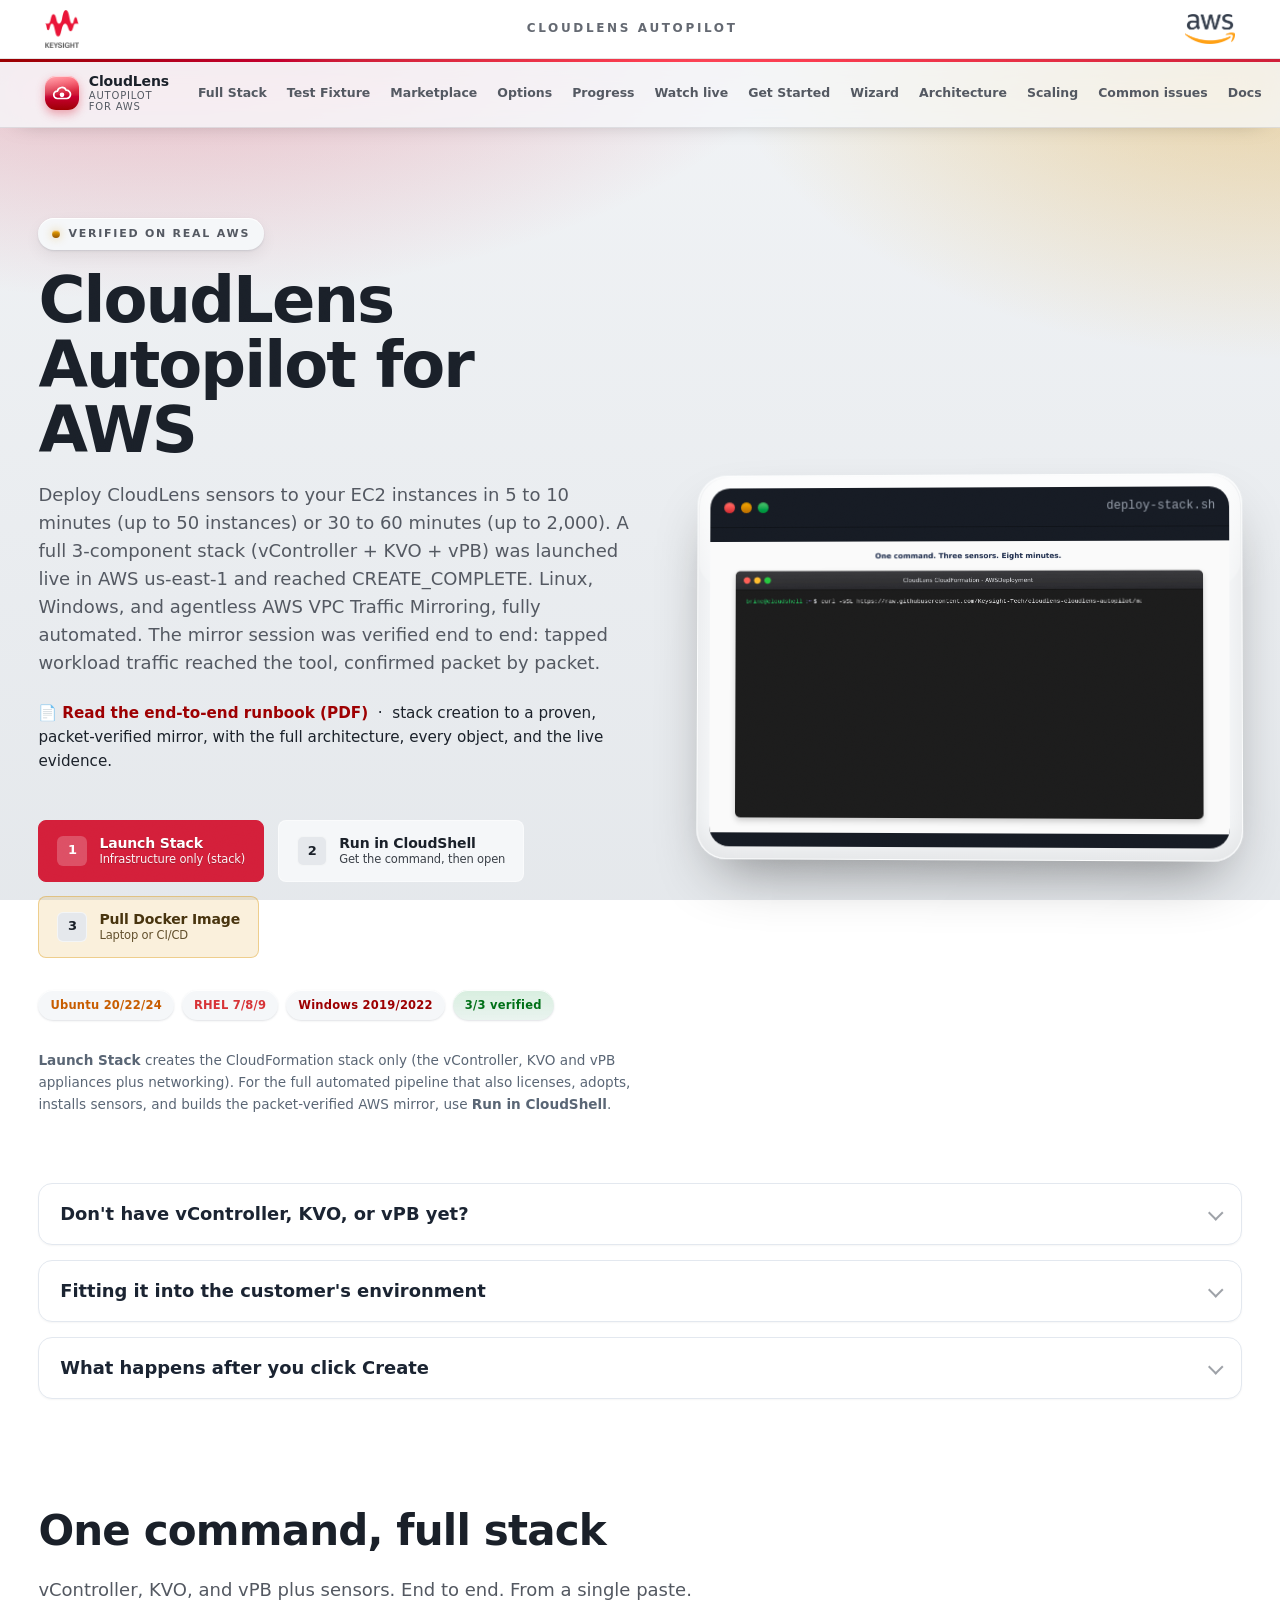
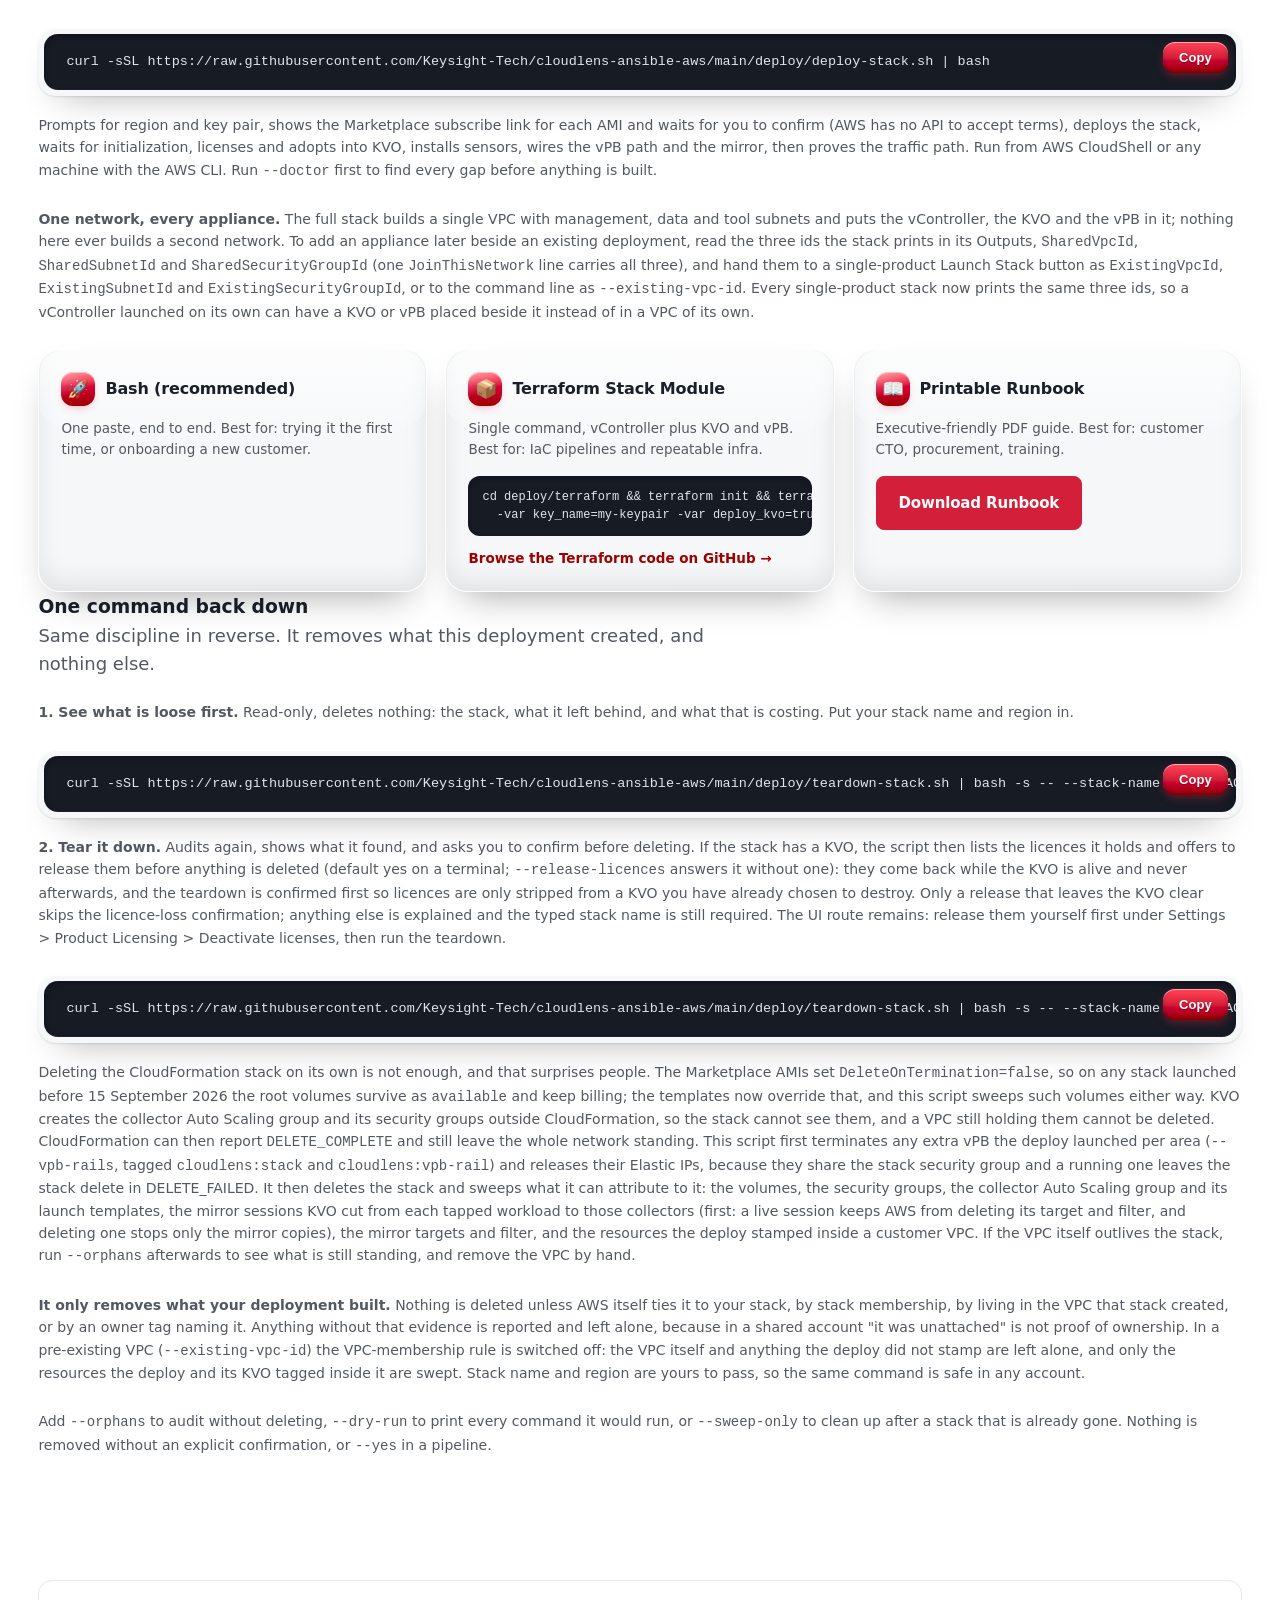
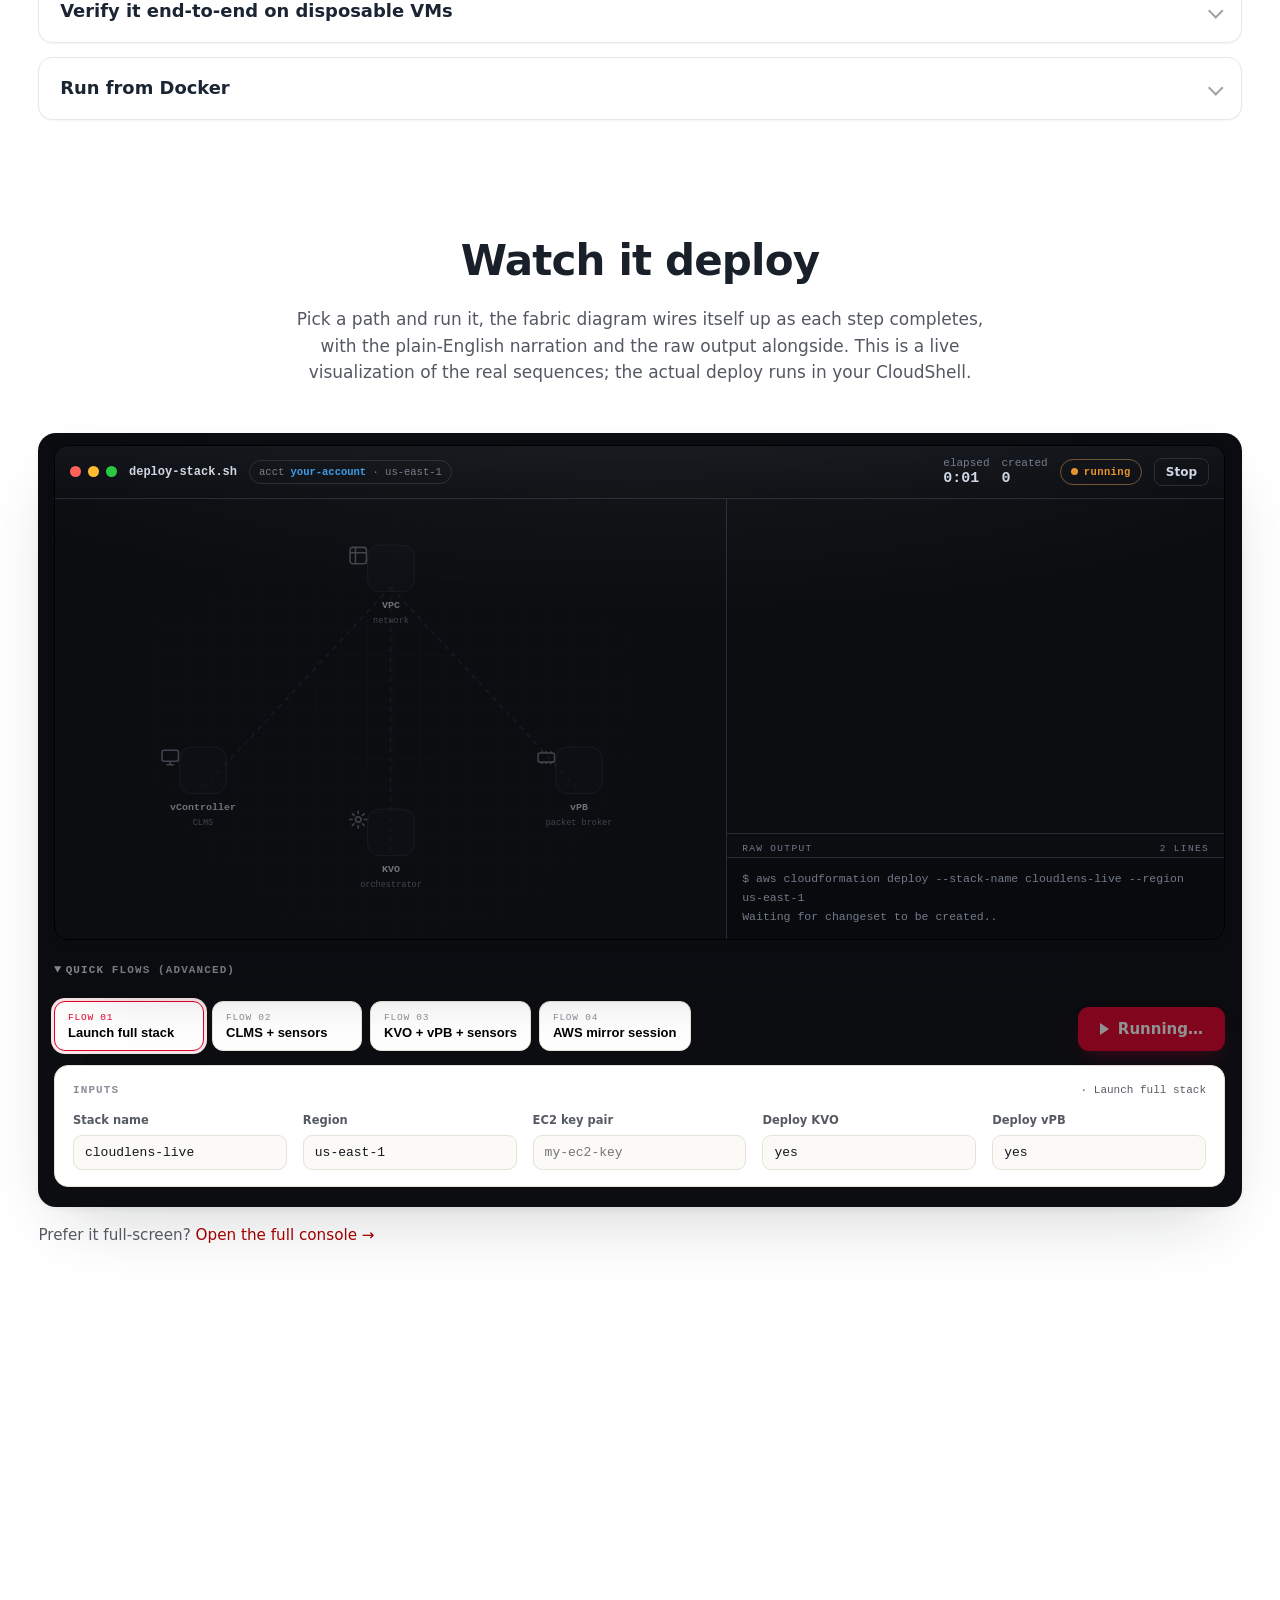
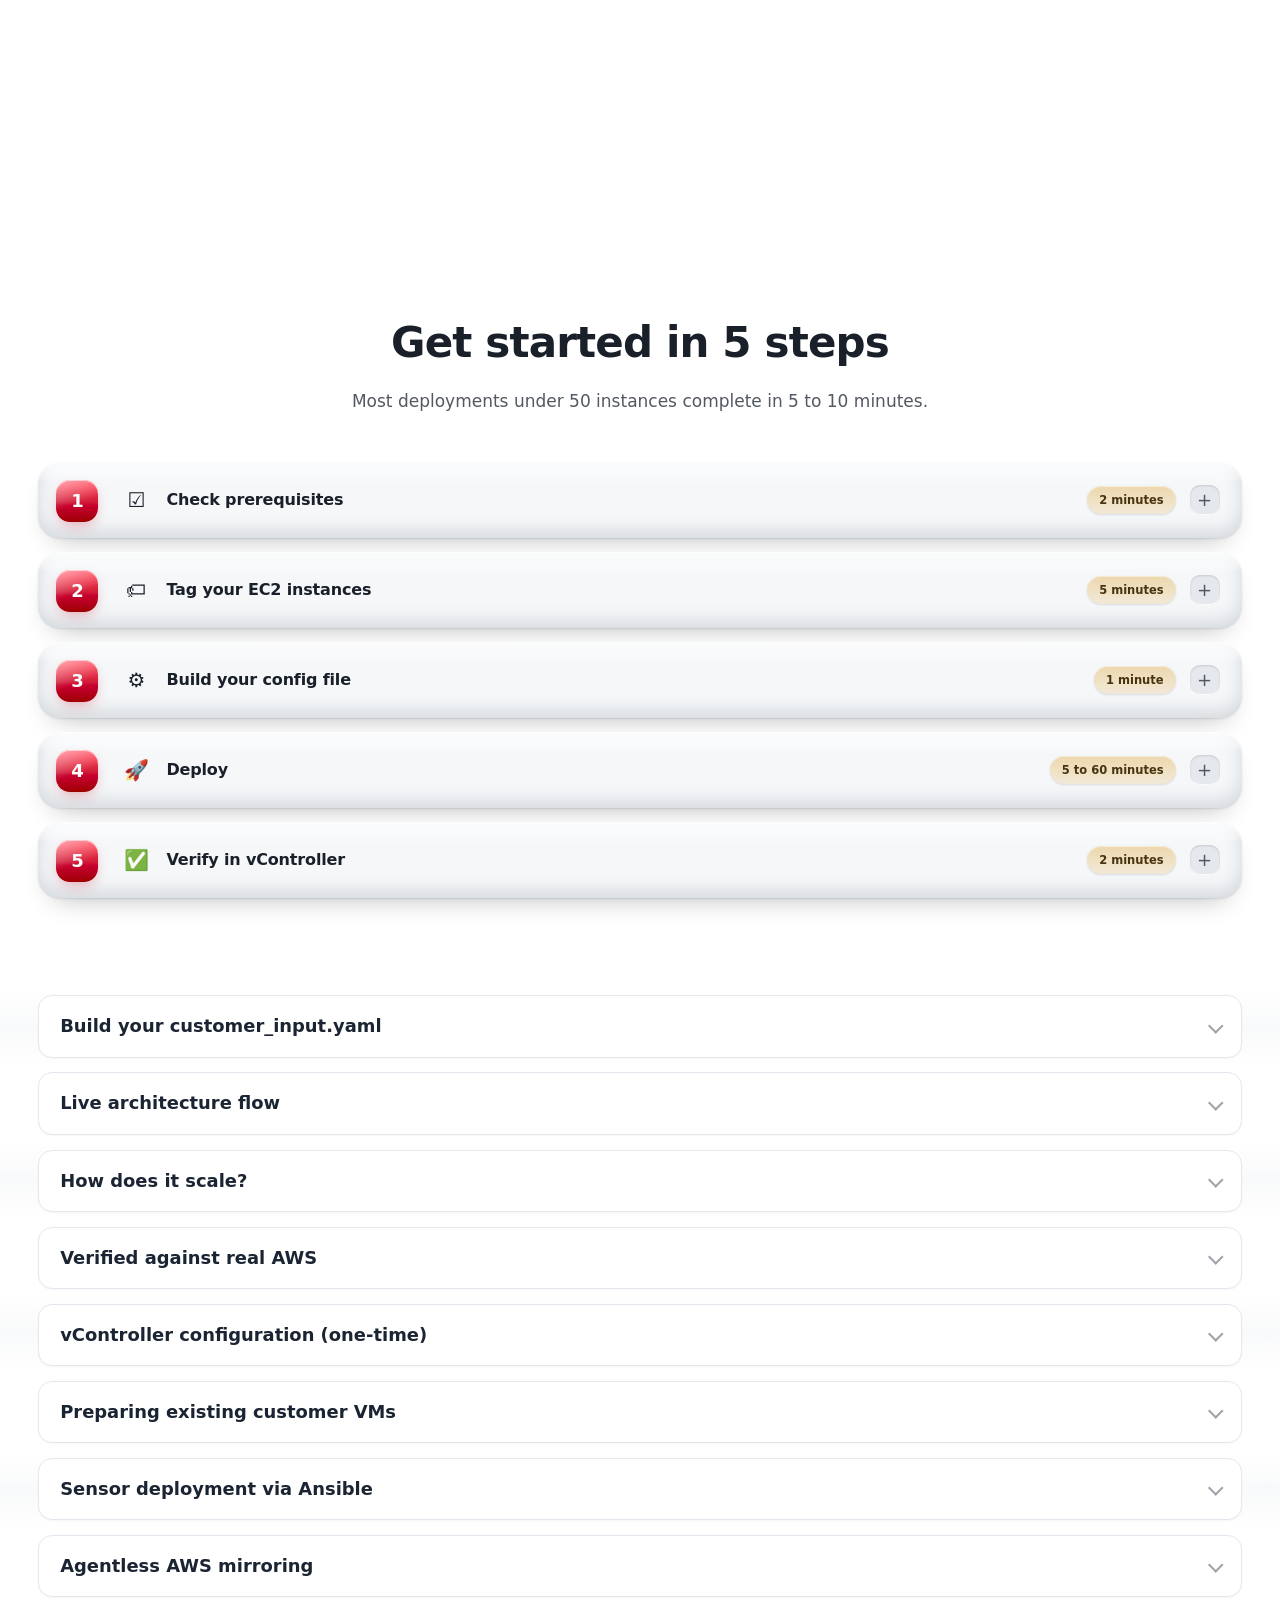
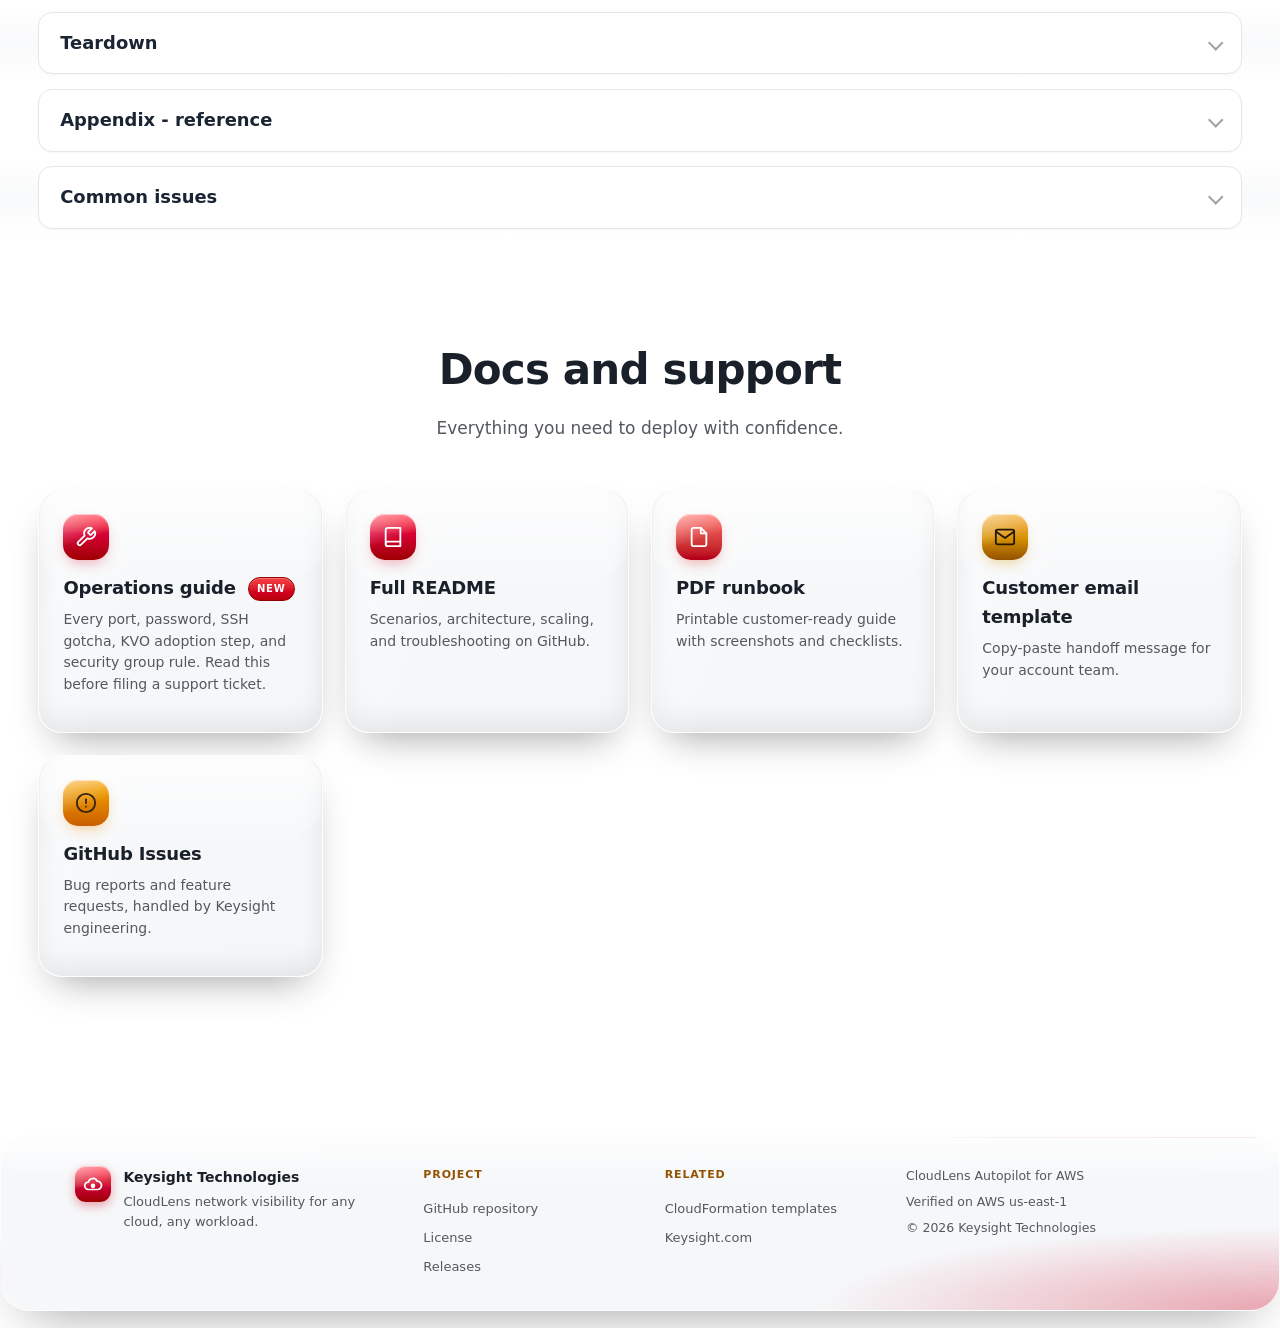
==== commit 464d687d: "Images: move the KVO pin to 3.1.1, the newest Marketplace release KVO 3.1.1 was published on 19 Oct " ====
--- a/docs/index.html
+++ b/docs/index.html
@@ -221,7 +221,7 @@
             <h3>CloudLens vController <span class="rebrand-tag">formerly CLMS</span></h3>
             <p>Central management for sensors. Required for any sensor deployment.</p>
             <ul>
-              <li>Version from the Marketplace AMI (CLMS_6.12.x)</li>
+              <li>Version: vController 6.14.1, the Marketplace image the stack resolves (<code>CloudLens-vController-Virtual-Appliance-AWS-6.14.1-45</code>)</li>
               <li>One instance, <code>t3.xlarge</code>, ready in about 15 minutes</li>
               <li>Access: web UI over HTTPS (appliance shell uses password auth, not your key pair)</li>
               <li>Code: <a href="https://github.com/Keysight-Tech/cloudlens-ansible-aws/tree/main/deploy/terraform/clms" target="_blank" rel="noopener">Terraform module</a> &middot; <a href="https://github.com/Keysight-Tech/cloudlens-ansible-aws/blob/main/deploy/cloudformation/clms.yaml" target="_blank" rel="noopener">CloudFormation template</a></li>
@@ -234,7 +234,7 @@
             <h3>Vision Orchestrator (KVO) <span class="new-tag">NEW</span></h3>
             <p>Optional. Centralizes the vPB fleet and automates AWS VPC Traffic Mirroring.</p>
             <ul>
-              <li>Version: KVO 2.13.0, the Marketplace image the stack resolves (<code>kvo-2.13.0-prod</code>). The 2026-09-28 and 2026-10-07 proofs ran KVO 3.1.0</li>
+              <li>Version: KVO 3.1.0, the Marketplace image the stack resolves (<code>kvo-3.1.1-prod</code>), the release the 2026-09-28 and 2026-10-07 proofs ran</li>
               <li>One instance, <code>c5.2xlarge</code> (Marketplace-fixed)</li>
               <li>SSH: <code>ssh -p 9022 admin@&lt;kvo-ip&gt;</code> (port 9022, not 22)</li>
               <li>Code: <a href="https://github.com/Keysight-Tech/cloudlens-ansible-aws/tree/main/deploy/terraform/kvo" target="_blank" rel="noopener">Terraform module</a> &middot; <a href="https://github.com/Keysight-Tech/cloudlens-ansible-aws/blob/main/deploy/cloudformation/kvo.yaml" target="_blank" rel="noopener">CloudFormation template</a></li>
@@ -247,7 +247,7 @@
             <h3>Virtual Packet Broker (vPB)</h3>
             <p>Optional. For inline traffic processing and VXLAN aggregation.</p>
             <ul>
-              <li>Version from the Marketplace AMI (vPB-KVO 3.13.x)</li>
+              <li>Version: vPB 3.16.0-4, the Marketplace image the stack resolves (<code>cloudlens-vpb-kvo-3.16.0-4</code>)</li>
               <li>One instance, <code>t3.xlarge</code>, multi-ENI layout</li>
               <li>SSH: <code>ssh -p 9022 admin@&lt;vpb-ip&gt;</code> (NOT port 22)</li>
               <li>Bootstrap runs automatically at first boot (EC2 user data): kubeconfig + <code>sudo vpb</code> ready on first SSH</li>
@@ -490,7 +490,7 @@
           <button class="copy-btn" data-copy="teardown-cmd" type="button" aria-label="Copy the teardown command">Copy</button>
         </div>
 
-        <p class="full-stack-note">Deleting the CloudFormation stack on its own is not enough, and that surprises people. The Marketplace AMIs set <code>DeleteOnTermination=false</code>, so on any stack launched before 15 September 2026 the root volumes survive as <code>available</code> and keep billing; the templates now override that, and this script sweeps such volumes either way. KVO creates the collector Auto Scaling group and its security groups outside CloudFormation, so the stack cannot see them, and a VPC still holding them cannot be deleted. CloudFormation can then report <code>DELETE_COMPLETE</code> and still leave the whole network standing. This script first terminates any extra vPB the deploy launched per area (<code>--vpb-rails</code>, tagged <code>cloudlens:stack</code> and <code>cloudlens:vpb-rail</code>) and releases their Elastic IPs, because they share the stack security group and a running one leaves the stack delete in DELETE_FAILED. It then deletes the stack and sweeps what it can attribute to it: the volumes, the security groups, the collector Auto Scaling group and its launch templates, the mirror targets, and the resources the deploy stamped inside a customer VPC. If the VPC itself outlives the stack, run <code>--orphans</code> afterwards to see what is still standing, and remove the VPC by hand.</p>
+        <p class="full-stack-note">Deleting the CloudFormation stack on its own is not enough, and that surprises people. The Marketplace AMIs set <code>DeleteOnTermination=false</code>, so on any stack launched before 15 September 2026 the root volumes survive as <code>available</code> and keep billing; the templates now override that, and this script sweeps such volumes either way. KVO creates the collector Auto Scaling group and its security groups outside CloudFormation, so the stack cannot see them, and a VPC still holding them cannot be deleted. CloudFormation can then report <code>DELETE_COMPLETE</code> and still leave the whole network standing. This script first terminates any extra vPB the deploy launched per area (<code>--vpb-rails</code>, tagged <code>cloudlens:stack</code> and <code>cloudlens:vpb-rail</code>) and releases their Elastic IPs, because they share the stack security group and a running one leaves the stack delete in DELETE_FAILED. It then deletes the stack and sweeps what it can attribute to it: the volumes, the security groups, the collector Auto Scaling group and its launch templates, the mirror sessions KVO cut from each tapped workload to those collectors (first: a live session keeps AWS from deleting its target and filter, and deleting one stops only the mirror copies), the mirror targets and filter, and the resources the deploy stamped inside a customer VPC. If the VPC itself outlives the stack, run <code>--orphans</code> afterwards to see what is still standing, and remove the VPC by hand.</p>
 
         <p class="full-stack-note"><strong>It only removes what your deployment built.</strong> Nothing is deleted unless AWS itself ties it to your stack, by stack membership, by living in the VPC that stack created, or by an owner tag naming it. Anything without that evidence is reported and left alone, because in a shared account "it was unattached" is not proof of ownership. In a pre-existing VPC (<code>--existing-vpc-id</code>) the VPC-membership rule is switched off: the VPC itself and anything the deploy did not stamp are left alone, and only the resources the deploy and its KVO tagged inside it are swept. Stack name and region are yours to pass, so the same command is safe in any account.</p>
 
@@ -1267,9 +1267,9 @@
             <table class="step-table">
               <thead><tr><th>Product</th><th>Instance</th></tr></thead>
               <tbody>
-                <tr><td>vController (CLMS_6.12.x)</td><td><code>t3.xlarge</code></td></tr>
-                <tr><td>KVO (2.13.x)</td><td><code>c5.2xlarge</code> only</td></tr>
-                <tr><td>vPB-KVO (3.13.x)</td><td><code>t3.xlarge</code></td></tr>
+                <tr><td>vController (6.14.1)</td><td><code>t3.xlarge</code></td></tr>
+                <tr><td>KVO (3.1.0)</td><td><code>c5.2xlarge</code> only</td></tr>
+                <tr><td>vPB-KVO (3.16.0)</td><td><code>t3.xlarge</code></td></tr>
               </tbody>
             </table>
             <p class="muted-note">KVO has an AWS Marketplace instance-type restriction and cannot be changed.</p>
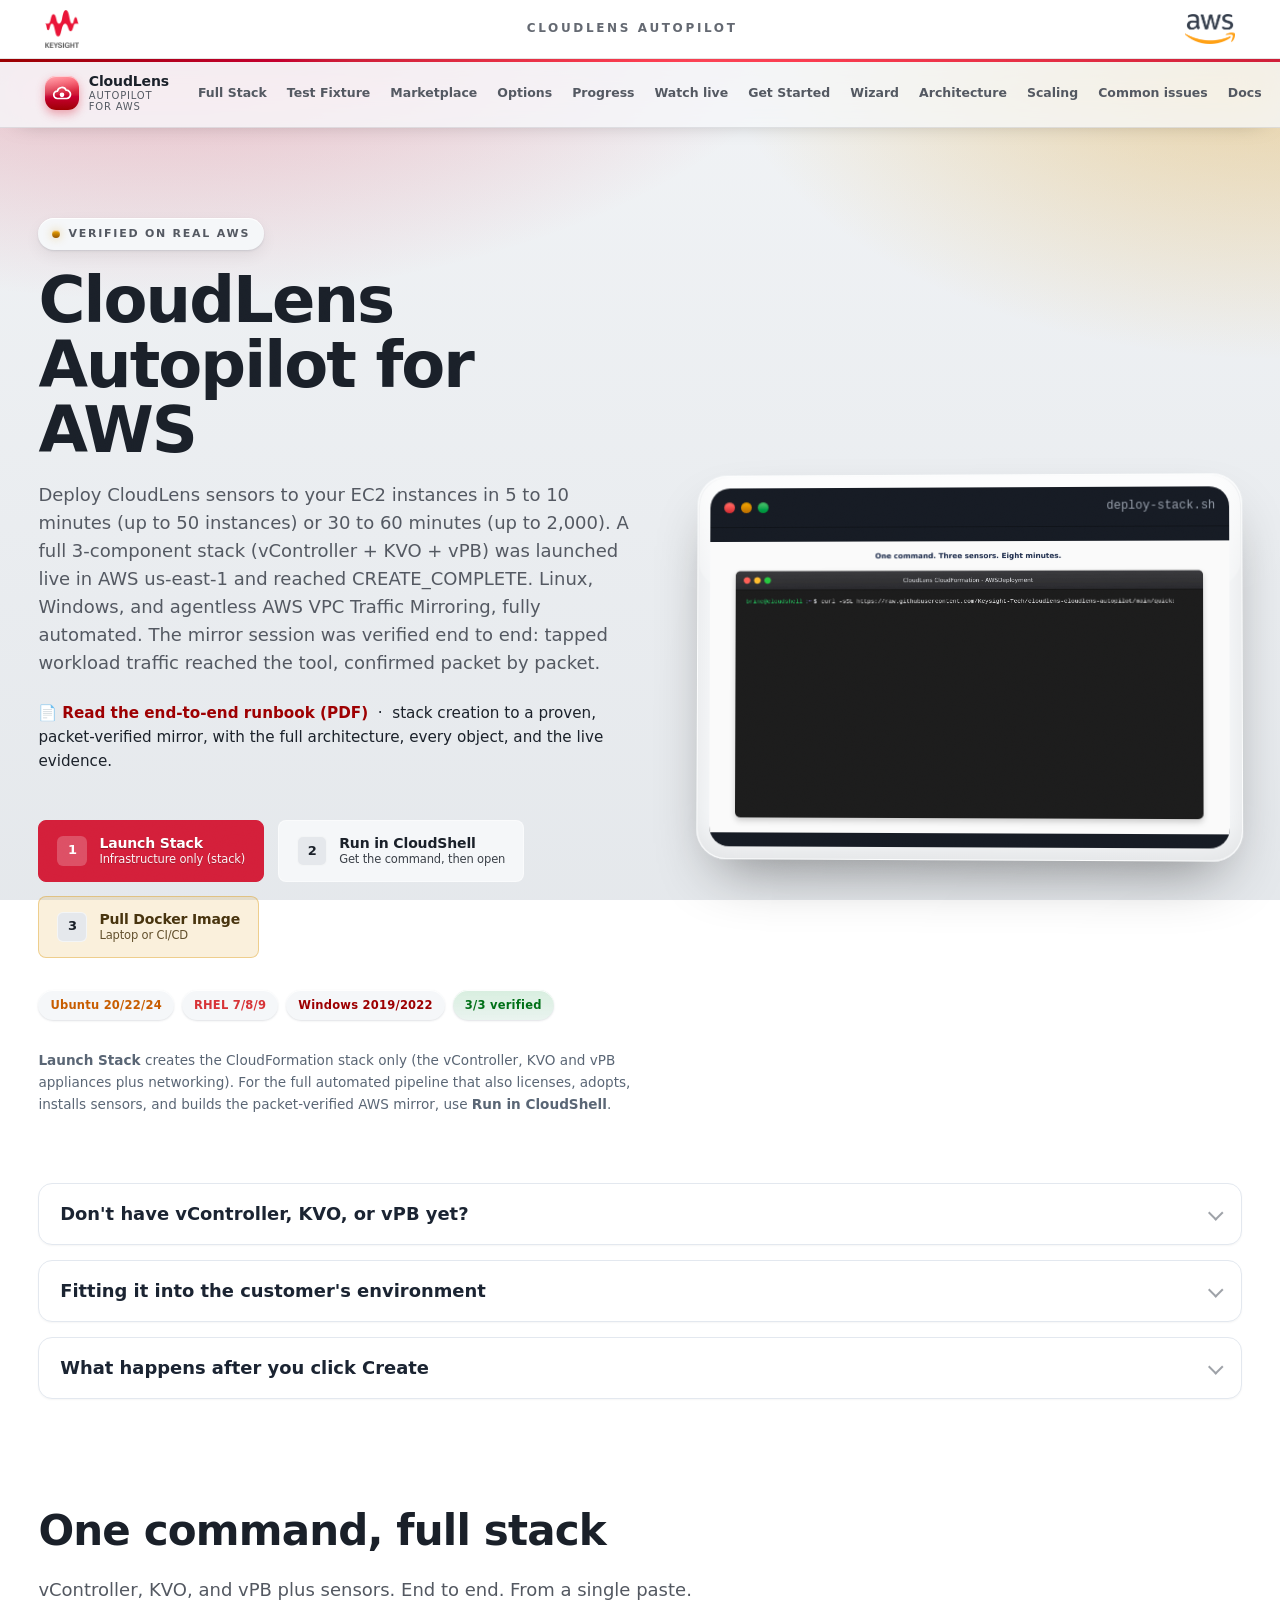
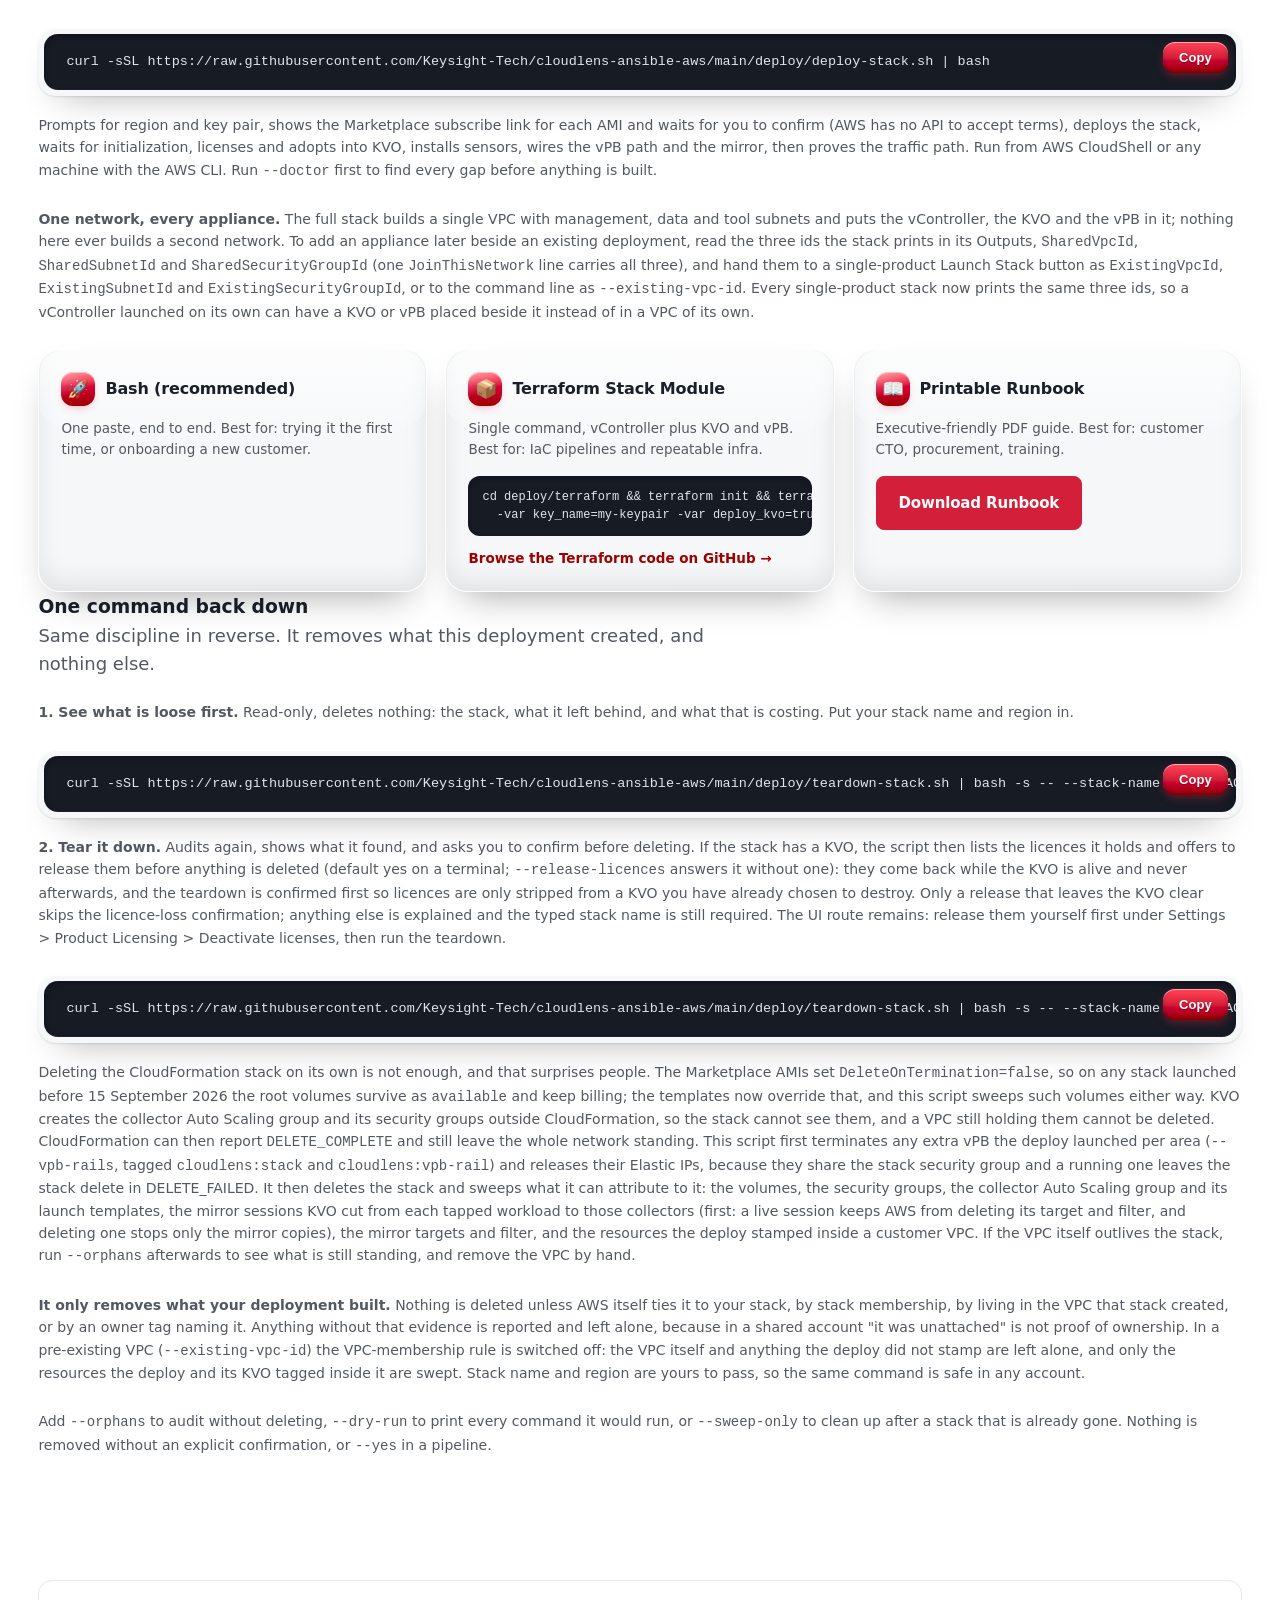
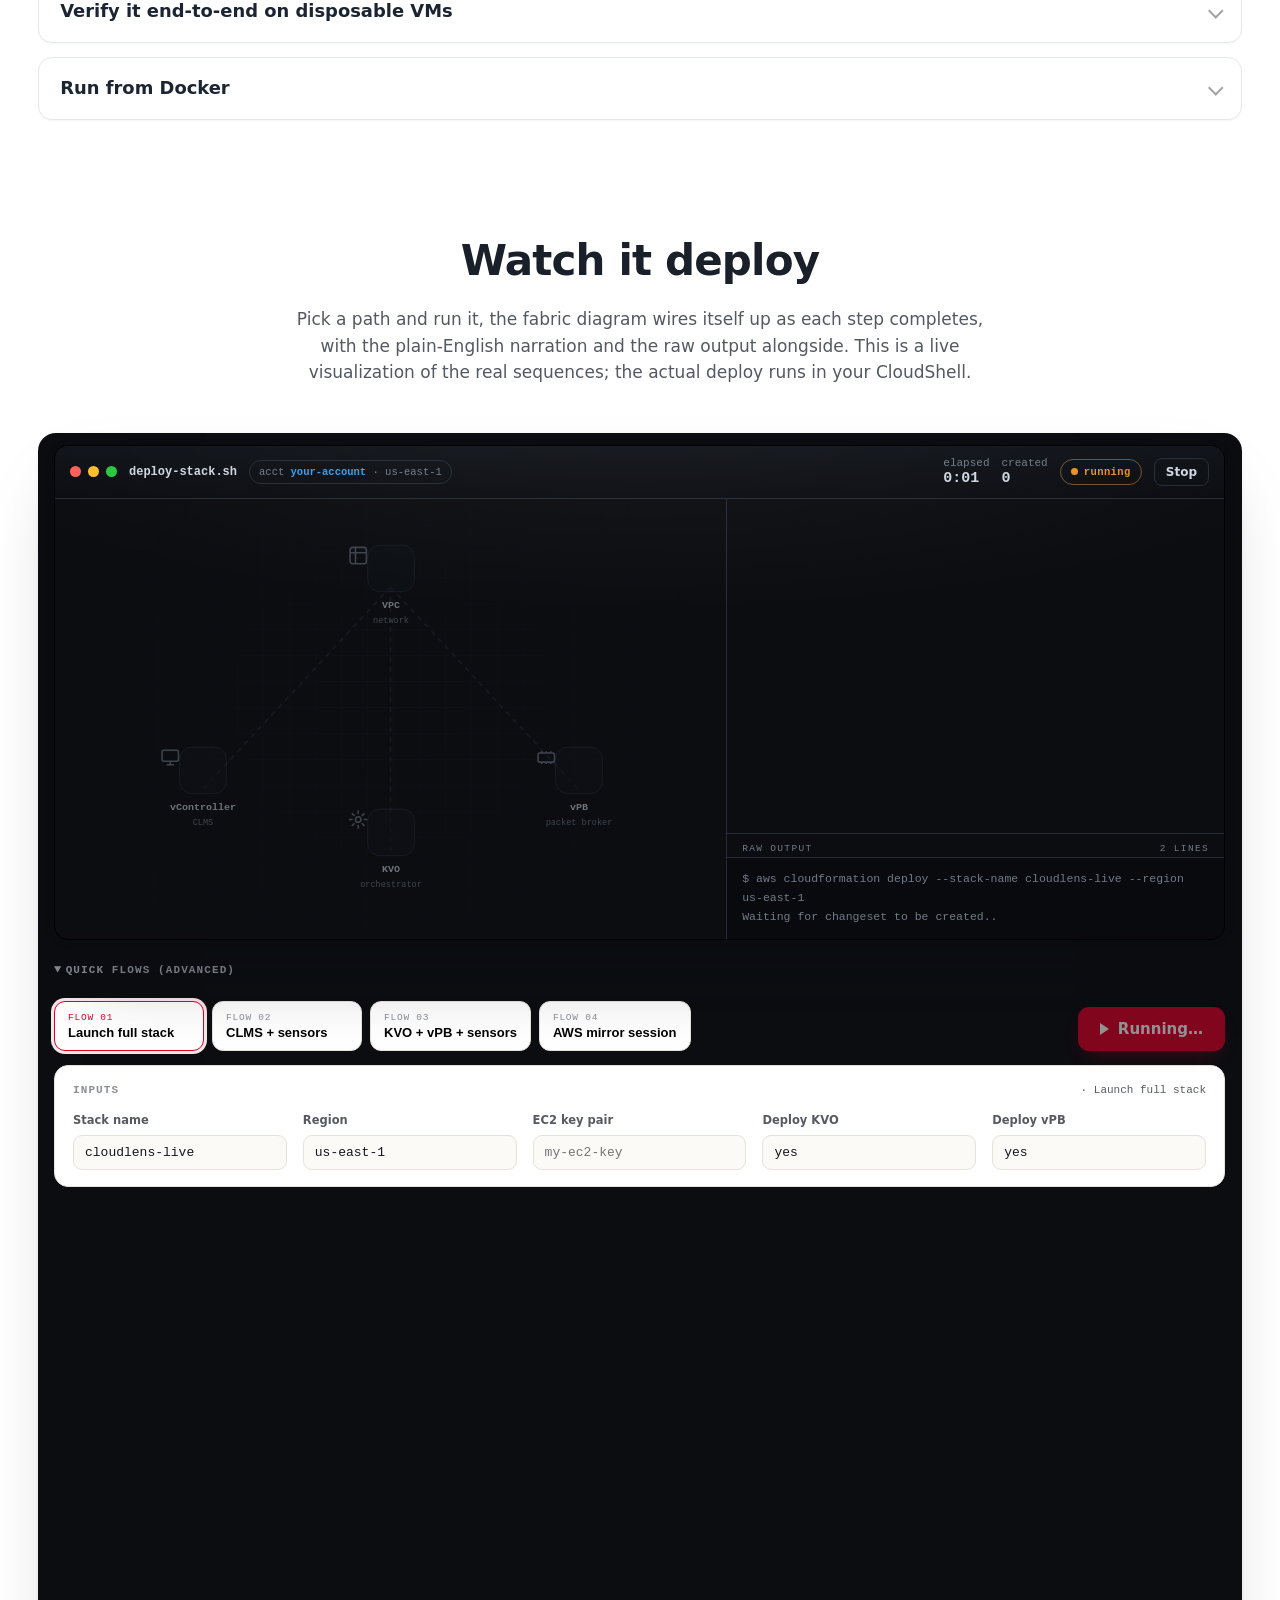
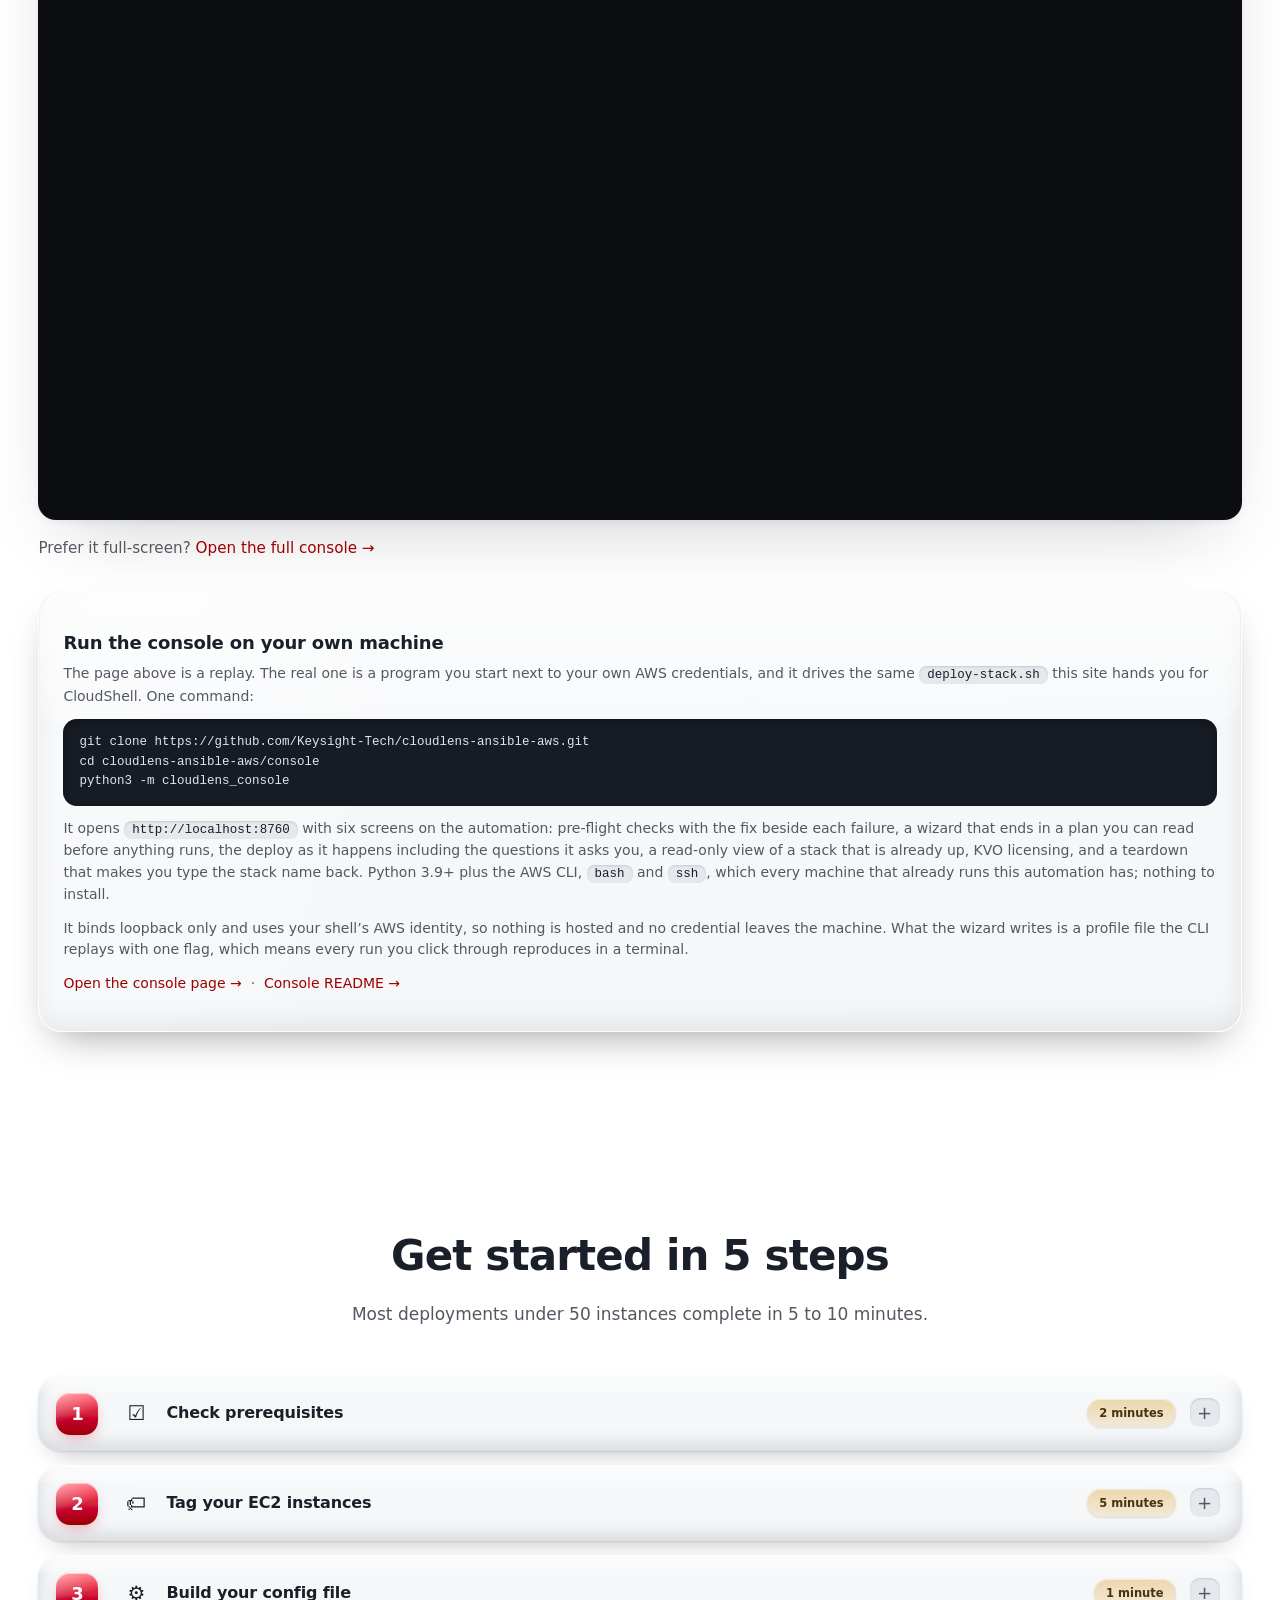
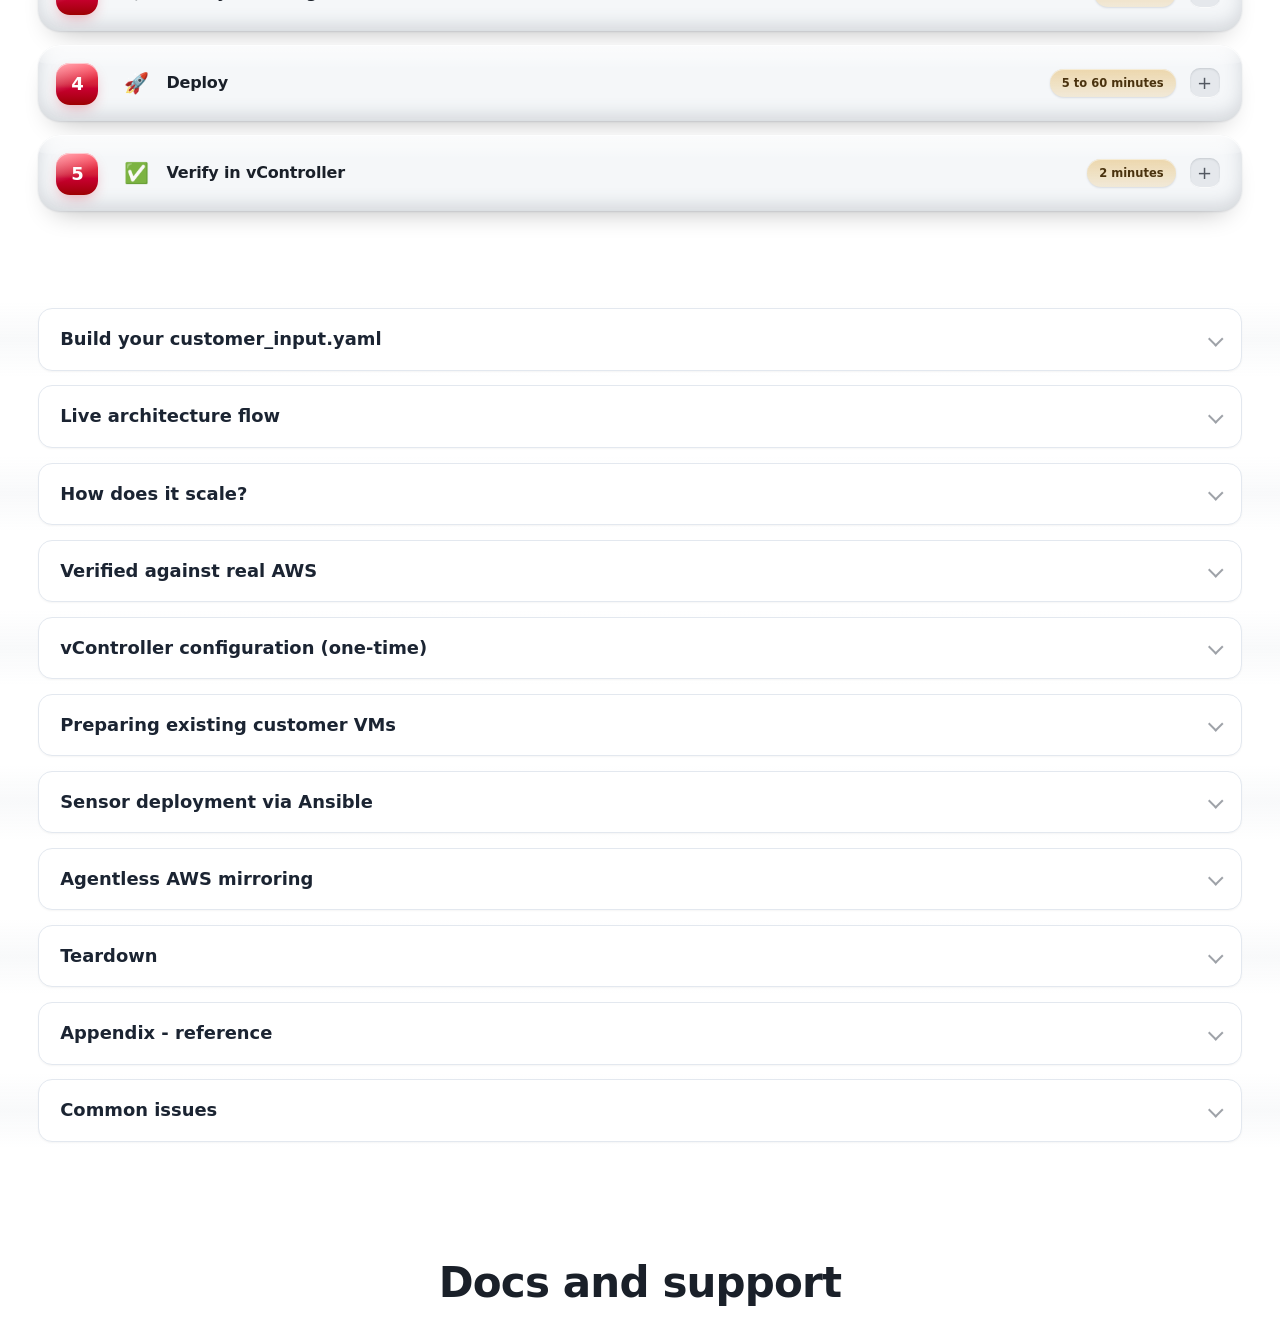
==== commit 72ca7742: "Deploy, teardown and vPB path fixes from the October live runs Product-side changes made while runni" ====
--- a/docs/index.html
+++ b/docs/index.html
@@ -234,7 +234,7 @@
             <h3>Vision Orchestrator (KVO) <span class="new-tag">NEW</span></h3>
             <p>Optional. Centralizes the vPB fleet and automates AWS VPC Traffic Mirroring.</p>
             <ul>
-              <li>Version: KVO 3.1.0, the Marketplace image the stack resolves (<code>kvo-3.1.1-prod</code>), the release the 2026-09-28 and 2026-10-07 proofs ran</li>
+              <li>Version: KVO 3.1.0, the Marketplace image the stack resolves (<code>kvo-3.1.0-prod</code>), the release the 2026-09-28 and 2026-10-07 proofs ran</li>
               <li>One instance, <code>c5.2xlarge</code> (Marketplace-fixed)</li>
               <li>SSH: <code>ssh -p 9022 admin@&lt;kvo-ip&gt;</code> (port 9022, not 22)</li>
               <li>Code: <a href="https://github.com/Keysight-Tech/cloudlens-ansible-aws/tree/main/deploy/terraform/kvo" target="_blank" rel="noopener">Terraform module</a> &middot; <a href="https://github.com/Keysight-Tech/cloudlens-ansible-aws/blob/main/deploy/cloudformation/kvo.yaml" target="_blank" rel="noopener">CloudFormation template</a></li>
